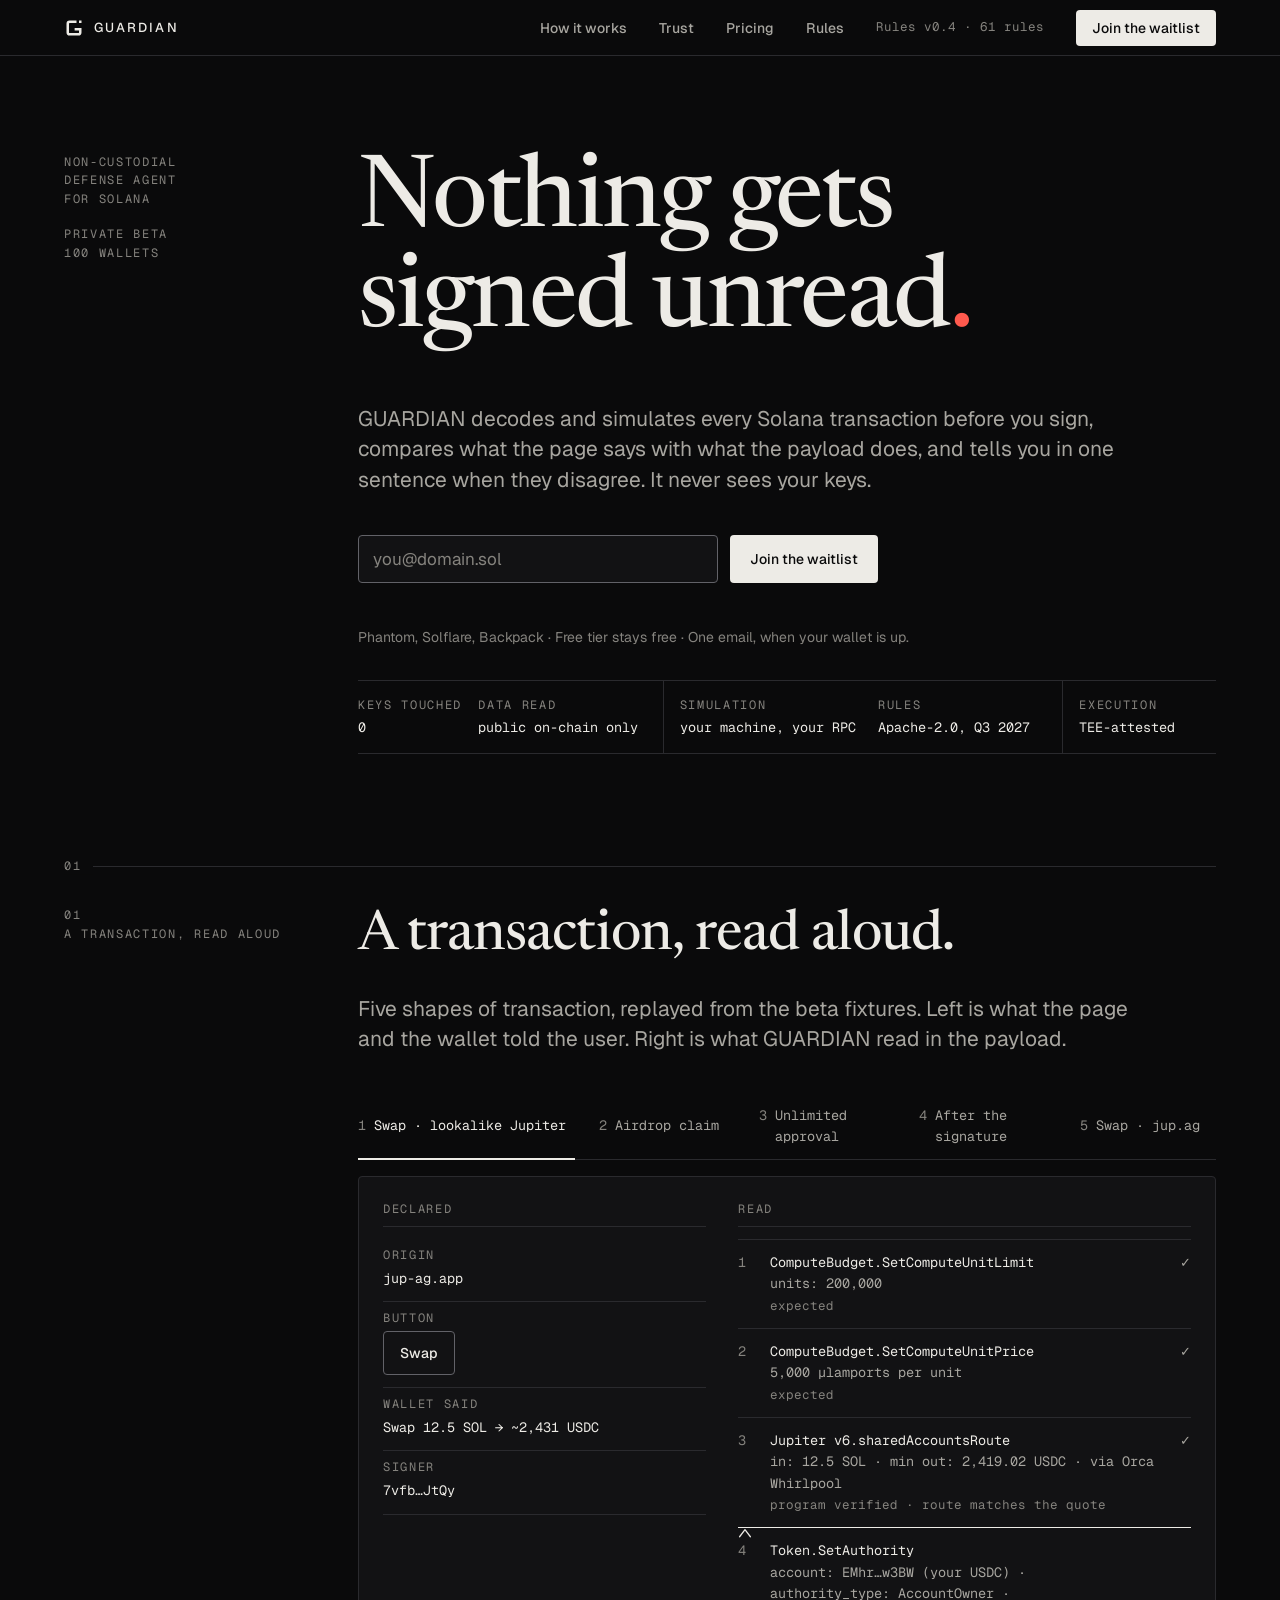
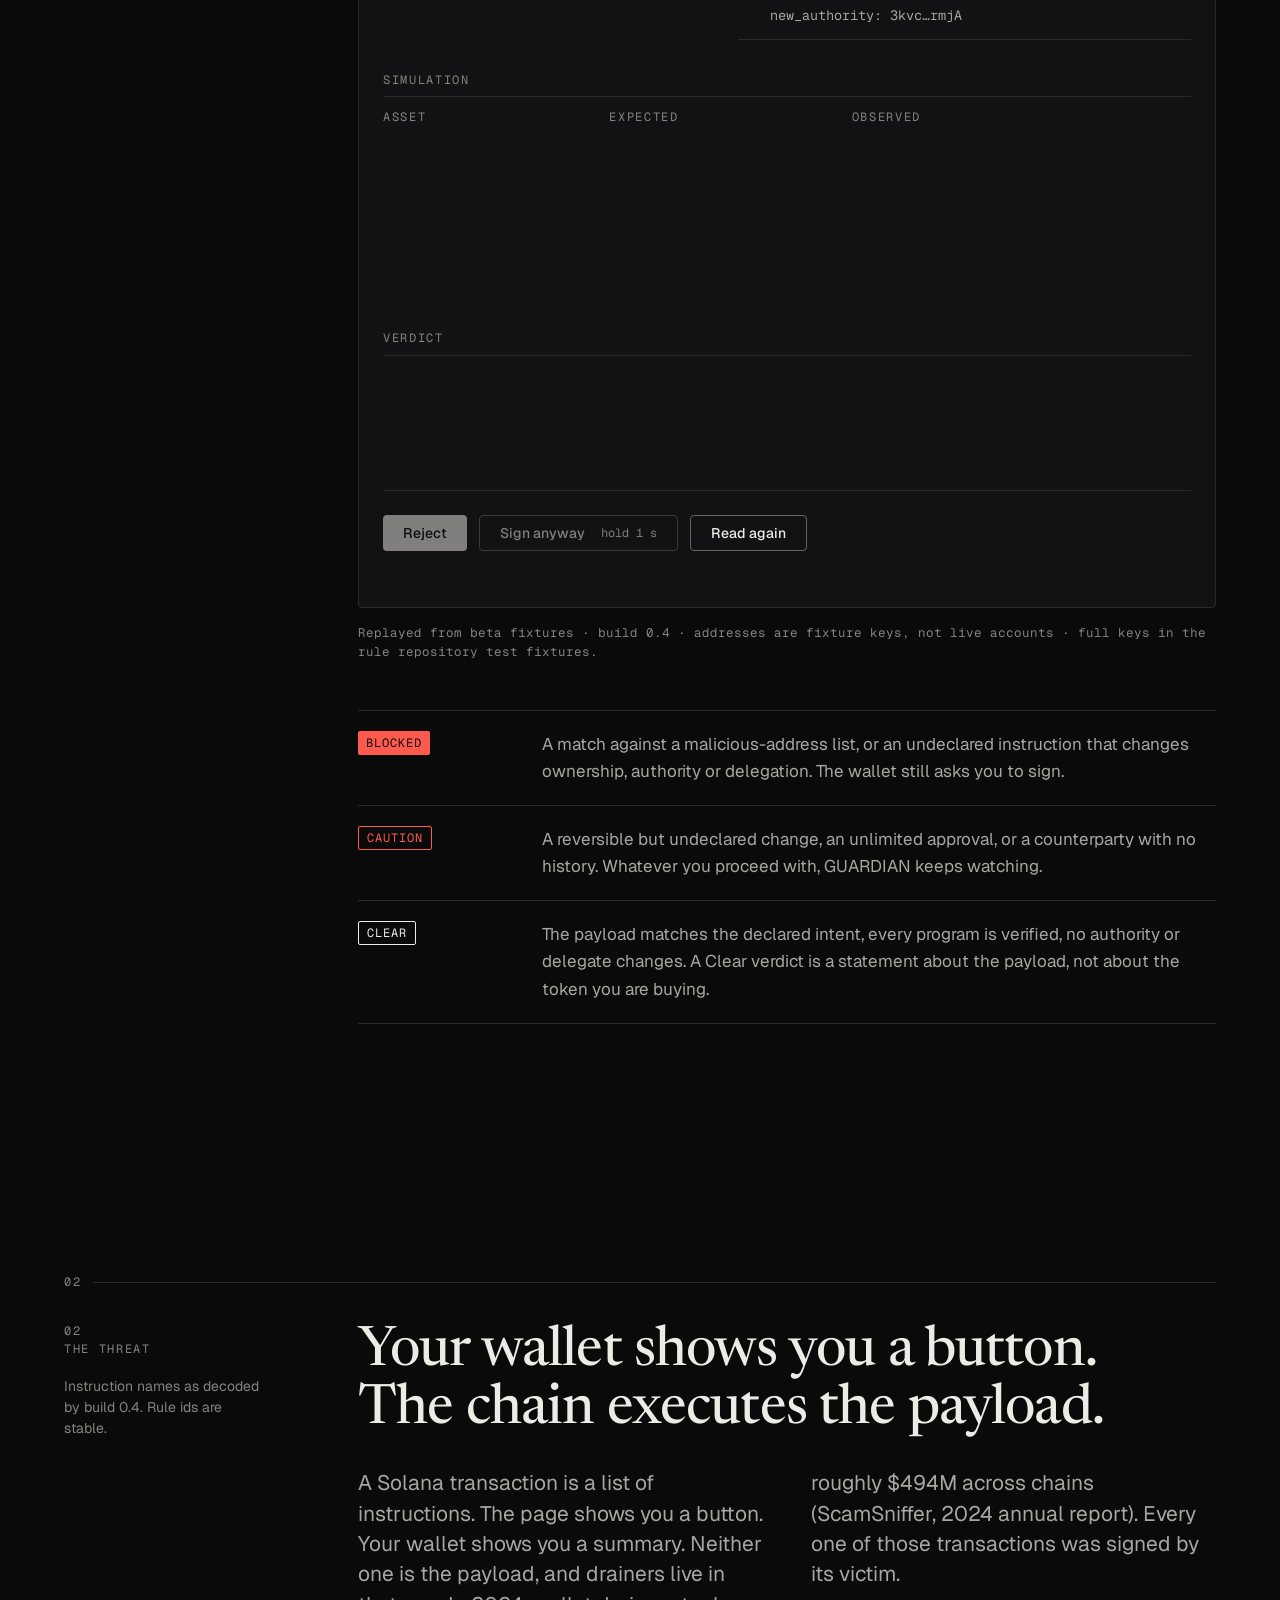
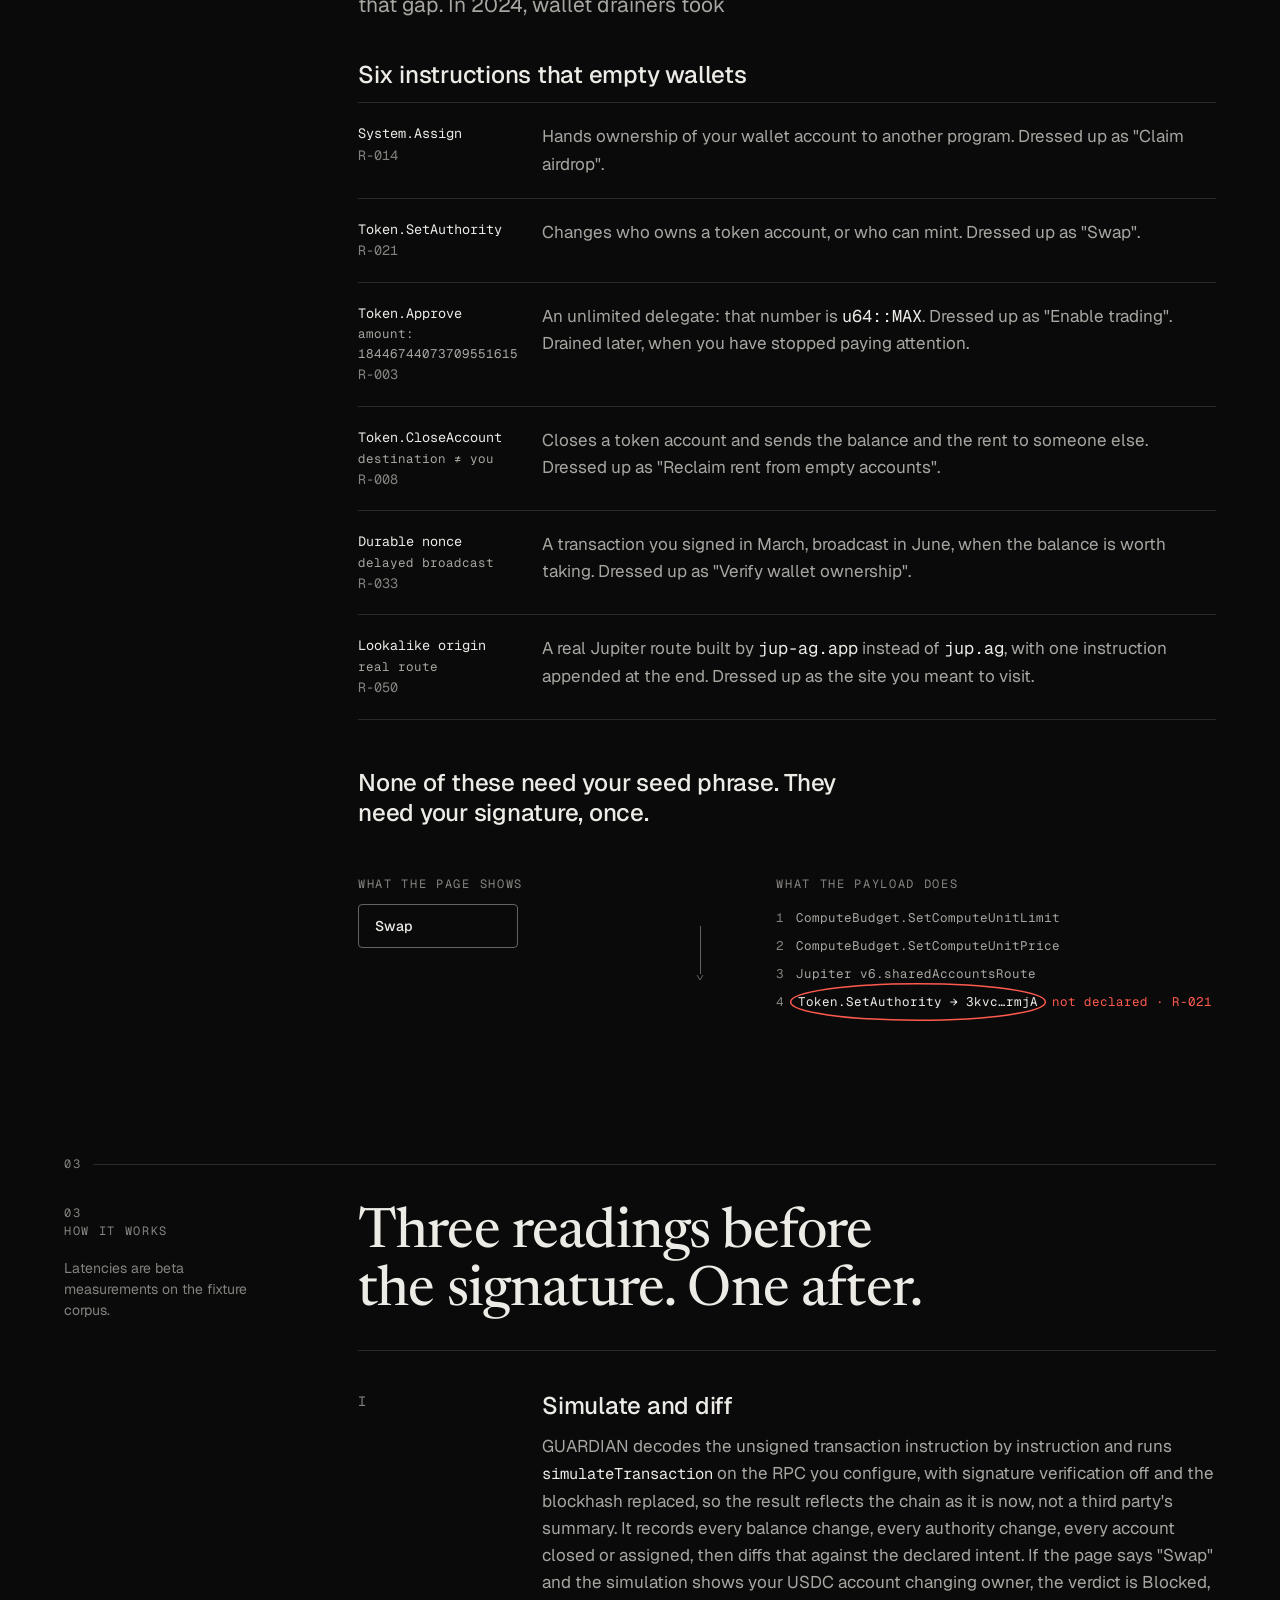
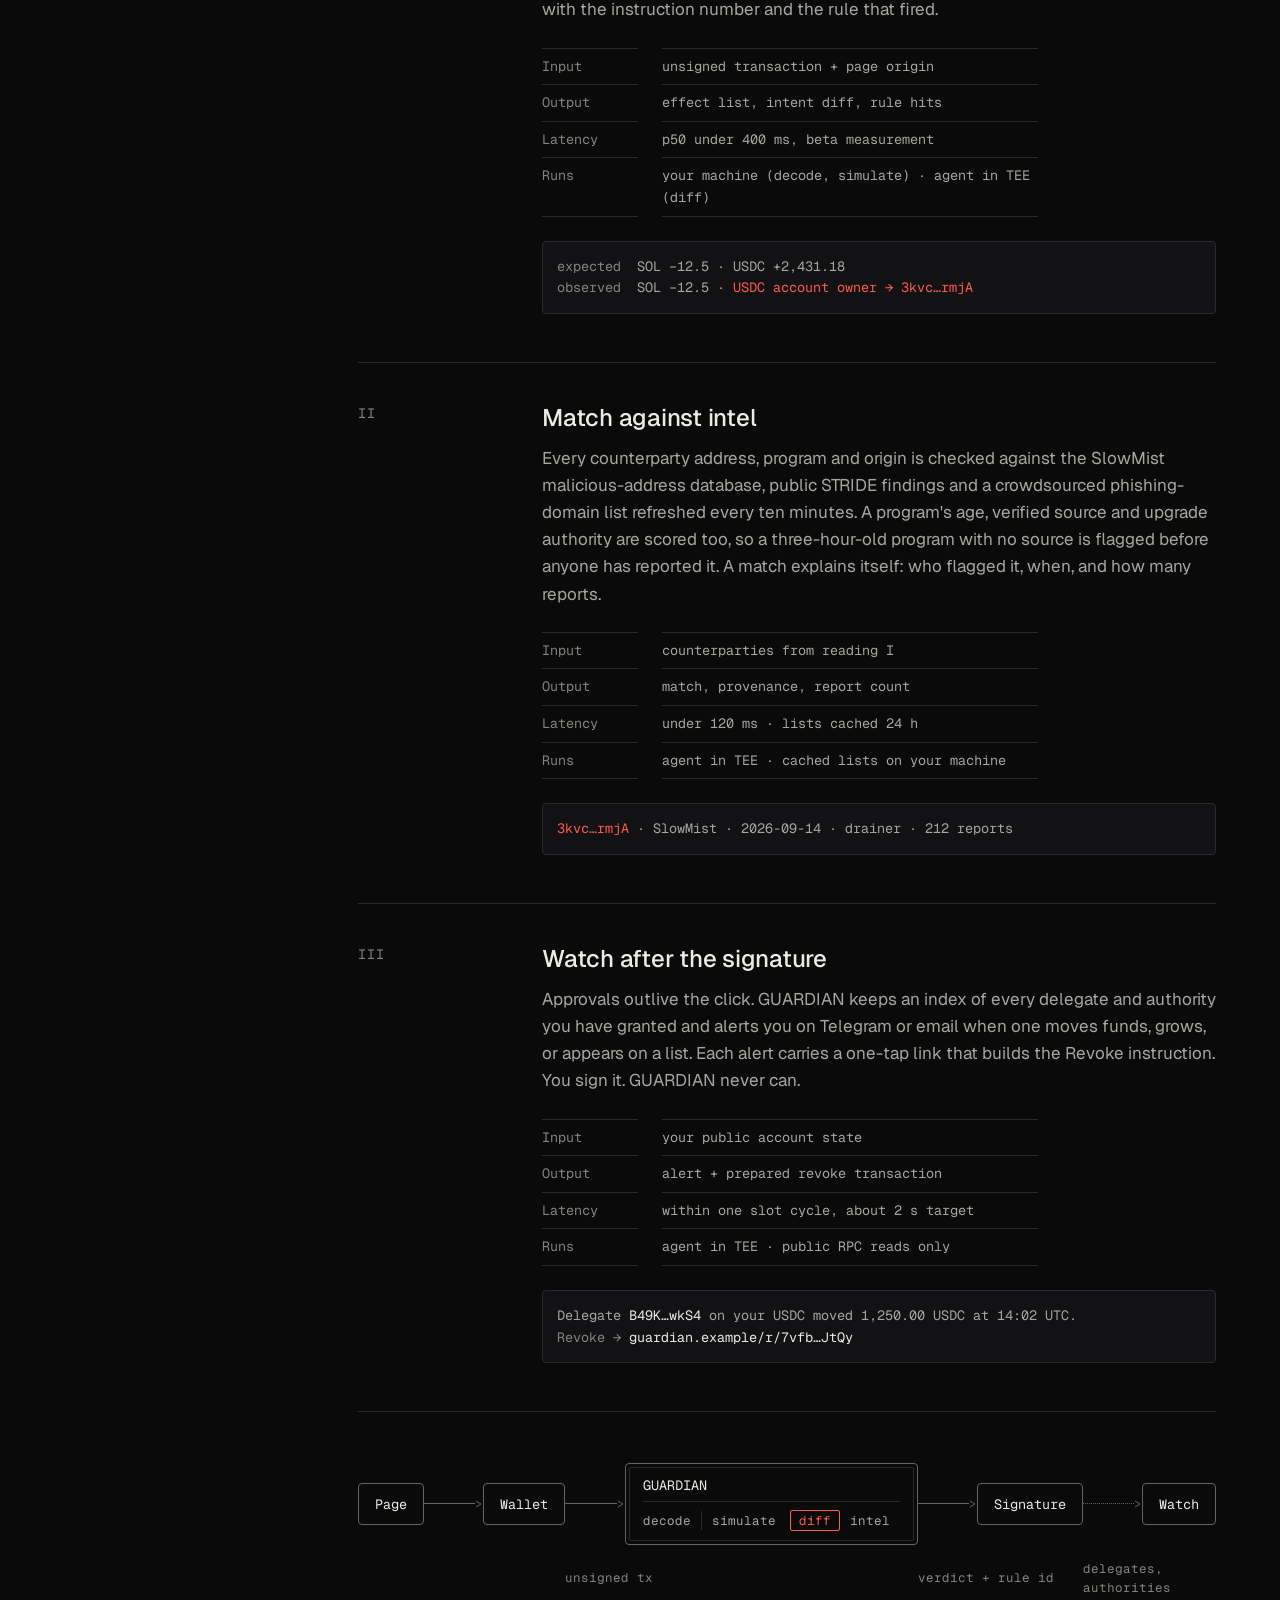
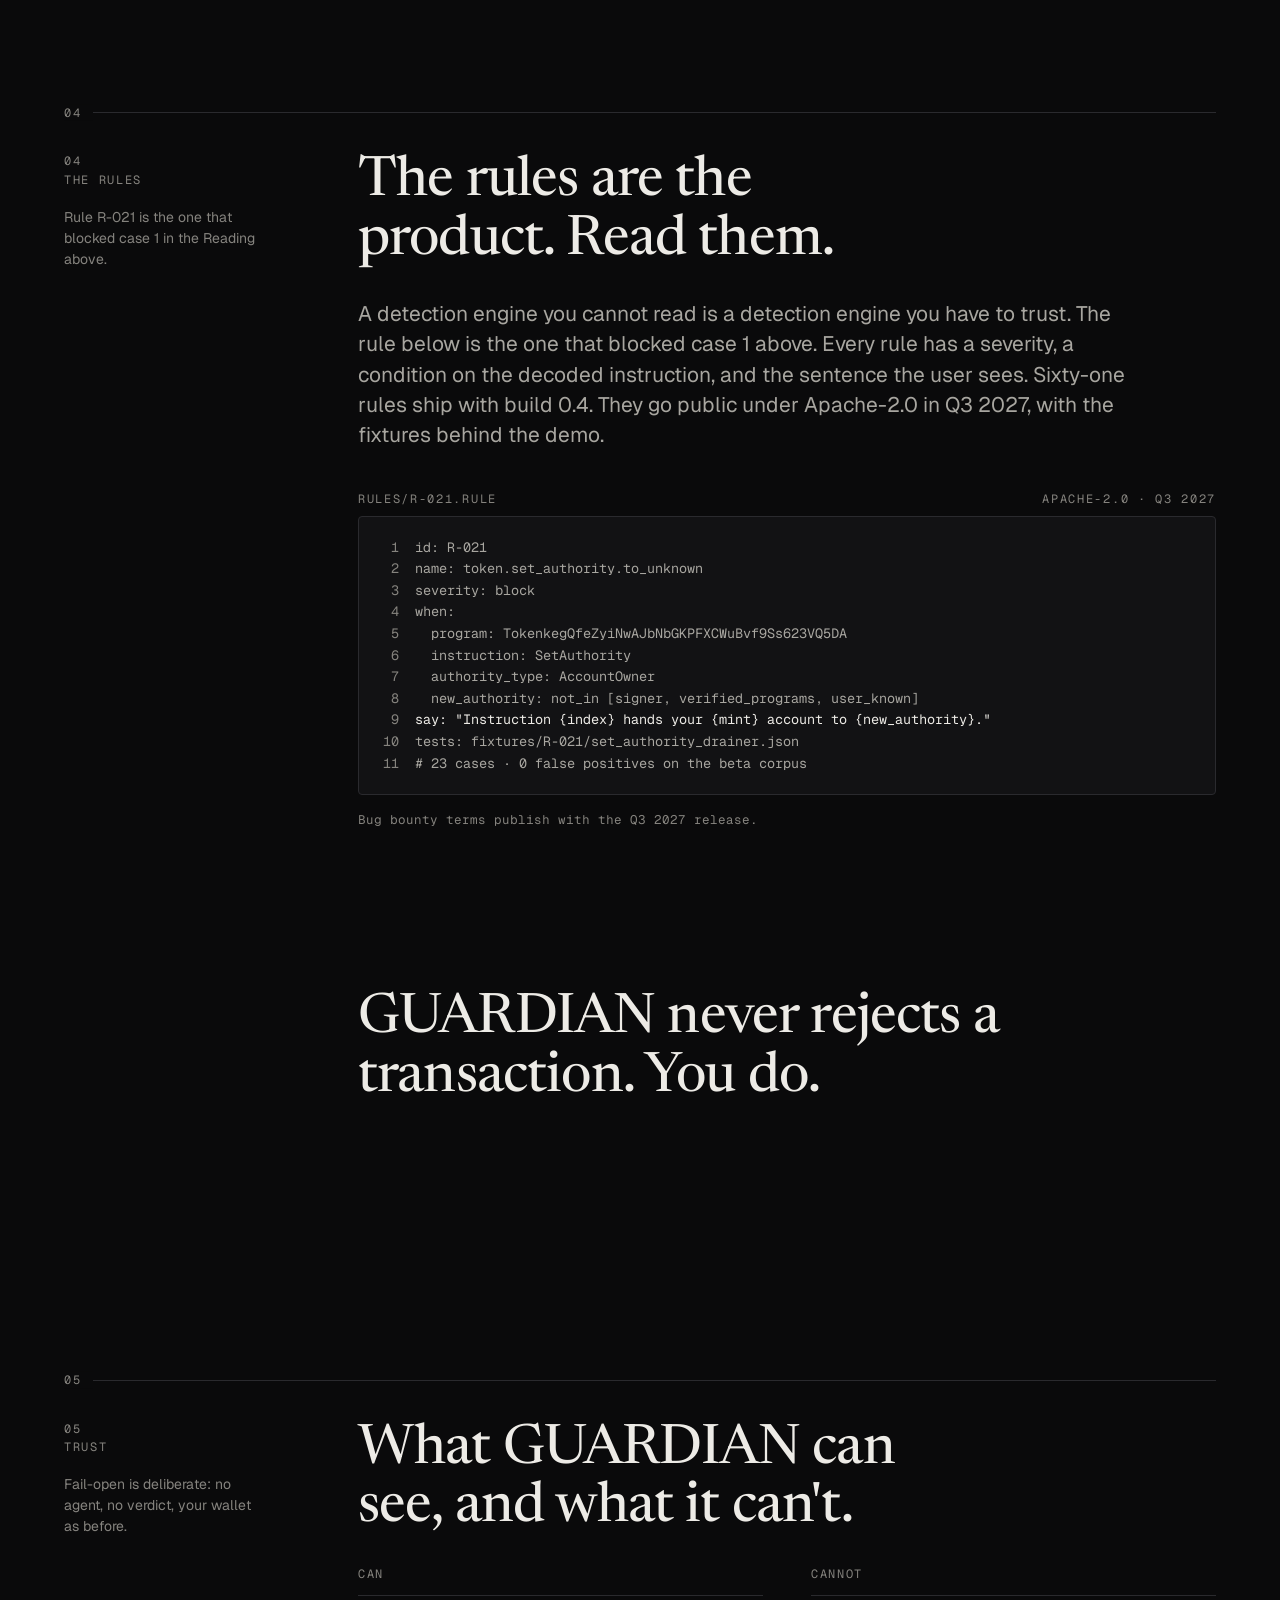
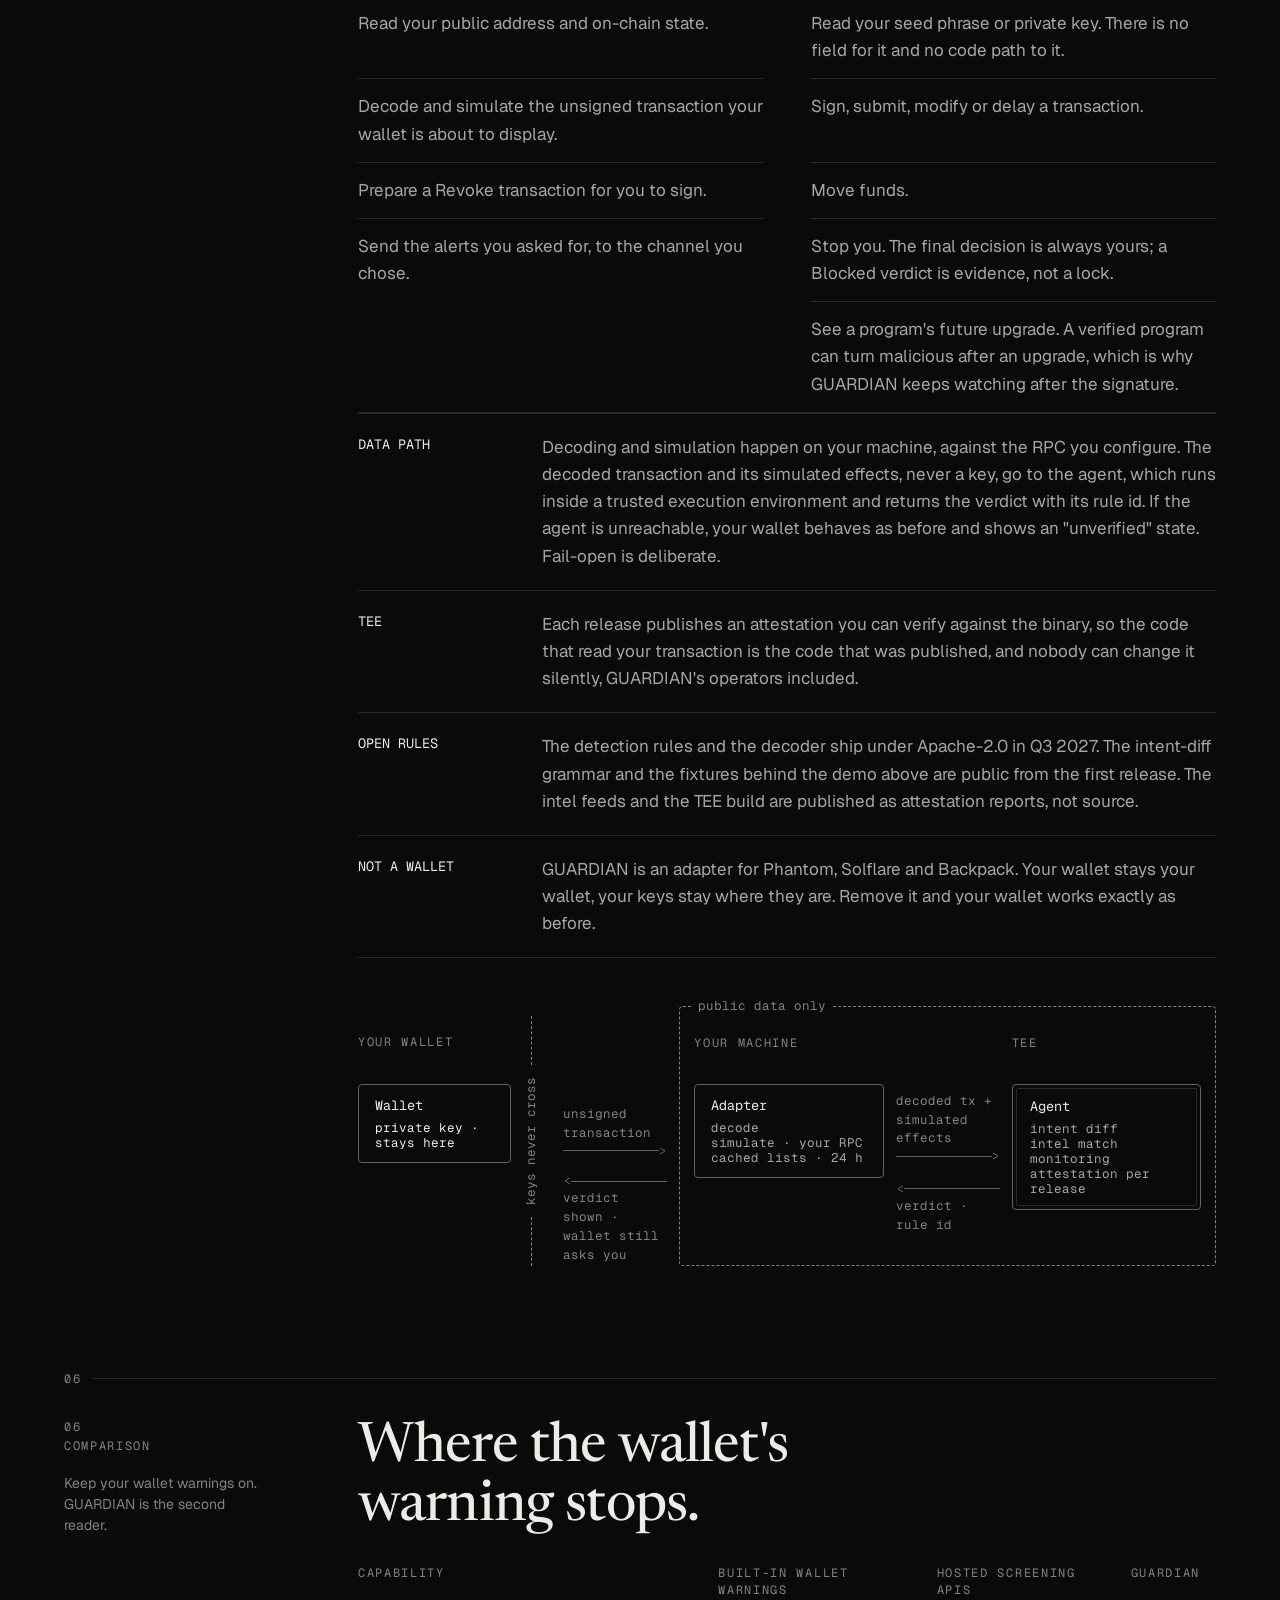
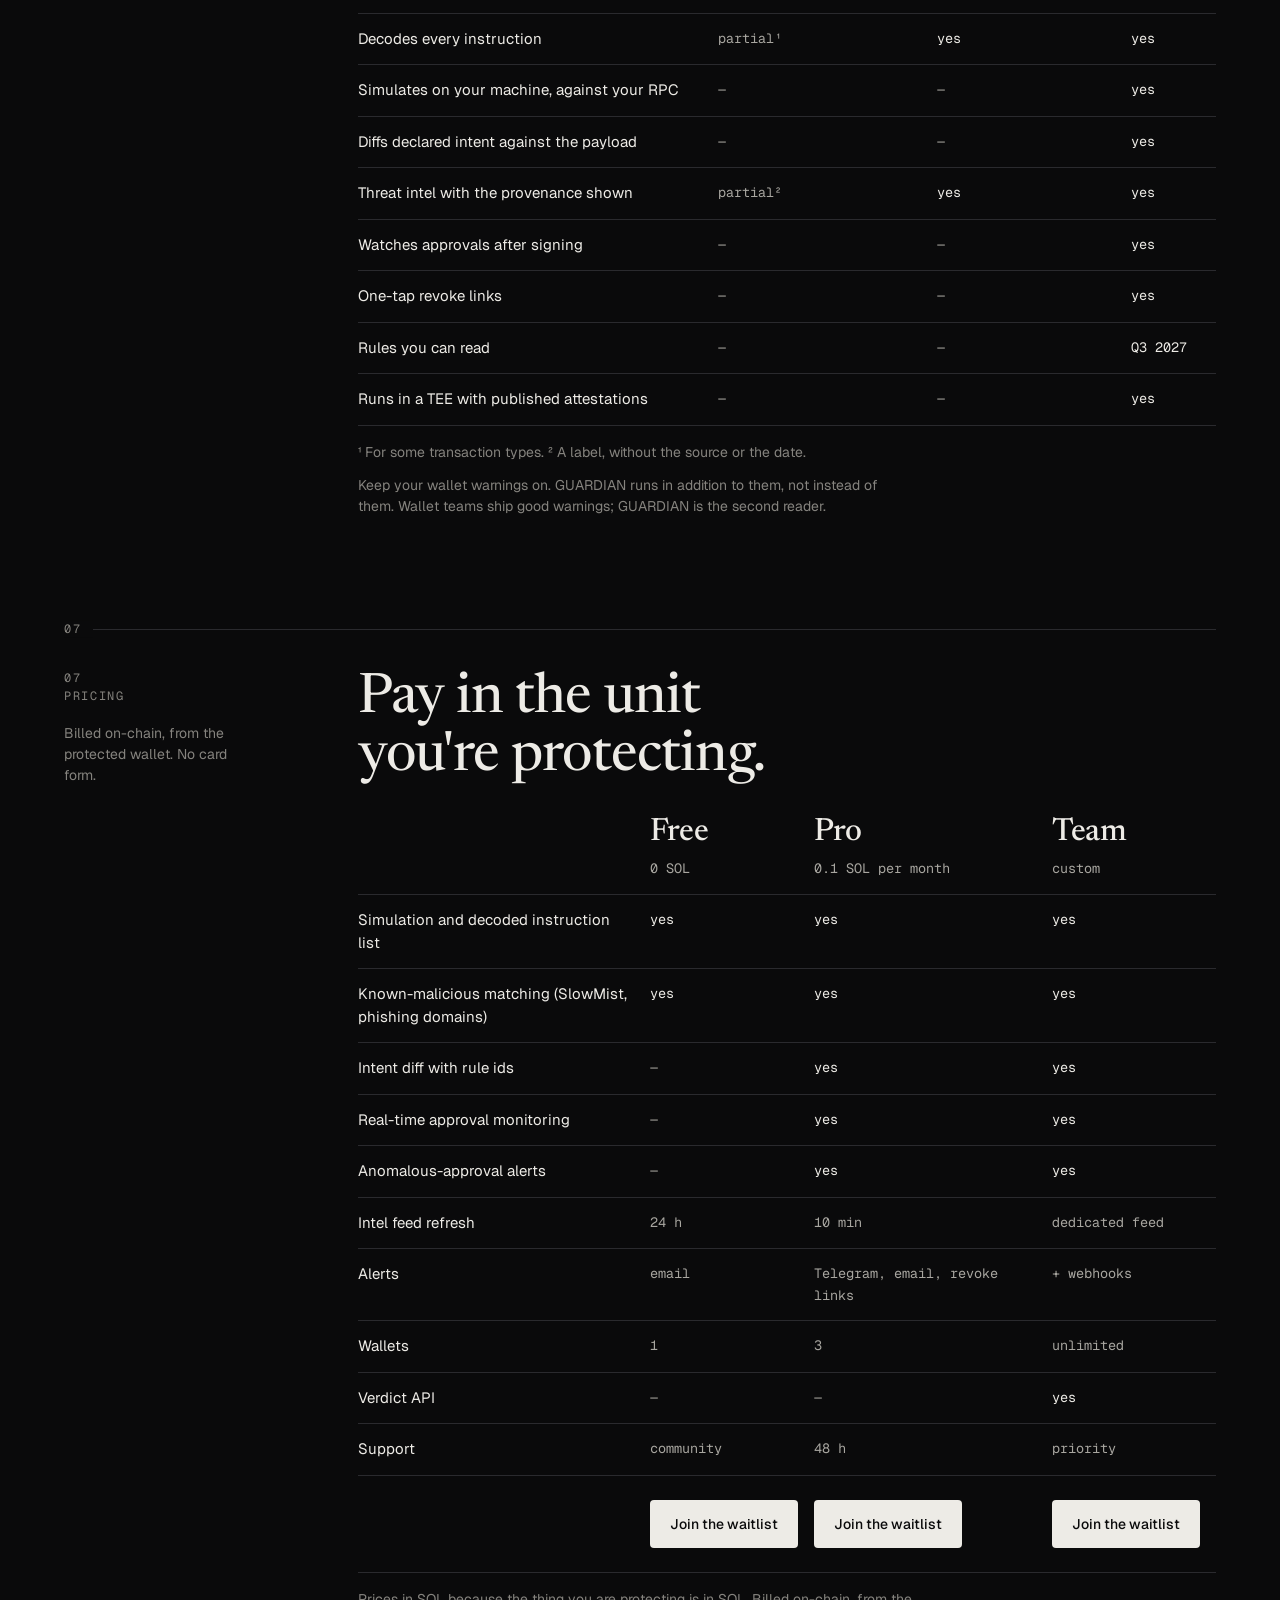
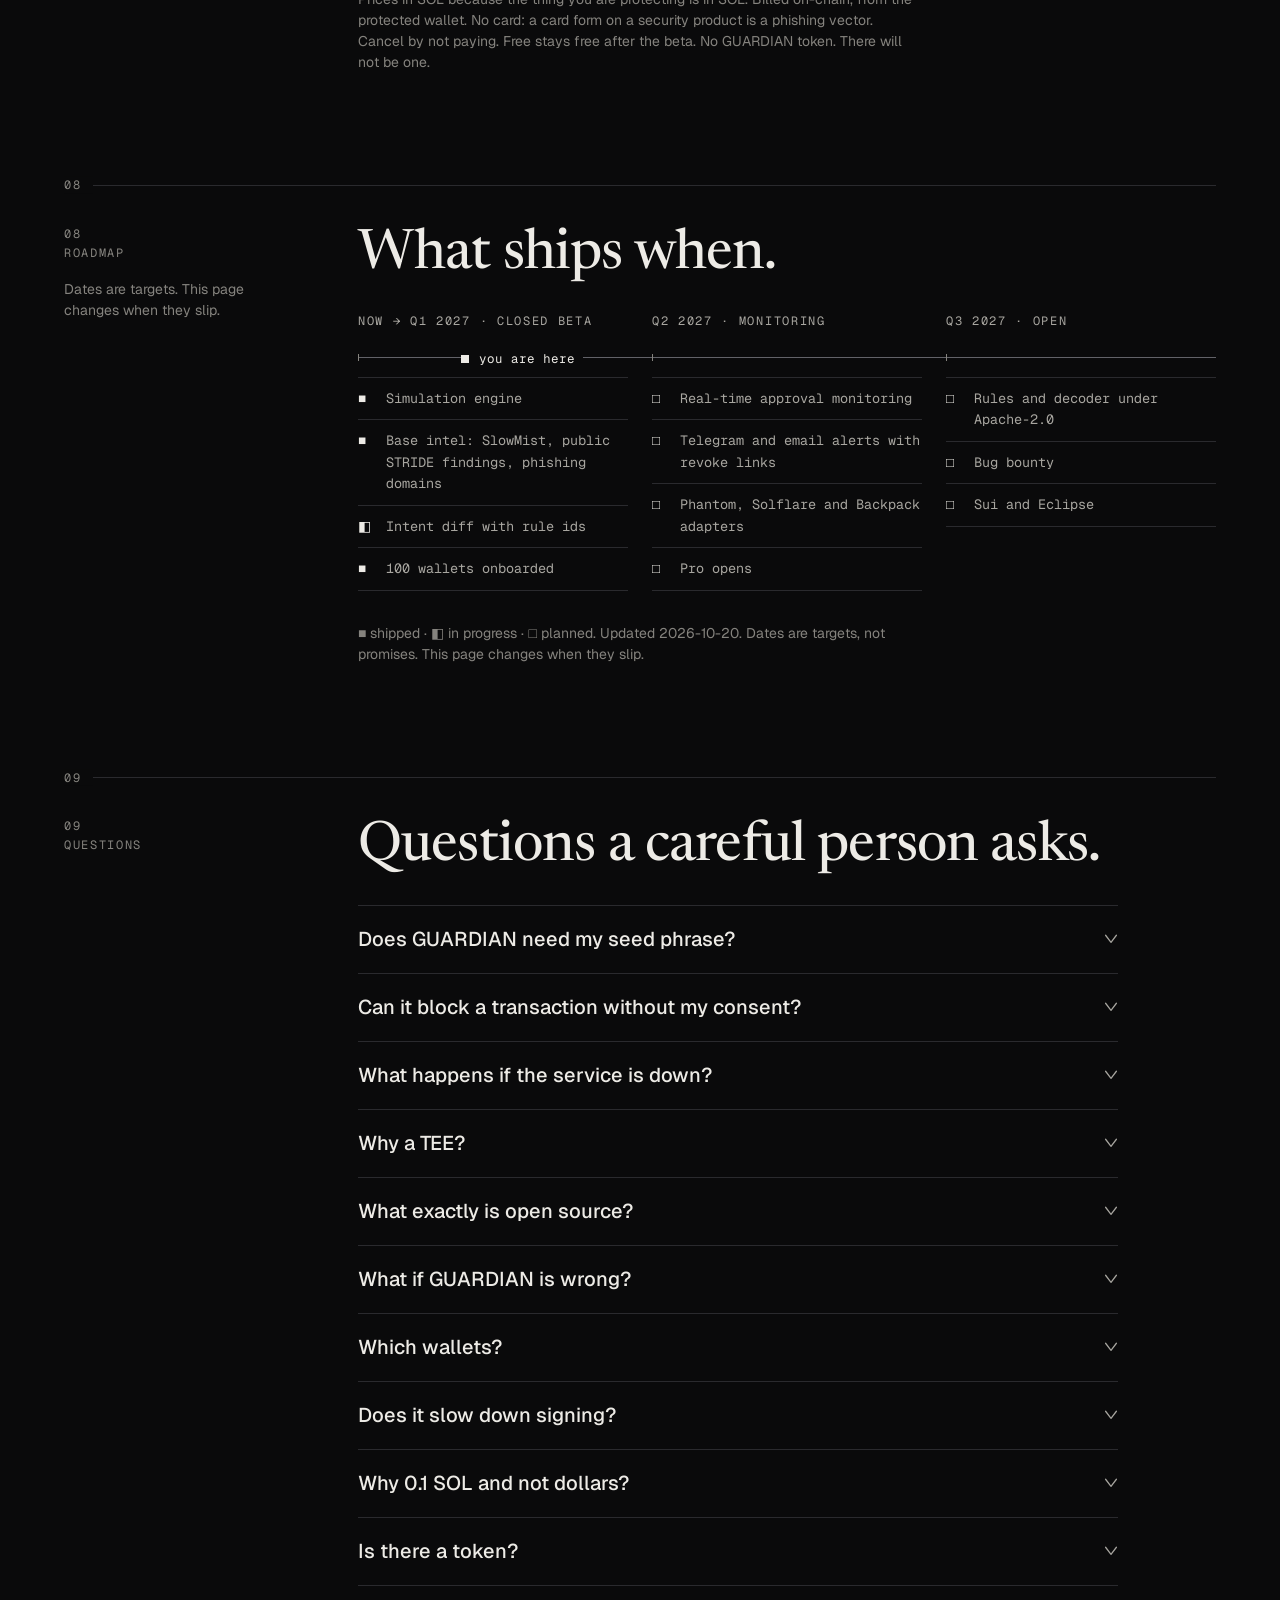
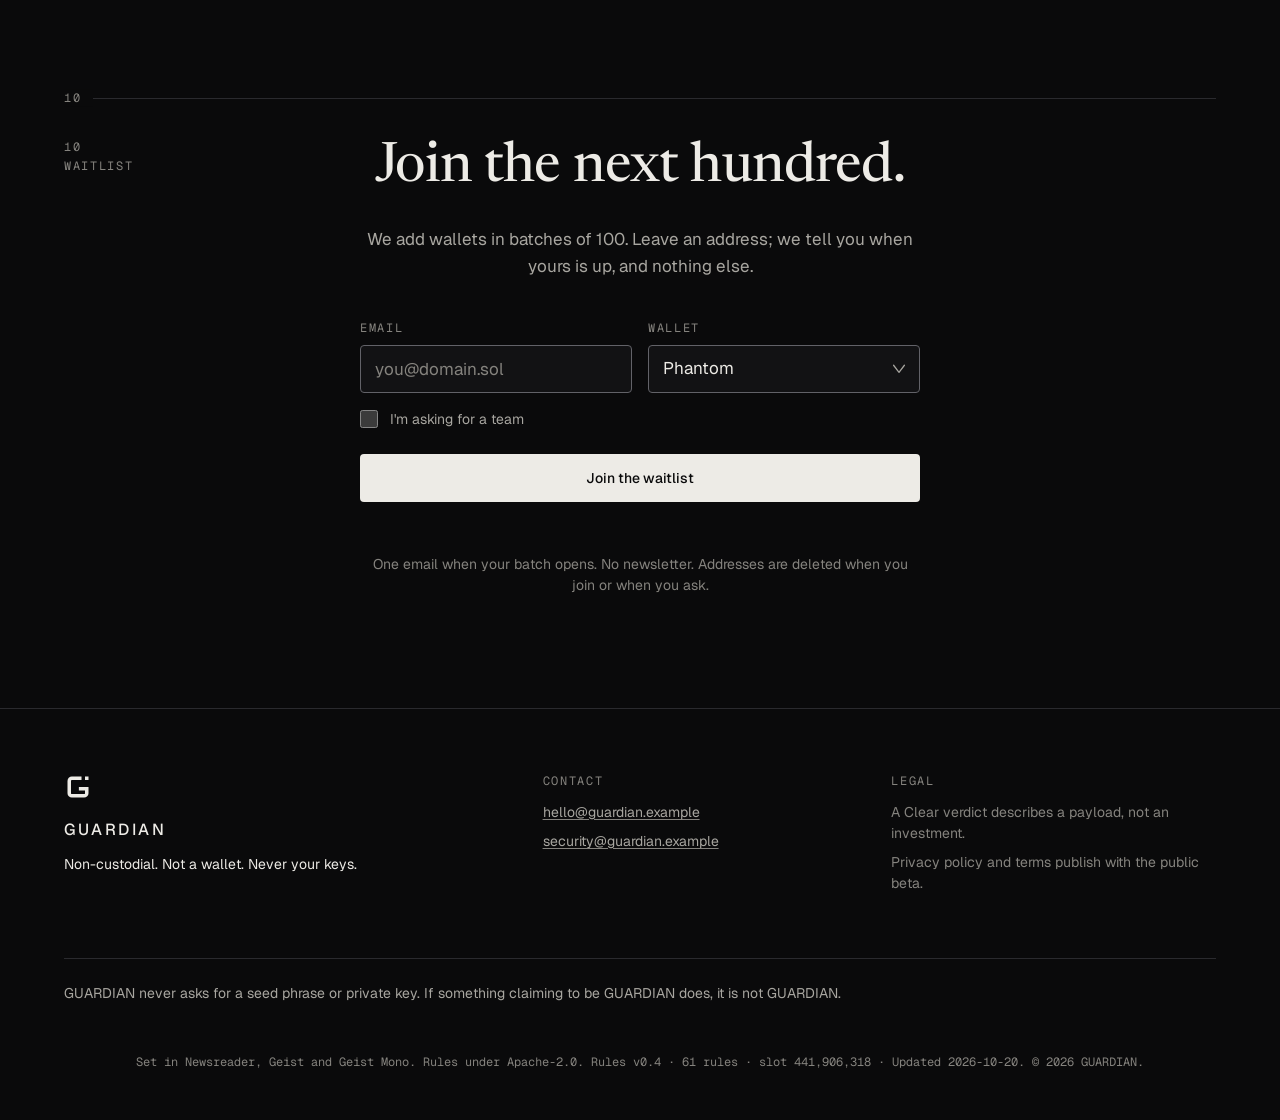
==== index.html @ 5ac5221a "Add GUARDIAN landing page and brand system New brand direction "The Red Pen": a transaction is a doc" ====
<!doctype html>
<html lang="en">
<head>
<meta charset="utf-8">
<meta name="viewport" content="width=device-width, initial-scale=1">
<title>GUARDIAN — Nothing gets signed unread.</title>
<meta name="description" content="A non-custodial defense agent for Solana. GUARDIAN decodes and simulates every pending transaction, compares what the page says with what the payload does, and tells you when they disagree. It never sees your keys.">
<meta name="color-scheme" content="dark">
<meta name="theme-color" content="#0A0A0B">
<link rel="icon" type="image/svg+xml" href="data:image/svg+xml,%3Csvg%20xmlns=%22http://www.w3.org/2000/svg%22%20viewBox=%220%200%2064%2064%22%20width=%2264%22%20height=%2264%22%3E%3Crect%20width=%2264%22%20height=%2264%22%20rx=%2212%22%20fill=%22%230A0A0B%22/%3E%3Cpath%20d=%22M32%2016H20A4%204%200%200%200%2016%2020V44A4%204%200%200%200%2020%2048H44A4%204%200%200%200%2048%2044V36H32%22%20fill=%22none%22%20stroke=%22%23EDEBE6%22%20stroke-width=%228%22%20stroke-linecap=%22butt%22%20stroke-linejoin=%22miter%22/%3E%3Crect%20x=%2240%22%20y=%2212%22%20width=%228%22%20height=%228%22%20fill=%22%23EDEBE6%22/%3E%3C/svg%3E">
<meta property="og:title" content="GUARDIAN — Nothing gets signed unread.">
<meta property="og:description" content="Non-custodial defense agent for Solana. Decodes, simulates and diffs every transaction before you sign. Never your keys.">
<meta property="og:type" content="website">
<!-- og:image: none at launch (no raster available). Add a 1200×630 PNG of the stacked lockup on ink later. -->
<link rel="preconnect" href="https://fonts.googleapis.com">
<link rel="preconnect" href="https://fonts.gstatic.com" crossorigin>
<link rel="stylesheet" href="https://fonts.googleapis.com/css2?family=Newsreader:opsz,wght@6..72,400..500&family=Geist:wght@400..500&family=Geist+Mono:wght@400&display=swap">
<style>
/* ============================================================================
   GUARDIAN design tokens — "The Red Pen" (final, 2026-10-20)
   Paste this block unchanged at the top of the inline <style> in index.html.
   Contrast ratios below are computed (WCAG 2.x relative luminance), not estimated.
   Rule of the system: the only chromatic color on the site is --pen, and it is
   used only where something is wrong. Everything else is ink and paper.
   ============================================================================ */
:root {
  color-scheme: dark;

  /* ---- Ink: surfaces ------------------------------------------------------ */
  --ink-0: #0A0A0B;        /* page background. Warm near-black, never #000 */
  --ink-1: #121214;        /* raised surface: demo panel, code, inputs, message card */
  --ink-2: #1A1A1D;        /* hover/active rows and tabs, expanded-row insets. Never decorative */
  --rule: #2A2A2E;         /* decorative hairlines only (1.4:1, exempt from AA): section rules, table rows */
  --rule-strong: #626268;  /* boundaries that must be perceivable (3.3:1 on ink-0, 3.1:1 on ink-1):
                              input borders, ghost-button borders, meaningful diagram strokes, tab underline track */

  /* ---- Paper: text -------------------------------------------------------- */
  --paper: #EDEBE6;        /* primary text. 16.6:1 on ink-0 · 15.7:1 on ink-1 · 14.6:1 on ink-2 */
  --paper-2: #A8A6A0;      /* secondary text, body on panels. 8.1:1 on ink-0 · 7.7:1 on ink-1 · 7.1:1 on ink-2 */
  --paper-3: #85837E;      /* metadata, eyebrows, footnotes. 5.2:1 on ink-0 · 4.9:1 on ink-1 · 4.6:1 on ink-2.
                              12px minimum. Prefer ink-0/ink-1 under it */
  --paper-hi: #FFFFFF;     /* primary button hover fill only (ink-0 text: 19.8:1) */

  /* ---- The red pen -------------------------------------------------------- */
  --pen: #FF5A4E;          /* the only chromatic color. 6.4:1 on ink-0 · 6.1:1 on ink-1 · 5.6:1 on pen-wash.
                              Text on a --pen fill is ALWAYS --ink-0 (6.4:1); --paper on --pen fails (2.6:1) */
  --pen-wash: #2A1512;     /* solid tint behind a flagged row or a margin note. Opacity-free so it survives screenshots */

  /* ---- Semantic aliases (use these in components) ------------------------- */
  --bg: var(--ink-0);
  --surface: var(--ink-1);
  --surface-2: var(--ink-2);
  --border: var(--rule);
  --border-strong: var(--rule-strong);
  --text: var(--paper);
  --text-muted: var(--paper-2);
  --text-faint: var(--paper-3);
  --accent: var(--paper);          /* there is no brand accent color: CTAs are paper */
  --accent-hover: var(--paper-hi);
  --danger: var(--pen);
  --danger-bg: var(--pen-wash);
  --verdict-blocked: var(--pen);   /* filled chip, ink-0 text, 2px solid underline */
  --verdict-caution: var(--pen);   /* outlined chip, pen text, 1px dotted underline */
  --verdict-clear: var(--paper);   /* outlined chip, paper text, no underline */
  --focus: var(--paper);           /* 2px solid, 3px offset, every interactive element */
  --selection-bg: var(--paper);
  --selection-fg: var(--ink-0);
  --logo: var(--paper);            /* the mark is always paper on ink or ink on paper, never --pen */

  /* ---- Typography --------------------------------------------------------- */
  --font-display: "Newsreader", "Newsreader Fallback", Georgia, "Times New Roman", serif;
  --font-body: "Geist", "Geist Fallback", Inter, "Helvetica Neue", Arial, sans-serif;
  --font-mono: "Geist Mono", "Geist Mono Fallback", ui-monospace, "SF Mono", Menlo, Consolas, monospace;

  --t-eyebrow: 12px;   --lh-eyebrow: 1.4;  --ls-eyebrow: 0.14em;   /* Geist Mono 400, uppercase, paper-3 */
  --t-mono: 13.5px;    --lh-mono: 1.6;                             /* Geist Mono 400: demo rows, code, tables */
  --t-mono-sm: 12.5px;                                             /* mono under 400px viewport, margin notes */
  --t-small: 14px;     --lh-small: 1.5;                            /* Geist 400: captions, footer, footnotes */
  --t-body: 17px;      --lh-body: 1.6;                             /* Geist 400, measure 62ch */
  --t-lead: 21px;      --lh-lead: 1.45;                            /* Geist 400, paper-2, measure 56ch */
  --t-h3: 24px;        --lh-h3: 1.25; --ls-h3: -0.01em;            /* Geist 500 */
  --t-tier: 32px;      --lh-tier: 1.1;                             /* Newsreader 450, pricing tier names */
  --t-h2: clamp(32px, 4.6vw, 56px);   --lh-h2: 1.05; --ls-h2: -0.015em;  /* Newsreader 450, opsz 48 */
  --t-h1: clamp(42px, 8vw, 104px);    --lh-h1: 0.98; --ls-h1: -0.025em;  /* Newsreader 450, opsz 48 */
  --display-wght: 450;
  --display-opsz: 48;                 /* capped: opsz 72 hairlines bloom on ink */
  --measure: 62ch;
  --measure-lead: 56ch;

  /* ---- Layout ------------------------------------------------------------- */
  --container: 1180px;
  --gutter: 20px;          /* 320–599 */
  --gutter-md: 40px;       /* 600–1023 */
  --gutter-lg: 64px;       /* 1024+ */
  --cols: 12;
  --col-gap: 24px;
  --margin-cols: 3;        /* the editorial margin: columns 1–3 on 1024+ */
  --nav-h: 56px;
  --sticky-top: 96px;      /* nav-h + 40px: sticky margin apparatus */
  --scroll-margin: 72px;   /* scroll-margin-top on every section target */
  --control-h: 48px;       /* inputs and primary buttons outside the nav */
  --control-h-sm: 36px;    /* nav button, demo toolbar buttons */
  --panel-min-h: 560px;    /* demo panel reserved height (desktop); 760px below 840px */

  /* ---- Spacing (8px base) ------------------------------------------------- */
  --s-1: 4px;  --s-2: 8px;  --s-3: 12px; --s-4: 16px; --s-5: 24px; --s-6: 32px;
  --s-7: 48px; --s-8: 64px; --s-9: 96px; --s-10: 112px; --s-11: 128px; --s-12: 160px;
  --section-pad: var(--s-10);     /* 112px desktop between sections */
  --section-pad-sm: 72px;         /* mobile */
  --block-gap: var(--s-7);        /* 48px between sub-blocks desktop */
  --block-gap-sm: var(--s-6);     /* 32px mobile */

  /* ---- Radii -------------------------------------------------------------- */
  --r-chip: 2px;
  --r-control: 4px;        /* buttons, inputs, tabs */
  --r-panel: 4px;          /* demo panel, code block, message card */

  /* ---- Motion (opacity and transform only) -------------------------------- */
  --ease: cubic-bezier(.2, .8, .2, 1);
  --d-fast: 160ms;         /* links, buttons, row opacity, diff row fade */
  --d-base: 200ms;         /* verdict fade, margin note, FAQ caret, cursor move, form crossfade */
  --d-slow: 240ms;         /* the red underline drawing under an argument */
  --d-draw: 300ms;         /* hairline draw-in under demo headings */
  --d-stop: 400ms;         /* the hero full stop fading in */
  --d-dwell: 380ms;        /* reading cursor dwell per row (580ms per row with the 200ms move) */
  --d-hold: 1000ms;        /* "Sign anyway" hold-to-confirm */

  /* ---- Z-index ------------------------------------------------------------ */
  --z-nav: 20;
  --z-menu: 30;
  --z-skip: 40;
}

/* ============================================================================
   Fallback faces (BRIEF §5.3): metric-matched so the swap does not move a line
   ============================================================================ */
@font-face { font-family: "Newsreader Fallback"; src: local("Georgia"), local("Times New Roman"); size-adjust: 97%; ascent-override: 93%; descent-override: 25%; line-gap-override: 0%; }
@font-face { font-family: "Geist Fallback"; src: local("Inter"), local("Helvetica Neue"), local("Arial"); size-adjust: 99%; ascent-override: 92%; descent-override: 23%; line-gap-override: 0%; }
@font-face { font-family: "Geist Mono Fallback"; src: local("Menlo"), local("Consolas"), local("Courier New"); size-adjust: 96%; ascent-override: 92%; descent-override: 23%; line-gap-override: 0%; }

/* ============================================================================
   Base
   ============================================================================ */
*, *::before, *::after { box-sizing: border-box; }
html {
  background: var(--ink-0); color: var(--paper);
  font-family: var(--font-body); font-size: var(--t-body); line-height: var(--lh-body);
  font-synthesis: none; text-rendering: optimizeLegibility; -webkit-font-smoothing: antialiased; -moz-osx-font-smoothing: grayscale;
  -webkit-text-size-adjust: 100%;
}
body { margin: 0; min-width: 320px; background: var(--ink-0); color: var(--paper); }
::selection { background: var(--selection-bg); color: var(--selection-fg); }
h1, h2, h3, p, dl, dd, ul, ol, pre, figure { margin: 0; }
ul, ol { padding: 0; list-style: none; }
a { color: inherit; }
button, input, select { font: inherit; color: inherit; margin: 0; }
button { cursor: pointer; }
svg { display: block; }
em, i { font-style: normal; }
:focus-visible { outline: 2px solid var(--focus); outline-offset: 3px; }
:focus:not(:focus-visible) { outline: none; }

/* ---- Shared utilities (ADDENDUM §7) ---- */
.sr-only { position: absolute; width: 1px; height: 1px; padding: 0; margin: -1px; overflow: hidden; clip: rect(0 0 0 0); white-space: nowrap; border: 0; }
.mono, .addr { font-family: var(--font-mono); font-variant-numeric: tabular-nums; font-feature-settings: "tnum"; }
.addr { white-space: nowrap; }
.eyebrow { display: block; margin: 0; font: 400 var(--t-eyebrow) / var(--lh-eyebrow) var(--font-mono); letter-spacing: var(--ls-eyebrow); text-transform: uppercase; color: var(--paper-3); }
.caret { display: inline-block; flex: none; vertical-align: middle; }
.container { max-width: var(--container); margin: 0 auto; padding: 0 var(--gutter); box-sizing: content-box; }
@media (min-width: 600px) { .container { padding: 0 var(--gutter-md); } }
@media (min-width: 1024px) { .container { padding: 0 var(--gutter-lg); } }

/* ============================================================================
   Type scale (BRIEF §5.4)
   ============================================================================ */
h1, h2 {
  font-family: var(--font-display); font-weight: var(--display-wght);
  font-optical-sizing: none; font-variation-settings: "opsz" var(--display-opsz);
  color: var(--paper); margin-bottom: .5em;
}
h1 { font-size: var(--t-h1); line-height: var(--lh-h1); letter-spacing: var(--ls-h1); }
h2 { font-size: var(--t-h2); line-height: var(--lh-h2); letter-spacing: var(--ls-h2); text-wrap: balance; }
h3 { font: 500 var(--t-h3) / var(--lh-h3) var(--font-body); letter-spacing: var(--ls-h3); color: var(--paper); margin-bottom: var(--s-3); }
p { max-width: var(--measure); }
p + p { margin-top: var(--s-4); }
.lead { font-size: var(--t-lead); line-height: var(--lh-lead); color: var(--paper-2); max-width: var(--measure-lead); margin-bottom: 40px; }
.muted { color: var(--paper-2); }
.small { font-size: var(--t-small); line-height: var(--lh-small); color: var(--paper-3); }
.note { font: 400 var(--t-mono-sm) / var(--lh-small) var(--font-mono); color: var(--paper-3); }

/* ============================================================================
   The Manuscript grid (BRIEF §6)
   ============================================================================ */
.sec { position: relative; padding-top: var(--section-pad-sm); scroll-margin-top: var(--scroll-margin); }
.sec-rule { position: relative; height: 1px; background: var(--rule); }
.sec-no {
  position: absolute; left: 0; top: 50%; transform: translateY(-50%);
  padding-right: var(--s-3); background: var(--ink-0);
  font: 400 var(--t-eyebrow) / var(--lh-eyebrow) var(--font-mono); letter-spacing: var(--ls-eyebrow); color: var(--paper-3);
}
/* Below 1024 the apparatus is one mono line sitting ON the rule next to the number: "02 / The threat" */
.margin { position: relative; display: flex; width: fit-content; gap: var(--s-2); margin: -9px 0 var(--s-6); padding-right: var(--s-3); background: var(--ink-0); }
.margin .eyebrow + .eyebrow::before { content: "/"; margin-right: var(--s-2); }
.margin .footnote { display: none; }
.sec-no { display: none; }
.text { min-width: 0; }
.text > h2 { max-width: 20ch; }
.block { margin-top: var(--block-gap-sm); }
@media (min-width: 1024px) {
  .sec { display: grid; grid-template-columns: repeat(12, minmax(0, 1fr)); column-gap: var(--col-gap); padding-top: var(--section-pad); }
  .sec-rule { grid-column: 1 / -1; margin-bottom: 40px; }
  .sec-no { display: block; }
  .margin { grid-column: 1 / 4; position: sticky; top: var(--sticky-top); align-self: start; flex-direction: column; width: auto; gap: 2px; margin: 0; padding: 0; background: none; }
  .margin .eyebrow + .eyebrow::before { content: none; }
  .margin .footnote { display: block; margin-top: var(--s-4); max-width: 22ch; font: 400 var(--t-small) / var(--lh-small) var(--font-body); color: var(--paper-3); }
  .text { grid-column: 4 / -1; }
  /* headlines span columns 4–11: eight of the text block's nine columns */
  .text > h2 { max-width: calc(100% * 8 / 9 - var(--col-gap) / 9); }
  .block { margin-top: var(--block-gap); }
}

/* ============================================================================
   Nav (BRIEF §6.5)
   ============================================================================ */
.skip { position: absolute; left: var(--s-4); top: var(--s-2); z-index: var(--z-skip); padding: var(--s-2) var(--s-3); background: var(--ink-0); color: var(--paper); font: 500 var(--t-small) / 1 var(--font-body); text-decoration: none; transform: translateY(-200%); }
.skip:focus-visible { transform: none; outline: 2px solid var(--focus); outline-offset: 0; }
.nav { position: relative; z-index: var(--z-nav); height: var(--nav-h); background: var(--ink-0); border-bottom: 1px solid var(--rule); }
.nav > .container { display: flex; align-items: center; justify-content: space-between; height: 100%; }
.lockup { display: inline-flex; align-items: center; gap: 10px; color: var(--logo); text-decoration: none; }
.lockup svg { width: 20px; height: 20px; }
.lockup .point { transition: transform var(--d-base) var(--ease); }
.lockup:hover .point { transform: translate(6.4px, -6.4px); } /* 2px at the 20px render size */
.wordmark { font: 500 13px / 1 var(--font-body); letter-spacing: .16em; text-transform: uppercase; font-variant-ligatures: none; }
.nav-links { display: none; align-items: center; gap: var(--s-6); }
.nav-links > a:not(.btn) { font: 500 var(--t-small) / 1 var(--font-body); color: var(--paper-2); text-decoration: underline; text-decoration-color: transparent; text-underline-offset: 2px; transition: color var(--d-fast) var(--ease), text-underline-offset var(--d-fast) var(--ease), text-decoration-color var(--d-fast) var(--ease); }
.nav-links > a:not(.btn):hover { color: var(--paper); text-decoration-color: var(--paper-3); text-underline-offset: 4px; }
.status { display: none; font: 400 var(--t-mono-sm) / 1 var(--font-mono); font-variant-numeric: tabular-nums; color: var(--paper-3); white-space: nowrap; }
.menu { position: static; }
.menu > summary { display: inline-flex; align-items: center; gap: var(--s-2); height: var(--control-h-sm); padding: 0 var(--s-2); margin-right: calc(-1 * var(--s-2)); list-style: none; font: 500 var(--t-small) / 1 var(--font-body); color: var(--paper-2); cursor: pointer; user-select: none; }
.menu > summary::-webkit-details-marker { display: none; }
.menu > summary .caret { transform: rotate(180deg); transition: transform var(--d-base) var(--ease); }
.menu[open] > summary .caret { transform: none; }
.menu[open] > summary { color: var(--paper); }
.menu-panel { position: absolute; left: 0; right: 0; top: 100%; z-index: var(--z-menu); background: var(--ink-0); border-bottom: 1px solid var(--rule); }
.menu-panel > .container { padding-top: var(--s-2); padding-bottom: var(--s-5); }
.menu-panel a:not(.btn) { display: block; padding: var(--s-4) 0; border-top: 1px solid var(--rule); font: 500 var(--t-body) / 1.3 var(--font-body); color: var(--paper); text-decoration: none; }
.menu-panel a:not(.btn):first-child { border-top: 0; }
.menu-panel .status { display: block; padding: var(--s-4) 0; border-top: 1px solid var(--rule); }
.menu-panel .btn { margin-top: var(--s-2); width: 100%; }
@media (min-width: 840px) {
  .nav { position: sticky; top: 0; }
  .nav-links { display: flex; }
  .menu { display: none; }
}
@media (min-width: 1180px) { .nav-links .status { display: block; } }

/* ============================================================================
   Hero (BRIEF §9.3)
   ============================================================================ */
.hero { position: relative; padding-top: var(--s-8); scroll-margin-top: var(--scroll-margin); }
.hero-eyebrow { margin: 0 0 var(--s-5); max-width: none; }
.hero-eyebrow span { display: inline; }
.hero-eyebrow span + span::before { content: "·"; margin: 0 .6em; }
.hero h1 { margin-bottom: .5em; }
.stop { color: var(--pen); animation: stop var(--d-stop) var(--ease) 200ms both; }
@keyframes stop { from { opacity: 0; } to { opacity: 1; } }
.proof { margin-top: var(--s-3); max-width: none; }
.custody { display: grid; grid-template-columns: 1fr 1fr; margin-top: var(--s-6); border-bottom: 1px solid var(--rule); }
.custody > div { padding: var(--s-4) var(--s-4) var(--s-4) 0; border-top: 1px solid var(--rule); min-width: 0; }
.custody > div:nth-child(2n) { padding-left: var(--s-4); border-left: 1px solid var(--rule); }
.custody > div:last-child { grid-column: 1 / -1; }
.custody .k { margin-bottom: var(--s-1); white-space: nowrap; }
.custody .v { display: block; font: 400 var(--t-mono) / 1.4 var(--font-mono); font-variant-numeric: tabular-nums; color: var(--paper); overflow-wrap: anywhere; }
@media (min-width: 840px) {
  .custody { grid-template-columns: auto 1.2fr 1.4fr 1.2fr 1fr; }
  .custody > div:nth-child(2n) { padding-left: 0; border-left: 0; }
  .custody > div + div { padding-left: var(--s-4); border-left: 1px solid var(--rule); }
  .custody > div:last-child { grid-column: auto; }
}
@media (min-width: 1024px) {
  .hero { display: grid; grid-template-columns: repeat(12, minmax(0, 1fr)); column-gap: var(--col-gap); padding-top: var(--s-9); }
  .hero-eyebrow { grid-column: 1 / 4; display: flex; flex-direction: column; gap: 2px; margin: 0; padding-top: .14em; }
  .hero-eyebrow span + span::before { content: none; }
  .hero-eyebrow .gap { margin-top: var(--s-4); }
  .hero-body { grid-column: 4 / -1; min-width: 0; }
  .hero h1 { max-width: calc(100% * 8 / 9 - var(--col-gap) / 9); }
}

/* ============================================================================
   Components (BRIEF §8)
   ============================================================================ */
.btn, .btn-ghost { display: inline-flex; align-items: center; justify-content: center; gap: var(--s-2); height: var(--control-h); padding: 0 20px; border-radius: var(--r-control); font: 500 var(--t-small) / 1 var(--font-body); text-decoration: none; white-space: nowrap; }
.btn { background: var(--paper); color: var(--ink-0); border: 0; transition: background-color var(--d-fast) var(--ease); }
.btn:hover { background: var(--paper-hi); }
.btn:active { background: var(--paper); }
.btn-sm { height: var(--control-h-sm); padding: 0 var(--s-4); }
.btn-ghost { background: transparent; color: var(--paper); border: 1px solid var(--rule-strong); transition: border-color var(--d-fast) var(--ease); }
.btn-ghost:hover { border-color: var(--paper); }
.btn:disabled, .btn-ghost:disabled { opacity: .5; cursor: not-allowed; }
.btn:disabled:hover { background: var(--paper); }
.btn-ghost:disabled:hover { border-color: var(--rule-strong); }
.link { color: var(--paper); text-decoration: underline; text-decoration-color: var(--paper-3); text-underline-offset: 2px; transition: text-underline-offset var(--d-fast) var(--ease), text-decoration-color var(--d-fast) var(--ease); }
.link:hover { text-underline-offset: 4px; text-decoration-color: var(--paper); }

.chip { display: inline-flex; align-items: center; height: 24px; padding: 0 var(--s-2); border-radius: var(--r-chip); font: 400 var(--t-eyebrow) / 1 var(--font-mono); letter-spacing: .08em; text-transform: uppercase; white-space: nowrap; vertical-align: middle; }
.chip-blocked { background: var(--pen); color: var(--ink-0); }
.chip-caution { border: 1px solid var(--pen); color: var(--pen); }
.chip-clear { border: 1px solid var(--paper); color: var(--paper); }

.ruled { margin: 0; }
.ruled .row { display: grid; grid-template-columns: 1fr; row-gap: 6px; padding: 20px 0; border-top: 1px solid var(--rule); }
.ruled .row:last-child { border-bottom: 1px solid var(--rule); }
.ruled dt { margin: 0; font: 400 var(--t-mono) / var(--lh-mono) var(--font-mono); font-variant-numeric: tabular-nums; color: var(--paper); overflow-wrap: anywhere; }
.ruled dt .rid { display: block; color: var(--paper-3); }
.ruled dt .arg { display: block; font-size: var(--t-mono-sm); color: var(--paper-2); }
.ruled dd { margin: 0; max-width: var(--measure); color: var(--paper-2); }
.ruled dd .mono { color: var(--paper); }
@media (min-width: 840px) { .ruled .row { grid-template-columns: 160px 1fr; column-gap: var(--col-gap); row-gap: 0; } }

.ledger-wrap { overflow-x: auto; max-width: 100%; -webkit-overflow-scrolling: touch; }
.ledger { width: 100%; border-collapse: separate; border-spacing: 0; }
.ledger th, .ledger td { padding: 14px var(--s-4) 14px 0; border-top: 1px solid var(--rule); text-align: left; vertical-align: top; }
.ledger thead th { font: 400 var(--t-eyebrow) / var(--lh-eyebrow) var(--font-mono); letter-spacing: var(--ls-eyebrow); text-transform: uppercase; color: var(--paper-3); border-top: 0; padding-top: 0; }
.ledger tbody th { font: 400 15px / 1.5 var(--font-body); color: var(--paper); }
.ledger td { font: 400 var(--t-mono) / var(--lh-mono) var(--font-mono); font-variant-numeric: tabular-nums; color: var(--paper-2); }
.ledger tbody tr:last-child > * { border-bottom: 1px solid var(--rule); }
.ledger .sticky { position: sticky; left: 0; z-index: 1; background: var(--ink-0); }
.ledger .yes { color: var(--paper); }

.code-head { display: flex; justify-content: space-between; gap: var(--s-4); flex-wrap: wrap; margin-bottom: var(--s-2); }
.code { margin: 0; background: var(--ink-1); border: 1px solid var(--rule); border-radius: var(--r-panel); padding: 20px 24px; overflow-x: auto; font: 400 var(--t-mono) / var(--lh-mono) var(--font-mono); font-variant-numeric: tabular-nums; color: var(--paper-2); counter-reset: ln; }
.code code { font: inherit; display: block; min-width: max-content; }
.code .ln { display: block; white-space: pre; }
.code .ln::before { counter-increment: ln; content: counter(ln); display: inline-block; width: 2ch; margin-right: 2ch; text-align: right; color: var(--paper-3); }
.code .say { color: var(--paper); }
@media (max-width: 599.98px) { .code { padding: 16px; } }

.faq { max-width: 760px; border-bottom: 1px solid var(--rule); }
.faq-item { border-top: 1px solid var(--rule); }
.faq-item > summary { display: flex; align-items: center; justify-content: space-between; gap: var(--s-5); padding: 20px 0; list-style: none; font: 500 20px / 1.35 var(--font-body); color: var(--paper); cursor: pointer; }
.faq-item > summary::-webkit-details-marker { display: none; }
.faq-item > summary .caret { color: var(--paper-2); transform: rotate(180deg); transition: transform var(--d-base) var(--ease); }
.faq-item[open] > summary .caret { transform: none; }
.faq-item .a { padding: var(--s-3) 0 var(--s-5); color: var(--paper-2); }

/* ---- Inputs and forms (BRIEF §8.2, §12) ---- */
.field { display: grid; gap: var(--s-2); min-width: 0; }
.input, .select { width: 100%; height: var(--control-h); padding: 0 14px; background: var(--ink-1); border: 1px solid var(--rule-strong); border-radius: var(--r-control); font: 400 var(--t-body) / 1 var(--font-body); color: var(--paper); transition: border-color var(--d-fast) var(--ease); }
.input::placeholder { color: var(--paper-3); opacity: 1; }
.input:focus, .select:focus { border-color: var(--paper); }
.input[aria-invalid="true"] { border-color: var(--pen); }
.select-wrap { position: relative; }
.select { appearance: none; -webkit-appearance: none; padding-right: 40px; }
.select-wrap .caret { position: absolute; right: 14px; top: 50%; margin-top: -5px; color: var(--paper-2); pointer-events: none; }
.check { display: flex; align-items: center; gap: var(--s-3); font: 400 var(--t-small) / var(--lh-small) var(--font-body); color: var(--paper-2); cursor: pointer; }
.check input { width: 18px; height: 18px; margin: 0; accent-color: var(--paper); cursor: pointer; }
.hp { position: absolute; left: -10000px; top: auto; width: 1px; height: 1px; overflow: hidden; }
.form-wrap { position: relative; }
.form-row { display: grid; grid-template-columns: 1fr; gap: var(--s-3); max-width: 520px; }
.form-msg { min-height: 24px; margin-top: var(--s-2); font: 400 var(--t-small) / 24px var(--font-body); color: var(--pen); max-width: none; }
.form-wrap form { transition: opacity var(--d-base) var(--ease); }
.form-wrap form.is-out { opacity: 0; pointer-events: none; }
.form-done { animation: fadein var(--d-base) var(--ease) both; }
.form-done[hidden] { display: none; }
.form-done p { font: 500 var(--t-lead) / var(--lh-lead) var(--font-body); color: var(--paper); }
@keyframes fadein { from { opacity: 0; } to { opacity: 1; } }
@media (min-width: 600px) { .form-row { grid-template-columns: minmax(0, 1fr) auto; } }

/* ============================================================================
   Sections
   ============================================================================ */
/* 02 — threat */
.closing { margin-top: var(--block-gap-sm); font: 500 var(--t-h3) / var(--lh-h3) var(--font-body); letter-spacing: var(--ls-h3); color: var(--paper); max-width: 32ch; }
@media (min-width: 1024px) {
  .closing { margin-top: var(--block-gap); }
  .lead.cols { max-width: none; columns: 2; column-gap: var(--s-7); }
}

/* 03 — how it works */
.layers { border-bottom: 1px solid var(--rule); }
.layer { display: grid; grid-template-columns: 1fr; row-gap: var(--s-3); padding: var(--s-6) 0 40px; border-top: 1px solid var(--rule); }
.layer .num { font: 400 var(--t-mono) / var(--lh-mono) var(--font-mono); color: var(--paper-3); letter-spacing: .08em; }
.layer .body { min-width: 0; }
.layer p { color: var(--paper-2); }
.layer p .mono { color: var(--paper); font-size: 15.5px; }
.spec { display: grid; grid-template-columns: 72px 1fr; column-gap: var(--s-4); margin-top: var(--s-5); max-width: 62ch; font: 400 var(--t-mono) / var(--lh-mono) var(--font-mono); font-variant-numeric: tabular-nums; }
.spec dt, .spec dd { padding: 7px 0; border-top: 1px solid var(--rule); margin: 0; }
.spec dt { color: var(--paper-3); }
.spec dd { color: var(--paper-2); overflow-wrap: anywhere; }
.spec dt:nth-last-of-type(1), .spec dd:last-of-type { border-bottom: 1px solid var(--rule); }
.sample { margin-top: var(--s-5); padding: 14px; background: var(--ink-1); border: 1px solid var(--rule); border-radius: var(--r-panel); font: 400 var(--t-mono) / var(--lh-mono) var(--font-mono); font-variant-numeric: tabular-nums; color: var(--paper-2); overflow-x: auto; }
.sample .l { display: block; white-space: pre-wrap; }
.sample .k { color: var(--paper-3); }
.sample .hi { color: var(--paper); }
.sample .pen { color: var(--pen); }
@media (min-width: 1024px) {
  .layer { grid-template-columns: 160px 1fr; column-gap: var(--col-gap); row-gap: 0; padding: 40px 0 48px; }
  .spec { grid-template-columns: 96px 1fr; column-gap: var(--s-5); }
}

/* 04 — rules */
.rules-note { margin-top: var(--s-4); }

/* sparse act */
.act { padding: var(--s-9) 0; scroll-margin-top: var(--scroll-margin); }
.act p { font-family: var(--font-display); font-weight: var(--display-wght); font-size: var(--t-h2); line-height: var(--lh-h2); letter-spacing: var(--ls-h2); font-optical-sizing: none; font-variation-settings: "opsz" var(--display-opsz); color: var(--paper); max-width: 20ch; }
@media (min-width: 1024px) {
  .act { display: grid; grid-template-columns: repeat(12, minmax(0, 1fr)); column-gap: var(--col-gap); padding: var(--s-12) 0; }
  .act p { grid-column: 4 / 12; max-width: none; }
}

/* 05 — trust: can / cannot as two aligned ruled lists */
.cc { display: grid; grid-template-columns: 1fr; row-gap: var(--s-6); }
.cc-col { display: grid; grid-template-rows: auto; min-width: 0; }
.cc-col .eyebrow { padding-bottom: var(--s-3); }
.cc-col li { padding: 14px 0; border-top: 1px solid var(--rule); color: var(--paper-2); max-width: var(--measure); }
.cc-col li:last-child { border-bottom: 1px solid var(--rule); }
@media (min-width: 840px) {
  .cc { grid-template-columns: 1fr 1fr; grid-template-rows: auto repeat(5, auto); column-gap: var(--s-7); row-gap: 0; border-bottom: 1px solid var(--rule); }
  .cc-col { grid-row: 1 / -1; grid-template-rows: subgrid; }
  .cc-col ul { display: grid; grid-row: 2 / -1; grid-template-rows: subgrid; }
  .cc-col li:last-child { border-bottom: 0; }
}

/* 06 — comparison */
.compare { min-width: 640px; }
.compare th:first-child, .compare td:first-child { width: 42%; }
.foot { margin-top: var(--s-4); max-width: var(--measure); }
.foot + .foot { margin-top: var(--s-3); }

/* 07 — pricing */
.pricing { min-width: 720px; display: none; }
.pricing thead th { vertical-align: bottom; border-top: 0; }
.pricing thead th:first-child { width: 34%; }
.pricing .tier { display: block; font: 500 var(--t-tier) / var(--lh-tier) var(--font-display); font-optical-sizing: none; font-variation-settings: "opsz" 32; letter-spacing: -.01em; text-transform: none; color: var(--paper); }
.pricing .price { display: block; margin-top: var(--s-2); font: 400 var(--t-mono) / var(--lh-mono) var(--font-mono); font-variant-numeric: tabular-nums; letter-spacing: 0; text-transform: none; color: var(--paper-2); }
.pricing .cta td { padding-top: var(--s-5); padding-bottom: var(--s-5); }
.tier-list { padding-top: var(--s-5); border-top: 1px solid var(--rule); }
.tier-list + .tier-list { margin-top: var(--s-6); }
.tier-list .tier { display: block; font: 500 var(--t-tier) / var(--lh-tier) var(--font-display); font-optical-sizing: none; font-variation-settings: "opsz" 32; letter-spacing: -.01em; color: var(--paper); }
.tier-list .price { display: block; margin: var(--s-2) 0 var(--s-5); font: 400 var(--t-mono) / var(--lh-mono) var(--font-mono); color: var(--paper-2); }
.tier-list .ruled .row { grid-template-columns: 1fr auto; column-gap: var(--s-4); padding: 12px 0; }
.tier-list .ruled dt { font: 400 15px / 1.5 var(--font-body); color: var(--paper); }
.tier-list .ruled dd { font: 400 var(--t-mono) / 1.5 var(--font-mono); font-variant-numeric: tabular-nums; text-align: right; color: var(--paper-2); }
.tier-list .btn { margin-top: var(--s-5); width: 100%; }
@media (min-width: 840px) {
  .pricing { display: table; }
  .tier-lists { display: none; }
}

/* 08 — roadmap: the timeline */
.timeline { position: relative; display: grid; grid-template-columns: 1fr; row-gap: var(--s-6); padding-left: 28px; }
.timeline::before { content: ""; position: absolute; left: 3px; top: 0; bottom: 0; width: 1px; background: var(--rule-strong); }
.tl-col { position: relative; min-width: 0; }
.tl-col::before { content: ""; position: absolute; left: -28px; top: 7px; width: 7px; height: 1px; background: var(--paper-3); }
.tl-col .eyebrow { color: var(--paper-2); margin-bottom: var(--s-3); }
.tl-col li { display: grid; grid-template-columns: 20px 1fr; column-gap: var(--s-2); padding: 10px 0; border-top: 1px solid var(--rule); font: 400 var(--t-mono) / var(--lh-mono) var(--font-mono); color: var(--paper-2); }
.tl-col li:last-child { border-bottom: 1px solid var(--rule); }
.tl-col li .g { color: var(--paper); }
.here { position: relative; display: flex; align-items: center; gap: 10px; margin: 0 0 -8px -28px; font: 400 var(--t-mono-sm) / 1 var(--font-mono); color: var(--paper); white-space: nowrap; }
.here::before { content: ""; width: 8px; height: 8px; background: var(--paper); flex: none; }
.tl-cap { margin-top: var(--s-6); }
@media (min-width: 840px) {
  .timeline { grid-template-columns: repeat(3, minmax(0, 1fr)); column-gap: var(--s-5); padding: 0; row-gap: 0; }
  .timeline::before { left: 0; right: 0; top: 44px; bottom: auto; height: 1px; width: auto; }
  .tl-col { padding-top: 64px; }
  .tl-col::before { left: 0; top: 41px; width: 1px; height: 7px; }
  .tl-col .eyebrow { position: absolute; left: 0; right: 0; top: 0; margin: 0; white-space: normal; }
  .here { position: absolute; left: 12%; top: 40px; margin: 0; padding-right: var(--s-2); background: var(--ink-0); }
}

/* 10 — waitlist */
.wl { max-width: 560px; margin: 0 auto; text-align: center; }
.wl h2 { max-width: none; margin-left: auto; margin-right: auto; }
.wl > p { margin: 0 auto; }
.wl-form { margin-top: 40px; text-align: left; }
.wl-form .fields { display: grid; grid-template-columns: 1fr; gap: var(--s-4); }
.wl-form .check { margin-top: var(--s-4); }
.wl-form .btn { width: 100%; margin-top: var(--s-5); }
.wl-form .form-msg { margin-top: var(--s-3); }
.wl .privacy { margin-top: var(--s-4); max-width: none; }
.wl .form-done { padding: var(--s-6) 0; text-align: center; }
.wl .form-done p { margin: 0 auto; }
@media (min-width: 600px) { .wl-form .fields { grid-template-columns: 1fr 1fr; } }
@media (min-width: 1024px) {
  #waitlist .text { grid-column: 1 / -1; grid-row: 2; }
  #waitlist .margin { grid-row: 2; }
}

/* ============================================================================
   Diagrams (BRIEF §11): HTML + CSS, SVG only for arrowheads and the pen ellipse
   ============================================================================ */
.dg { position: relative; margin-top: var(--block-gap-sm); font: 400 var(--t-mono-sm) / 1.5 var(--font-mono); color: var(--paper-3); }
.dg .eyebrow { margin-bottom: var(--s-3); }
.arrow { position: relative; display: flex; align-items: center; color: var(--rule-strong); }
.arrow .line { flex: 1; height: 1px; background: currentColor; min-width: 8px; }
.arrow.dotted .line { height: 0; background: none; border-top: 1px dotted currentColor; }
.arrow svg { flex: none; }
.arrow.v { flex-direction: column; width: 8px; height: 56px; }
.arrow.v .line { width: 1px; height: auto; min-width: 0; min-height: 8px; }
.arrow.v.dotted .line { width: 0; border-top: 0; border-left: 1px dotted currentColor; }
.arrow.v svg { transform: rotate(90deg); }
.fake-btn { display: inline-flex; align-items: center; height: 44px; width: 160px; max-width: 100%; padding: 0 16px; border: 1px solid var(--rule-strong); border-radius: var(--r-control); font: 500 var(--t-small) / 1 var(--font-body); color: var(--paper); }
.node { display: inline-block; padding: 12px 16px; border: 1px solid var(--rule-strong); border-radius: var(--r-control); font: 400 var(--t-mono) / 1.2 var(--font-mono); color: var(--paper); white-space: nowrap; }
.node.dbl { padding: 3px; }
.node.dbl > div { border: 1px solid var(--rule); border-radius: 2px; padding: 9px 13px; }
@media (min-width: 1024px) { .dg { margin-top: var(--block-gap); } }

/* 11.1 declared vs actual */
.dg-dva { display: grid; grid-template-columns: 1fr; row-gap: var(--s-5); min-height: 340px; }
.dg-dva .payload { font-size: var(--t-mono-sm); line-height: 28px; color: var(--paper-2); }
.dg-dva .payload li { display: flex; gap: 12px; align-items: baseline; flex-wrap: wrap; }
.dg-dva .payload .i { color: var(--paper-3); width: 1ch; flex: none; }
.ring { position: relative; display: inline-block; padding: 0 2px; color: var(--paper); }
.ring svg { position: absolute; left: -8px; top: -5px; width: calc(100% + 16px); height: calc(100% + 10px); overflow: visible; pointer-events: none; }
.ring ellipse { fill: none; stroke: var(--pen); stroke-width: 1.5; vector-effect: non-scaling-stroke; }
.dg-dva .pen-note { color: var(--pen); white-space: nowrap; }
@media (min-width: 840px) {
  .dg-dva { grid-template-columns: 1fr 56px 1.4fr; column-gap: var(--s-5); align-items: start; min-height: 176px; }
  .dg-dva .arrow { margin-top: 50px; }
}

/* 11.2 sequence */
.dg-seq { display: grid; grid-template-columns: 1fr; justify-items: start; min-height: 520px; }
.dg-seq .arrow { display: grid; grid-template-columns: 8px 1fr; column-gap: var(--s-4); align-items: center; height: 56px; width: 100%; margin-left: 20px; }
.dg-seq .arrow .ar { display: flex; flex-direction: column; align-items: center; height: 56px; width: 8px; color: var(--rule-strong); }
.dg-seq .arrow .ar .line { width: 1px; min-width: 0; min-height: 8px; }
.dg-seq .arrow.dotted .ar .line { width: 0; border-top: 0; border-left: 1px dotted currentColor; height: 100%; }
.dg-seq .arrow .ar svg { transform: rotate(90deg); }
.dg-seq .cap { color: var(--paper-3); }
.dg-seq .cap:empty { display: none; }
.steps { display: flex; flex-direction: column; margin-top: 8px; padding-top: 8px; border-top: 1px solid var(--rule); font-size: var(--t-mono-sm); color: var(--paper-2); }
.steps span { padding: 3px 0; }
.steps .diff { align-self: flex-start; padding: 3px 8px; margin: 2px 0; border: 1px solid var(--pen); border-radius: 2px; color: var(--pen); }
@media (min-width: 1024px) {
  .dg-seq { grid-template-columns: auto minmax(16px, 1fr) auto minmax(16px, 1fr) auto minmax(16px, 1fr) auto minmax(16px, 1fr) auto; grid-template-rows: auto auto; align-items: center; min-height: 140px; }
  .dg-seq > .node { grid-row: 1; }
  .dg-seq .arrow { display: contents; }
  .dg-seq .arrow .ar { grid-row: 1; flex-direction: row; height: auto; width: 100%; }
  .dg-seq .arrow .ar .line { width: auto; min-height: 0; flex: 1; height: 1px; }
  .dg-seq .arrow.dotted .ar .line { border-left: 0; border-top: 1px dotted currentColor; width: auto; height: 0; }
  .dg-seq .arrow .ar svg { transform: none; }
  .dg-seq .cap { grid-row: 2; padding-top: 10px; max-width: 24ch; }
  .dg-seq .cap-1 { grid-column: 4 / 6; }
  .dg-seq .cap-2 { grid-column: 6 / 8; }
  .dg-seq .cap-3 { grid-column: 8 / 10; }
  .steps { flex-direction: row; align-items: center; }
  .steps span { padding: 2px 10px; border-left: 1px solid var(--rule); }
  .steps span:first-child { padding-left: 0; border-left: 0; }
  .steps .diff { align-self: auto; margin: 0 4px; padding: 2px 8px; border-left: 1px solid var(--pen); }
  .steps .diff + span { border-left: 0; padding-left: 6px; }
}
@media (min-width: 1024px) and (max-width: 1179.98px) {
  .dg-seq .node { padding: 10px 12px; }
  .dg-seq .node.dbl > div { padding: 7px 10px; }
  .steps { font-size: 12px; }
  .steps span { padding: 2px 7px; }
  .dg-seq .cap { font-size: 12px; }
}

/* 11.3 data path */
.dg-dp { display: grid; grid-template-columns: 1fr; row-gap: var(--s-5); min-height: 700px; }
.dg-dp .box { display: block; width: 100%; max-width: 320px; white-space: normal; }
.dg-dp .box .t { display: block; margin-bottom: 6px; color: var(--paper); }
.dg-dp .box .ln { display: block; font-size: var(--t-mono-sm); color: var(--paper-2); }
.dg-dp .box .ln.hi { color: var(--paper); }
.dg-dp .region { position: relative; min-width: 0; }
.dp-keys { position: relative; display: flex; align-items: center; gap: var(--s-3); color: var(--paper-3); }
.dp-keys::before, .dp-keys::after { content: ""; flex: 1; border-top: 1px dashed var(--paper-3); }
.dp-flow { display: grid; grid-template-columns: 1fr 1fr; column-gap: var(--s-5); align-items: start; }
.dp-flow .arrow { flex-direction: column; align-items: flex-start; gap: 6px; height: auto; width: auto; }
.dp-flow .arrow .ar { display: flex; flex-direction: column; align-items: center; width: 8px; height: 48px; color: var(--rule-strong); }
.dp-flow .arrow .ar .line { width: 1px; min-width: 0; min-height: 8px; }
.dp-flow .arrow .ar svg { transform: rotate(90deg); }
.dp-flow .arrow.back .ar { flex-direction: column-reverse; }
.dp-flow .arrow.back .ar svg { transform: rotate(-90deg); }
.dp-flow .cap { color: var(--paper-3); max-width: 100%; }
.dp-public { position: relative; display: grid; grid-template-columns: 1fr; row-gap: var(--s-5); padding: var(--s-6) var(--s-4) var(--s-4); border: 1px dashed var(--paper-3); border-radius: var(--r-control); }
.dp-public > .lbl { position: absolute; left: 12px; top: -10px; padding: 0 6px; background: var(--ink-0); color: var(--paper-3); }
.dp-public .e-agent { order: 4; }
.dp-public .region.agent { order: 5; }
@media (min-width: 840px) {
  .dg-dp { grid-template-columns: minmax(0, 1.2fr) 40px minmax(0, 1fr) minmax(0, 1.6fr) minmax(0, 1fr) minmax(0, 1.6fr); grid-template-rows: auto auto; column-gap: 0; row-gap: 0; min-height: 260px; align-items: start; }
  .dg-dp .eyebrow { grid-row: 1; padding: 28px 0 12px; }
  .dg-dp .region { grid-row: 2; }
  .dg-dp .e-wallet, .dg-dp .region.wallet { grid-column: 1; }
  .dg-dp .box { width: auto; max-width: none; }
  .dp-keys { grid-column: 2; grid-row: 1 / 3; flex-direction: column; justify-self: center; height: 100%; min-height: 240px; padding-top: 10px; }
  .dp-keys::before, .dp-keys::after { border-top: 0; border-left: 1px dashed var(--paper-3); }
  .dp-keys span { writing-mode: vertical-rl; transform: rotate(180deg); white-space: nowrap; }
  .dp-flow { grid-template-columns: 1fr; grid-template-rows: 1fr 1fr; align-items: center; align-self: stretch; padding: 0 12px; }
  .dg-dp .flow-1 { grid-column: 2 / 4; grid-row: 2; padding-left: 52px; }
  .dp-flow .arrow { width: auto; gap: 4px; }
  .dp-flow .arrow .ar { flex-direction: row; width: 100%; height: auto; }
  .dp-flow .arrow .ar .line { width: auto; flex: 1; height: 1px; min-height: 0; }
  .dp-flow .arrow .ar svg { transform: none; }
  .dp-flow .arrow.back { flex-direction: column-reverse; }
  .dp-flow .arrow.back .ar { flex-direction: row-reverse; }
  .dp-flow .arrow.back .ar svg { transform: rotate(180deg); }
  .dp-public { grid-column: 4 / 7; grid-row: 1 / 3; display: grid; grid-template-columns: subgrid; grid-template-rows: subgrid; padding: 0 14px 14px; row-gap: 0; }
  .dp-public .e-adapter { grid-column: 1; grid-row: 1; }
  .dp-public .e-agent { grid-column: 3; grid-row: 1; }
  .dp-public .region.adapter { grid-column: 1; grid-row: 2; }
  .dp-public .flow-2 { grid-column: 2; grid-row: 2; }
  .dp-public .region.agent { grid-column: 3; grid-row: 2; }
}

/* ============================================================================
   Footer (BRIEF §9.15, ADDENDUM §3)
   ============================================================================ */
.footer { margin-top: var(--section-pad-sm); border-top: 1px solid var(--rule); padding: var(--s-8) 0 var(--s-7); font: 400 var(--t-small) / var(--lh-small) var(--font-body); color: var(--paper-3); }
.footer-cols { display: grid; grid-template-columns: 1fr; row-gap: var(--s-6); }
.footer .eyebrow { margin-bottom: var(--s-3); }
.footer a { color: var(--paper-2); text-decoration: underline; text-decoration-color: var(--paper-3); text-underline-offset: 2px; transition: text-underline-offset var(--d-fast) var(--ease), color var(--d-fast) var(--ease); }
.footer a:hover { color: var(--paper); text-underline-offset: 4px; }
.footer li + li { margin-top: var(--s-2); }
.footer p { max-width: none; }
.lockup-stack { display: inline-flex; flex-direction: column; align-items: flex-start; gap: 21px; color: var(--logo); margin-bottom: var(--s-4); }
.lockup-stack svg { width: 28px; height: 28px; }
.lockup-stack .wordmark { font-size: 16px; }
.promise { color: var(--paper); }
.notice { margin-top: var(--s-8); padding-top: var(--s-5); border-top: 1px solid var(--rule); color: var(--paper-2); max-width: var(--measure); }
.colophon { margin-top: var(--s-7); text-align: center; font: 400 var(--t-eyebrow) / 1.7 var(--font-mono); font-variant-numeric: tabular-nums; color: var(--paper-3); max-width: none; }
@media (min-width: 840px) {
  .footer { margin-top: var(--section-pad); }
  .footer-cols { grid-template-columns: 1.4fr 1fr 1fr; column-gap: var(--col-gap); }
}

/* ============================================================================
   READING-CSS — section 01, "The Reading" (BRIEF §8.3, §8.8, §10; ADDENDUM §7–§8)
   Every selector is scoped under #reading. Shared base classes are used, never defined.
   Motion: opacity and transform only, plus max-height on the margin note and width on
   the hold bar (both allowed by BRIEF §7.1). Red (--pen) marks only what is wrong.
   ============================================================================ */

/* ---- Tabs (§8.8) -------------------------------------------------------- */
/* Five columns: the mono labels are wider than the text block at every desktop width, so they
   wrap inside their column with a hanging numeral instead of overflowing. The first column is
   wider so "Swap · lookalike Jupiter" takes two lines, like the others, down to 1024px. */
#reading .tabs {
  position: relative;
  display: grid;
  grid-template-columns: minmax(0, 1.5fr) repeat(4, minmax(0, 1fr));
  margin: 0 -12px;
}
#reading .tabs::after {            /* the track, aligned with the text block */
  content: "";
  position: absolute;
  left: 12px; right: 12px; bottom: 0;
  height: 1px;
  background: var(--rule);
}
#reading [role="tab"] {
  position: relative;
  appearance: none;
  margin: 0;
  padding: 10px 12px 12px calc(12px + 2ch);
  text-indent: -2ch;
  background: none;
  border: 0;
  border-radius: var(--r-control) var(--r-control) 0 0;
  font: 400 var(--t-mono) / var(--lh-mono) var(--font-mono);
  font-variant-numeric: tabular-nums;
  color: var(--paper-2);
  text-align: left;
  cursor: pointer;
  transition: color var(--d-fast) var(--ease);
}
#reading [role="tab"]::after {     /* the 2px paper underline of the selected tab */
  content: "";
  position: absolute;
  left: 12px; right: 12px; bottom: 0;
  height: 2px;
  z-index: 1;
}
#reading [role="tab"]:hover { background: var(--ink-2); color: var(--paper); }
#reading [role="tab"][aria-selected="true"] { color: var(--paper); }
#reading [role="tab"][aria-selected="true"]::after { background: var(--paper); }
#reading [role="tab"] .n { color: var(--paper-3); }
#reading [role="tab"]:hover .n { color: var(--paper-2); }

/* ---- Panel (§10.2) ------------------------------------------------------ */
/* The stage (tabs, panel, caption, definitions) reserves the height of the tallest case, measured
   by the script, so switching cases never changes the page height: the box fits the active case and
   the surplus air sits before the next section's rule. */
#reading .stage { min-height: var(--panel-min-h); }
#reading .panel {
  position: relative;
  margin-top: var(--s-4);
  padding: var(--s-5);
  background: var(--ink-1);
  border: 1px solid var(--rule);
  border-radius: var(--r-panel);
  container-type: inline-size;
  font-family: var(--font-mono);
  font-size: var(--t-mono);
  line-height: var(--lh-mono);
  font-variant-numeric: tabular-nums;
  font-feature-settings: "tnum";
  color: var(--paper-2);
}
/* All five cases are in the DOM. The active one is in flow; the others are laid out invisibly at the
   same width (absolutely positioned) so the script can measure them. */
#reading .case:not(.is-active) {
  position: absolute;
  top: var(--s-5); left: var(--s-5); right: var(--s-5);
  visibility: hidden;
  pointer-events: none;
  user-select: none;
}
#reading .panel.no-transition *, #reading .panel.no-transition *::before, #reading .panel.no-transition *::after { transition: none !important; }

#reading .top { display: grid; gap: var(--s-6); }
@container (min-width: 600px) {   /* DECLARED and READ side by side from ~680px viewports (840+ per §10.2) */
  #reading .top { grid-template-columns: 5fr 7fr; }
}
#reading .region { min-width: 0; }
#reading .sim, #reading .verdict { margin-top: var(--s-6); }

/* Region headings: a mono eyebrow with a hairline that draws in once per case start. */
#reading .panel h3.eyebrow {
  margin: 0 0 var(--s-3);
  font: 400 var(--t-eyebrow) / var(--lh-eyebrow) var(--font-mono);
  letter-spacing: var(--ls-eyebrow);
  text-transform: uppercase;
  color: var(--paper-3);
}
#reading .panel h3.eyebrow::after {
  content: "";
  display: block;
  height: 1px;
  margin-top: var(--s-2);
  background: var(--rule);
  transform: scaleX(0);
  transform-origin: left;
  transition: transform var(--d-draw) var(--ease);
}
#reading .case.is-live h3.eyebrow::after { transform: scaleX(1); }

/* ---- DECLARED ----------------------------------------------------------- */
#reading .decl { margin: 0; }
#reading .decl > div { padding: var(--s-2) 0 var(--s-3); border-bottom: 1px solid var(--rule); }
#reading .decl dt {
  font-size: var(--t-eyebrow);
  line-height: var(--lh-eyebrow);
  letter-spacing: var(--ls-eyebrow);
  text-transform: uppercase;
  color: var(--paper-3);
}
#reading .decl dd { margin: var(--s-1) 0 0; color: var(--paper); overflow-wrap: anywhere; }
#reading .dim { color: var(--paper-3); }
#reading .fake {                   /* the page's button, as the user saw it: non-interactive */
  display: inline-flex;
  align-items: center;
  height: 44px;
  padding: 0 var(--s-4);
  border: 1px solid var(--rule-strong);
  border-radius: var(--r-control);
  font: 500 var(--t-small) / 1 var(--font-body);
  color: var(--paper);
  white-space: nowrap;
}

/* ALERT card (case D) */
#reading .card {
  padding: var(--s-4);
  background: var(--ink-2);
  border: 1px solid var(--rule);
  border-radius: var(--r-panel);
}
#reading .card p { margin: 0; }
#reading .card-meta { font-size: var(--t-mono-sm); line-height: var(--lh-small); color: var(--paper-2); }
#reading .card-body { margin: var(--s-2) 0 var(--s-3); font: 400 15px / 1.5 var(--font-body); color: var(--paper); }
#reading .card-line { margin-bottom: var(--s-3); color: var(--paper); overflow-wrap: anywhere; }

/* ---- READ ----------------------------------------------------------------- */
#reading .read { position: relative; }
#reading .rows { list-style: none; margin: 0; padding: 0; }
#reading .rows > li {
  border-top: 1px solid var(--rule);
  opacity: .35;
  transition: opacity var(--d-fast) var(--ease), background-color var(--d-fast) var(--ease);
}
#reading .rows > li:last-child { border-bottom: 1px solid var(--rule); }
#reading .rows > li.is-read { opacity: 1; }
#reading .rows > li[data-flag].is-stat { background: var(--pen-wash); }
/* Row: index · body (name, arguments) · status mark; GUARDIAN's reading of the line beneath. */
#reading .rows > li > button {
  display: grid;
  grid-template-columns: 32px minmax(0, 1fr) auto;
  grid-template-areas: "idx body stat" "idx why why";
  width: 100%;
  margin: 0;
  padding: var(--s-3) 0;
  background: none;
  border: 0;
  border-radius: 0;
  font: inherit;
  color: inherit;
  text-align: left;
  cursor: pointer;
}
#reading .rows .idx { grid-area: idx; color: var(--paper-3); }
#reading .rows .body { grid-area: body; }
#reading .rows .name { display: block; color: var(--paper); }
#reading .rows .args { display: block; color: var(--paper-2); overflow-wrap: anywhere; }
#reading .rows .status {
  display: block;                  /* the shell's nav `.status` is display:none */
  grid-area: stat;
  padding-left: var(--s-3);
  font-size: var(--t-mono-sm);
  line-height: calc(var(--t-mono) * var(--lh-mono));
  color: var(--paper-2);
  text-align: right;
}
#reading .rows > li[data-flag] .status { color: var(--pen); }
#reading .rows .why {
  grid-area: why;
  margin-top: 2px;
  font-size: var(--t-mono-sm);
  line-height: var(--lh-small);
  color: var(--paper-3);
  overflow-wrap: anywhere;
}
#reading .rows .status, #reading .rows .why { visibility: hidden; opacity: 0; transition: opacity var(--d-fast) var(--ease); }
#reading .rows > li.is-stat .status, #reading .rows > li.is-stat .why { visibility: visible; opacity: 1; }

/* The flagged argument and its pen underline */
#reading .flag { position: relative; white-space: nowrap; }
#reading .flag::after {
  content: "";
  position: absolute;
  left: 0; right: 0; bottom: -3px;
  height: 0;
  border-top: 2px solid var(--pen);
  transform: scaleX(0);
  transform-origin: left;
  transition: transform var(--d-slow) var(--ease);
}
#reading li[data-flag="caution"] .flag::after { border-top-width: 1px; border-top-style: dotted; bottom: -2px; }
#reading li.is-stat .flag::after { transform: scaleX(1); }

/* Margin note under a flagged row */
#reading .margin-note {
  max-height: 0;
  overflow: hidden;
  opacity: 0;
  visibility: hidden;
  background: var(--pen-wash);
  font-size: var(--t-mono-sm);
  line-height: var(--lh-small);
  color: var(--pen);
  transition: max-height var(--d-base) var(--ease), opacity var(--d-base) var(--ease);
}
#reading .margin-note > p { margin: 0; padding: 0 var(--s-3) var(--s-3) 32px; overflow-wrap: anywhere; }
#reading li.is-stat .margin-note { max-height: 120px; opacity: 1; visibility: visible; }

/* Expanded-row inset */
#reading .inset {
  margin: 0 0 var(--s-3) 32px;
  padding: var(--s-3);
  background: var(--ink-2);
  border-radius: var(--r-control);
  font-size: var(--t-mono-sm);
  line-height: var(--lh-small);
  color: var(--paper-2);
}
#reading .inset[hidden] { display: none; }
#reading .inset dl { display: grid; grid-template-columns: 72px minmax(0, 1fr); gap: 2px var(--s-3); margin: 0; }
#reading .inset dt { color: var(--paper-2); }
#reading .inset dd { margin: 0; color: var(--paper); overflow-wrap: anywhere; }
#reading .inset dd > span { display: block; }
#reading .inset .dim { color: var(--paper-2); }

/* The reading cursor: a 1px paper rule at the top edge of the current row, the caret under it
   pointing up: GUARDIAN inserts its reading under the line. */
#reading .cursor {
  position: absolute;
  left: 0; right: 0; top: 0;
  height: 1px;
  background: var(--paper);
  transform: translateY(var(--y, 0px));
  transition: transform var(--d-base) var(--ease);
  display: none;
  pointer-events: none;
  z-index: 1;
}
#reading .case.is-live:not(.is-sim) .cursor { display: block; }
#reading .cursor .caret { position: absolute; left: 0; top: 1px; color: var(--paper); }

/* ---- SIMULATION ----------------------------------------------------------- */
#reading .sim-wrap { overflow-x: auto; padding-bottom: 4px; } /* room for the rows' 4px rise: no stray scrollbar */
#reading .sim table { width: 100%; min-width: 440px; border-collapse: separate; border-spacing: 0; }
#reading .sim th {
  padding: 0 var(--s-4) var(--s-2) 0;
  font-size: var(--t-eyebrow);
  font-weight: 400;
  line-height: var(--lh-eyebrow);
  letter-spacing: var(--ls-eyebrow);
  text-transform: uppercase;
  text-align: left;
  color: var(--paper-3);
}
#reading .sim th:nth-child(1) { width: 28%; }
#reading .sim th:nth-child(2) { width: 30%; }
#reading .sim td {
  padding: var(--s-2) var(--s-4) var(--s-2) 0;
  border-top: 1px solid var(--rule);
  vertical-align: top;
  color: var(--paper-2);
}
#reading .sim td:first-child { color: var(--paper); }
#reading .sim tr:last-child td { border-bottom: 1px solid var(--rule); }
#reading .sim tbody tr {           /* height reserved: visibility, not display */
  opacity: 0;
  visibility: hidden;
  transform: translateY(4px);
  transition: opacity var(--d-fast) var(--ease), transform var(--d-fast) var(--ease);
}
#reading .sim tbody tr.is-in { opacity: 1; visibility: visible; transform: none; }
#reading .sim .pen { color: var(--pen); }

/* ---- VERDICT (the only live region) ----------------------------------------- */
#reading .v { visibility: hidden; opacity: 0; transition: opacity var(--d-base) var(--ease); }
#reading .case.is-done .v { visibility: visible; opacity: 1; }
#reading .v-head { display: flex; flex-wrap: wrap; align-items: center; gap: var(--s-2); margin: 0 0 var(--s-3); color: var(--paper); }
#reading .v-head .also { color: var(--paper-3); }
#reading .v-say {
  margin: 0;
  max-width: var(--measure);
  font: 400 var(--t-body) / var(--lh-body) var(--font-body);
  color: var(--paper);
}

/* ---- Toolbar ------------------------------------------------------------------ */
#reading .toolbar {
  display: flex;
  flex-wrap: wrap;
  align-items: center;
  gap: var(--s-3);
  margin-top: var(--s-6);
  padding-top: var(--s-5);
  border-top: 1px solid var(--rule);
}
#reading .toolbar .btn, #reading .toolbar .btn-ghost { position: relative; height: var(--control-h-sm); overflow: hidden; }
#reading .toolbar .sub { margin-left: var(--s-2); font: 400 var(--t-eyebrow) / 1 var(--font-mono); font-variant-numeric: tabular-nums; }
#reading .toolbar .btn-ghost .sub { color: var(--paper-3); }
#reading .toolbar .btn-ghost:disabled .sub { color: inherit; }
#reading .hold { touch-action: none; user-select: none; -webkit-user-select: none; -webkit-touch-callout: none; }
#reading .hold::after {            /* the hold bar: width 0→100% over 1s while pressed */
  content: "";
  position: absolute;
  left: 0; bottom: 0;
  height: 2px;
  width: 0;
  background: var(--paper);
}
#reading .hold.is-holding::after { width: 100%; transition: width var(--d-hold) linear; }
#reading .note {
  flex-basis: 100%;
  min-height: 20px;
  font-size: var(--t-mono-sm);
  line-height: var(--lh-small);
  color: var(--paper-3);
}

/* ---- Caption and verdict definitions ------------------------------------------- */
#reading .caption {
  margin: var(--s-4) 0 0;
  max-width: none;
  font-size: var(--t-mono-sm);
  line-height: var(--lh-small);
  color: var(--paper-3);
}
#reading .defs { margin-top: var(--block-gap); }

/* ---- Responsive ---------------------------------------------------------------- */
@media (max-width: 839.98px) {
  #reading .stage { min-height: 760px; }
  #reading .defs { margin-top: var(--block-gap-sm); }
  /* Below the side-by-side layout the strip is a single line of tabs that scrolls horizontally,
     snapping, bleeding to the viewport edges; the page never overflows. */
  #reading .tabs {
    --tabs-bleed: var(--gutter-md);
    display: flex;
    margin: 0 calc(-1 * var(--tabs-bleed));
    padding: 0 calc(var(--tabs-bleed) - 12px);
    overflow-x: auto;
    scroll-snap-type: x mandatory;
    scroll-padding-inline: calc(var(--tabs-bleed) - 12px);
    scrollbar-width: none;
  }
  #reading .tabs::after, #reading .tabs::-webkit-scrollbar { display: none; }
  #reading [role="tab"] { flex: 0 0 auto; white-space: nowrap; scroll-snap-align: start; border-bottom: 1px solid var(--rule); }
  #reading [role="tab"]::after { bottom: -1px; }
  #reading [role="tab"]:focus-visible { outline-offset: -3px; }
}
@media (max-width: 599.98px) {
  #reading .tabs { --tabs-bleed: var(--gutter); }
  #reading li.is-stat .margin-note { max-height: 160px; } /* notes wrap to five lines on phones */
  #reading .panel { padding: var(--s-4); }
  #reading .case:not(.is-active) { top: var(--s-4); left: var(--s-4); right: var(--s-4); }
  #reading .top { gap: var(--s-5); }
  #reading .sim, #reading .verdict, #reading .toolbar { margin-top: var(--s-5); }
}
@media (max-width: 479.98px) {
  /* The status mark joins the reading line so the instruction keeps the full width. */
  #reading .rows > li > button { grid-template-columns: 28px minmax(0, 1fr) auto; grid-template-areas: "idx body body" "idx why stat"; }
  #reading .rows .status { margin-top: 2px; line-height: var(--lh-small); }
  #reading .inset { margin-left: 28px; }
  #reading .margin-note > p { padding-left: 28px; }
}
@media (max-width: 399.98px) {
  #reading .panel, #reading [role="tab"] { font-size: var(--t-mono-sm); }
}

/* ---- Reduced motion (demo-specific; the global query at the end of the sheet also applies) */
@media (prefers-reduced-motion: reduce) {
  #reading .cursor { display: none !important; }
  #reading .hold::after { display: none; }
  #reading .panel *, #reading .panel *::before, #reading .panel *::after { transition-duration: 1ms !important; }
}

/* ============================================================================
   Reduced motion (BRIEF §7.3) — last
   ============================================================================ */
@media (prefers-reduced-motion: reduce) {
  *, *::before, *::after { animation-duration: 1ms !important; animation-delay: 0ms !important; transition-duration: 1ms !important; }
  .cursor { display: none !important; }
}
</style>
</head>
<body>
<a class="skip" href="#main">Skip to content</a>

<header class="nav">
  <div class="container">
    <a class="lockup" href="#top" aria-label="GUARDIAN, back to top">
      <svg viewBox="0 0 64 64" fill="none" aria-hidden="true"><path d="M40 12H18A6 6 0 0 0 12 18V46A6 6 0 0 0 18 52H46A6 6 0 0 0 52 46V36H34" stroke="currentColor" stroke-width="8" stroke-linecap="butt" stroke-linejoin="miter"/><rect class="point" x="48" y="8" width="8" height="8" fill="currentColor"/></svg>
      <span class="wordmark">GUARDIAN</span>
    </a>
    <nav class="nav-links" aria-label="Site">
      <a href="#how">How it works</a>
      <a href="#trust">Trust</a>
      <a href="#pricing">Pricing</a>
      <a href="#rules">Rules</a>
      <span class="status">Rules v0.4 · 61 rules</span>
      <a class="btn btn-sm" href="#waitlist">Join the waitlist</a>
    </nav>
    <details class="menu">
      <summary aria-label="Menu">Menu <svg class="caret" viewBox="0 0 16 12" width="14" height="10" aria-hidden="true" fill="none" stroke="currentColor" stroke-width="1.5" stroke-linejoin="round" stroke-linecap="round"><path d="M1.5 10.5 8 2l6.5 8.5"/></svg></summary>
      <nav class="menu-panel" aria-label="Site">
        <div class="container">
          <a href="#how">How it works</a>
          <a href="#trust">Trust</a>
          <a href="#pricing">Pricing</a>
          <a href="#rules">Rules</a>
          <span class="status">Rules v0.4 · 61 rules</span>
          <a class="btn" href="#waitlist">Join the waitlist</a>
        </div>
      </nav>
    </details>
  </div>
</header>

<main id="main" class="container">

  <section id="top" class="hero" aria-labelledby="hero-h">
    <p class="eyebrow hero-eyebrow"><span>Non-custodial</span><span>defense agent</span><span>for Solana</span><span class="gap">Private beta</span><span>100 wallets</span></p>
    <div class="hero-body">
      <h1 id="hero-h">Nothing gets signed unread<span class="stop">.</span></h1>
      <p class="lead">GUARDIAN decodes and simulates every Solana transaction before you sign, compares what the page says with what the payload does, and tells you in one sentence when they disagree. It never sees your keys.</p>
      <div class="form-wrap">
        <form class="waitlist" method="post" action="/api/waitlist" novalidate>
          <div class="form-row">
            <div class="field">
              <label class="sr-only" for="hero-email">Email</label>
              <input class="input" id="hero-email" name="email" type="email" inputmode="email" autocomplete="email" placeholder="you@domain.sol" required>
            </div>
            <button class="btn" type="submit">Join the waitlist</button>
          </div>
          <div class="hp" aria-hidden="true"><label for="hero-company">Company</label><input id="hero-company" name="company" type="text" tabindex="-1" autocomplete="off"></div>
          <p class="form-msg" role="alert"></p>
        </form>
        <div class="form-done" hidden><p>You're on the list. We'll write once.</p></div>
      </div>
      <p class="small proof">Phantom, Solflare, Backpack · Free tier stays free · One email, when your wallet is up.</p>
      <dl class="custody" aria-label="Custody facts">
        <div><dt class="eyebrow k">Keys touched</dt><dd class="v">0</dd></div>
        <div><dt class="eyebrow k">Data read</dt><dd class="v">public on-chain only</dd></div>
        <div><dt class="eyebrow k">Simulation</dt><dd class="v">your machine, your RPC</dd></div>
        <div><dt class="eyebrow k">Rules</dt><dd class="v">Apache-2.0, Q3 2027</dd></div>
        <div><dt class="eyebrow k">Execution</dt><dd class="v">TEE-attested</dd></div>
      </dl>
    </div>
  </section>

  <section id="reading" class="sec" aria-labelledby="reading-h">
    <div class="sec-rule"><span class="sec-no">01</span></div>
    <aside class="margin" aria-hidden="true">
      <span class="eyebrow">01</span>
      <span class="eyebrow">A transaction, read aloud</span>
    </aside>
    <div class="text">
      <h2 id="reading-h">A transaction, read aloud.</h2>
      <p class="lead">Five shapes of transaction, replayed from the beta fixtures. Left is what the page and the wallet told the user. Right is what GUARDIAN read in the payload.</p>

      <div class="stage">
      <div role="tablist" aria-label="Recorded cases" class="tabs">
        <button type="button" role="tab" id="tab-a" aria-selected="true" aria-controls="reading-panel" tabindex="0" data-case="lookalike-swap"><span class="n" aria-hidden="true">1</span> Swap · lookalike Jupiter</button>
        <button type="button" role="tab" id="tab-b" aria-selected="false" aria-controls="reading-panel" tabindex="-1" data-case="airdrop-assign"><span class="n" aria-hidden="true">2</span> Airdrop claim</button>
        <button type="button" role="tab" id="tab-c" aria-selected="false" aria-controls="reading-panel" tabindex="-1" data-case="unlimited-approve"><span class="n" aria-hidden="true">3</span> Unlimited approval</button>
        <button type="button" role="tab" id="tab-d" aria-selected="false" aria-controls="reading-panel" tabindex="-1" data-case="after-signature"><span class="n" aria-hidden="true">4</span> After the signature</button>
        <button type="button" role="tab" id="tab-e" aria-selected="false" aria-controls="reading-panel" tabindex="-1" data-case="clear-swap"><span class="n" aria-hidden="true">5</span> Swap · jup.ag</button>
      </div>

      <div id="reading-panel" role="tabpanel" aria-labelledby="tab-a" class="panel" data-state="idle">

        <!-- CASE A — Swap · lookalike Jupiter -->
        <div class="case is-active" id="lookalike-swap">
          <div class="top">
            <div class="region declared">
              <h3 class="eyebrow">DECLARED</h3>
              <dl class="decl">
                <div><dt>origin</dt><dd>jup-ag.app</dd></div>
                <div><dt>button</dt><dd><span class="fake" aria-hidden="true">Swap</span><span class="sr-only">the page's button label: Swap</span></dd></div>
                <div><dt>wallet said</dt><dd>Swap 12.5 SOL → ~2,431 USDC</dd></div>
                <div><dt>signer</dt><dd><span class="addr" title="7vfbPS4Dro8L7SavGjQjd3CpwyoFGS2aDgufVnu4JtQy">7vfb…JtQy</span></dd></div>
              </dl>
            </div>
            <div class="region read">
              <h3 class="eyebrow">READ</h3>
              <ol class="rows">
                <li>
                  <button type="button" aria-expanded="false" aria-controls="rd-a-1">
                    <span class="idx">1</span>
                    <span class="body"><span class="name">ComputeBudget.<wbr>SetComputeUnitLimit</span><span class="args">units: 200,000</span></span>
                    <span class="status">✓</span><span class="why">expected</span>
                  </button>
                  <div id="rd-a-1" class="inset" hidden><dl><dt>program</dt><dd>ComputeBudget111111111111111111111111111111</dd><dt>accounts</dt><dd>none</dd></dl></div>
                </li>
                <li>
                  <button type="button" aria-expanded="false" aria-controls="rd-a-2">
                    <span class="idx">2</span>
                    <span class="body"><span class="name">ComputeBudget.<wbr>SetComputeUnitPrice</span><span class="args">5,000 µlamports per unit</span></span>
                    <span class="status">✓</span><span class="why">expected</span>
                  </button>
                  <div id="rd-a-2" class="inset" hidden><dl><dt>program</dt><dd>ComputeBudget111111111111111111111111111111</dd><dt>accounts</dt><dd>none</dd></dl></div>
                </li>
                <li>
                  <button type="button" aria-expanded="false" aria-controls="rd-a-3">
                    <span class="idx">3</span>
                    <span class="body"><span class="name">Jupiter v6.<wbr>sharedAccountsRoute</span><span class="args">in: 12.5 SOL · min out: 2,419.02 USDC · via Orca Whirlpool</span></span>
                    <span class="status">✓</span><span class="why">program verified · route matches the quote</span>
                  </button>
                  <div id="rd-a-3" class="inset" hidden><dl>
                    <dt>program</dt><dd>JUP6LkbZbjS1jKKwapdHNy74zcZ3tLUZoi5QNyVTaV4</dd>
                    <dt>accounts</dt><dd><span class="dim">31 · showing 4</span><span><span class="addr" title="7vfbPS4Dro8L7SavGjQjd3CpwyoFGS2aDgufVnu4JtQy">7vfb…JtQy</span> user transfer authority · signer</span><span><span class="addr" title="ErdTDAc9UWqKQ73zGUeDHcxfByBNS5JgNxr8gqECoH6w">ErdT…oH6w</span> source token account · writable</span><span><span class="addr" title="EMhrmyE8Dh1jhwsUpq5irLjS4TJcFgr1WGCyaow4w3BW">EMhr…w3BW</span> destination token account · writable</span><span>TokenkegQfeZyiNwAJbNbGKPFXCWuBvf9Ss623VQ5DA token program</span></dd>
                  </dl></div>
                </li>
                <li data-flag="blocked">
                  <button type="button" aria-expanded="false" aria-controls="rd-a-4">
                    <span class="idx">4</span>
                    <span class="body"><span class="name">Token.<wbr>SetAuthority</span><span class="args">account: <span class="addr" title="EMhrmyE8Dh1jhwsUpq5irLjS4TJcFgr1WGCyaow4w3BW">EMhr…w3BW</span> (your USDC) · authority_type: AccountOwner · new_authority: <span class="flag"><span class="addr" title="3kvcMxEvn847ybfqd8X5srMEzoL6DFMuNbyURiX4rmjA">3kvc…rmjA</span></span></span></span>
                    <span class="status">blocked</span>
                  </button>
                  <div id="rd-a-4" class="inset" hidden><dl>
                    <dt>program</dt><dd>TokenkegQfeZyiNwAJbNbGKPFXCWuBvf9Ss623VQ5DA</dd>
                    <dt>accounts</dt><dd><span><span class="addr" title="EMhrmyE8Dh1jhwsUpq5irLjS4TJcFgr1WGCyaow4w3BW">EMhr…w3BW</span> token account (yours) · writable</span><span><span class="addr" title="7vfbPS4Dro8L7SavGjQjd3CpwyoFGS2aDgufVnu4JtQy">7vfb…JtQy</span> current owner · signer</span></dd>
                    <dt>data</dt><dd>authority_type = 2 (AccountOwner) · new_authority = <span class="addr" title="3kvcMxEvn847ybfqd8X5srMEzoL6DFMuNbyURiX4rmjA">3kvc…rmjA</span></dd>
                  </dl></div>
                  <div class="margin-note"><p>R-021 · <span class="addr" title="3kvcMxEvn847ybfqd8X5srMEzoL6DFMuNbyURiX4rmjA">3kvc…rmjA</span> · SlowMist malicious-address DB · added 2026-09-14 · drainer · 212 reports</p></div>
                </li>
              </ol>
              <div class="cursor" aria-hidden="true"><svg class="caret" viewBox="0 0 16 12" width="14" height="10" aria-hidden="true" fill="none" stroke="currentColor" stroke-width="1.5" stroke-linejoin="round" stroke-linecap="round"><path d="M1.5 10.5 8 2l6.5 8.5"/></svg></div>
            </div>
          </div>
          <div class="region sim">
            <h3 class="eyebrow">SIMULATION</h3>
            <div class="sim-wrap">
              <table>
                <caption class="sr-only">Simulation: expected against observed balance and authority changes</caption>
                <thead><tr><th scope="col">asset</th><th scope="col">expected</th><th scope="col">observed</th></tr></thead>
                <tbody>
                  <tr><td>SOL</td><td>−12.5</td><td>−12.5</td></tr>
                  <tr><td>USDC</td><td>+2,431.18</td><td class="pen">+2,431.18 · into an account no longer yours</td></tr>
                  <tr><td>authority · USDC account owner</td><td>you</td><td class="pen"><span class="addr" title="3kvcMxEvn847ybfqd8X5srMEzoL6DFMuNbyURiX4rmjA">3kvc…rmjA</span></td></tr>
                </tbody>
              </table>
            </div>
          </div>
          <div class="region verdict" aria-live="polite" aria-atomic="true">
            <h3 class="eyebrow">VERDICT</h3>
            <div class="v">
              <p class="v-head"><span class="chip chip-blocked">BLOCKED</span><span class="rid">· R-021</span><span class="also">· R-041 · R-050</span></p>
              <p class="v-say">Instruction 4 hands your USDC account to a flagged address. The swap pays out into an account that is no longer yours.</p>
            </div>
          </div>
          <div class="toolbar">
            <button type="button" class="btn decide" data-note="Demo · in the extension this returns your decision to the wallet. Nothing was sent." disabled>Reject</button>
            <button type="button" class="btn-ghost hold decide" data-note="Override logged with your reason · it becomes fixture R-021/override_001.json" disabled>Sign anyway <span class="sub">hold 1 s</span></button>
            <button type="button" class="btn-ghost again">Read again</button>
            <span class="note" role="status"></span>
          </div>
        </div>

        <!-- CASE B — Airdrop claim -->
        <div class="case" id="airdrop-assign">
          <div class="top">
            <div class="region declared">
              <h3 class="eyebrow">DECLARED</h3>
              <dl class="decl">
                <div><dt>origin</dt><dd>claim-jto-season3.xyz</dd></div>
                <div><dt>button</dt><dd><span class="fake" aria-hidden="true">Claim 1,400 JTO</span><span class="sr-only">the page's button label: Claim 1,400 JTO</span></dd></div>
                <div><dt>wallet said</dt><dd>Interact with program <span class="addr" title="Cfk2Q5AUQhwKqoJ8YjQsQQusLGW7qU5ihowe9JobABzW">Cfk2…ABzW</span></dd></div>
                <div><dt>signer</dt><dd><span class="addr" title="7vfbPS4Dro8L7SavGjQjd3CpwyoFGS2aDgufVnu4JtQy">7vfb…JtQy</span></dd></div>
              </dl>
            </div>
            <div class="region read">
              <h3 class="eyebrow">READ</h3>
              <ol class="rows">
                <li>
                  <button type="button" aria-expanded="false" aria-controls="rd-b-1">
                    <span class="idx">1</span>
                    <span class="body"><span class="name">Memo</span><span class="args">"Season 3 rewards"</span></span>
                    <span class="status">✓</span><span class="why">no effect</span>
                  </button>
                  <div id="rd-b-1" class="inset" hidden><dl><dt>program</dt><dd>MemoSq4gqABAXKb96qnH8TysNcWxMyWCqXgDLGmfcHr</dd><dt>accounts</dt><dd><span><span class="addr" title="7vfbPS4Dro8L7SavGjQjd3CpwyoFGS2aDgufVnu4JtQy">7vfb…JtQy</span> · signer</span></dd></dl></div>
                </li>
                <li data-flag="blocked">
                  <button type="button" aria-expanded="false" aria-controls="rd-b-2">
                    <span class="idx">2</span>
                    <span class="body"><span class="name">System.<wbr>Assign</span><span class="args">account: <span class="addr" title="7vfbPS4Dro8L7SavGjQjd3CpwyoFGS2aDgufVnu4JtQy">7vfb…JtQy</span> (your wallet) · owner: <span class="flag"><span class="addr" title="Cfk2Q5AUQhwKqoJ8YjQsQQusLGW7qU5ihowe9JobABzW">Cfk2…ABzW</span></span></span></span>
                    <span class="status">blocked</span>
                  </button>
                  <div id="rd-b-2" class="inset" hidden><dl>
                    <dt>program</dt><dd>11111111111111111111111111111111</dd>
                    <dt>accounts</dt><dd><span><span class="addr" title="7vfbPS4Dro8L7SavGjQjd3CpwyoFGS2aDgufVnu4JtQy">7vfb…JtQy</span> assigned account · signer · writable</span></dd>
                    <dt>data</dt><dd>owner = <span class="addr" title="Cfk2Q5AUQhwKqoJ8YjQsQQusLGW7qU5ihowe9JobABzW">Cfk2…ABzW</span></dd>
                  </dl></div>
                  <div class="margin-note"><p>R-014 · <span class="addr" title="Cfk2Q5AUQhwKqoJ8YjQsQQusLGW7qU5ihowe9JobABzW">Cfk2…ABzW</span> · deployed 3 h ago · no verified source · upgrade authority live · Assign makes it the owner of your wallet account</p></div>
                </li>
              </ol>
              <div class="cursor" aria-hidden="true"><svg class="caret" viewBox="0 0 16 12" width="14" height="10" aria-hidden="true" fill="none" stroke="currentColor" stroke-width="1.5" stroke-linejoin="round" stroke-linecap="round"><path d="M1.5 10.5 8 2l6.5 8.5"/></svg></div>
            </div>
          </div>
          <div class="region sim">
            <h3 class="eyebrow">SIMULATION</h3>
            <div class="sim-wrap">
              <table>
                <caption class="sr-only">Simulation: expected against observed balance and authority changes</caption>
                <thead><tr><th scope="col">asset</th><th scope="col">expected</th><th scope="col">observed</th></tr></thead>
                <tbody>
                  <tr><td>SOL</td><td>−0.000005 (fee)</td><td>−0.000005</td></tr>
                  <tr><td>JTO</td><td>+1,400</td><td class="pen">+0</td></tr>
                  <tr><td>authority · wallet owner</td><td>System Program</td><td class="pen"><span class="addr" title="Cfk2Q5AUQhwKqoJ8YjQsQQusLGW7qU5ihowe9JobABzW">Cfk2…ABzW</span></td></tr>
                </tbody>
              </table>
            </div>
          </div>
          <div class="region verdict" aria-live="polite" aria-atomic="true">
            <h3 class="eyebrow">VERDICT</h3>
            <div class="v">
              <p class="v-head"><span class="chip chip-blocked">BLOCKED</span><span class="rid">· R-014</span></p>
              <p class="v-say">Instruction 2 gives a three-hour-old program ownership of your wallet. No airdrop pays out.</p>
            </div>
          </div>
          <div class="toolbar">
            <button type="button" class="btn decide" data-note="Demo · in the extension this returns your decision to the wallet. Nothing was sent." disabled>Reject</button>
            <button type="button" class="btn-ghost hold decide" data-note="Override logged with your reason · it becomes fixture R-014/override_001.json" disabled>Sign anyway <span class="sub">hold 1 s</span></button>
            <button type="button" class="btn-ghost again">Read again</button>
            <span class="note" role="status"></span>
          </div>
        </div>

        <!-- CASE C — Unlimited approval -->
        <div class="case" id="unlimited-approve">
          <div class="top">
            <div class="region declared">
              <h3 class="eyebrow">DECLARED</h3>
              <dl class="decl">
                <div><dt>origin</dt><dd>trade.finance-dex.io</dd></div>
                <div><dt>button</dt><dd><span class="fake" aria-hidden="true">Enable USDC</span><span class="sr-only">the page's button label: Enable USDC</span></dd></div>
                <div><dt>wallet said</dt><dd>Approve USDC</dd></div>
                <div><dt>signer</dt><dd><span class="addr" title="7vfbPS4Dro8L7SavGjQjd3CpwyoFGS2aDgufVnu4JtQy">7vfb…JtQy</span></dd></div>
              </dl>
            </div>
            <div class="region read">
              <h3 class="eyebrow">READ</h3>
              <ol class="rows">
                <li>
                  <button type="button" aria-expanded="false" aria-controls="rd-c-1">
                    <span class="idx">1</span>
                    <span class="body"><span class="name">ComputeBudget.<wbr>SetComputeUnitLimit</span><span class="args">units: 50,000</span></span>
                    <span class="status">✓</span><span class="why">expected</span>
                  </button>
                  <div id="rd-c-1" class="inset" hidden><dl><dt>program</dt><dd>ComputeBudget111111111111111111111111111111</dd><dt>accounts</dt><dd>none</dd></dl></div>
                </li>
                <li data-flag="caution">
                  <button type="button" aria-expanded="false" aria-controls="rd-c-2">
                    <span class="idx">2</span>
                    <span class="body"><span class="name">Token.<wbr>Approve</span><span class="args">account: <span class="addr" title="EMhrmyE8Dh1jhwsUpq5irLjS4TJcFgr1WGCyaow4w3BW">EMhr…w3BW</span> (your USDC) · delegate: <span class="addr" title="B49KpszWVuN2V1J7mZaKVt5KYJLownRcXyYBYMvkwkS4">B49K…wkS4</span> · amount: <span class="flag">18446744073709551615</span></span></span>
                    <span class="status">caution</span>
                  </button>
                  <div id="rd-c-2" class="inset" hidden><dl>
                    <dt>program</dt><dd>TokenkegQfeZyiNwAJbNbGKPFXCWuBvf9Ss623VQ5DA</dd>
                    <dt>accounts</dt><dd><span><span class="addr" title="EMhrmyE8Dh1jhwsUpq5irLjS4TJcFgr1WGCyaow4w3BW">EMhr…w3BW</span> token account (yours) · writable</span><span><span class="addr" title="B49KpszWVuN2V1J7mZaKVt5KYJLownRcXyYBYMvkwkS4">B49K…wkS4</span> delegate</span><span><span class="addr" title="7vfbPS4Dro8L7SavGjQjd3CpwyoFGS2aDgufVnu4JtQy">7vfb…JtQy</span> owner · signer</span></dd>
                    <dt>data</dt><dd>amount = 18446744073709551615 (u64::MAX)</dd>
                  </dl></div>
                  <div class="margin-note"><p>R-003 · amount = u64::MAX, unlimited · delegate is a wallet, not a program · 2 transactions on record · no list match</p></div>
                </li>
              </ol>
              <div class="cursor" aria-hidden="true"><svg class="caret" viewBox="0 0 16 12" width="14" height="10" aria-hidden="true" fill="none" stroke="currentColor" stroke-width="1.5" stroke-linejoin="round" stroke-linecap="round"><path d="M1.5 10.5 8 2l6.5 8.5"/></svg></div>
            </div>
          </div>
          <div class="region sim">
            <h3 class="eyebrow">SIMULATION</h3>
            <div class="sim-wrap">
              <table>
                <caption class="sr-only">Simulation: expected against observed balance and delegate changes</caption>
                <thead><tr><th scope="col">asset</th><th scope="col">expected</th><th scope="col">observed</th></tr></thead>
                <tbody>
                  <tr><td>USDC</td><td>0</td><td>0</td></tr>
                  <tr><td>delegate</td><td>none</td><td class="pen"><span class="addr" title="B49KpszWVuN2V1J7mZaKVt5KYJLownRcXyYBYMvkwkS4">B49K…wkS4</span> · up to the full balance</td></tr>
                </tbody>
              </table>
            </div>
          </div>
          <div class="region verdict" aria-live="polite" aria-atomic="true">
            <h3 class="eyebrow">VERDICT</h3>
            <div class="v">
              <p class="v-head"><span class="chip chip-caution">CAUTION</span><span class="rid">· R-003</span></p>
              <p class="v-say">Unlimited delegate to an unknown wallet. If you proceed, GUARDIAN watches it and keeps a revoke link ready.</p>
            </div>
          </div>
          <div class="toolbar">
            <button type="button" class="btn decide" data-note="Demo · in the extension this returns your decision to the wallet. Nothing was sent." disabled>Reject</button>
            <button type="button" class="btn-ghost hold decide" data-note="Override logged with your reason · it becomes fixture R-003/override_001.json" disabled>Sign anyway <span class="sub">hold 1 s</span></button>
            <button type="button" class="btn-ghost again">Read again</button>
            <span class="note" role="status"></span>
          </div>
        </div>

        <!-- CASE D — After the signature -->
        <div class="case" id="after-signature">
          <div class="top">
            <div class="region declared">
              <h3 class="eyebrow">ALERT</h3>
              <div class="card">
                <p class="card-meta">GUARDIAN · Telegram · 14:02 UTC</p>
                <p class="card-body">Delegate <span class="addr" title="B49KpszWVuN2V1J7mZaKVt5KYJLownRcXyYBYMvkwkS4">B49K…wkS4</span> on your USDC account was added to the SlowMist malicious-address list 2 hours ago. The approval you signed 41 days ago is unlimited.</p>
                <p class="card-line">Revoke → guardian.example/r/<span class="addr" title="7vfbPS4Dro8L7SavGjQjd3CpwyoFGS2aDgufVnu4JtQy">7vfb…JtQy</span></p>
                <p class="card-meta">one tap builds the Revoke instruction · you sign it</p>
              </div>
            </div>
            <div class="region read">
              <h3 class="eyebrow">APPROVALS INDEX</h3>
              <ol class="rows">
                <li data-flag="caution">
                  <button type="button" aria-expanded="false" aria-controls="rd-d-1">
                    <span class="idx">1</span>
                    <span class="body"><span class="name">USDC · delegate</span><span class="args"><span class="flag"><span class="addr" title="B49KpszWVuN2V1J7mZaKVt5KYJLownRcXyYBYMvkwkS4">B49K…wkS4</span></span> · unlimited · granted 41 d ago</span></span>
                    <span class="status">caution</span>
                  </button>
                  <div id="rd-d-1" class="inset" hidden><dl>
                    <dt>account</dt><dd>token account <span class="addr" title="EMhrmyE8Dh1jhwsUpq5irLjS4TJcFgr1WGCyaow4w3BW">EMhr…w3BW</span></dd>
                    <dt>data</dt><dd>delegated_amount = 18446744073709551615 · approved in tx from case 3</dd>
                  </dl></div>
                  <div class="margin-note"><p>R-041 · <span class="addr" title="B49KpszWVuN2V1J7mZaKVt5KYJLownRcXyYBYMvkwkS4">B49K…wkS4</span> · SlowMist malicious-address DB · added 2026-10-20 12:01 UTC · 17 reports</p></div>
                </li>
                <li>
                  <button type="button" aria-expanded="false" aria-controls="rd-d-2">
                    <span class="idx">2</span>
                    <span class="body"><span class="name">USDC · close authority</span><span class="args">none</span></span>
                    <span class="status">✓</span><span class="why">nothing to watch</span>
                  </button>
                  <div id="rd-d-2" class="inset" hidden><dl><dt>account</dt><dd>token account <span class="addr" title="EMhrmyE8Dh1jhwsUpq5irLjS4TJcFgr1WGCyaow4w3BW">EMhr…w3BW</span></dd><dt>data</dt><dd>close_authority = none · owner = <span class="addr" title="7vfbPS4Dro8L7SavGjQjd3CpwyoFGS2aDgufVnu4JtQy">7vfb…JtQy</span></dd></dl></div>
                </li>
                <li>
                  <button type="button" aria-expanded="false" aria-controls="rd-d-3">
                    <span class="idx">3</span>
                    <span class="body"><span class="name">wallet · owner</span><span class="args">System Program</span></span>
                    <span class="status">✓</span><span class="why">nothing to watch</span>
                  </button>
                  <div id="rd-d-3" class="inset" hidden><dl><dt>account</dt><dd><span class="addr" title="7vfbPS4Dro8L7SavGjQjd3CpwyoFGS2aDgufVnu4JtQy">7vfb…JtQy</span></dd><dt>data</dt><dd>owner = 11111111111111111111111111111111 (System Program)</dd></dl></div>
                </li>
              </ol>
              <div class="cursor" aria-hidden="true"><svg class="caret" viewBox="0 0 16 12" width="14" height="10" aria-hidden="true" fill="none" stroke="currentColor" stroke-width="1.5" stroke-linejoin="round" stroke-linecap="round"><path d="M1.5 10.5 8 2l6.5 8.5"/></svg></div>
            </div>
          </div>
          <div class="region sim">
            <h3 class="eyebrow">REVOKE, PREPARED</h3>
            <div class="sim-wrap">
              <table>
                <caption class="sr-only">The prepared Revoke transaction: each field before and after</caption>
                <thead><tr><th scope="col">field</th><th scope="col">before</th><th scope="col">after</th></tr></thead>
                <tbody>
                  <tr><td>instruction</td><td>—</td><td>Token.Revoke · account: <span class="addr" title="EMhrmyE8Dh1jhwsUpq5irLjS4TJcFgr1WGCyaow4w3BW">EMhr…w3BW</span></td></tr>
                  <tr><td>delegate</td><td class="pen"><span class="addr" title="B49KpszWVuN2V1J7mZaKVt5KYJLownRcXyYBYMvkwkS4">B49K…wkS4</span></td><td>none</td></tr>
                  <tr><td>fee</td><td>—</td><td>0.000005 SOL · you sign it</td></tr>
                </tbody>
              </table>
            </div>
          </div>
          <div class="region verdict" aria-live="polite" aria-atomic="true">
            <h3 class="eyebrow">VERDICT</h3>
            <div class="v">
              <p class="v-head"><span class="chip chip-caution">CAUTION</span><span class="rid">· R-041</span></p>
              <p class="v-say">A delegate you approved 41 days ago was listed two hours ago. The revoke transaction is built; it moves nothing until you sign it.</p>
            </div>
          </div>
          <div class="toolbar">
            <button type="button" class="btn decide" data-note="Demo · in the extension this opens your wallet with the Revoke instruction prepared." disabled>Revoke <span class="sub">0.000005 SOL</span></button>
            <button type="button" class="btn-ghost decide" data-note="Demo · the delegate stays on the watch list." disabled>Keep the approval</button>
            <button type="button" class="btn-ghost again">Read again</button>
            <span class="note" role="status"></span>
          </div>
        </div>

        <!-- CASE E — Swap · jup.ag -->
        <div class="case" id="clear-swap">
          <div class="top">
            <div class="region declared">
              <h3 class="eyebrow">DECLARED</h3>
              <dl class="decl">
                <div><dt>origin</dt><dd>jup.ag <span class="dim">· verified origin</span></dd></div>
                <div><dt>button</dt><dd><span class="fake" aria-hidden="true">Swap</span><span class="sr-only">the page's button label: Swap</span></dd></div>
                <div><dt>wallet said</dt><dd>Swap 2 SOL → ~310.2 USDC</dd></div>
                <div><dt>signer</dt><dd><span class="addr" title="7vfbPS4Dro8L7SavGjQjd3CpwyoFGS2aDgufVnu4JtQy">7vfb…JtQy</span></dd></div>
              </dl>
            </div>
            <div class="region read">
              <h3 class="eyebrow">READ</h3>
              <ol class="rows">
                <li>
                  <button type="button" aria-expanded="false" aria-controls="rd-e-1">
                    <span class="idx">1–2</span>
                    <span class="body"><span class="name">ComputeBudget.<wbr>SetComputeUnitLimit · SetComputeUnitPrice</span><span class="args">units: 400,000 · 10,000 µlamports per unit</span></span>
                    <span class="status">✓</span><span class="why">expected</span>
                  </button>
                  <div id="rd-e-1" class="inset" hidden><dl><dt>program</dt><dd>ComputeBudget111111111111111111111111111111</dd><dt>accounts</dt><dd>none</dd></dl></div>
                </li>
                <li>
                  <button type="button" aria-expanded="false" aria-controls="rd-e-2">
                    <span class="idx">3</span>
                    <span class="body"><span class="name">AssociatedToken.<wbr>CreateIdempotent</span><span class="args">wSOL account <span class="addr" title="ErdTDAc9UWqKQ73zGUeDHcxfByBNS5JgNxr8gqECoH6w">ErdT…oH6w</span> · owner: you</span></span>
                    <span class="status">✓</span><span class="why">owner is you</span>
                  </button>
                  <div id="rd-e-2" class="inset" hidden><dl>
                    <dt>program</dt><dd>ATokenGPvbdGVxr1b2hvZbsiqW5xWH25efTNsLJA8knL</dd>
                    <dt>accounts</dt><dd><span><span class="addr" title="7vfbPS4Dro8L7SavGjQjd3CpwyoFGS2aDgufVnu4JtQy">7vfb…JtQy</span> payer · signer · writable</span><span><span class="addr" title="ErdTDAc9UWqKQ73zGUeDHcxfByBNS5JgNxr8gqECoH6w">ErdT…oH6w</span> associated token account · writable</span><span><span class="addr" title="7vfbPS4Dro8L7SavGjQjd3CpwyoFGS2aDgufVnu4JtQy">7vfb…JtQy</span> owner</span><span>So11111111111111111111111111111111111111112 mint</span></dd>
                  </dl></div>
                </li>
                <li>
                  <button type="button" aria-expanded="false" aria-controls="rd-e-3">
                    <span class="idx">4</span>
                    <span class="body"><span class="name">System.<wbr>Transfer</span><span class="args">2 SOL → <span class="addr" title="ErdTDAc9UWqKQ73zGUeDHcxfByBNS5JgNxr8gqECoH6w">ErdT…oH6w</span> (your wSOL account)</span></span>
                    <span class="status">✓</span><span class="why">destination is yours · wraps SOL for the route</span>
                  </button>
                  <div id="rd-e-3" class="inset" hidden><dl>
                    <dt>program</dt><dd>11111111111111111111111111111111</dd>
                    <dt>accounts</dt><dd><span><span class="addr" title="7vfbPS4Dro8L7SavGjQjd3CpwyoFGS2aDgufVnu4JtQy">7vfb…JtQy</span> from · signer · writable</span><span><span class="addr" title="ErdTDAc9UWqKQ73zGUeDHcxfByBNS5JgNxr8gqECoH6w">ErdT…oH6w</span> to · writable</span></dd>
                  </dl></div>
                </li>
                <li>
                  <button type="button" aria-expanded="false" aria-controls="rd-e-4">
                    <span class="idx">5</span>
                    <span class="body"><span class="name">Token.<wbr>SyncNative</span><span class="args"><span class="addr" title="ErdTDAc9UWqKQ73zGUeDHcxfByBNS5JgNxr8gqECoH6w">ErdT…oH6w</span></span></span>
                    <span class="status">✓</span><span class="why">expected</span>
                  </button>
                  <div id="rd-e-4" class="inset" hidden><dl><dt>program</dt><dd>TokenkegQfeZyiNwAJbNbGKPFXCWuBvf9Ss623VQ5DA</dd><dt>accounts</dt><dd><span><span class="addr" title="ErdTDAc9UWqKQ73zGUeDHcxfByBNS5JgNxr8gqECoH6w">ErdT…oH6w</span> native token account · writable</span></dd></dl></div>
                </li>
                <li>
                  <button type="button" aria-expanded="false" aria-controls="rd-e-5">
                    <span class="idx">6</span>
                    <span class="body"><span class="name">Jupiter v6.<wbr>sharedAccountsRoute</span><span class="args">in: 2 SOL · min out: 308.65 USDC · via Orca Whirlpool</span></span>
                    <span class="status">✓</span><span class="why">program verified · route matches the quote</span>
                  </button>
                  <div id="rd-e-5" class="inset" hidden><dl>
                    <dt>program</dt><dd>JUP6LkbZbjS1jKKwapdHNy74zcZ3tLUZoi5QNyVTaV4</dd>
                    <dt>accounts</dt><dd><span class="dim">31 · showing 4</span><span><span class="addr" title="7vfbPS4Dro8L7SavGjQjd3CpwyoFGS2aDgufVnu4JtQy">7vfb…JtQy</span> user transfer authority · signer</span><span><span class="addr" title="ErdTDAc9UWqKQ73zGUeDHcxfByBNS5JgNxr8gqECoH6w">ErdT…oH6w</span> source token account · writable</span><span><span class="addr" title="EMhrmyE8Dh1jhwsUpq5irLjS4TJcFgr1WGCyaow4w3BW">EMhr…w3BW</span> destination token account · writable</span><span>TokenkegQfeZyiNwAJbNbGKPFXCWuBvf9Ss623VQ5DA token program</span></dd>
                  </dl></div>
                </li>
                <li>
                  <button type="button" aria-expanded="false" aria-controls="rd-e-6">
                    <span class="idx">7</span>
                    <span class="body"><span class="name">Token.<wbr>CloseAccount</span><span class="args"><span class="addr" title="ErdTDAc9UWqKQ73zGUeDHcxfByBNS5JgNxr8gqECoH6w">ErdT…oH6w</span> → rent to <span class="addr" title="7vfbPS4Dro8L7SavGjQjd3CpwyoFGS2aDgufVnu4JtQy">7vfb…JtQy</span></span></span>
                    <span class="status">✓</span><span class="why">destination is you</span>
                  </button>
                  <div id="rd-e-6" class="inset" hidden><dl>
                    <dt>program</dt><dd>TokenkegQfeZyiNwAJbNbGKPFXCWuBvf9Ss623VQ5DA</dd>
                    <dt>accounts</dt><dd><span><span class="addr" title="ErdTDAc9UWqKQ73zGUeDHcxfByBNS5JgNxr8gqECoH6w">ErdT…oH6w</span> account to close · writable</span><span><span class="addr" title="7vfbPS4Dro8L7SavGjQjd3CpwyoFGS2aDgufVnu4JtQy">7vfb…JtQy</span> destination · writable</span><span><span class="addr" title="7vfbPS4Dro8L7SavGjQjd3CpwyoFGS2aDgufVnu4JtQy">7vfb…JtQy</span> owner · signer</span></dd>
                  </dl></div>
                </li>
              </ol>
              <div class="cursor" aria-hidden="true"><svg class="caret" viewBox="0 0 16 12" width="14" height="10" aria-hidden="true" fill="none" stroke="currentColor" stroke-width="1.5" stroke-linejoin="round" stroke-linecap="round"><path d="M1.5 10.5 8 2l6.5 8.5"/></svg></div>
            </div>
          </div>
          <div class="region sim">
            <h3 class="eyebrow">SIMULATION</h3>
            <div class="sim-wrap">
              <table>
                <caption class="sr-only">Simulation: expected against observed balance, authority and delegate changes</caption>
                <thead><tr><th scope="col">asset</th><th scope="col">expected</th><th scope="col">observed</th></tr></thead>
                <tbody>
                  <tr><td>SOL</td><td>−2.00</td><td>−2.0021 · fee and priority</td></tr>
                  <tr><td>USDC</td><td>+310.20</td><td>+310.19 · within 0.3% of the quote</td></tr>
                  <tr><td>authority</td><td>no changes</td><td>no changes</td></tr>
                  <tr><td>delegates</td><td>none</td><td>none</td></tr>
                </tbody>
              </table>
            </div>
          </div>
          <div class="region verdict" aria-live="polite" aria-atomic="true">
            <h3 class="eyebrow">VERDICT</h3>
            <div class="v">
              <p class="v-head"><span class="chip chip-clear">CLEAR</span><span class="rid">· 0 findings</span></p>
              <p class="v-say">Does what it says. Received amount within 0.3% of the quote.</p>
            </div>
          </div>
          <div class="toolbar">
            <button type="button" class="btn decide" data-note="Demo · in the extension the wallet's own Approve button is released." disabled>Continue to wallet</button>
            <button type="button" class="btn-ghost again">Read again</button>
            <span class="note" role="status"></span>
          </div>
        </div>

      </div>

      <p class="caption mono">Replayed from beta fixtures · build 0.4 · addresses are fixture keys, not live accounts · full keys in the rule repository test fixtures.</p>

      <dl class="ruled defs">
        <div class="row"><dt class="mono"><span class="chip chip-blocked">BLOCKED</span></dt><dd>A match against a malicious-address list, or an undeclared instruction that changes ownership, authority or delegation. The wallet still asks you to sign.</dd></div>
        <div class="row"><dt class="mono"><span class="chip chip-caution">CAUTION</span></dt><dd>A reversible but undeclared change, an unlimited approval, or a counterparty with no history. Whatever you proceed with, GUARDIAN keeps watching.</dd></div>
        <div class="row"><dt class="mono"><span class="chip chip-clear">CLEAR</span></dt><dd>The payload matches the declared intent, every program is verified, no authority or delegate changes. A Clear verdict is a statement about the payload, not about the token you are buying.</dd></div>
      </dl>
      </div>
    </div>
    <noscript><style>
      /* No JS: case A (the pre-rendered active case) shows its final state. Scoped to .is-active so
         nothing leaks through the hidden sibling cases. */
      #reading .is-active .rows > li { opacity: 1; }
      #reading .is-active .rows > li[data-flag] { background: var(--pen-wash); }
      #reading .is-active .rows .status, #reading .is-active .rows .why, #reading .is-active .margin-note,
      #reading .is-active .sim tbody tr, #reading .is-active .v { visibility: visible; opacity: 1; transform: none; }
      #reading .is-active .margin-note { max-height: none; }
      #reading .is-active .flag::after, #reading .is-active h3.eyebrow::after { transform: scaleX(1); }
      #reading .is-active .toolbar .decide:disabled { opacity: 1; cursor: default; }
      #reading .cursor { display: none; }
    </style></noscript>
  </section>

  <section id="threat" class="sec" aria-labelledby="threat-h">
    <div class="sec-rule"><span class="sec-no">02</span></div>
    <aside class="margin" aria-hidden="true">
      <span class="eyebrow">02</span>
      <span class="eyebrow">The threat</span>
      <span class="footnote">Instruction names as decoded by build 0.4. Rule ids are stable.</span>
    </aside>
    <div class="text">
      <h2 id="threat-h">Your wallet shows you a button. The chain executes the payload.</h2>
      <p class="lead cols">A Solana transaction is a list of instructions. The page shows you a button. Your wallet shows you a summary. Neither one is the payload, and drainers live in that gap. In 2024, wallet drainers took roughly $494M across chains (ScamSniffer, 2024 annual report). Every one of those transactions was signed by its victim.</p>
      <h3>Six instructions that empty wallets</h3>
      <dl class="ruled">
        <div class="row"><dt>System.Assign<span class="rid">R-014</span></dt><dd>Hands ownership of your wallet account to another program. Dressed up as "Claim airdrop".</dd></div>
        <div class="row"><dt>Token.SetAuthority<span class="rid">R-021</span></dt><dd>Changes who owns a token account, or who can mint. Dressed up as "Swap".</dd></div>
        <div class="row"><dt>Token.Approve<span class="arg">amount: 18446744073709551615</span><span class="rid">R-003</span></dt><dd>An unlimited delegate: that number is <span class="mono">u64::MAX</span>. Dressed up as "Enable trading". Drained later, when you have stopped paying attention.</dd></div>
        <div class="row"><dt>Token.CloseAccount<span class="arg">destination ≠ you</span><span class="rid">R-008</span></dt><dd>Closes a token account and sends the balance and the rent to someone else. Dressed up as "Reclaim rent from empty accounts".</dd></div>
        <div class="row"><dt>Durable nonce<span class="arg">delayed broadcast</span><span class="rid">R-033</span></dt><dd>A transaction you signed in March, broadcast in June, when the balance is worth taking. Dressed up as "Verify wallet ownership".</dd></div>
        <div class="row"><dt>Lookalike origin<span class="arg">real route</span><span class="rid">R-050</span></dt><dd>A real Jupiter route built by <span class="mono">jup-ag.app</span> instead of <span class="mono">jup.ag</span>, with one instruction appended at the end. Dressed up as the site you meant to visit.</dd></div>
      </dl>
      <p class="closing">None of these need your seed phrase. They need your signature, once.</p>

      <figure class="dg dg-dva" aria-labelledby="dva-desc">
        <p id="dva-desc" class="sr-only">Diagram. What the page shows: a single button labelled Swap. What the payload does: four instructions, SetComputeUnitLimit, SetComputeUnitPrice, Jupiter sharedAccountsRoute and Token.SetAuthority to 3kvc…rmjA. The fourth is circled in red and marked not declared, rule R-021.</p>
        <div>
          <span class="eyebrow">What the page shows</span>
          <span class="fake-btn" aria-hidden="true">Swap</span>
        </div>
        <div class="arrow v" aria-hidden="true"><span class="line"></span><svg viewBox="0 0 8 8" width="8" height="8"><path d="M1 1l5 3-5 3" fill="none" stroke="currentColor" stroke-width="1"/></svg></div>
        <div>
          <span class="eyebrow">What the payload does</span>
          <ol class="payload" aria-hidden="true">
            <li><span class="i">1</span>ComputeBudget.SetComputeUnitLimit</li>
            <li><span class="i">2</span>ComputeBudget.SetComputeUnitPrice</li>
            <li><span class="i">3</span>Jupiter v6.sharedAccountsRoute</li>
            <li><span class="i">4</span><span class="ring">Token.SetAuthority → 3kvc…rmjA<svg viewBox="0 0 100 100" preserveAspectRatio="none"><ellipse cx="50" cy="50" rx="49" ry="48"/></svg></span><span class="pen-note">not declared · R-021</span></li>
          </ol>
        </div>
      </figure>
    </div>
  </section>

  <section id="how" class="sec" aria-labelledby="how-h">
    <div class="sec-rule"><span class="sec-no">03</span></div>
    <aside class="margin" aria-hidden="true">
      <span class="eyebrow">03</span>
      <span class="eyebrow">How it works</span>
      <span class="footnote">Latencies are beta measurements on the fixture corpus.</span>
    </aside>
    <div class="text">
      <h2 id="how-h">Three readings before the signature. One after.</h2>
      <div class="layers">
        <div class="layer">
          <div class="num">I</div>
          <div class="body">
            <h3>Simulate and diff</h3>
            <p>GUARDIAN decodes the unsigned transaction instruction by instruction and runs <span class="mono">simulateTransaction</span> on the RPC you configure, with signature verification off and the blockhash replaced, so the result reflects the chain as it is now, not a third party's summary. It records every balance change, every authority change, every account closed or assigned, then diffs that against the declared intent. If the page says "Swap" and the simulation shows your USDC account changing owner, the verdict is Blocked, with the instruction number and the rule that fired.</p>
            <dl class="spec">
              <dt>Input</dt><dd>unsigned transaction + page origin</dd>
              <dt>Output</dt><dd>effect list, intent diff, rule hits</dd>
              <dt>Latency</dt><dd>p50 under 400 ms, beta measurement</dd>
              <dt>Runs</dt><dd>your machine (decode, simulate) · agent in TEE (diff)</dd>
            </dl>
            <div class="sample" aria-label="What you see"><span class="l"><span class="k">expected</span>  SOL −12.5 · USDC +2,431.18</span><span class="l"><span class="k">observed</span>  SOL −12.5 · <span class="pen">USDC account owner → 3kvc…rmjA</span></span></div>
          </div>
        </div>
        <div class="layer">
          <div class="num">II</div>
          <div class="body">
            <h3>Match against intel</h3>
            <p>Every counterparty address, program and origin is checked against the SlowMist malicious-address database, public STRIDE findings and a crowdsourced phishing-domain list refreshed every ten minutes. A program's age, verified source and upgrade authority are scored too, so a three-hour-old program with no source is flagged before anyone has reported it. A match explains itself: who flagged it, when, and how many reports.</p>
            <dl class="spec">
              <dt>Input</dt><dd>counterparties from reading I</dd>
              <dt>Output</dt><dd>match, provenance, report count</dd>
              <dt>Latency</dt><dd>under 120 ms · lists cached 24 h</dd>
              <dt>Runs</dt><dd>agent in TEE · cached lists on your machine</dd>
            </dl>
            <div class="sample" aria-label="What you see"><span class="l"><span class="pen">3kvc…rmjA</span> · SlowMist · 2026-09-14 · drainer · 212 reports</span></div>
          </div>
        </div>
        <div class="layer">
          <div class="num">III</div>
          <div class="body">
            <h3>Watch after the signature</h3>
            <p>Approvals outlive the click. GUARDIAN keeps an index of every delegate and authority you have granted and alerts you on Telegram or email when one moves funds, grows, or appears on a list. Each alert carries a one-tap link that builds the Revoke instruction. You sign it. GUARDIAN never can.</p>
            <dl class="spec">
              <dt>Input</dt><dd>your public account state</dd>
              <dt>Output</dt><dd>alert + prepared revoke transaction</dd>
              <dt>Latency</dt><dd>within one slot cycle, about 2 s target</dd>
              <dt>Runs</dt><dd>agent in TEE · public RPC reads only</dd>
            </dl>
            <div class="sample" aria-label="What you see"><span class="l">Delegate <span class="hi">B49K…wkS4</span> on your USDC moved 1,250.00 USDC at 14:02 UTC.</span><span class="l"><span class="k">Revoke →</span> <span class="hi">guardian.example/r/7vfb…JtQy</span></span></div>
          </div>
        </div>
      </div>

      <figure class="dg dg-seq" aria-labelledby="seq-desc">
        <p id="seq-desc" class="sr-only">Sequence diagram. The page builds a transaction and hands it to the wallet. The wallet passes the unsigned transaction to GUARDIAN, which decodes, simulates, diffs and matches it against intel; the diff step is the one marked in red. GUARDIAN returns a verdict with a rule id before the signature. After the signature, a watch step keeps reading delegates and authorities.</p>
        <span class="node">Page</span>
        <div class="arrow" aria-hidden="true"><span class="ar"><span class="line"></span><svg viewBox="0 0 8 8" width="8" height="8"><path d="M1 1l5 3-5 3" fill="none" stroke="currentColor" stroke-width="1"/></svg></span><span class="cap"></span></div>
        <span class="node">Wallet</span>
        <div class="arrow" aria-hidden="true"><span class="ar"><span class="line"></span><svg viewBox="0 0 8 8" width="8" height="8"><path d="M1 1l5 3-5 3" fill="none" stroke="currentColor" stroke-width="1"/></svg></span><span class="cap cap-1">unsigned tx</span></div>
        <span class="node dbl" aria-hidden="true"><div>GUARDIAN<span class="steps"><span>decode</span><span>simulate</span><span class="diff">diff</span><span>intel</span></span></div></span>
        <div class="arrow" aria-hidden="true"><span class="ar"><span class="line"></span><svg viewBox="0 0 8 8" width="8" height="8"><path d="M1 1l5 3-5 3" fill="none" stroke="currentColor" stroke-width="1"/></svg></span><span class="cap cap-2">verdict + rule id</span></div>
        <span class="node">Signature</span>
        <div class="arrow dotted" aria-hidden="true"><span class="ar"><span class="line"></span><svg viewBox="0 0 8 8" width="8" height="8"><path d="M1 1l5 3-5 3" fill="none" stroke="currentColor" stroke-width="1"/></svg></span><span class="cap cap-3">delegates, authorities</span></div>
        <span class="node">Watch</span>
      </figure>
    </div>
  </section>

  <section id="rules" class="sec" aria-labelledby="rules-h">
    <div class="sec-rule"><span class="sec-no">04</span></div>
    <aside class="margin" aria-hidden="true">
      <span class="eyebrow">04</span>
      <span class="eyebrow">The rules</span>
      <span class="footnote">Rule R-021 is the one that blocked case 1 in the Reading above.</span>
    </aside>
    <div class="text">
      <h2 id="rules-h">The rules are the product. Read them.</h2>
      <p class="lead">A detection engine you cannot read is a detection engine you have to trust. The rule below is the one that blocked case 1 above. Every rule has a severity, a condition on the decoded instruction, and the sentence the user sees. Sixty-one rules ship with build 0.4. They go public under Apache-2.0 in Q3 2027, with the fixtures behind the demo.</p>
      <div class="code-head"><span class="eyebrow">rules/R-021.rule</span><span class="eyebrow">Apache-2.0 · Q3 2027</span></div>
<pre class="code"><code><span class="ln">id: R-021</span><span class="ln">name: token.set_authority.to_unknown</span><span class="ln">severity: block</span><span class="ln">when:</span><span class="ln">  program: TokenkegQfeZyiNwAJbNbGKPFXCWuBvf9Ss623VQ5DA</span><span class="ln">  instruction: SetAuthority</span><span class="ln">  authority_type: AccountOwner</span><span class="ln">  new_authority: not_in [signer, verified_programs, user_known]</span><span class="ln say">say: "Instruction {index} hands your {mint} account to {new_authority}."</span><span class="ln">tests: fixtures/R-021/set_authority_drainer.json</span><span class="ln"># 23 cases · 0 false positives on the beta corpus</span></code></pre>
      <p class="note rules-note">Bug bounty terms publish with the Q3 2027 release.</p>
    </div>
  </section>

  <section id="act" class="act" aria-label="GUARDIAN never rejects a transaction. You do.">
    <p>GUARDIAN never rejects a transaction. You do.</p>
  </section>

  <section id="trust" class="sec" aria-labelledby="trust-h">
    <div class="sec-rule"><span class="sec-no">05</span></div>
    <aside class="margin" aria-hidden="true">
      <span class="eyebrow">05</span>
      <span class="eyebrow">Trust</span>
      <span class="footnote">Fail-open is deliberate: no agent, no verdict, your wallet as before.</span>
    </aside>
    <div class="text">
      <h2 id="trust-h">What GUARDIAN can see, and what it can't.</h2>
      <div class="cc">
        <div class="cc-col">
          <h3 class="eyebrow" id="can-h">Can</h3>
          <ul aria-labelledby="can-h">
            <li>Read your public address and on-chain state.</li>
            <li>Decode and simulate the unsigned transaction your wallet is about to display.</li>
            <li>Prepare a Revoke transaction for you to sign.</li>
            <li>Send the alerts you asked for, to the channel you chose.</li>
          </ul>
        </div>
        <div class="cc-col">
          <h3 class="eyebrow" id="cannot-h">Cannot</h3>
          <ul aria-labelledby="cannot-h">
            <li>Read your seed phrase or private key. There is no field for it and no code path to it.</li>
            <li>Sign, submit, modify or delay a transaction.</li>
            <li>Move funds.</li>
            <li>Stop you. The final decision is always yours; a Blocked verdict is evidence, not a lock.</li>
            <li>See a program's future upgrade. A verified program can turn malicious after an upgrade, which is why GUARDIAN keeps watching after the signature.</li>
          </ul>
        </div>
      </div>
      <dl class="ruled block">
        <div class="row"><dt>DATA PATH</dt><dd>Decoding and simulation happen on your machine, against the RPC you configure. The decoded transaction and its simulated effects, never a key, go to the agent, which runs inside a trusted execution environment and returns the verdict with its rule id. If the agent is unreachable, your wallet behaves as before and shows an "unverified" state. Fail-open is deliberate.</dd></div>
        <div class="row"><dt>TEE</dt><dd>Each release publishes an attestation you can verify against the binary, so the code that read your transaction is the code that was published, and nobody can change it silently, GUARDIAN's operators included.</dd></div>
        <div class="row"><dt>OPEN RULES</dt><dd>The detection rules and the decoder ship under Apache-2.0 in Q3 2027. The intent-diff grammar and the fixtures behind the demo above are public from the first release. The intel feeds and the TEE build are published as attestation reports, not source.</dd></div>
        <div class="row"><dt>NOT A WALLET</dt><dd>GUARDIAN is an adapter for Phantom, Solflare and Backpack. Your wallet stays your wallet, your keys stay where they are. Remove it and your wallet works exactly as before.</dd></div>
      </dl>

      <figure class="dg dg-dp" aria-labelledby="dp-desc">
        <p id="dp-desc" class="sr-only">Data-path diagram. Your wallet holds the private key, which stays there; a dashed line marked keys never cross separates it from everything else. On your machine, the adapter decodes the transaction, simulates it against your RPC and keeps cached lists for 24 hours. In a TEE, the agent runs the intent diff, the intel match and monitoring, with an attestation per release. The machine and the TEE sit inside a boundary labelled public data only. The unsigned transaction goes from the wallet to the adapter; the decoded transaction and simulated effects go to the agent; the verdict and rule id come back to the adapter; the verdict is shown in the wallet, which still asks you to sign.</p>
        <span class="eyebrow e-wallet">Your wallet</span>
        <div class="region wallet">
          <span class="node box"><span class="t">Wallet</span><span class="ln hi">private key · stays here</span></span>
        </div>
        <div class="dp-keys" aria-hidden="true"><span>keys never cross</span></div>
        <div class="dp-flow flow-1" aria-hidden="true">
          <div class="arrow"><span class="cap">unsigned transaction</span><span class="ar"><span class="line"></span><svg viewBox="0 0 8 8" width="8" height="8"><path d="M1 1l5 3-5 3" fill="none" stroke="currentColor" stroke-width="1"/></svg></span></div>
          <div class="arrow back"><span class="cap">verdict shown · wallet still asks you</span><span class="ar"><span class="line"></span><svg viewBox="0 0 8 8" width="8" height="8"><path d="M1 1l5 3-5 3" fill="none" stroke="currentColor" stroke-width="1"/></svg></span></div>
        </div>
        <div class="dp-public">
          <span class="lbl" aria-hidden="true">public data only</span>
          <span class="eyebrow e-adapter">Your machine</span>
          <div class="region adapter">
            <span class="node box"><span class="t">Adapter</span><span class="ln">decode</span><span class="ln">simulate · your RPC</span><span class="ln">cached lists · 24 h</span></span>
          </div>
          <div class="dp-flow flow-2" aria-hidden="true">
            <div class="arrow"><span class="cap">decoded tx + simulated effects</span><span class="ar"><span class="line"></span><svg viewBox="0 0 8 8" width="8" height="8"><path d="M1 1l5 3-5 3" fill="none" stroke="currentColor" stroke-width="1"/></svg></span></div>
            <div class="arrow back"><span class="cap">verdict · rule id</span><span class="ar"><span class="line"></span><svg viewBox="0 0 8 8" width="8" height="8"><path d="M1 1l5 3-5 3" fill="none" stroke="currentColor" stroke-width="1"/></svg></span></div>
          </div>
          <span class="eyebrow e-agent">TEE</span>
          <div class="region agent">
            <span class="node box dbl"><div><span class="t">Agent</span><span class="ln">intent diff</span><span class="ln">intel match</span><span class="ln">monitoring</span><span class="ln">attestation per release</span></div></span>
          </div>
        </div>
      </figure>
    </div>
  </section>

  <section id="comparison" class="sec" aria-labelledby="comparison-h">
    <div class="sec-rule"><span class="sec-no">06</span></div>
    <aside class="margin" aria-hidden="true">
      <span class="eyebrow">06</span>
      <span class="eyebrow">Comparison</span>
      <span class="footnote">Keep your wallet warnings on. GUARDIAN is the second reader.</span>
    </aside>
    <div class="text">
      <h2 id="comparison-h">Where the wallet's warning stops.</h2>
      <div class="ledger-wrap">
        <table class="ledger compare">
          <caption class="sr-only">Capabilities compared: built-in wallet warnings, hosted screening APIs and GUARDIAN</caption>
          <thead><tr><th scope="col" class="sticky">Capability</th><th scope="col">Built-in wallet warnings</th><th scope="col">Hosted screening APIs</th><th scope="col">GUARDIAN</th></tr></thead>
          <tbody>
            <tr><th scope="row" class="sticky">Decodes every instruction</th><td>partial¹</td><td class="yes">yes</td><td class="yes">yes</td></tr>
            <tr><th scope="row" class="sticky">Simulates on your machine, against your RPC</th><td>—</td><td>—</td><td class="yes">yes</td></tr>
            <tr><th scope="row" class="sticky">Diffs declared intent against the payload</th><td>—</td><td>—</td><td class="yes">yes</td></tr>
            <tr><th scope="row" class="sticky">Threat intel with the provenance shown</th><td>partial²</td><td class="yes">yes</td><td class="yes">yes</td></tr>
            <tr><th scope="row" class="sticky">Watches approvals after signing</th><td>—</td><td>—</td><td class="yes">yes</td></tr>
            <tr><th scope="row" class="sticky">One-tap revoke links</th><td>—</td><td>—</td><td class="yes">yes</td></tr>
            <tr><th scope="row" class="sticky">Rules you can read</th><td>—</td><td>—</td><td class="yes">Q3 2027</td></tr>
            <tr><th scope="row" class="sticky">Runs in a TEE with published attestations</th><td>—</td><td>—</td><td class="yes">yes</td></tr>
          </tbody>
        </table>
      </div>
      <p class="small foot">¹ For some transaction types. ² A label, without the source or the date.</p>
      <p class="small foot muted">Keep your wallet warnings on. GUARDIAN runs in addition to them, not instead of them. Wallet teams ship good warnings; GUARDIAN is the second reader.</p>
    </div>
  </section>

  <section id="pricing" class="sec" aria-labelledby="pricing-h">
    <div class="sec-rule"><span class="sec-no">07</span></div>
    <aside class="margin" aria-hidden="true">
      <span class="eyebrow">07</span>
      <span class="eyebrow">Pricing</span>
      <span class="footnote">Billed on-chain, from the protected wallet. No card form.</span>
    </aside>
    <div class="text">
      <h2 id="pricing-h">Pay in the unit you're protecting.</h2>
      <table class="ledger pricing">
        <caption class="sr-only">Pricing: Free, Pro and Team tiers compared feature by feature</caption>
        <thead><tr>
          <th scope="col"><span class="sr-only">Feature</span></th>
          <th scope="col"><span class="tier">Free</span><span class="price">0 SOL</span></th>
          <th scope="col"><span class="tier">Pro</span><span class="price">0.1 SOL per month</span></th>
          <th scope="col"><span class="tier">Team</span><span class="price">custom</span></th>
        </tr></thead>
        <tbody>
          <tr><th scope="row">Simulation and decoded instruction list</th><td class="yes">yes</td><td class="yes">yes</td><td class="yes">yes</td></tr>
          <tr><th scope="row">Known-malicious matching (SlowMist, phishing domains)</th><td class="yes">yes</td><td class="yes">yes</td><td class="yes">yes</td></tr>
          <tr><th scope="row">Intent diff with rule ids</th><td>—</td><td class="yes">yes</td><td class="yes">yes</td></tr>
          <tr><th scope="row">Real-time approval monitoring</th><td>—</td><td class="yes">yes</td><td class="yes">yes</td></tr>
          <tr><th scope="row">Anomalous-approval alerts</th><td>—</td><td class="yes">yes</td><td class="yes">yes</td></tr>
          <tr><th scope="row">Intel feed refresh</th><td>24 h</td><td>10 min</td><td>dedicated feed</td></tr>
          <tr><th scope="row">Alerts</th><td>email</td><td>Telegram, email, revoke links</td><td>+ webhooks</td></tr>
          <tr><th scope="row">Wallets</th><td>1</td><td>3</td><td>unlimited</td></tr>
          <tr><th scope="row">Verdict API</th><td>—</td><td>—</td><td class="yes">yes</td></tr>
          <tr><th scope="row">Support</th><td>community</td><td>48 h</td><td>priority</td></tr>
          <tr class="cta"><th scope="row"><span class="sr-only">Sign up</span></th><td><a class="btn" href="#waitlist">Join the waitlist</a></td><td><a class="btn" href="#waitlist">Join the waitlist</a></td><td><a class="btn" href="#waitlist" data-team="1">Join the waitlist</a></td></tr>
        </tbody>
      </table>
      <div class="tier-lists">
        <div class="tier-list">
          <h3><span class="tier">Free</span></h3><span class="price">0 SOL</span>
          <dl class="ruled">
            <div class="row"><dt>Simulation and decoded instruction list</dt><dd class="yes">yes</dd></div>
            <div class="row"><dt>Known-malicious matching (SlowMist, phishing domains)</dt><dd class="yes">yes</dd></div>
            <div class="row"><dt>Intent diff with rule ids</dt><dd>—</dd></div>
            <div class="row"><dt>Real-time approval monitoring</dt><dd>—</dd></div>
            <div class="row"><dt>Anomalous-approval alerts</dt><dd>—</dd></div>
            <div class="row"><dt>Intel feed refresh</dt><dd>24 h</dd></div>
            <div class="row"><dt>Alerts</dt><dd>email</dd></div>
            <div class="row"><dt>Wallets</dt><dd>1</dd></div>
            <div class="row"><dt>Verdict API</dt><dd>—</dd></div>
            <div class="row"><dt>Support</dt><dd>community</dd></div>
          </dl>
          <a class="btn" href="#waitlist">Join the waitlist</a>
        </div>
        <div class="tier-list">
          <h3><span class="tier">Pro</span></h3><span class="price">0.1 SOL per month</span>
          <dl class="ruled">
            <div class="row"><dt>Simulation and decoded instruction list</dt><dd class="yes">yes</dd></div>
            <div class="row"><dt>Known-malicious matching (SlowMist, phishing domains)</dt><dd class="yes">yes</dd></div>
            <div class="row"><dt>Intent diff with rule ids</dt><dd class="yes">yes</dd></div>
            <div class="row"><dt>Real-time approval monitoring</dt><dd class="yes">yes</dd></div>
            <div class="row"><dt>Anomalous-approval alerts</dt><dd class="yes">yes</dd></div>
            <div class="row"><dt>Intel feed refresh</dt><dd>10 min</dd></div>
            <div class="row"><dt>Alerts</dt><dd>Telegram, email, revoke links</dd></div>
            <div class="row"><dt>Wallets</dt><dd>3</dd></div>
            <div class="row"><dt>Verdict API</dt><dd>—</dd></div>
            <div class="row"><dt>Support</dt><dd>48 h</dd></div>
          </dl>
          <a class="btn" href="#waitlist">Join the waitlist</a>
        </div>
        <div class="tier-list">
          <h3><span class="tier">Team</span></h3><span class="price">custom</span>
          <dl class="ruled">
            <div class="row"><dt>Simulation and decoded instruction list</dt><dd class="yes">yes</dd></div>
            <div class="row"><dt>Known-malicious matching (SlowMist, phishing domains)</dt><dd class="yes">yes</dd></div>
            <div class="row"><dt>Intent diff with rule ids</dt><dd class="yes">yes</dd></div>
            <div class="row"><dt>Real-time approval monitoring</dt><dd class="yes">yes</dd></div>
            <div class="row"><dt>Anomalous-approval alerts</dt><dd class="yes">yes</dd></div>
            <div class="row"><dt>Intel feed refresh</dt><dd>dedicated feed</dd></div>
            <div class="row"><dt>Alerts</dt><dd>+ webhooks</dd></div>
            <div class="row"><dt>Wallets</dt><dd>unlimited</dd></div>
            <div class="row"><dt>Verdict API</dt><dd class="yes">yes</dd></div>
            <div class="row"><dt>Support</dt><dd>priority</dd></div>
          </dl>
          <a class="btn" href="#waitlist" data-team="1">Join the waitlist</a>
        </div>
      </div>
      <p class="small foot">Prices in SOL because the thing you are protecting is in SOL. Billed on-chain, from the protected wallet. No card: a card form on a security product is a phishing vector. Cancel by not paying. Free stays free after the beta. No GUARDIAN token. There will not be one.</p>
    </div>
  </section>

  <section id="roadmap" class="sec" aria-labelledby="roadmap-h">
    <div class="sec-rule"><span class="sec-no">08</span></div>
    <aside class="margin" aria-hidden="true">
      <span class="eyebrow">08</span>
      <span class="eyebrow">Roadmap</span>
      <span class="footnote">Dates are targets. This page changes when they slip.</span>
    </aside>
    <div class="text">
      <h2 id="roadmap-h">What ships when.</h2>
      <div class="timeline" role="list" aria-label="Roadmap by quarter">
        <span class="here" aria-hidden="true">you are here</span>
        <div class="tl-col" role="listitem">
          <h3 class="eyebrow">Now → Q1 2027 · Closed beta</h3>
          <ul>
            <li><span class="g" aria-hidden="true">■</span><span><span class="sr-only">Shipped: </span>Simulation engine</span></li>
            <li><span class="g" aria-hidden="true">■</span><span><span class="sr-only">Shipped: </span>Base intel: SlowMist, public STRIDE findings, phishing domains</span></li>
            <li><span class="g" aria-hidden="true">◧</span><span><span class="sr-only">In progress: </span>Intent diff with rule ids</span></li>
            <li><span class="g" aria-hidden="true">■</span><span><span class="sr-only">Shipped: </span>100 wallets onboarded</span></li>
          </ul>
        </div>
        <div class="tl-col" role="listitem">
          <h3 class="eyebrow">Q2 2027 · Monitoring</h3>
          <ul>
            <li><span class="g" aria-hidden="true">□</span><span><span class="sr-only">Planned: </span>Real-time approval monitoring</span></li>
            <li><span class="g" aria-hidden="true">□</span><span><span class="sr-only">Planned: </span>Telegram and email alerts with revoke links</span></li>
            <li><span class="g" aria-hidden="true">□</span><span><span class="sr-only">Planned: </span>Phantom, Solflare and Backpack adapters</span></li>
            <li><span class="g" aria-hidden="true">□</span><span><span class="sr-only">Planned: </span>Pro opens</span></li>
          </ul>
        </div>
        <div class="tl-col" role="listitem">
          <h3 class="eyebrow">Q3 2027 · Open</h3>
          <ul>
            <li><span class="g" aria-hidden="true">□</span><span><span class="sr-only">Planned: </span>Rules and decoder under Apache-2.0</span></li>
            <li><span class="g" aria-hidden="true">□</span><span><span class="sr-only">Planned: </span>Bug bounty</span></li>
            <li><span class="g" aria-hidden="true">□</span><span><span class="sr-only">Planned: </span>Sui and Eclipse</span></li>
          </ul>
        </div>
      </div>
      <p class="small tl-cap"><span class="mono">■</span> shipped · <span class="mono">◧</span> in progress · <span class="mono">□</span> planned. Updated 2026-10-20. Dates are targets, not promises. This page changes when they slip.</p>
    </div>
  </section>

  <section id="faq" class="sec" aria-labelledby="faq-h">
    <div class="sec-rule"><span class="sec-no">09</span></div>
    <aside class="margin" aria-hidden="true">
      <span class="eyebrow">09</span>
      <span class="eyebrow">Questions</span>
    </aside>
    <div class="text">
      <h2 id="faq-h">Questions a careful person asks.</h2>
      <div class="faq">
        <details class="faq-item"><summary>Does GUARDIAN need my seed phrase?<svg class="caret" viewBox="0 0 16 12" width="14" height="10" aria-hidden="true" fill="none" stroke="currentColor" stroke-width="1.5" stroke-linejoin="round" stroke-linecap="round"><path d="M1.5 10.5 8 2l6.5 8.5"/></svg></summary><div class="a"><p>No. It never asks and has no field for it. It reads the unsigned transaction your wallet is about to display and the public state of the chain.</p></div></details>
        <details class="faq-item"><summary>Can it block a transaction without my consent?<svg class="caret" viewBox="0 0 16 12" width="14" height="10" aria-hidden="true" fill="none" stroke="currentColor" stroke-width="1.5" stroke-linejoin="round" stroke-linecap="round"><path d="M1.5 10.5 8 2l6.5 8.5"/></svg></summary><div class="a"><p>No. It shows a verdict with evidence; your wallet still asks you to sign. Blocked is advice, not a lock.</p></div></details>
        <details class="faq-item"><summary>What happens if the service is down?<svg class="caret" viewBox="0 0 16 12" width="14" height="10" aria-hidden="true" fill="none" stroke="currentColor" stroke-width="1.5" stroke-linejoin="round" stroke-linecap="round"><path d="M1.5 10.5 8 2l6.5 8.5"/></svg></summary><div class="a"><p>Fail-open is deliberate: your wallet behaves as before and shows an "unverified" state. Known-malicious matching keeps working from lists cached on your machine for 24 hours. You lose freshness, not your wallet.</p></div></details>
        <details class="faq-item"><summary>Why a TEE?<svg class="caret" viewBox="0 0 16 12" width="14" height="10" aria-hidden="true" fill="none" stroke="currentColor" stroke-width="1.5" stroke-linejoin="round" stroke-linecap="round"><path d="M1.5 10.5 8 2l6.5 8.5"/></svg></summary><div class="a"><p>So the agent that sees your pending transactions cannot be modified silently, by anyone. Each release publishes an attestation you can verify against the binary.</p></div></details>
        <details class="faq-item"><summary>What exactly is open source?<svg class="caret" viewBox="0 0 16 12" width="14" height="10" aria-hidden="true" fill="none" stroke="currentColor" stroke-width="1.5" stroke-linejoin="round" stroke-linecap="round"><path d="M1.5 10.5 8 2l6.5 8.5"/></svg></summary><div class="a"><p>The rule set and the decoder, under Apache-2.0 from Q3 2027. The intel feeds and the TEE build ship as attestation reports, not source, so an attacker cannot test against the exact matching logic.</p></div></details>
        <details class="faq-item"><summary>What if GUARDIAN is wrong?<svg class="caret" viewBox="0 0 16 12" width="14" height="10" aria-hidden="true" fill="none" stroke="currentColor" stroke-width="1.5" stroke-linejoin="round" stroke-linecap="round"><path d="M1.5 10.5 8 2l6.5 8.5"/></svg></summary><div class="a"><p>You override with a one-line reason. The override is logged and becomes a test fixture, so the rule gets a counter-example and false positives go down for everyone.</p></div></details>
        <details class="faq-item"><summary>Which wallets?<svg class="caret" viewBox="0 0 16 12" width="14" height="10" aria-hidden="true" fill="none" stroke="currentColor" stroke-width="1.5" stroke-linejoin="round" stroke-linecap="round"><path d="M1.5 10.5 8 2l6.5 8.5"/></svg></summary><div class="a"><p>Phantom, Solflare and Backpack adapters ship in Q2 2027. Any wallet that exposes the unsigned transaction can be supported.</p></div></details>
        <details class="faq-item"><summary>Does it slow down signing?<svg class="caret" viewBox="0 0 16 12" width="14" height="10" aria-hidden="true" fill="none" stroke="currentColor" stroke-width="1.5" stroke-linejoin="round" stroke-linecap="round"><path d="M1.5 10.5 8 2l6.5 8.5"/></svg></summary><div class="a"><p>Simulation adds 180–400 ms in the beta build. The verdict renders before the wallet modal finishes animating.</p></div></details>
        <details class="faq-item"><summary>Why 0.1 SOL and not dollars?<svg class="caret" viewBox="0 0 16 12" width="14" height="10" aria-hidden="true" fill="none" stroke="currentColor" stroke-width="1.5" stroke-linejoin="round" stroke-linecap="round"><path d="M1.5 10.5 8 2l6.5 8.5"/></svg></summary><div class="a"><p>Because what you are protecting is denominated in SOL, and because a card form on a security product is a phishing vector we would rather not create. Billed on-chain from the protected wallet; cancel by not paying.</p></div></details>
        <details class="faq-item"><summary>Is there a token?<svg class="caret" viewBox="0 0 16 12" width="14" height="10" aria-hidden="true" fill="none" stroke="currentColor" stroke-width="1.5" stroke-linejoin="round" stroke-linecap="round"><path d="M1.5 10.5 8 2l6.5 8.5"/></svg></summary><div class="a"><p>No. There will not be one. A security product that depends on its own token price has the wrong incentives.</p></div></details>
      </div>
    </div>
  </section>

  <section id="waitlist" class="sec" aria-labelledby="waitlist-h">
    <div class="sec-rule"><span class="sec-no">10</span></div>
    <aside class="margin" aria-hidden="true">
      <span class="eyebrow">10</span>
      <span class="eyebrow">Waitlist</span>
    </aside>
    <div class="text">
      <div class="wl">
        <h2 id="waitlist-h">Join the next hundred.</h2>
        <p class="muted">We add wallets in batches of 100. Leave an address; we tell you when yours is up, and nothing else.</p>
        <div class="form-wrap">
          <form class="waitlist wl-form" method="post" action="/api/waitlist" novalidate>
            <div class="fields">
              <div class="field">
                <label class="eyebrow" for="wl-email">Email</label>
                <input class="input" id="wl-email" name="email" type="email" inputmode="email" autocomplete="email" placeholder="you@domain.sol" required>
              </div>
              <div class="field">
                <label class="eyebrow" for="wl-wallet">Wallet</label>
                <div class="select-wrap">
                  <select class="select" id="wl-wallet" name="wallet">
                    <option value="phantom">Phantom</option>
                    <option value="solflare">Solflare</option>
                    <option value="backpack">Backpack</option>
                    <option value="other">Other</option>
                  </select>
                  <svg class="caret" viewBox="0 0 16 12" width="14" height="10" aria-hidden="true" fill="none" stroke="currentColor" stroke-width="1.5" stroke-linejoin="round" stroke-linecap="round" style="transform: rotate(180deg)"><path d="M1.5 10.5 8 2l6.5 8.5"/></svg>
                </div>
              </div>
            </div>
            <label class="check"><input type="checkbox" id="team" name="team" value="1"> I'm asking for a team</label>
            <div class="hp" aria-hidden="true"><label for="wl-company">Company</label><input id="wl-company" name="company" type="text" tabindex="-1" autocomplete="off"></div>
            <button class="btn" type="submit">Join the waitlist</button>
            <p class="form-msg" role="alert"></p>
          </form>
          <div class="form-done" hidden><p>You're on the list. We'll write once.</p></div>
        </div>
        <p class="small privacy">One email when your batch opens. No newsletter. Addresses are deleted when you join or when you ask.</p>
      </div>
    </div>
  </section>

</main>

<footer class="footer" id="footer">
  <div class="container">
    <div class="footer-cols">
      <div>
        <div class="lockup-stack" aria-hidden="true">
          <svg viewBox="0 0 64 64" fill="none"><path d="M40 12H18A6 6 0 0 0 12 18V46A6 6 0 0 0 18 52H46A6 6 0 0 0 52 46V36H34" stroke="currentColor" stroke-width="8" stroke-linecap="butt" stroke-linejoin="miter"/><rect x="48" y="8" width="8" height="8" fill="currentColor"/></svg>
          <span class="wordmark">GUARDIAN</span>
        </div>
        <p class="promise">Non-custodial. Not a wallet. Never your keys.</p>
      </div>
      <div>
        <h2 class="eyebrow">Contact</h2>
        <ul>
          <li><a href="mailto:hello@guardian.example">hello@guardian.example</a></li>
          <li><a href="mailto:security@guardian.example">security@guardian.example</a></li>
        </ul>
      </div>
      <div>
        <h2 class="eyebrow">Legal</h2>
        <ul>
          <li>A Clear verdict describes a payload, not an investment.</li>
          <li>Privacy policy and terms publish with the public beta.</li>
        </ul>
      </div>
    </div>
    <p class="notice">GUARDIAN never asks for a seed phrase or private key. If something claiming to be GUARDIAN does, it is not GUARDIAN.</p>
    <p class="colophon">Set in Newsreader, Geist and Geist Mono. Rules under Apache-2.0. Rules v0.4 · 61 rules · slot 441,906,318 · Updated 2026-10-20. © 2026 GUARDIAN.</p>
  </div>
</footer>

<script>
(function () {
  'use strict';
  const WAITLIST_ENDPOINT = "/api/waitlist"; // TODO: point WAITLIST_ENDPOINT at the real service
  const $ = (s, r) => (r || document).querySelector(s);
  const $$ = (s, r) => Array.from((r || document).querySelectorAll(s));

  /* READING-JS — section 01, "The Reading" (BRIEF §10.3–§10.7): one setTimeout chain with token cancellation
     inside the page's IIFE (no top-level return, no globals); the only rAF call is the one-frame transition reset. */
  const rd = document.getElementById('reading');
  if (rd) {
    const reduced = matchMedia('(prefers-reduced-motion: reduce)').matches;
    const stage = rd.querySelector('.stage'), panel = rd.querySelector('.panel');
    const tabs = Array.from(rd.querySelectorAll('[role="tab"]'));
    const q = (el, s) => Array.from(el.querySelectorAll(s));
    const cases = q(panel, '.case');
    const caseOf = tab => document.getElementById(tab.getAttribute('data-case'));
    const selected = () => tabs.find(t => t.getAttribute('aria-selected') === 'true') || tabs[0];
    let token = 0, pending = 0, resumeT = 0, noteT = 0, holdT = 0, paused = false, started = false;
    let steps = [], stepIndex = 0, nextFn = null, cur = caseOf(selected()), curRow = null, io = null;

    /* Cursor: a 1px rule at the top edge of the current row. Margin notes above it may still be
       expanding (max-height), so their remaining growth is added to the row's offsetTop. */
    function place(row) {
      if (!row) return;
      curRow = row;
      let y = row.offsetTop;
      q(cur, '.rows > li.is-stat .margin-note').forEach(n => {
        if (n.offsetTop < y) y += Math.min(n.scrollHeight, 160) - n.offsetHeight;
      });
      cur.querySelector('.cursor').style.setProperty('--y', y + 'px');
    }

    /* The page never changes height: the stage reserves the tallest case, margin notes expanded. */
    function reserve() {
      const h = c => c.offsetHeight + q(c, '.margin-note').reduce((s, n) => s + Math.min(n.scrollHeight, 160) - n.offsetHeight, 0);
      stage.style.minHeight = '';
      stage.style.minHeight = stage.offsetHeight - cur.offsetHeight + Math.max(...cases.map(h)) + 'px';
    }

    /* Steps: {gap before fn, fn}. Row: move 200 → arrival 380 → status; then 300 → diff rows
       one per 180 → 300 → verdict. */
    function build(c) {
      const rows = q(c, '.rows > li'), diffs = q(c, '.sim tbody tr'), s = [];
      s.push({ gap: 0, fn: () => { c.classList.add('is-live'); place(rows[0]); } });
      rows.forEach(r => {
        s.push({ gap: 0, fn: () => place(r) });
        s.push({ gap: 200, fn: () => r.classList.add('is-read') });
        s.push({ gap: 380, fn: () => r.classList.add('is-stat') });
      });
      diffs.forEach((d, i) => s.push({ gap: i ? 180 : 300, fn: () => { c.classList.add('is-sim'); d.classList.add('is-in'); } }));
      s.push({ gap: 300, fn: () => {
        c.classList.add('is-done');
        panel.setAttribute('data-state', 'done');
        q(c, '.decide').forEach(b => { b.disabled = false; });
      } });
      return s;
    }

    function toggleRow(b, open) {
      b.setAttribute('aria-expanded', String(open));
      document.getElementById(b.getAttribute('aria-controls')).hidden = !open;
    }

    function reset(c) {
      panel.classList.add('no-transition');
      c.classList.remove('is-live', 'is-sim', 'is-done');
      q(c, '.is-read, .is-stat, .is-in').forEach(el => el.classList.remove('is-read', 'is-stat', 'is-in'));
      q(c, '.decide').forEach(b => { b.disabled = true; });
      q(c, '.rows [aria-expanded="true"]').forEach(b => toggleRow(b, false));
      panel.setAttribute('data-state', 'idle');
      void panel.offsetHeight; /* flush the idle state while transitions are off */
      requestAnimationFrame(() => panel.classList.remove('no-transition'));
    }

    function cancel() { token++; clearTimeout(pending); clearTimeout(resumeT); pending = 0; paused = false; }

    function run(c, delay) {
      cancel();
      const my = ++token;
      steps = build(c); stepIndex = 0;
      nextFn = function next() {
        if (my !== token || paused) return;
        const s = steps[stepIndex];
        if (!s) { pending = 0; return; }
        pending = setTimeout(() => { if (my !== token) return; stepIndex++; s.fn(); next(); }, s.gap);
      };
      panel.setAttribute('data-state', 'reading');
      pending = setTimeout(nextFn, delay);
      sync(1500);
    }

    function finish(c) { build(c).forEach(s => s.fn()); } /* reduced motion: final state at once */

    /* Pause while a row is expanded, keyboard focus is inside the READ column, or the page is
       hidden; resume `delay` ms after the last of those clears. */
    function sync(delay) {
      clearTimeout(resumeT);
      const a = document.activeElement;
      const stop = document.hidden || !!cur.querySelector('.rows [aria-expanded="true"]') ||
        (a && cur.querySelector('.read').contains(a) && a.matches(':focus-visible'));
      if (stop) {
        if (pending) { paused = true; clearTimeout(pending); pending = 0; }
      } else if (paused) {
        resumeT = setTimeout(() => { paused = false; nextFn(); }, delay);
      }
    }

    function select(tab, delay) {
      const c = caseOf(tab);
      tabs.forEach(t => {
        const on = t === tab;
        t.setAttribute('aria-selected', String(on));
        t.tabIndex = on ? 0 : -1;
      });
      panel.setAttribute('aria-labelledby', tab.id);
      cancel();
      if (cur !== c) { reset(cur); cur.classList.remove('is-active'); }
      reset(c); c.classList.add('is-active');
      cur = c; curRow = null; started = true;
      if (io) { io.disconnect(); io = null; }
      if (reduced) finish(c); else run(c, delay);
    }

    function note(b) {
      const n = b.closest('.toolbar').querySelector('.note');
      clearTimeout(noteT);
      n.textContent = b.getAttribute('data-note');
      noteT = setTimeout(() => { n.textContent = ''; }, 4000);
    }

    /* Hold-to-sign: a continuous 1000ms press (pointer or Space/Enter) shows the note. */
    function holdStart(b) {
      if (b.disabled || holdT) return;
      b.classList.add('is-holding');
      holdT = setTimeout(() => { holdEnd(b); note(b); }, 1000);
    }
    function holdEnd(b) { clearTimeout(holdT); holdT = 0; b.classList.remove('is-holding'); }

    rd.addEventListener('click', e => {
      const t = e.target.closest('[role="tab"], .rows > li > button, .again, .decide:not(.hold)');
      if (!t) return;
      if (t.getAttribute('role') === 'tab') select(t, 120);
      else if (t.classList.contains('again')) select(selected(), 120);
      else if (t.classList.contains('decide')) note(t);
      else { toggleRow(t, t.getAttribute('aria-expanded') !== 'true'); place(curRow); sync(1500); }
    });

    rd.querySelector('[role="tablist"]').addEventListener('keydown', e => {
      const i = tabs.indexOf(e.target);
      const n = { ArrowRight: i + 1, ArrowLeft: i - 1, Home: 0, End: tabs.length - 1 }[e.key];
      if (i < 0 || n === undefined) return;
      e.preventDefault();
      const t = tabs[(n + tabs.length) % tabs.length];
      t.focus(); select(t, 120);
    });

    q(rd, '.hold').forEach(b => {
      b.addEventListener('pointerdown', e => { e.preventDefault(); holdStart(b); });
      ['pointerup', 'pointerleave', 'pointercancel', 'blur'].forEach(t => b.addEventListener(t, () => holdEnd(b)));
      b.addEventListener('keydown', e => {
        if ((e.key === ' ' || e.key === 'Enter') && !e.repeat) { e.preventDefault(); holdStart(b); }
      });
      b.addEventListener('keyup', e => { if (e.key === ' ' || e.key === 'Enter') holdEnd(b); });
      b.addEventListener('contextmenu', e => e.preventDefault());
    });

    panel.addEventListener('focusin', () => sync(1500));
    panel.addEventListener('focusout', () => setTimeout(sync, 0, 1500));
    document.addEventListener('visibilitychange', () => sync(0));
    addEventListener('resize', () => { reserve(); place(curRow); });
    reserve();
    if (document.fonts) document.fonts.ready.then(reserve);

    if (reduced) finish(cur);
    else {
      /* Start once, at 40% visibility (less if the panel is taller than the viewport), after 600ms. */
      const thr = Math.min(.4, Math.max(.1, innerHeight * .5 / panel.offsetHeight));
      io = new IntersectionObserver(es => {
        if (!started && es[0].intersectionRatio >= thr) { started = true; io.disconnect(); io = null; run(cur, 600); }
      }, { threshold: thr });
      io.observe(panel);
    }
  }

  /* ---- Forms (BRIEF §12): validate on submit only, never fake a success ---- */
  const COPY = {
    bad: "That doesn't look like an email address. Check for a stray space.",
    net: "Could not reach the waitlist. Nothing was saved. Try again, or write to hello@guardian.example."
  };
  function validEmail(v) {
    const at = v.indexOf('@');
    return at > 0 && !/\s/.test(v) && v.indexOf('.', at + 2) > at + 1 && v.indexOf('.') !== v.length - 1;
  }
  $$('form.waitlist').forEach(form => {
    const email = $('input[type="email"]', form), msg = $('.form-msg', form), btn = $('button[type="submit"]', form);
    const wrap = form.closest('.form-wrap'), done = $('.form-done', wrap);
    function succeed() {
      wrap.style.minHeight = wrap.offsetHeight + 'px';
      form.classList.add('is-out');
      setTimeout(() => { form.hidden = true; done.hidden = false; }, 200);
    }
    form.addEventListener('submit', async e => {
      e.preventDefault();
      const v = email.value;
      msg.textContent = '';
      if (!validEmail(v)) { email.setAttribute('aria-invalid', 'true'); msg.textContent = COPY.bad; email.focus(); return; }
      email.removeAttribute('aria-invalid');
      const hp = form.elements.company ? form.elements.company.value : '';
      if (hp) { succeed(); return; }
      const body = JSON.stringify({ email: v, wallet: form.elements.wallet ? form.elements.wallet.value : '', team: !!(form.elements.team && form.elements.team.checked), source: 'site', hp });
      const label = btn.textContent;
      btn.disabled = true; btn.textContent = 'Sending…';
      try {
        const r = await fetch(WAITLIST_ENDPOINT, { method: 'POST', headers: { 'Content-Type': 'application/json' }, body });
        if (!r.ok) throw new Error(String(r.status));
        succeed();
      } catch (err) {
        msg.textContent = COPY.net;
      } finally {
        btn.disabled = false; btn.textContent = label;
      }
    });
  });

  /* ---- Mobile menu closes on link click ---- */
  $$('.menu a').forEach(a => a.addEventListener('click', () => a.closest('details').removeAttribute('open')));

  /* ---- Pricing: the Team button pre-ticks the Team checkbox ---- */
  $$('[data-team]').forEach(a => a.addEventListener('click', () => { const c = $('#team'); if (c) c.checked = true; }));
})();
</script>
</body>
</html>
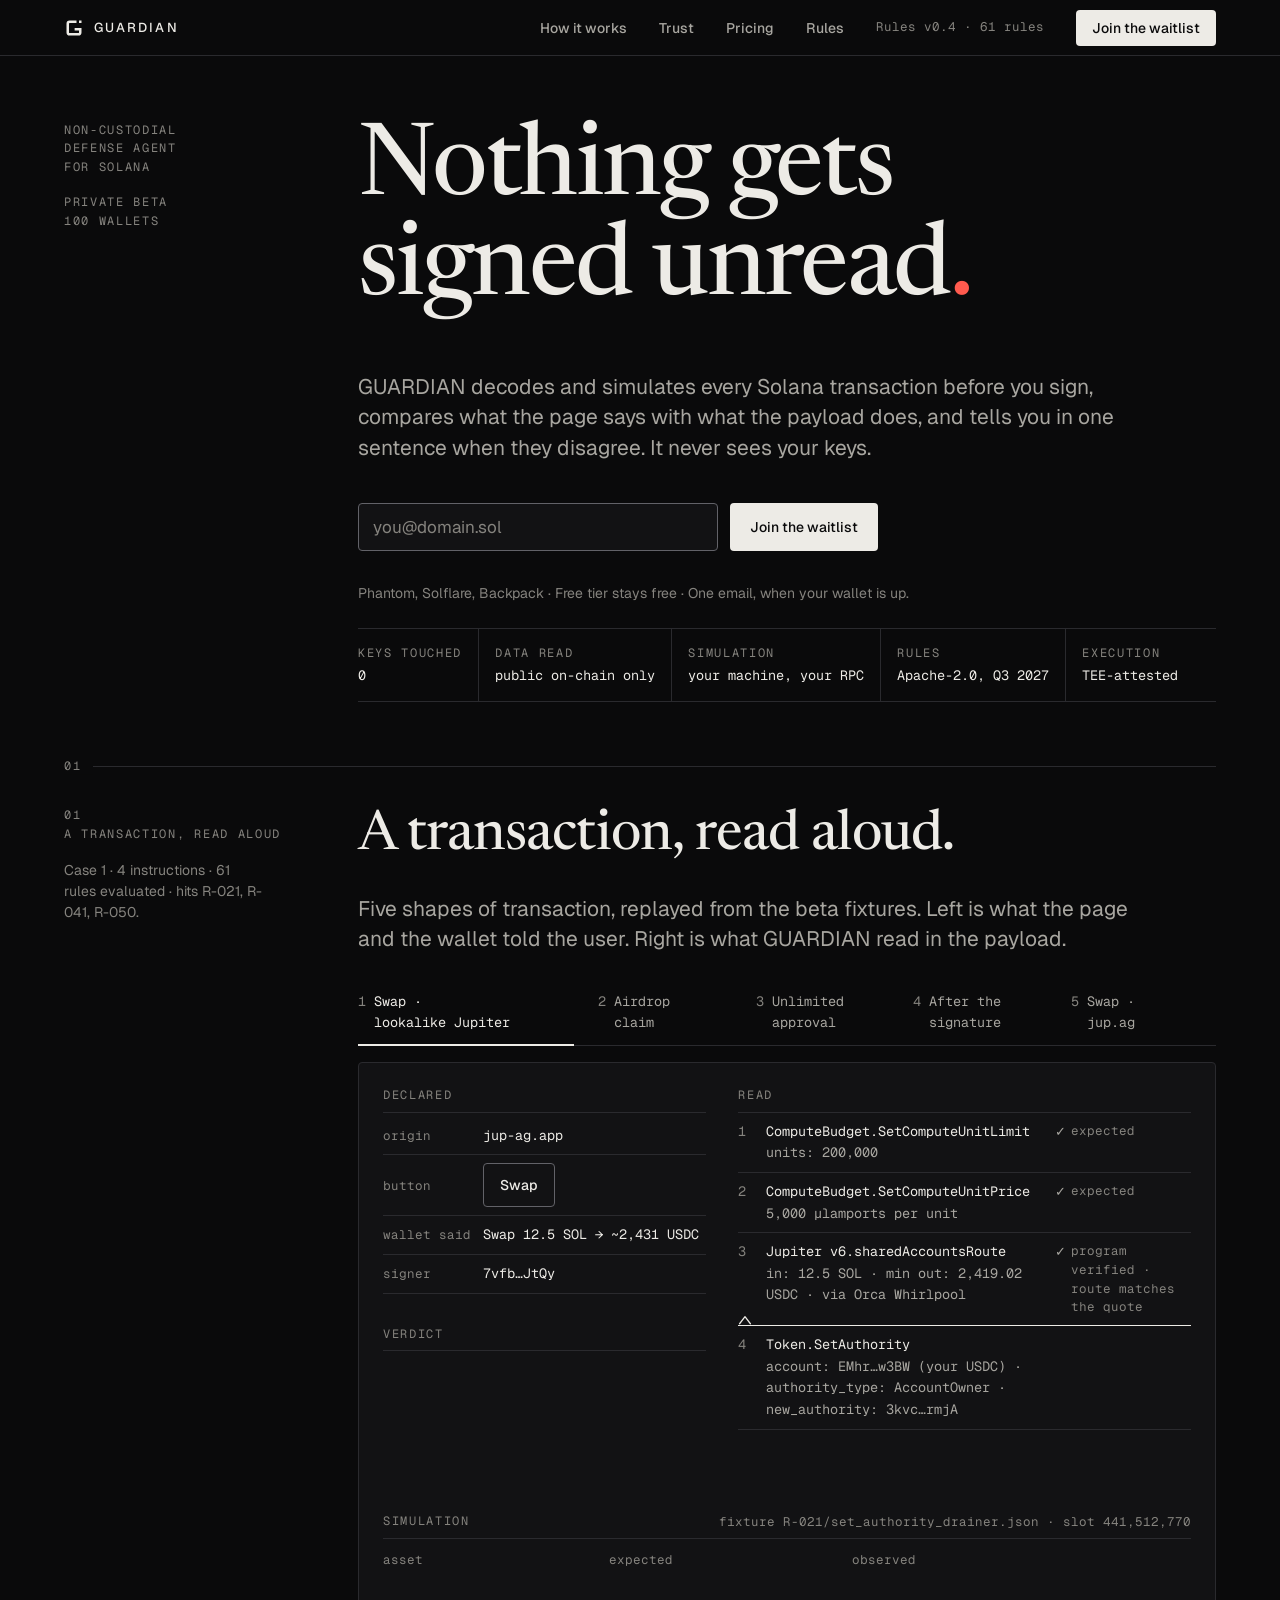
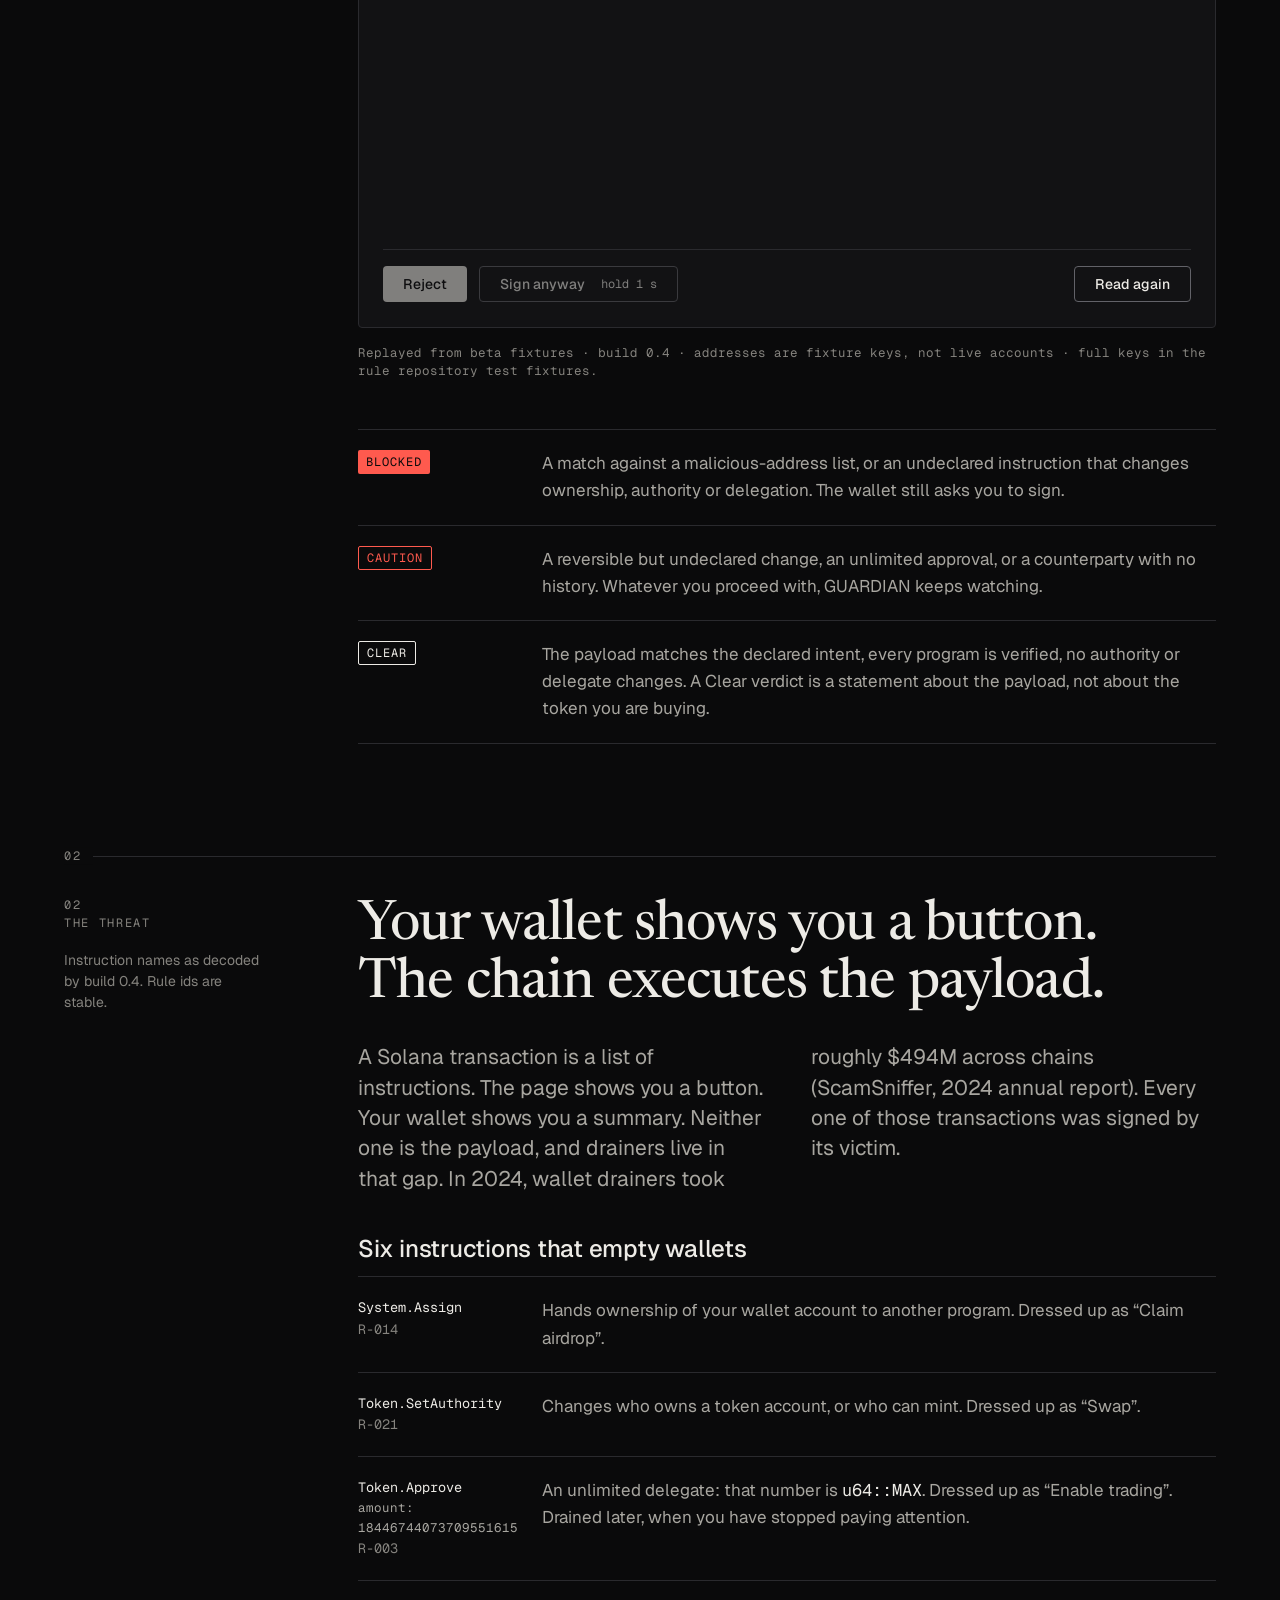
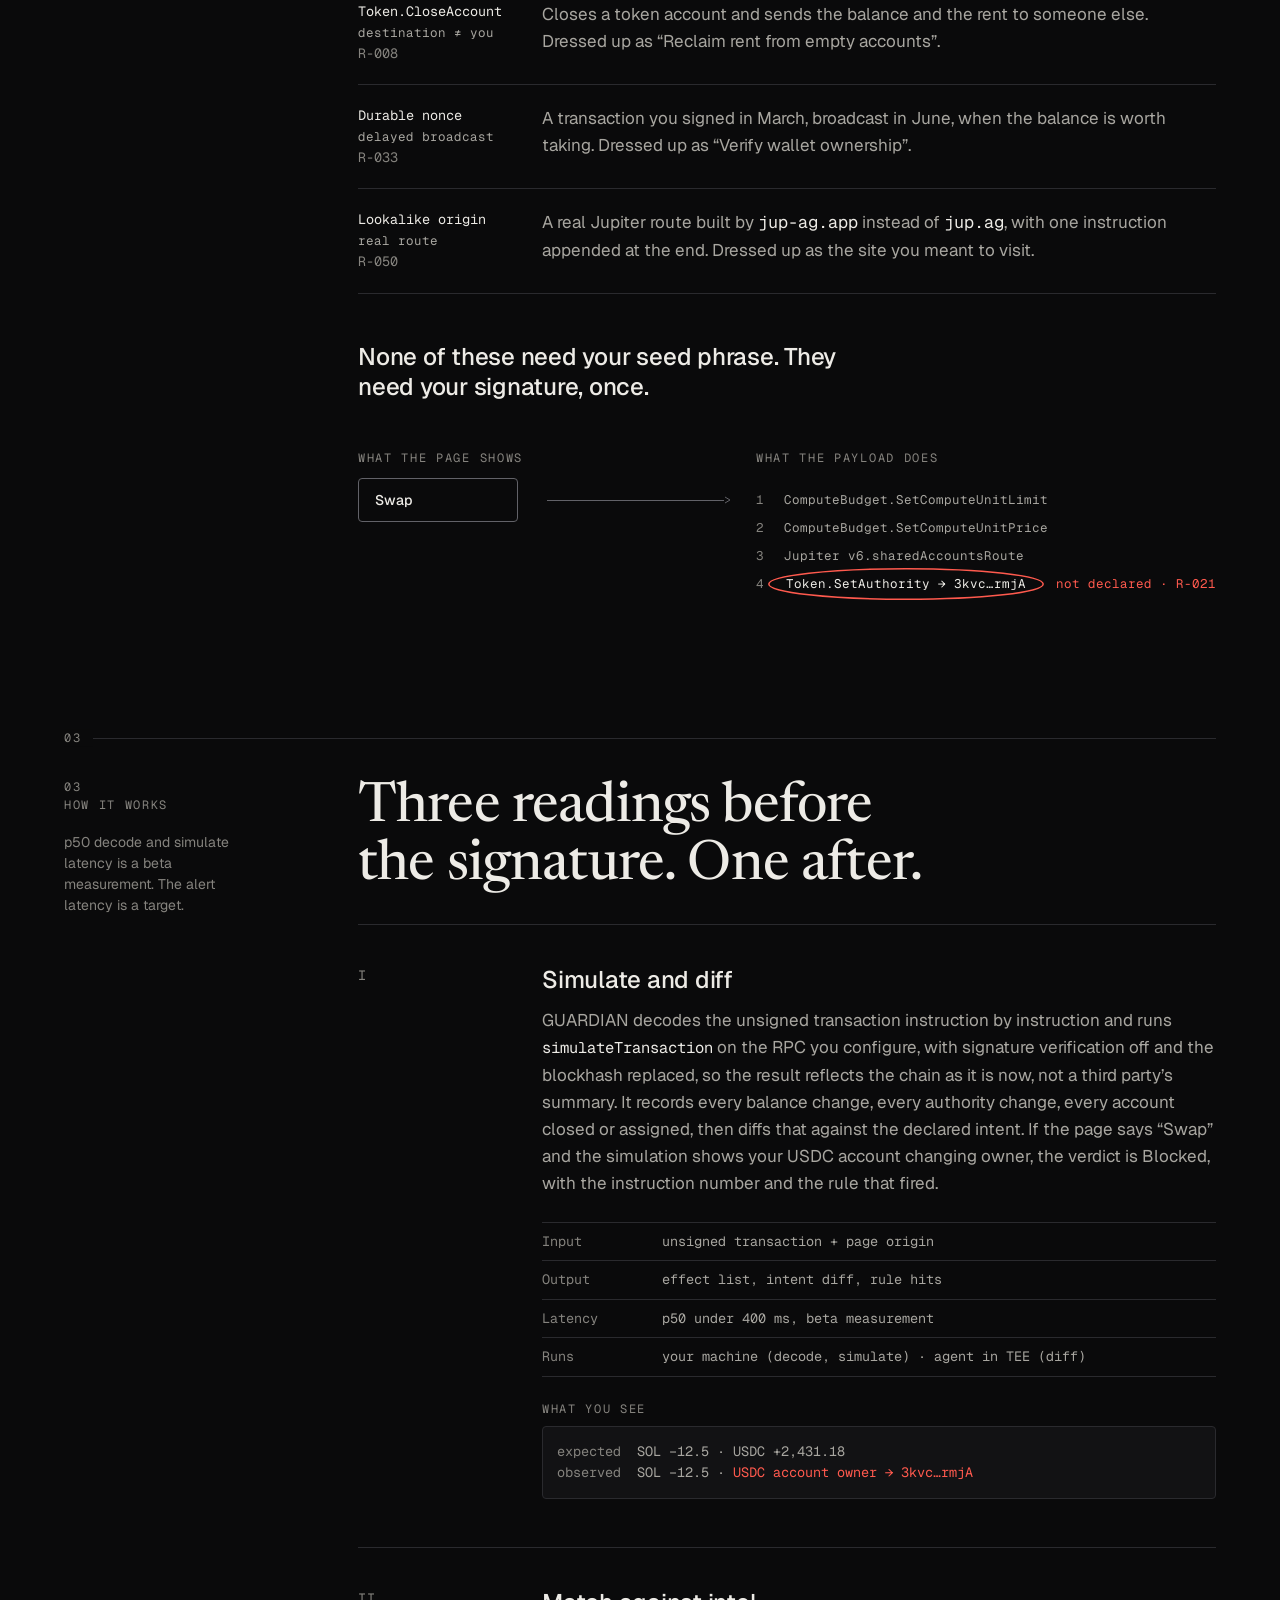
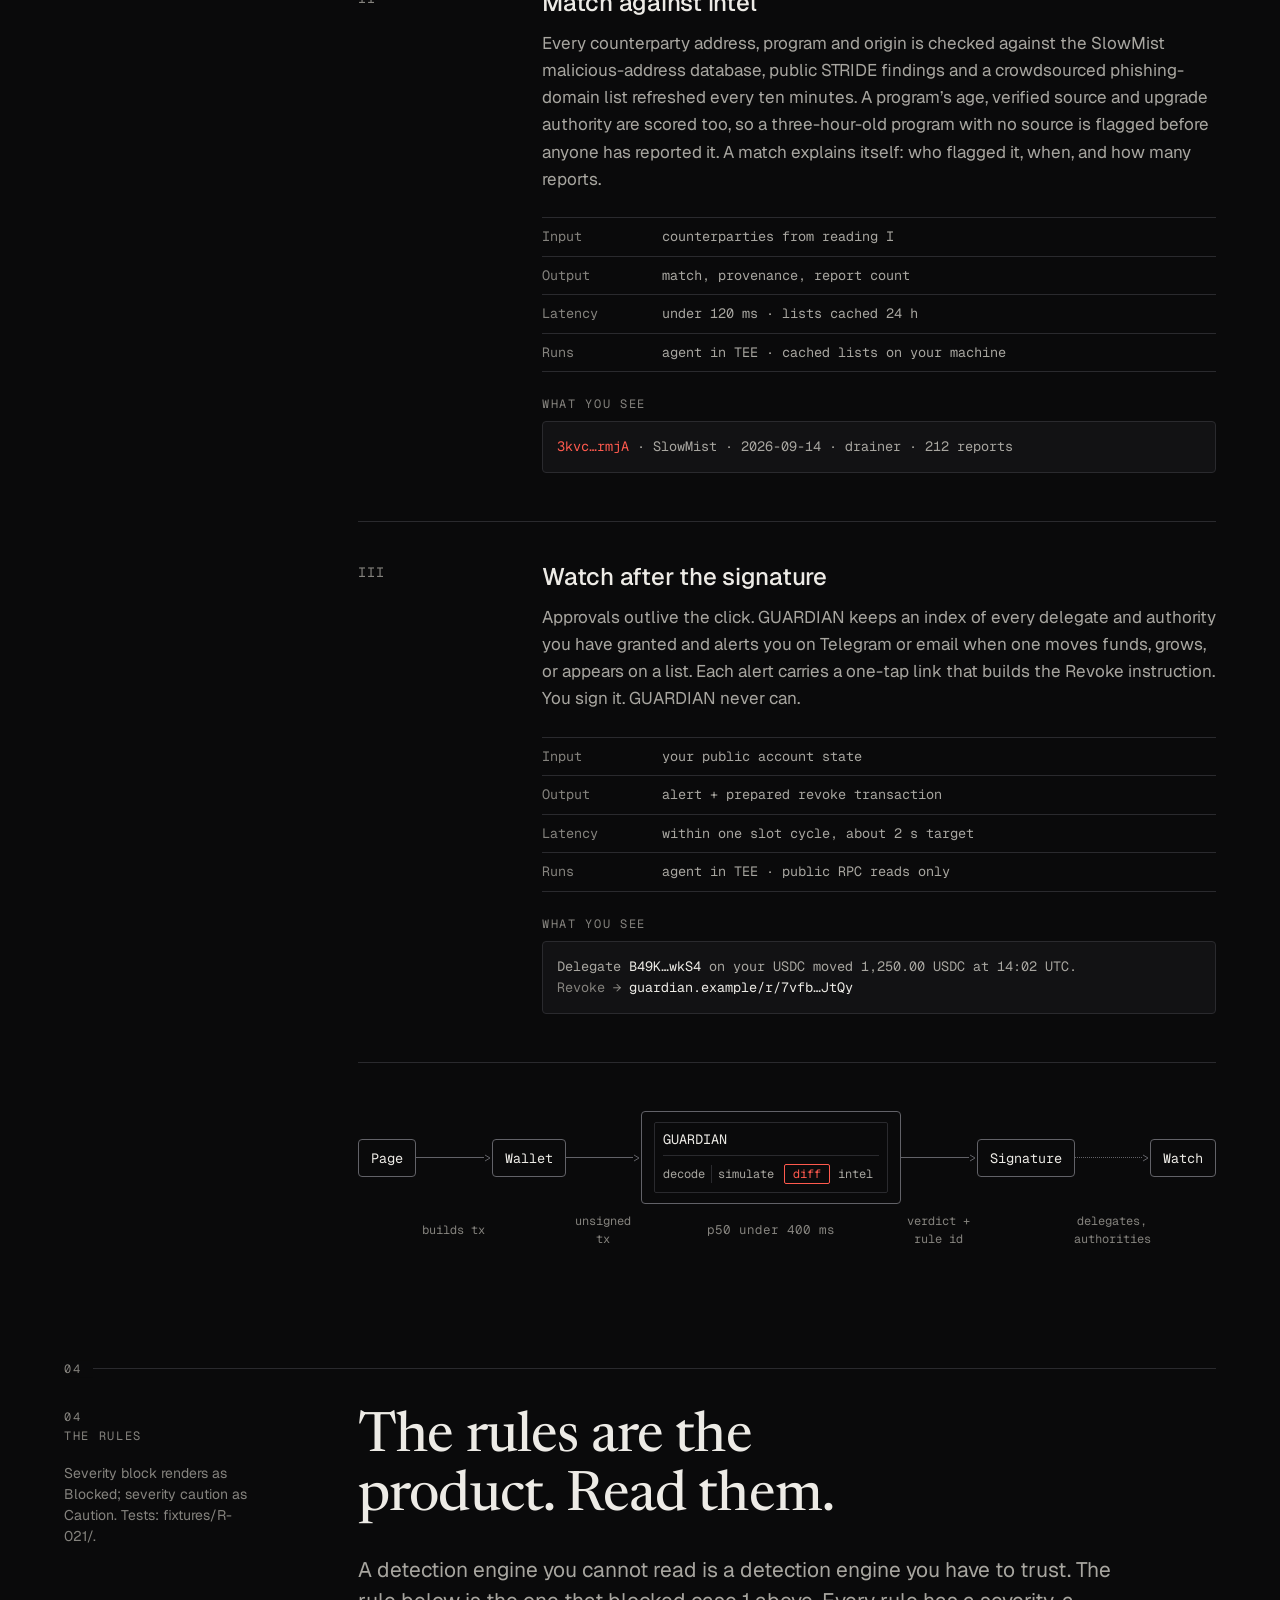
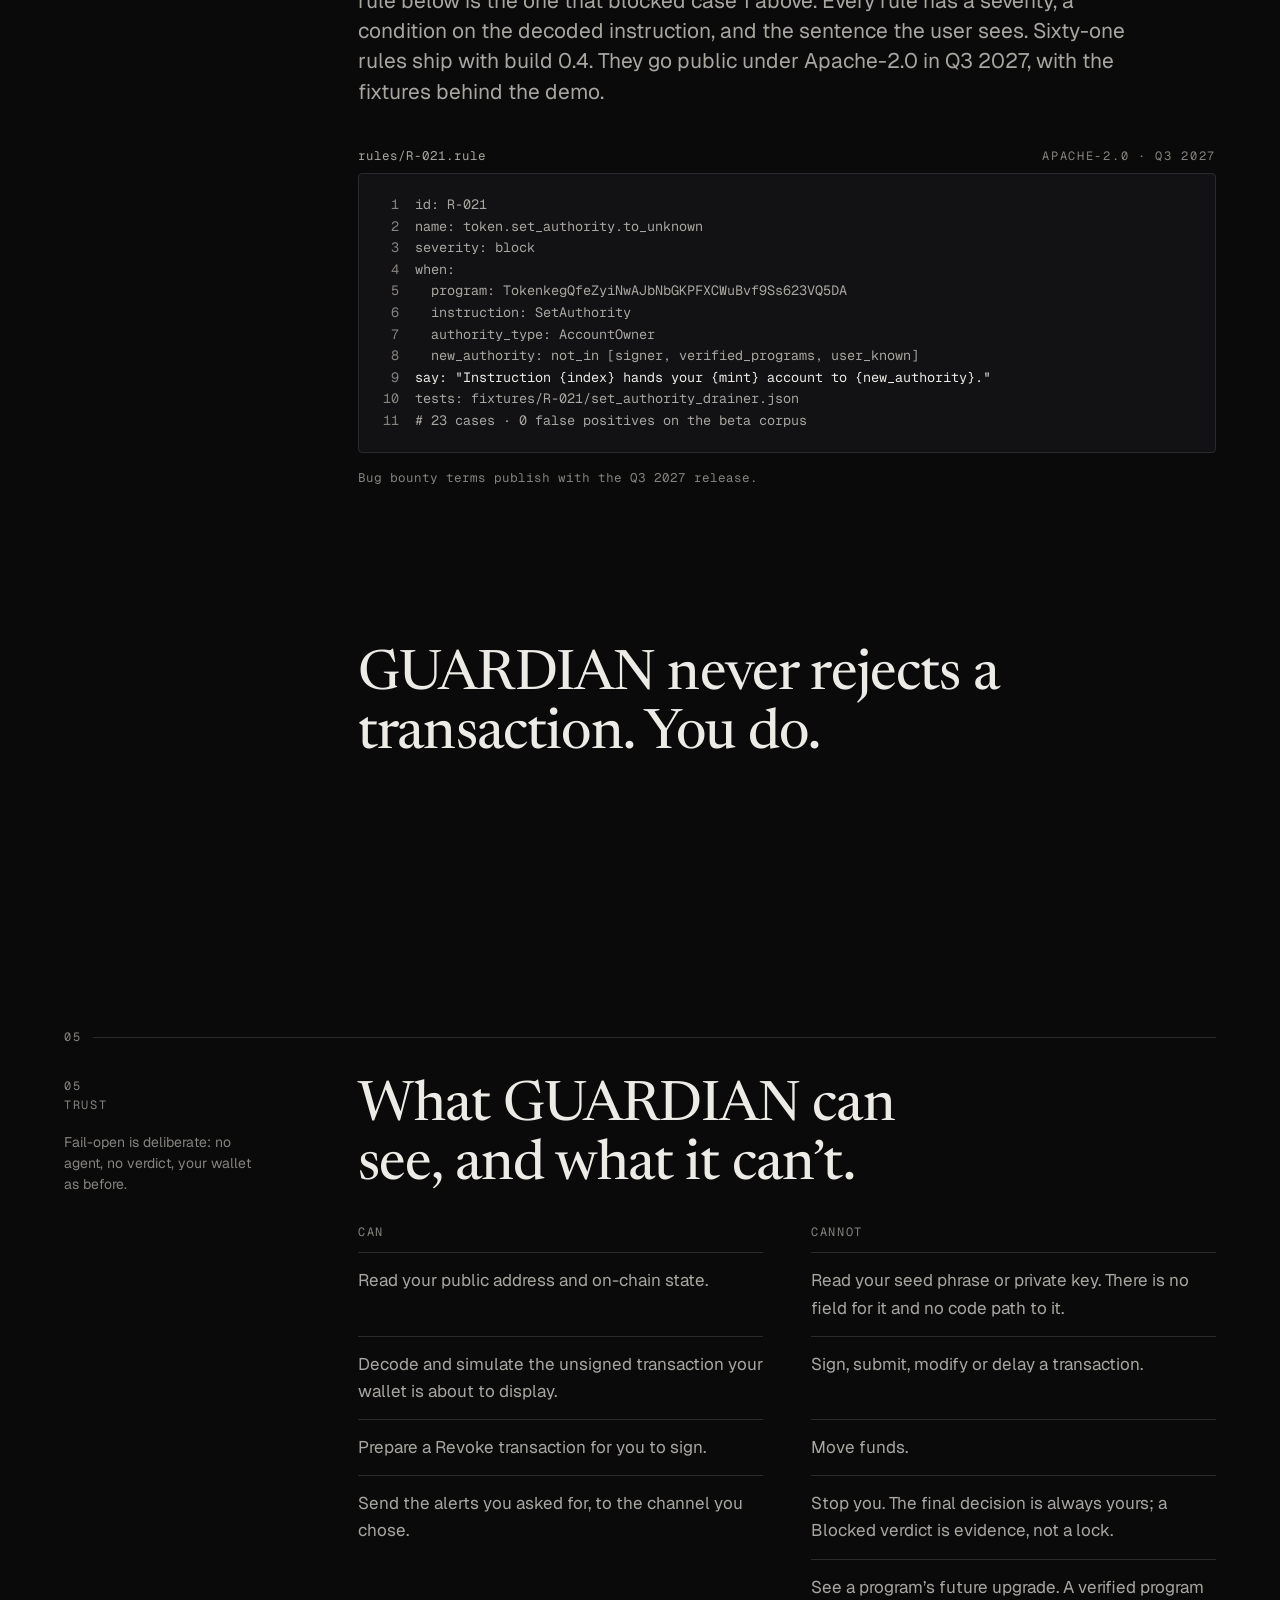
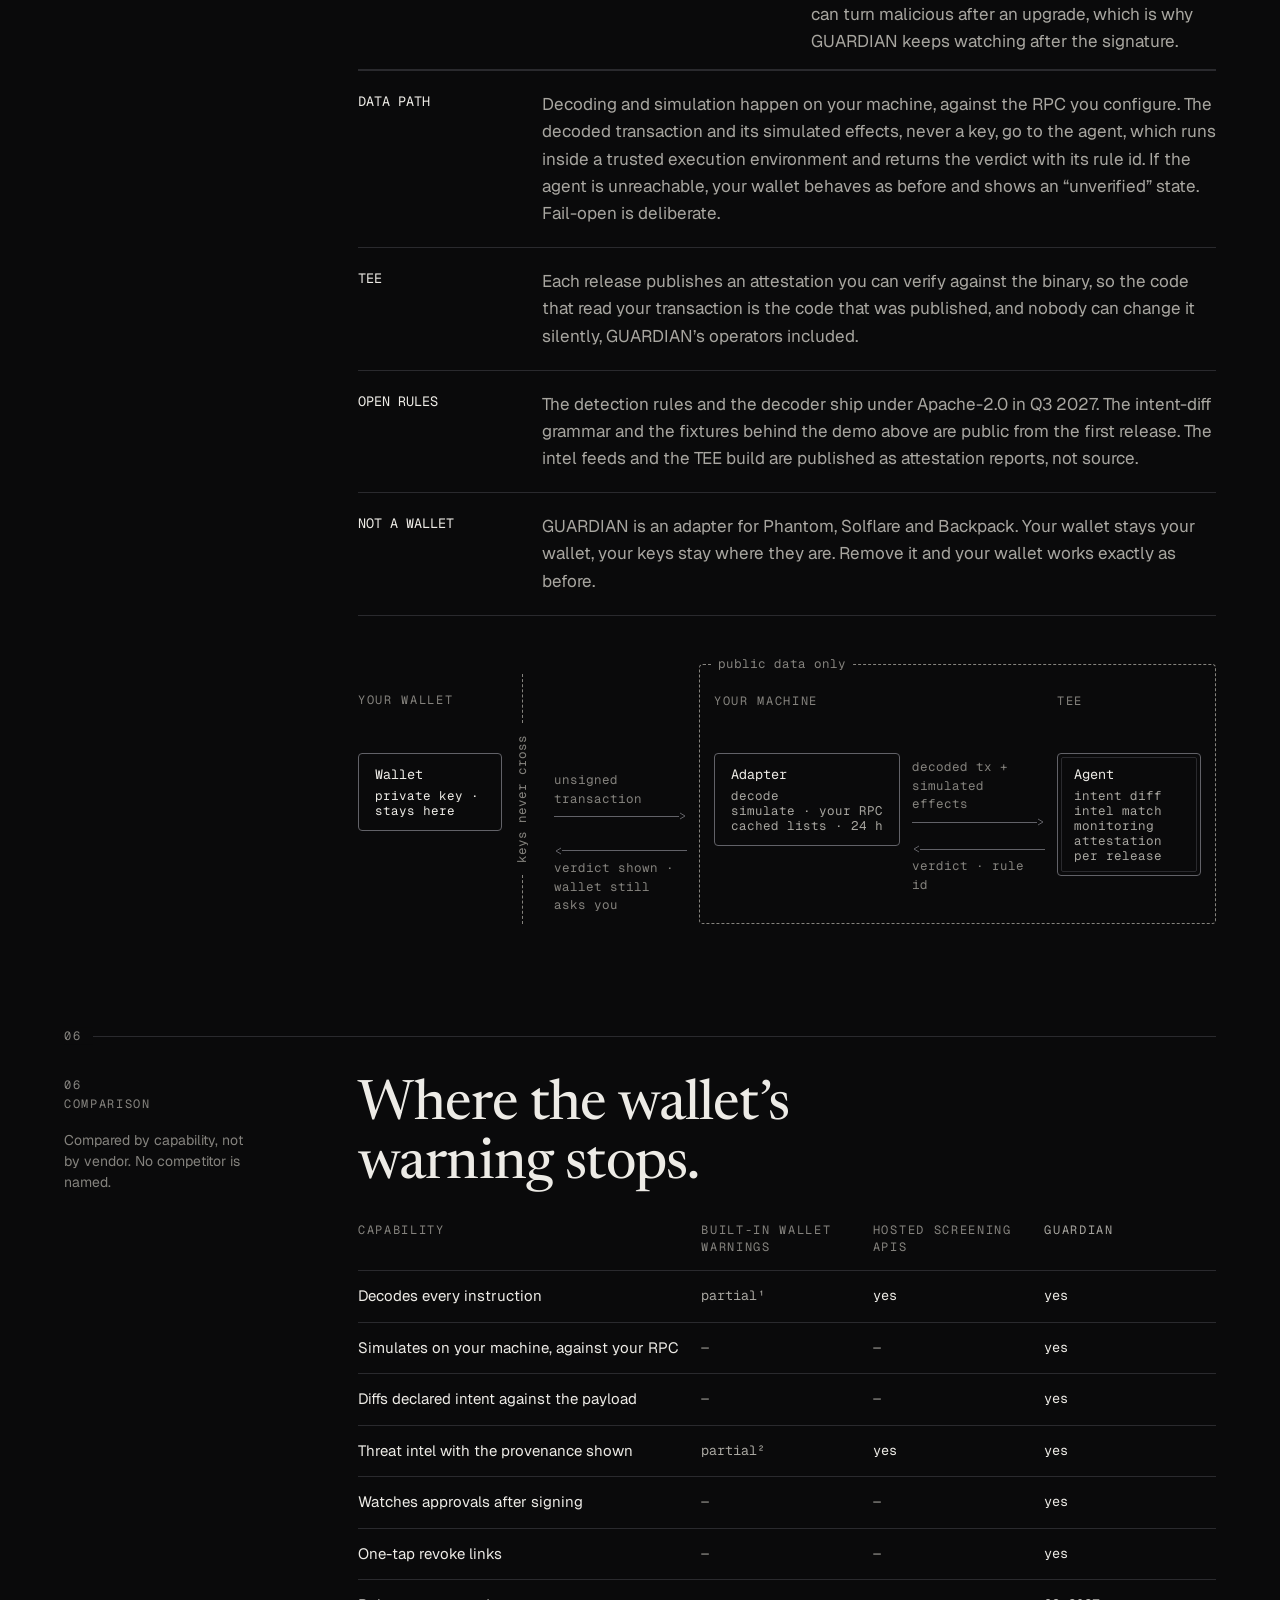
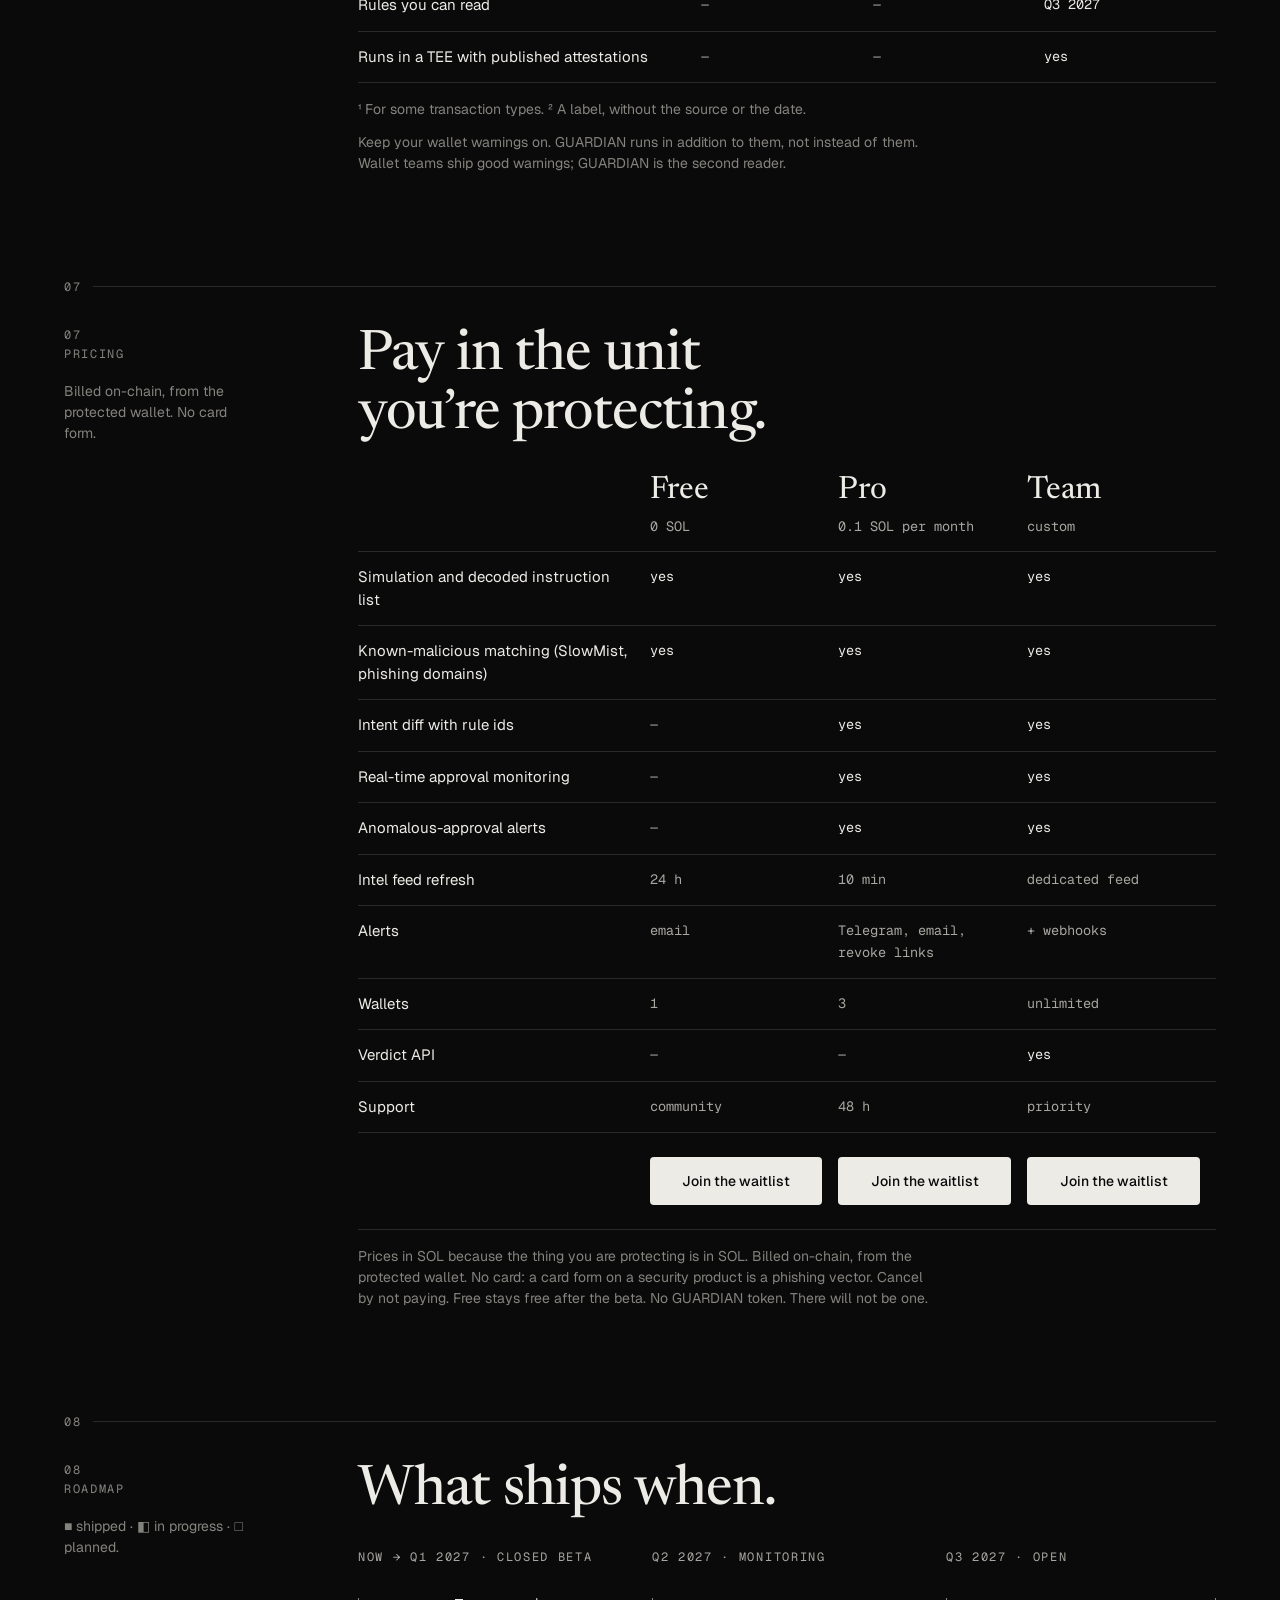
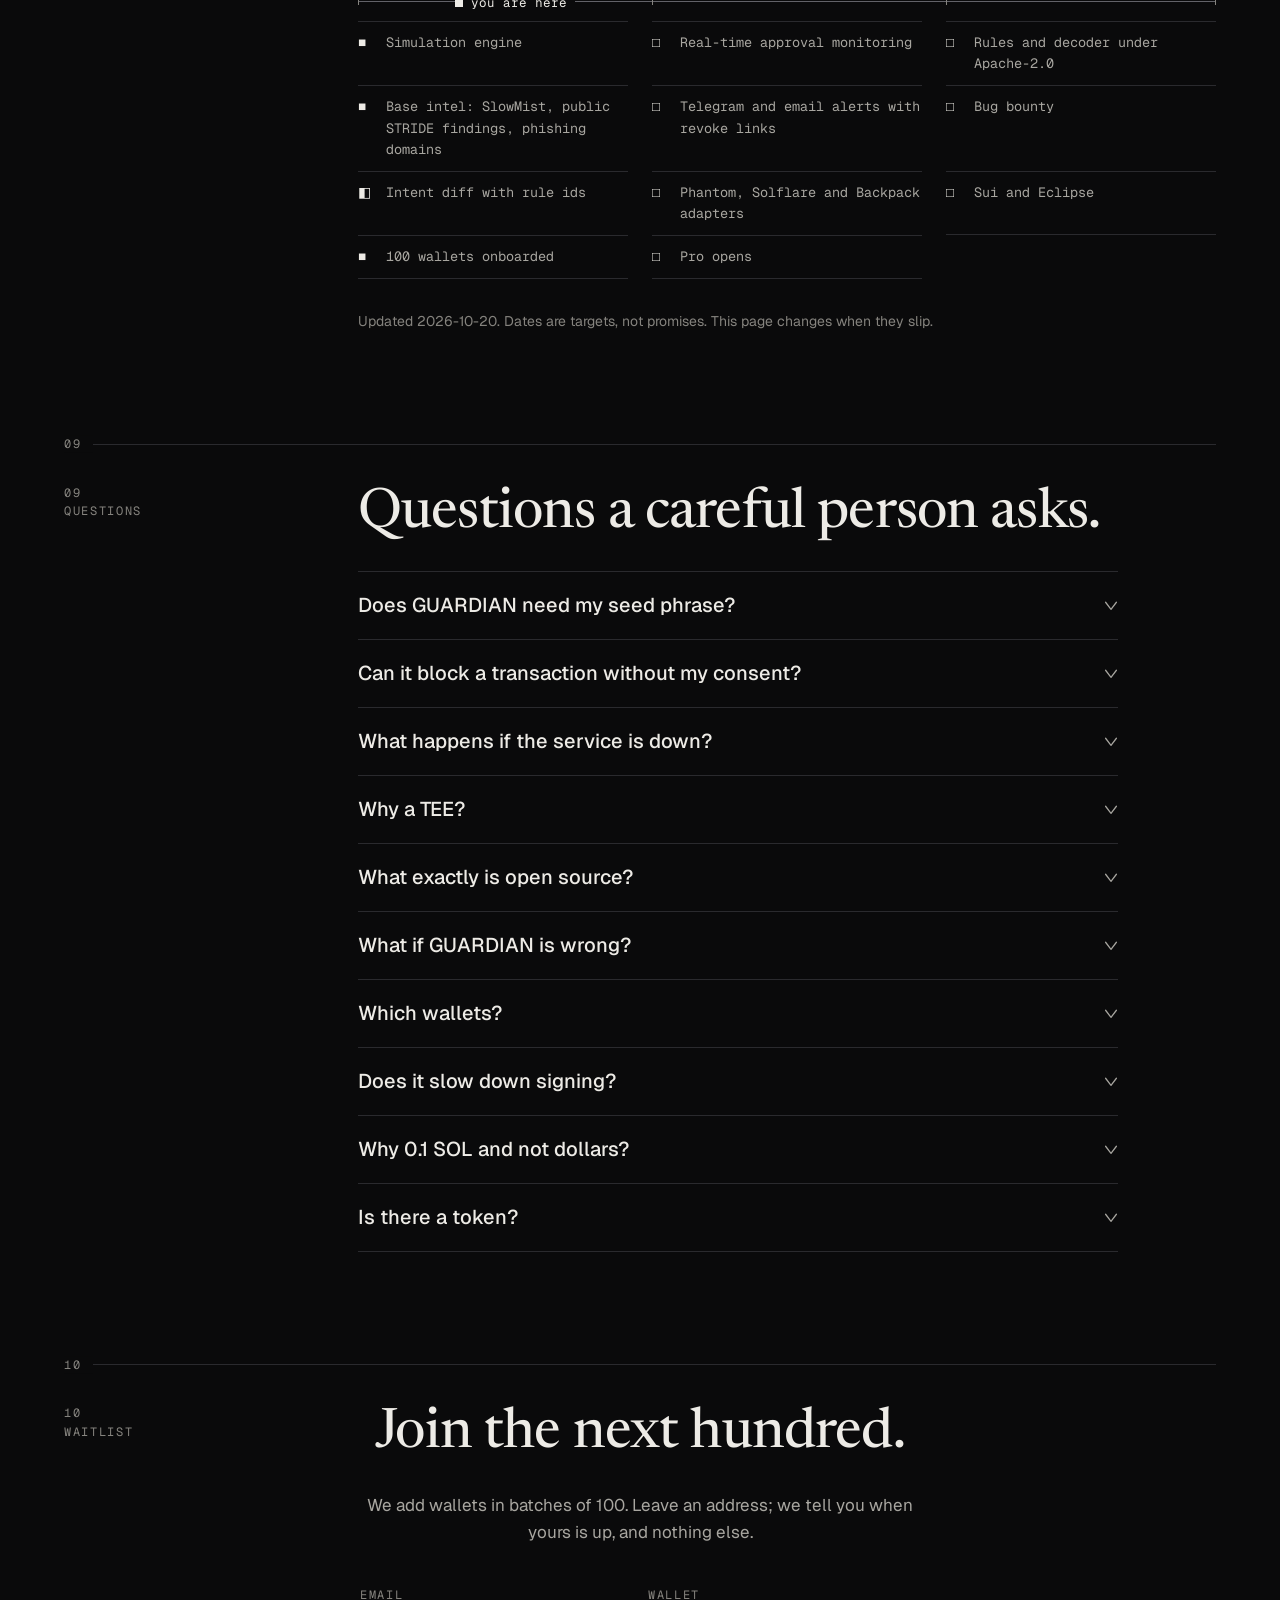
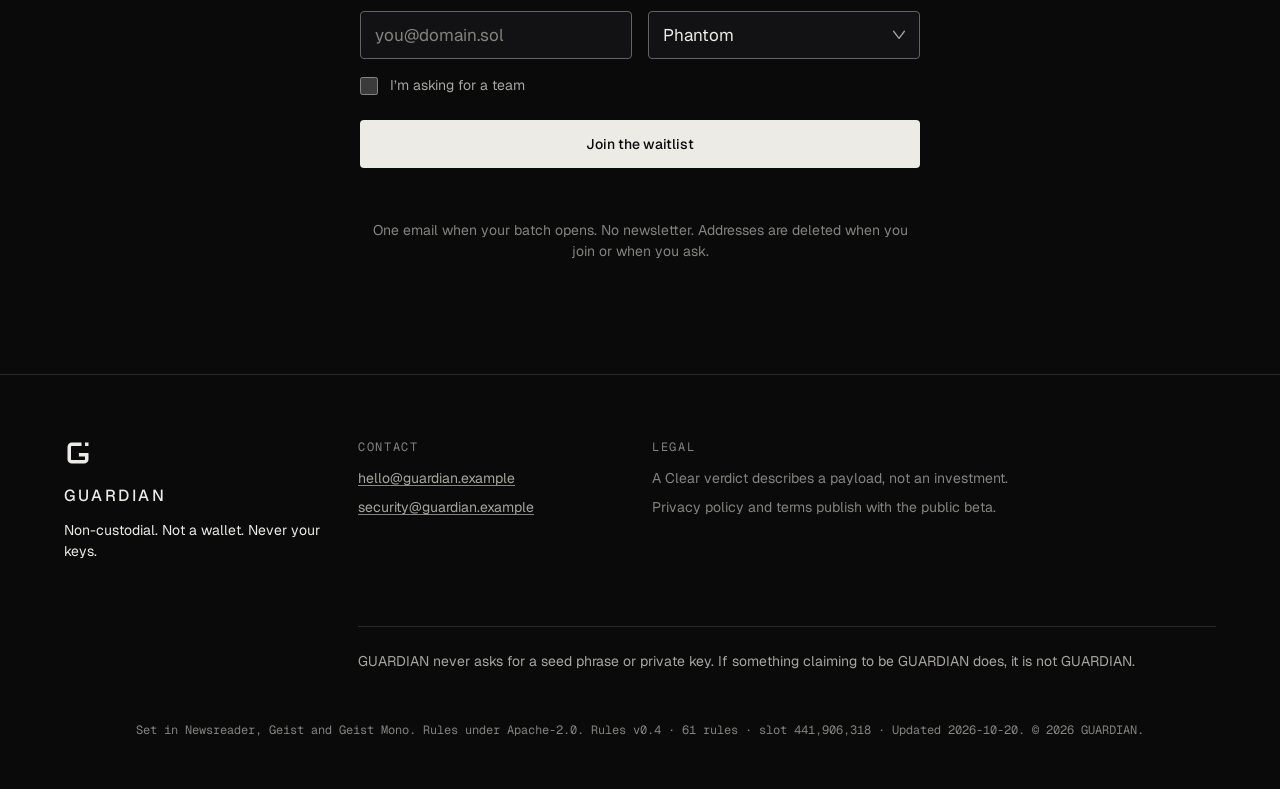
==== commit fca78d65: "Apply review fixes to site and brand guidelines Five reviewers (visual craft, copy and voice, access" ====
--- a/index.html
+++ b/index.html
@@ -14,7 +14,7 @@
 <!-- og:image: none at launch (no raster available). Add a 1200×630 PNG of the stacked lockup on ink later. -->
 <link rel="preconnect" href="https://fonts.googleapis.com">
 <link rel="preconnect" href="https://fonts.gstatic.com" crossorigin>
-<link rel="stylesheet" href="https://fonts.googleapis.com/css2?family=Newsreader:opsz,wght@6..72,400..500&family=Geist:wght@400..500&family=Geist+Mono:wght@400&display=swap">
+<link rel="stylesheet" href="https://fonts.googleapis.com/css2?family=Newsreader:opsz,wght@48,450&family=Geist:wght@400..500&family=Geist+Mono:wght@400&display=swap">
 <style>
 /* ============================================================================
    GUARDIAN design tokens — "The Red Pen" (final, 2026-10-20)
@@ -135,8 +135,13 @@
    Fallback faces (BRIEF §5.3): metric-matched so the swap does not move a line
    ============================================================================ */
 @font-face { font-family: "Newsreader Fallback"; src: local("Georgia"), local("Times New Roman"); size-adjust: 97%; ascent-override: 93%; descent-override: 25%; line-gap-override: 0%; }
-@font-face { font-family: "Geist Fallback"; src: local("Inter"), local("Helvetica Neue"), local("Arial"); size-adjust: 99%; ascent-override: 92%; descent-override: 23%; line-gap-override: 0%; }
-@font-face { font-family: "Geist Mono Fallback"; src: local("Menlo"), local("Consolas"), local("Courier New"); size-adjust: 96%; ascent-override: 92%; descent-override: 23%; line-gap-override: 0%; }
+@font-face { font-family: "Geist Fallback"; src: local("Inter"), local("Helvetica Neue"), local("Arial"); size-adjust: 101.3%; ascent-override: 92%; descent-override: 23%; line-gap-override: 0%; }
+@font-face { font-family: "Geist Mono Fallback"; src: local("Menlo"), local("Consolas"), local("Courier New"); size-adjust: 100%; ascent-override: 92%; descent-override: 23%; line-gap-override: 0%; }
+
+/* Measures as em, not ch: ch is the width of "0" in whichever face is loaded, so 62ch/56ch moved
+   by ~15% when the fallback swapped to Geist and the hero lead reflowed by a line. 41.1em and 37.1em
+   are 62ch and 56ch measured in Geist (ch = 0.663em). */
+:root { --measure: 41.1em; --measure-lead: 37.1em; }
 
 /* ============================================================================
    Base
@@ -259,13 +264,17 @@
    ============================================================================ */
 .hero { position: relative; padding-top: var(--s-8); scroll-margin-top: var(--scroll-margin); }
 .hero-eyebrow { margin: 0 0 var(--s-5); max-width: none; }
-.hero-eyebrow span { display: inline; }
-.hero-eyebrow span + span::before { content: "·"; margin: 0 .6em; }
+/* Below 1024 one line, dots only between the three groups; each phrase stays whole. */
+.hero-eyebrow span { display: inline; white-space: nowrap; }
+.hero-eyebrow .dot::after { content: " ·"; }
 .hero h1 { margin-bottom: .5em; }
+@media (max-width: 399.98px) { .hero h1 { max-width: 5.6em; } } /* "Nothing gets / signed / unread.": 3 lines at 320 (§9.3) */
 .stop { color: var(--pen); animation: stop var(--d-stop) var(--ease) 200ms both; }
 @keyframes stop { from { opacity: 0; } to { opacity: 1; } }
-.proof { margin-top: var(--s-3); max-width: none; }
-.custody { display: grid; grid-template-columns: 1fr 1fr; margin-top: var(--s-6); border-bottom: 1px solid var(--rule); }
+/* The error slot overlays the gap above the proof line instead of reserving 24px of air. */
+.hero .form-msg { position: absolute; left: 0; right: 0; top: calc(100% + var(--s-1)); margin: 0; }
+.proof { margin-top: var(--s-6); max-width: none; }
+.custody { display: grid; grid-template-columns: 1fr 1fr; margin-top: var(--s-5); border-bottom: 1px solid var(--rule); }
 .custody > div { padding: var(--s-4) var(--s-4) var(--s-4) 0; border-top: 1px solid var(--rule); min-width: 0; }
 .custody > div:nth-child(2n) { padding-left: var(--s-4); border-left: 1px solid var(--rule); }
 .custody > div:last-child { grid-column: 1 / -1; }
@@ -273,14 +282,19 @@
 .custody .v { display: block; font: 400 var(--t-mono) / 1.4 var(--font-mono); font-variant-numeric: tabular-nums; color: var(--paper); overflow-wrap: anywhere; }
 @media (min-width: 840px) {
   .custody { grid-template-columns: auto 1.2fr 1.4fr 1.2fr 1fr; }
-  .custody > div:nth-child(2n) { padding-left: 0; border-left: 0; }
-  .custody > div + div { padding-left: var(--s-4); border-left: 1px solid var(--rule); }
+  .custody > div:nth-child(n) { padding-left: 0; border-left: 0; }
+  .custody > div:nth-child(n + 2) { padding-left: var(--s-4); border-left: 1px solid var(--rule); }
   .custody > div:last-child { grid-column: auto; }
 }
+@media (min-width: 1280px) {   /* every value on one line: the strip is one ruled row, 19px shorter */
+  .custody { grid-template-columns: repeat(4, auto) 1fr; }
+  .custody .v { white-space: nowrap; }
+}
 @media (min-width: 1024px) {
-  .hero { display: grid; grid-template-columns: repeat(12, minmax(0, 1fr)); column-gap: var(--col-gap); padding-top: var(--s-9); }
+  /* 64px, not the brief's 96: §14 needs the demo tab strip inside a 1440×900 viewport. */
+  .hero { display: grid; grid-template-columns: repeat(12, minmax(0, 1fr)); column-gap: var(--col-gap); padding-top: var(--s-8); }
   .hero-eyebrow { grid-column: 1 / 4; display: flex; flex-direction: column; gap: 2px; margin: 0; padding-top: .14em; }
-  .hero-eyebrow span + span::before { content: none; }
+  .hero-eyebrow .dot::after { content: none; }
   .hero-eyebrow .gap { margin-top: var(--s-4); }
   .hero-body { grid-column: 4 / -1; min-width: 0; }
   .hero h1 { max-width: calc(100% * 8 / 9 - var(--col-gap) / 9); }
@@ -317,7 +331,7 @@
 .ruled dd .mono { color: var(--paper); }
 @media (min-width: 840px) { .ruled .row { grid-template-columns: 160px 1fr; column-gap: var(--col-gap); row-gap: 0; } }
 
-.ledger-wrap { overflow-x: auto; max-width: 100%; -webkit-overflow-scrolling: touch; }
+.ledger-wrap { position: relative; overflow-x: auto; max-width: 100%; -webkit-overflow-scrolling: touch; } /* relative: sr-only cells stay inside the scroller */
 .ledger { width: 100%; border-collapse: separate; border-spacing: 0; }
 .ledger th, .ledger td { padding: 14px var(--s-4) 14px 0; border-top: 1px solid var(--rule); text-align: left; vertical-align: top; }
 .ledger thead th { font: 400 var(--t-eyebrow) / var(--lh-eyebrow) var(--font-mono); letter-spacing: var(--ls-eyebrow); text-transform: uppercase; color: var(--paper-3); border-top: 0; padding-top: 0; }
@@ -327,12 +341,14 @@
 .ledger .sticky { position: sticky; left: 0; z-index: 1; background: var(--ink-0); }
 .ledger .yes { color: var(--paper); }
 
-.code-head { display: flex; justify-content: space-between; gap: var(--s-4); flex-wrap: wrap; margin-bottom: var(--s-2); }
+.code-head { display: flex; justify-content: space-between; align-items: baseline; gap: var(--s-4); flex-wrap: wrap; margin-bottom: var(--s-2); }
+.code-head .path { text-transform: none; letter-spacing: 0; font-size: var(--t-mono-sm); color: var(--paper-2); }
 .code { margin: 0; background: var(--ink-1); border: 1px solid var(--rule); border-radius: var(--r-panel); padding: 20px 24px; overflow-x: auto; font: 400 var(--t-mono) / var(--lh-mono) var(--font-mono); font-variant-numeric: tabular-nums; color: var(--paper-2); counter-reset: ln; }
 .code code { font: inherit; display: block; min-width: max-content; }
 .code .ln { display: block; white-space: pre; }
 .code .ln::before { counter-increment: ln; content: counter(ln); display: inline-block; width: 2ch; margin-right: 2ch; text-align: right; color: var(--paper-3); }
 .code .say { color: var(--paper); }
+.code:focus-visible { outline-offset: 2px; }
 @media (max-width: 599.98px) { .code { padding: 16px; } }
 
 .faq { max-width: 760px; border-bottom: 1px solid var(--rule); }
@@ -351,7 +367,7 @@
 .input[aria-invalid="true"] { border-color: var(--pen); }
 .select-wrap { position: relative; }
 .select { appearance: none; -webkit-appearance: none; padding-right: 40px; }
-.select-wrap .caret { position: absolute; right: 14px; top: 50%; margin-top: -5px; color: var(--paper-2); pointer-events: none; }
+.select-wrap .caret { position: absolute; right: 14px; top: 50%; margin-top: -5px; color: var(--paper-2); pointer-events: none; transform: rotate(180deg); }
 .check { display: flex; align-items: center; gap: var(--s-3); font: 400 var(--t-small) / var(--lh-small) var(--font-body); color: var(--paper-2); cursor: pointer; }
 .check input { width: 18px; height: 18px; margin: 0; accent-color: var(--paper); cursor: pointer; }
 .hp { position: absolute; left: -10000px; top: auto; width: 1px; height: 1px; overflow: hidden; }
@@ -362,6 +378,7 @@
 .form-wrap form.is-out { opacity: 0; pointer-events: none; }
 .form-done { animation: fadein var(--d-base) var(--ease) both; }
 .form-done[hidden] { display: none; }
+.form-done:focus { outline: none; }
 .form-done p { font: 500 var(--t-lead) / var(--lh-lead) var(--font-body); color: var(--paper); }
 @keyframes fadein { from { opacity: 0; } to { opacity: 1; } }
 @media (min-width: 600px) { .form-row { grid-template-columns: minmax(0, 1fr) auto; } }
@@ -380,22 +397,22 @@
 .layers { border-bottom: 1px solid var(--rule); }
 .layer { display: grid; grid-template-columns: 1fr; row-gap: var(--s-3); padding: var(--s-6) 0 40px; border-top: 1px solid var(--rule); }
 .layer .num { font: 400 var(--t-mono) / var(--lh-mono) var(--font-mono); color: var(--paper-3); letter-spacing: .08em; }
-.layer .body { min-width: 0; }
+.layer .body { min-width: 0; max-width: var(--measure); }
 .layer p { color: var(--paper-2); }
 .layer p .mono { color: var(--paper); font-size: 15.5px; }
-.spec { display: grid; grid-template-columns: 72px 1fr; column-gap: var(--s-4); margin-top: var(--s-5); max-width: 62ch; font: 400 var(--t-mono) / var(--lh-mono) var(--font-mono); font-variant-numeric: tabular-nums; }
-.spec dt, .spec dd { padding: 7px 0; border-top: 1px solid var(--rule); margin: 0; }
-.spec dt { color: var(--paper-3); }
-.spec dd { color: var(--paper-2); overflow-wrap: anywhere; }
-.spec dt:nth-last-of-type(1), .spec dd:last-of-type { border-bottom: 1px solid var(--rule); }
-.sample { margin-top: var(--s-5); padding: 14px; background: var(--ink-1); border: 1px solid var(--rule); border-radius: var(--r-panel); font: 400 var(--t-mono) / var(--lh-mono) var(--font-mono); font-variant-numeric: tabular-nums; color: var(--paper-2); overflow-x: auto; }
+.spec { margin-top: var(--s-5); font: 400 var(--t-mono) / var(--lh-mono) var(--font-mono); font-variant-numeric: tabular-nums; border-bottom: 1px solid var(--rule); }
+.spec-row { display: grid; grid-template-columns: 72px minmax(0, 1fr); column-gap: var(--s-4); padding: var(--s-2) 0; border-top: 1px solid var(--rule); }
+.spec dt { margin: 0; color: var(--paper-3); }
+.spec dd { margin: 0; color: var(--paper-2); overflow-wrap: anywhere; }
+.sample-h { margin: var(--s-5) 0 var(--s-2); }
+.sample { padding: 14px; background: var(--ink-1); border: 1px solid var(--rule); border-radius: var(--r-panel); font: 400 var(--t-mono) / var(--lh-mono) var(--font-mono); font-variant-numeric: tabular-nums; color: var(--paper-2); overflow-x: auto; }
 .sample .l { display: block; white-space: pre-wrap; }
 .sample .k { color: var(--paper-3); }
 .sample .hi { color: var(--paper); }
 .sample .pen { color: var(--pen); }
 @media (min-width: 1024px) {
   .layer { grid-template-columns: 160px 1fr; column-gap: var(--col-gap); row-gap: 0; padding: 40px 0 48px; }
-  .spec { grid-template-columns: 96px 1fr; column-gap: var(--s-5); }
+  .spec-row { grid-template-columns: 96px minmax(0, 1fr); column-gap: var(--s-5); }
 }
 
 /* 04 — rules */
@@ -423,8 +440,12 @@
 }
 
 /* 06 — comparison */
-.compare { min-width: 640px; }
-.compare th:first-child, .compare td:first-child { width: 42%; }
+.compare { min-width: 640px; table-layout: fixed; }
+.compare th:first-child { width: 40%; }
+.compare thead th:not(:first-child) { width: 20%; }
+.compare td:last-child { color: var(--paper); }          /* GUARDIAN is the subject column: weight, not color */
+.compare thead th:last-child { color: var(--paper-2); }
+.ledger-wrap:focus-visible { outline-offset: 2px; }
 .foot { margin-top: var(--s-4); max-width: var(--measure); }
 .foot + .foot { margin-top: var(--s-3); }
 
@@ -432,19 +453,24 @@
 .pricing { min-width: 720px; display: none; }
 .pricing thead th { vertical-align: bottom; border-top: 0; }
 .pricing thead th:first-child { width: 34%; }
-.pricing .tier { display: block; font: 500 var(--t-tier) / var(--lh-tier) var(--font-display); font-optical-sizing: none; font-variation-settings: "opsz" 32; letter-spacing: -.01em; text-transform: none; color: var(--paper); }
+.pricing .tier { display: block; font: 450 var(--t-tier) / var(--lh-tier) var(--font-display); font-optical-sizing: none; font-variation-settings: "opsz" 32; letter-spacing: -.01em; text-transform: none; color: var(--paper); }
 .pricing .price { display: block; margin-top: var(--s-2); font: 400 var(--t-mono) / var(--lh-mono) var(--font-mono); font-variant-numeric: tabular-nums; letter-spacing: 0; text-transform: none; color: var(--paper-2); }
 .pricing .cta td { padding-top: var(--s-5); padding-bottom: var(--s-5); }
+.pricing .cta .btn { width: 100%; padding: 0 var(--s-3); }
 .tier-list { padding-top: var(--s-5); border-top: 1px solid var(--rule); }
 .tier-list + .tier-list { margin-top: var(--s-6); }
-.tier-list .tier { display: block; font: 500 var(--t-tier) / var(--lh-tier) var(--font-display); font-optical-sizing: none; font-variation-settings: "opsz" 32; letter-spacing: -.01em; color: var(--paper); }
+.tier-list .tier { display: block; font: 450 var(--t-tier) / var(--lh-tier) var(--font-display); font-optical-sizing: none; font-variation-settings: "opsz" 32; letter-spacing: -.01em; color: var(--paper); }
 .tier-list .price { display: block; margin: var(--s-2) 0 var(--s-5); font: 400 var(--t-mono) / var(--lh-mono) var(--font-mono); color: var(--paper-2); }
 .tier-list .ruled .row { grid-template-columns: 1fr auto; column-gap: var(--s-4); padding: 12px 0; }
 .tier-list .ruled dt { font: 400 15px / 1.5 var(--font-body); color: var(--paper); }
 .tier-list .ruled dd { font: 400 var(--t-mono) / 1.5 var(--font-mono); font-variant-numeric: tabular-nums; text-align: right; color: var(--paper-2); }
 .tier-list .btn { margin-top: var(--s-5); width: 100%; }
 @media (min-width: 840px) {
-  .pricing { display: table; }
+  /* Equal tier columns; cells wrap instead of widening the table past the text block. */
+  .pricing { display: table; min-width: 0; table-layout: fixed; }
+  .pricing thead th:first-child { width: 34%; }
+  .pricing thead th:not(:first-child) { width: 22%; }
+  .pricing td { overflow-wrap: anywhere; }
   .tier-lists { display: none; }
 }
 
@@ -457,16 +483,22 @@
 .tl-col li { display: grid; grid-template-columns: 20px 1fr; column-gap: var(--s-2); padding: 10px 0; border-top: 1px solid var(--rule); font: 400 var(--t-mono) / var(--lh-mono) var(--font-mono); color: var(--paper-2); }
 .tl-col li:last-child { border-bottom: 1px solid var(--rule); }
 .tl-col li .g { color: var(--paper); }
-.here { position: relative; display: flex; align-items: center; gap: 10px; margin: 0 0 -8px -28px; font: 400 var(--t-mono-sm) / 1 var(--font-mono); color: var(--paper); white-space: nowrap; }
+.here { position: relative; display: flex; align-items: center; gap: var(--s-2); margin: 0 0 var(--s-4) -28px; font: 400 var(--t-mono-sm) / 1 var(--font-mono); color: var(--paper); white-space: nowrap; }
 .here::before { content: ""; width: 8px; height: 8px; background: var(--paper); flex: none; }
 .tl-cap { margin-top: var(--s-6); }
+.tl-legend { margin-top: var(--s-6); }
+.tl-legend + .tl-cap { margin-top: var(--s-2); }
+@media (min-width: 1024px) { .tl-legend { display: none; } .tl-legend + .tl-cap { margin-top: var(--s-6); } }
 @media (min-width: 840px) {
-  .timeline { grid-template-columns: repeat(3, minmax(0, 1fr)); column-gap: var(--s-5); padding: 0; row-gap: 0; }
-  .timeline::before { left: 0; right: 0; top: 44px; bottom: auto; height: 1px; width: auto; }
-  .tl-col { padding-top: 64px; }
-  .tl-col::before { left: 0; top: 41px; width: 1px; height: 7px; }
+  /* Rows are shared across the three columns (subgrid) so every hairline runs straight across. */
+  .timeline { grid-template-columns: repeat(3, minmax(0, 1fr)); grid-template-rows: repeat(4, auto); column-gap: var(--s-5); padding: 0; row-gap: 0; }
+  .timeline::before { left: 0; right: 0; top: 52px; bottom: auto; height: 1px; width: auto; }
+  .timeline::after { content: ""; position: absolute; right: 0; top: 49px; width: 1px; height: 7px; background: var(--paper-3); } /* the end tick */
+  .tl-col { grid-row: 1 / -1; display: grid; grid-template-rows: subgrid; padding-top: 72px; }
+  .tl-col ul { grid-row: 1 / -1; display: grid; grid-template-rows: subgrid; }
+  .tl-col::before { left: 0; top: 49px; width: 1px; height: 7px; }
   .tl-col .eyebrow { position: absolute; left: 0; right: 0; top: 0; margin: 0; white-space: normal; }
-  .here { position: absolute; left: 12%; top: 40px; margin: 0; padding-right: var(--s-2); background: var(--ink-0); }
+  .here { position: absolute; left: 36%; top: 48px; margin: 0; padding-right: var(--s-2); background: var(--ink-0); }
 }
 
 /* 10 — waitlist */
@@ -496,28 +528,34 @@
 .arrow .line { flex: 1; height: 1px; background: currentColor; min-width: 8px; }
 .arrow.dotted .line { height: 0; background: none; border-top: 1px dotted currentColor; }
 .arrow svg { flex: none; }
-.arrow.v { flex-direction: column; width: 8px; height: 56px; }
-.arrow.v .line { width: 1px; height: auto; min-width: 0; min-height: 8px; }
-.arrow.v.dotted .line { width: 0; border-top: 0; border-left: 1px dotted currentColor; }
-.arrow.v svg { transform: rotate(90deg); }
 .fake-btn { display: inline-flex; align-items: center; height: 44px; width: 160px; max-width: 100%; padding: 0 16px; border: 1px solid var(--rule-strong); border-radius: var(--r-control); font: 500 var(--t-small) / 1 var(--font-body); color: var(--paper); }
 .node { display: inline-block; padding: 12px 16px; border: 1px solid var(--rule-strong); border-radius: var(--r-control); font: 400 var(--t-mono) / 1.2 var(--font-mono); color: var(--paper); white-space: nowrap; }
 .node.dbl { padding: 3px; }
-.node.dbl > div { border: 1px solid var(--rule); border-radius: 2px; padding: 9px 13px; }
+.node.dbl > div { border: 1px solid var(--rule); border-radius: 2px; padding: var(--s-2) var(--s-3); }
 @media (min-width: 1024px) { .dg { margin-top: var(--block-gap); } }
 
 /* 11.1 declared vs actual */
 .dg-dva { display: grid; grid-template-columns: 1fr; row-gap: var(--s-5); min-height: 340px; }
 .dg-dva .payload { font-size: var(--t-mono-sm); line-height: 28px; color: var(--paper-2); }
-.dg-dva .payload li { display: flex; gap: 12px; align-items: baseline; flex-wrap: wrap; }
+.dg-dva .payload li { display: flex; column-gap: 20px; row-gap: 4px; align-items: baseline; flex-wrap: wrap; }
 .dg-dva .payload .i { color: var(--paper-3); width: 1ch; flex: none; }
 .ring { position: relative; display: inline-block; padding: 0 2px; color: var(--paper); }
-.ring svg { position: absolute; left: -8px; top: -5px; width: calc(100% + 16px); height: calc(100% + 10px); overflow: visible; pointer-events: none; }
+/* The ellipse circumscribes the glyph box: about 20px clear at the ends, 6px at the corners. */
+.ring svg { position: absolute; left: -18px; top: -2px; width: calc(100% + 36px); height: calc(100% + 4px); overflow: visible; pointer-events: none; }
 .ring ellipse { fill: none; stroke: var(--pen); stroke-width: 1.5; vector-effect: non-scaling-stroke; }
 .dg-dva .pen-note { color: var(--pen); white-space: nowrap; }
+@media (max-width: 839.98px) {
+  .dg-dva .arrow { flex-direction: column; width: 8px; height: 56px; margin-left: 20px; }
+  .dg-dva .arrow .line { width: 1px; min-width: 0; min-height: 8px; }
+  .dg-dva .arrow svg { transform: rotate(90deg); }
+}
 @media (min-width: 840px) {
-  .dg-dva { grid-template-columns: 1fr 56px 1.4fr; column-gap: var(--s-5); align-items: start; min-height: 176px; }
-  .dg-dva .arrow { margin-top: 50px; }
+  /* The arrow runs from the button to the payload it hides, so the two halves read as one statement. */
+  .dg-dva { grid-template-columns: max-content minmax(56px, 1fr) max-content; column-gap: var(--s-5); align-items: start; min-height: 176px; }
+  /* centred on the fake button: eyebrow line 16.8 + gap 12 + half the 44px button, minus half the 8px arrow */
+  .dg-dva .arrow { margin-top: calc(var(--t-eyebrow) * var(--lh-eyebrow) + 12px + 18px); height: 8px; }
+  .dg-dva .payload { padding-top: 8px; } /* payload line 1 shares the button's centre line */
+  .dg-dva .pen-note { margin-left: var(--s-2); }
 }
 
 /* 11.2 sequence */
@@ -528,34 +566,41 @@
 .dg-seq .arrow.dotted .ar .line { width: 0; border-top: 0; border-left: 1px dotted currentColor; height: 100%; }
 .dg-seq .arrow .ar svg { transform: rotate(90deg); }
 .dg-seq .cap { color: var(--paper-3); }
-.dg-seq .cap:empty { display: none; }
+.dg-seq .lat { margin: var(--s-2) 0 0 20px; color: var(--paper-3); }
 .steps { display: flex; flex-direction: column; margin-top: 8px; padding-top: 8px; border-top: 1px solid var(--rule); font-size: var(--t-mono-sm); color: var(--paper-2); }
-.steps span { padding: 3px 0; }
+.steps span { padding: 4px 0; }
 .steps .diff { align-self: flex-start; padding: 3px 8px; margin: 2px 0; border: 1px solid var(--pen); border-radius: 2px; color: var(--pen); }
 @media (min-width: 1024px) {
-  .dg-seq { grid-template-columns: auto minmax(16px, 1fr) auto minmax(16px, 1fr) auto minmax(16px, 1fr) auto minmax(16px, 1fr) auto; grid-template-rows: auto auto; align-items: center; min-height: 140px; }
+  /* Row 1: nodes and arrows. Row 2: each caption centred under its own arrow, the latency under GUARDIAN. */
+  .dg-seq { grid-template-columns: auto minmax(48px, 1fr) auto minmax(48px, 1fr) auto minmax(48px, 1fr) auto minmax(48px, 1fr) auto; grid-template-rows: auto auto; align-items: center; min-height: 0; padding-bottom: var(--s-2); }
   .dg-seq > .node { grid-row: 1; }
+  .dg-seq .lat { grid-row: 2; grid-column: 5; justify-self: center; margin: 0; padding-top: var(--s-2); white-space: nowrap; }
   .dg-seq .arrow { display: contents; }
   .dg-seq .arrow .ar { grid-row: 1; flex-direction: row; height: auto; width: 100%; }
   .dg-seq .arrow .ar .line { width: auto; min-height: 0; flex: 1; height: 1px; }
   .dg-seq .arrow.dotted .ar .line { border-left: 0; border-top: 1px dotted currentColor; width: auto; height: 0; }
   .dg-seq .arrow .ar svg { transform: none; }
-  .dg-seq .cap { grid-row: 2; padding-top: 10px; max-width: 24ch; }
-  .dg-seq .cap-1 { grid-column: 4 / 6; }
-  .dg-seq .cap-2 { grid-column: 6 / 8; }
-  .dg-seq .cap-3 { grid-column: 8 / 10; }
+  .dg-seq .cap { grid-row: 2; justify-self: center; padding-top: var(--s-2); white-space: nowrap; text-align: center; }
+  .dg-seq .cap-0 { grid-column: 2; }
+  .dg-seq .cap-1 { grid-column: 4; }
+  .dg-seq .cap-2 { grid-column: 6; }
+  .dg-seq .cap-3 { grid-column: 8; }
   .steps { flex-direction: row; align-items: center; }
-  .steps span { padding: 2px 10px; border-left: 1px solid var(--rule); }
+  .steps span { padding: 2px 8px; border-left: 1px solid var(--rule); }
   .steps span:first-child { padding-left: 0; border-left: 0; }
   .steps .diff { align-self: auto; margin: 0 4px; padding: 2px 8px; border-left: 1px solid var(--pen); }
-  .steps .diff + span { border-left: 0; padding-left: 6px; }
+  .steps .diff + span { border-left: 0; padding-left: 4px; }
+}
+@media (min-width: 1024px) and (max-width: 1319.98px) {   /* text block under 879px: compact nodes */
+  .dg-seq .node { padding: 10px 12px; }
+  .dg-seq .node.dbl > div { padding: var(--s-2); }
+  .dg-seq { grid-template-columns: auto minmax(32px, 1fr) auto minmax(32px, 1fr) auto minmax(32px, 1fr) auto minmax(32px, 1fr) auto; }
+  .steps { font-size: 12px; }
+  .steps span { padding: 2px 6px; }
+  .dg-seq .cap { font-size: 12px; white-space: normal; max-width: 12ch; }
 }
 @media (min-width: 1024px) and (max-width: 1179.98px) {
-  .dg-seq .node { padding: 10px 12px; }
-  .dg-seq .node.dbl > div { padding: 7px 10px; }
-  .steps { font-size: 12px; }
-  .steps span { padding: 2px 7px; }
-  .dg-seq .cap { font-size: 12px; }
+  .dg-seq { grid-template-columns: auto minmax(16px, 1fr) auto minmax(16px, 1fr) auto minmax(16px, 1fr) auto minmax(16px, 1fr) auto; }
 }
 
 /* 11.3 data path */
@@ -567,7 +612,7 @@
 .dg-dp .region { position: relative; min-width: 0; }
 .dp-keys { position: relative; display: flex; align-items: center; gap: var(--s-3); color: var(--paper-3); }
 .dp-keys::before, .dp-keys::after { content: ""; flex: 1; border-top: 1px dashed var(--paper-3); }
-.dp-flow { display: grid; grid-template-columns: 1fr 1fr; column-gap: var(--s-5); align-items: start; }
+.dp-flow { display: grid; grid-template-columns: 1fr 1fr; column-gap: var(--s-5); align-items: end; }
 .dp-flow .arrow { flex-direction: column; align-items: flex-start; gap: 6px; height: auto; width: auto; }
 .dp-flow .arrow .ar { display: flex; flex-direction: column; align-items: center; width: 8px; height: 48px; color: var(--rule-strong); }
 .dp-flow .arrow .ar .line { width: 1px; min-width: 0; min-height: 8px; }
@@ -580,7 +625,11 @@
 .dp-public .e-agent { order: 4; }
 .dp-public .region.agent { order: 5; }
 @media (min-width: 840px) {
-  .dg-dp { grid-template-columns: minmax(0, 1.2fr) 40px minmax(0, 1fr) minmax(0, 1.6fr) minmax(0, 1fr) minmax(0, 1.6fr); grid-template-rows: auto auto; column-gap: 0; row-gap: 0; min-height: 260px; align-items: start; }
+  /* The adapter keeps one-line labels; wallet and agent boxes are capped so both arrow tracks get
+     room for two-line captions. */
+  .dg-dp { grid-template-columns: auto 40px minmax(0, 1fr) auto minmax(0, 1fr) auto; grid-template-rows: auto auto; column-gap: 0; row-gap: 0; min-height: 260px; align-items: start; }
+  .dg-dp .adapter .box .ln { white-space: nowrap; }
+  .dg-dp .wallet .box, .dg-dp .agent .box { max-width: 144px; }
   .dg-dp .eyebrow { grid-row: 1; padding: 28px 0 12px; }
   .dg-dp .region { grid-row: 2; }
   .dg-dp .e-wallet, .dg-dp .region.wallet { grid-column: 1; }
@@ -625,6 +674,13 @@
   .footer { margin-top: var(--section-pad); }
   .footer-cols { grid-template-columns: 1.4fr 1fr 1fr; column-gap: var(--col-gap); }
 }
+@media (min-width: 1024px) {   /* the same 12 columns as every section: margin 1–3, text from 4 */
+  .footer-cols { grid-template-columns: repeat(12, minmax(0, 1fr)); }
+  .footer-cols > :nth-child(1) { grid-column: 1 / 4; }
+  .footer-cols > :nth-child(2) { grid-column: 4 / 7; }
+  .footer-cols > :nth-child(3) { grid-column: 7 / -1; }
+  .notice { margin-left: calc((100% + var(--col-gap)) / 4); }
+}
 
 /* ============================================================================
    READING-CSS — section 01, "The Reading" (BRIEF §8.3, §8.8, §10; ADDENDUM §7–§8)
@@ -633,28 +689,20 @@
    the hold bar (both allowed by BRIEF §7.1). Red (--pen) marks only what is wrong.
    ============================================================================ */
 
+/* The hero → 01 step is tighter than the other sections so the tab strip sits in the first view. */
+@media (min-width: 1024px) { #reading.sec { padding-top: var(--s-8); } }
+#reading .text > .lead { margin-bottom: var(--s-5); }
+
 /* ---- Tabs (§8.8) -------------------------------------------------------- */
-/* Five columns: the mono labels are wider than the text block at every desktop width, so they
-   wrap inside their column with a hanging numeral instead of overflowing. The first column is
-   wider so "Swap · lookalike Jupiter" takes two lines, like the others, down to 1024px. */
-#reading .tabs {
-  position: relative;
-  display: grid;
-  grid-template-columns: minmax(0, 1.5fr) repeat(4, minmax(0, 1fr));
-  margin: 0 -12px;
-}
-#reading .tabs::after {            /* the track, aligned with the text block */
-  content: "";
-  position: absolute;
-  left: 12px; right: 12px; bottom: 0;
-  height: 1px;
-  background: var(--rule);
-}
+/* 840+: five columns (the first wider for its longer second line), every label set on two lines at the same break, numeral hanging,
+   labels sitting on the track. Below 840: one scrolling line (see Responsive). */
+#reading .tabs { position: relative; display: grid; grid-template-columns: minmax(0, 1.45fr) repeat(4, minmax(0, 1fr)); align-items: end; }
+#reading .tabs::after { content: ""; position: absolute; left: 0; right: 0; bottom: 0; height: 1px; background: var(--rule); }
 #reading [role="tab"] {
   position: relative;
   appearance: none;
   margin: 0;
-  padding: 10px 12px 12px calc(12px + 2ch);
+  padding: var(--s-3) var(--s-3) var(--s-3) calc(var(--s-3) + 2ch);
   text-indent: -2ch;
   background: none;
   border: 0;
@@ -666,13 +714,16 @@
   cursor: pointer;
   transition: color var(--d-fast) var(--ease);
 }
+#reading [role="tab"]:first-child { padding-left: 2ch; }          /* flush with the panel edge */
+#reading [role="tab"] .l2 { display: block; text-indent: 0; }
 #reading [role="tab"]::after {     /* the 2px paper underline of the selected tab */
   content: "";
   position: absolute;
-  left: 12px; right: 12px; bottom: 0;
+  left: var(--s-3); right: var(--s-3); bottom: 0;
   height: 2px;
   z-index: 1;
 }
+#reading [role="tab"]:first-child::after { left: 0; }
 #reading [role="tab"]:hover { background: var(--ink-2); color: var(--paper); }
 #reading [role="tab"][aria-selected="true"] { color: var(--paper); }
 #reading [role="tab"][aria-selected="true"]::after { background: var(--paper); }
@@ -680,12 +731,15 @@
 #reading [role="tab"]:hover .n { color: var(--paper-2); }
 
 /* ---- Panel (§10.2) ------------------------------------------------------ */
-/* The stage (tabs, panel, caption, definitions) reserves the height of the tallest case, measured
-   by the script, so switching cases never changes the page height: the box fits the active case and
-   the surplus air sits before the next section's rule. */
-#reading .stage { min-height: var(--panel-min-h); }
+/* A fixed stage: the script sets min-height to the tallest case (notes expanded, insets closed), so
+   switching cases never changes the page height. The case fills the stage and the toolbar always sits
+   on its floor, so a shorter case shows a wider gap above the toolbar, never a hole under it. */
 #reading .panel {
+  --note-max: 120px;
   position: relative;
+  display: flex;
+  flex-direction: column;
+  min-height: var(--panel-min-h);
   margin-top: var(--s-4);
   padding: var(--s-5);
   background: var(--ink-1);
@@ -699,6 +753,9 @@
   font-feature-settings: "tnum";
   color: var(--paper-2);
 }
+#reading .panel:focus-visible { outline-offset: 2px; }
+#reading .case { display: flex; flex-direction: column; }
+#reading .case.is-active { flex: 1 0 auto; }
 /* All five cases are in the DOM. The active one is in flow; the others are laid out invisibly at the
    same width (absolutely positioned) so the script can measure them. */
 #reading .case:not(.is-active) {
@@ -710,12 +767,22 @@
 }
 #reading .panel.no-transition *, #reading .panel.no-transition *::before, #reading .panel.no-transition *::after { transition: none !important; }
 
-#reading .top { display: grid; gap: var(--s-6); }
-@container (min-width: 600px) {   /* DECLARED and READ side by side from ~680px viewports (840+ per §10.2) */
-  #reading .top { grid-template-columns: 5fr 7fr; }
-}
+/* Order: DECLARED, READ, SIMULATION, VERDICT, toolbar. From a 600px panel, the verdict moves under
+   DECLARED, beside the row it explains (DOM: .top > .left(declared, verdict) + .read). */
+#reading .top, #reading .left { display: contents; }
+#reading .declared { order: 1; }
+#reading .read { order: 2; margin-top: var(--s-5); }
+#reading .sim { order: 3; margin-top: var(--s-5); }
+#reading .verdict { order: 4; margin-top: var(--s-5); }
+#reading .toolbar { order: 5; }
 #reading .region { min-width: 0; }
-#reading .sim, #reading .verdict { margin-top: var(--s-6); }
+@container (min-width: 600px) {
+  #reading .top { display: grid; grid-template-columns: 5fr 7fr; column-gap: var(--s-6); align-items: start; order: 1; }
+  #reading .left { display: block; min-width: 0; }
+  #reading .read { margin-top: 0; }
+  #reading .verdict { margin-top: var(--s-6); }
+  #reading .sim { margin-top: var(--s-6); }
+}
 
 /* Region headings: a mono eyebrow with a hairline that draws in once per case start. */
 #reading .panel h3.eyebrow {
@@ -737,17 +804,16 @@
 }
 #reading .case.is-live h3.eyebrow::after { transform: scaleX(1); }
 
-/* ---- DECLARED ----------------------------------------------------------- */
+/* ---- DECLARED: lowercase mono keys, so only the region headings read as headings ---------------- */
 #reading .decl { margin: 0; }
-#reading .decl > div { padding: var(--s-2) 0 var(--s-3); border-bottom: 1px solid var(--rule); }
-#reading .decl dt {
-  font-size: var(--t-eyebrow);
-  line-height: var(--lh-eyebrow);
-  letter-spacing: var(--ls-eyebrow);
-  text-transform: uppercase;
-  color: var(--paper-3);
-}
-#reading .decl dd { margin: var(--s-1) 0 0; color: var(--paper); overflow-wrap: anywhere; }
+#reading .decl > div { padding: var(--s-2) 0; border-bottom: 1px solid var(--rule); }
+#reading .decl > div:first-child { padding-top: 0; }
+#reading .decl dt { font-size: var(--t-mono-sm); line-height: var(--lh-small); color: var(--paper-3); }
+#reading .decl dd { margin: 2px 0 0; color: var(--paper); overflow-wrap: anywhere; }
+@container (min-width: 760px) {
+  #reading .decl > div { display: grid; grid-template-columns: 88px minmax(0, 1fr); column-gap: var(--s-3); align-items: baseline; }
+  #reading .decl dd { margin: 0; }
+}
 #reading .dim { color: var(--paper-3); }
 #reading .fake {                   /* the page's button, as the user saw it: non-interactive */
   display: inline-flex;
@@ -762,36 +828,45 @@
 }
 
 /* ALERT card (case D) */
-#reading .card {
-  padding: var(--s-4);
-  background: var(--ink-2);
-  border: 1px solid var(--rule);
-  border-radius: var(--r-panel);
-}
+#reading .card { padding: var(--s-4); background: var(--ink-2); border: 1px solid var(--rule); border-radius: var(--r-panel); }
 #reading .card p { margin: 0; }
-#reading .card-meta { font-size: var(--t-mono-sm); line-height: var(--lh-small); color: var(--paper-2); }
+#reading .card-meta { font-size: var(--t-mono-sm); line-height: var(--lh-small); color: var(--paper-3); }
 #reading .card-body { margin: var(--s-2) 0 var(--s-3); font: 400 15px / 1.5 var(--font-body); color: var(--paper); }
 #reading .card-line { margin-bottom: var(--s-3); color: var(--paper); overflow-wrap: anywhere; }
 
 /* ---- READ ----------------------------------------------------------------- */
 #reading .read { position: relative; }
+#reading .read h3.eyebrow { margin-bottom: 0; }          /* its hairline is row 1's top edge */
 #reading .rows { list-style: none; margin: 0; padding: 0; }
 #reading .rows > li {
+  position: relative;
+  isolation: isolate;
   border-top: 1px solid var(--rule);
-  opacity: .35;
-  transition: opacity var(--d-fast) var(--ease), background-color var(--d-fast) var(--ease);
-}
+  transition: opacity var(--d-fast) var(--ease);
+}
+#reading .rows > li:first-child { border-top: 0; }
 #reading .rows > li:last-child { border-bottom: 1px solid var(--rule); }
-#reading .rows > li.is-read { opacity: 1; }
-#reading .rows > li[data-flag].is-stat { background: var(--pen-wash); }
+/* Rows dim only while a reading is running, never at rest and never under focus (contrast, §14). */
+#reading .case.is-live:not(.is-done) .rows > li:not(.is-read):not(:focus-within) { opacity: .35; }
+/* The flagged row's wash bleeds 12px past the column so its text never touches the edge. */
+#reading .rows > li[data-flag]::before {
+  content: "";
+  position: absolute;
+  z-index: -1;
+  inset: 0 -12px;
+  background: var(--pen-wash);
+  opacity: 0;
+  transition: opacity var(--d-fast) var(--ease);
+}
+#reading .rows > li[data-flag].is-stat::before { opacity: 1; }
 /* Row: index · body (name, arguments) · status mark; GUARDIAN's reading of the line beneath. */
 #reading .rows > li > button {
   display: grid;
-  grid-template-columns: 32px minmax(0, 1fr) auto;
-  grid-template-areas: "idx body stat" "idx why why";
+  grid-template-columns: 28px minmax(0, 1fr) auto;
+  grid-template-areas: "idx body mark" "idx why why";
   width: 100%;
   margin: 0;
-  padding: var(--s-3) 0;
+  padding: var(--s-2) 0;
   background: none;
   border: 0;
   border-radius: 0;
@@ -801,19 +876,18 @@
   cursor: pointer;
 }
 #reading .rows .idx { grid-area: idx; color: var(--paper-3); }
-#reading .rows .body { grid-area: body; }
+#reading .rows .body { grid-area: body; min-width: 0; }
 #reading .rows .name { display: block; color: var(--paper); }
 #reading .rows .args { display: block; color: var(--paper-2); overflow-wrap: anywhere; }
-#reading .rows .status {
-  display: block;                  /* the shell's nav `.status` is display:none */
-  grid-area: stat;
+#reading .rows .mark {
+  grid-area: mark;
   padding-left: var(--s-3);
   font-size: var(--t-mono-sm);
   line-height: calc(var(--t-mono) * var(--lh-mono));
   color: var(--paper-2);
   text-align: right;
 }
-#reading .rows > li[data-flag] .status { color: var(--pen); }
+#reading .rows > li[data-flag] .mark { color: var(--pen); }
 #reading .rows .why {
   grid-area: why;
   margin-top: 2px;
@@ -822,8 +896,16 @@
   color: var(--paper-3);
   overflow-wrap: anywhere;
 }
-#reading .rows .status, #reading .rows .why { visibility: hidden; opacity: 0; transition: opacity var(--d-fast) var(--ease); }
-#reading .rows > li.is-stat .status, #reading .rows > li.is-stat .why { visibility: visible; opacity: 1; }
+/* Wide panel: the status cell is one column beside the instruction, "✓ expected" on one line (§10.3);
+   a flagged row's "blocked" takes the whole cell. */
+@container (min-width: 760px) {
+  #reading .rows > li > button { grid-template-columns: 28px minmax(0, 1fr) 28px minmax(0, 15ch); grid-template-areas: "idx body mark why"; }
+  #reading .rows .mark { text-align: left; }
+  #reading .rows > li[data-flag] .mark { grid-area: auto; grid-row: 1; grid-column: 3 / 5; }
+  #reading .rows .why { margin-top: 0; padding-top: 1px; }   /* 1px: baseline with the mark at 21.6px lines */
+}
+#reading .rows .mark, #reading .rows .why { visibility: hidden; opacity: 0; transition: opacity var(--d-fast) var(--ease); }
+#reading .rows > li.is-stat .mark, #reading .rows > li.is-stat .why { visibility: visible; opacity: 1; }
 
 /* The flagged argument and its pen underline */
 #reading .flag { position: relative; white-space: nowrap; }
@@ -846,18 +928,18 @@
   overflow: hidden;
   opacity: 0;
   visibility: hidden;
-  background: var(--pen-wash);
   font-size: var(--t-mono-sm);
   line-height: var(--lh-small);
   color: var(--pen);
   transition: max-height var(--d-base) var(--ease), opacity var(--d-base) var(--ease);
 }
-#reading .margin-note > p { margin: 0; padding: 0 var(--s-3) var(--s-3) 32px; overflow-wrap: anywhere; }
-#reading li.is-stat .margin-note { max-height: 120px; opacity: 1; visibility: visible; }
+#reading .margin-note > p { margin: 0; max-width: none; padding: 0 0 var(--s-3) 28px; overflow-wrap: anywhere; }
+#reading li.is-stat .margin-note, #reading .panel.measuring .margin-note { max-height: var(--note-max); }
+#reading li.is-stat .margin-note { opacity: 1; visibility: visible; }
 
 /* Expanded-row inset */
 #reading .inset {
-  margin: 0 0 var(--s-3) 32px;
+  margin: 0 0 var(--s-3) 28px;
   padding: var(--s-3);
   background: var(--ink-2);
   border-radius: var(--r-control);
@@ -872,8 +954,8 @@
 #reading .inset dd > span { display: block; }
 #reading .inset .dim { color: var(--paper-2); }
 
-/* The reading cursor: a 1px paper rule at the top edge of the current row, the caret under it
-   pointing up: GUARDIAN inserts its reading under the line. */
+/* The reading cursor: a 1px paper rule at the top edge of the current row, the caret at its left
+   end sitting on the rule, pointing up (§3.8, §10.2). */
 #reading .cursor {
   position: absolute;
   left: 0; right: 0; top: 0;
@@ -886,25 +968,23 @@
   z-index: 1;
 }
 #reading .case.is-live:not(.is-sim) .cursor { display: block; }
-#reading .cursor .caret { position: absolute; left: 0; top: 1px; color: var(--paper); }
+#reading .cursor .caret { position: absolute; left: 0; bottom: 1px; color: var(--paper); }
 
 /* ---- SIMULATION ----------------------------------------------------------- */
-#reading .sim-wrap { overflow-x: auto; padding-bottom: 4px; } /* room for the rows' 4px rise: no stray scrollbar */
+#reading .sim { position: relative; }
 #reading .sim table { width: 100%; min-width: 440px; border-collapse: separate; border-spacing: 0; }
-#reading .sim th {
+#reading .sim th {               /* lowercase mono column keys (§10.2): asset · expected · observed */
   padding: 0 var(--s-4) var(--s-2) 0;
-  font-size: var(--t-eyebrow);
+  font-size: var(--t-mono-sm);
   font-weight: 400;
-  line-height: var(--lh-eyebrow);
-  letter-spacing: var(--ls-eyebrow);
-  text-transform: uppercase;
+  line-height: var(--lh-small);
   text-align: left;
   color: var(--paper-3);
 }
 #reading .sim th:nth-child(1) { width: 28%; }
 #reading .sim th:nth-child(2) { width: 30%; }
 #reading .sim td {
-  padding: var(--s-2) var(--s-4) var(--s-2) 0;
+  padding: var(--s-1) var(--s-4) var(--s-1) 0;
   border-top: 1px solid var(--rule);
   vertical-align: top;
   color: var(--paper-2);
@@ -919,29 +999,31 @@
 }
 #reading .sim tbody tr.is-in { opacity: 1; visibility: visible; transform: none; }
 #reading .sim .pen { color: var(--pen); }
-
-/* ---- VERDICT (the only live region) ----------------------------------------- */
+/* Fixture provenance: on the SIMULATION heading line in a wide panel, under the table otherwise. */
+#reading .fx { margin: var(--s-2) 0 0; max-width: none; font-size: var(--t-mono-sm); line-height: var(--lh-small); color: var(--paper-3); overflow-wrap: anywhere; }
+@container (min-width: 760px) {
+  #reading .fx { position: absolute; top: 0; right: 0; margin: 0; line-height: var(--lh-eyebrow); }
+}
+
+/* ---- VERDICT ------------------------------------------------------------------ */
 #reading .v { visibility: hidden; opacity: 0; transition: opacity var(--d-base) var(--ease); }
 #reading .case.is-done .v { visibility: visible; opacity: 1; }
 #reading .v-head { display: flex; flex-wrap: wrap; align-items: center; gap: var(--s-2); margin: 0 0 var(--s-3); color: var(--paper); }
 #reading .v-head .also { color: var(--paper-3); }
-#reading .v-say {
-  margin: 0;
-  max-width: var(--measure);
-  font: 400 var(--t-body) / var(--lh-body) var(--font-body);
-  color: var(--paper);
-}
-
-/* ---- Toolbar ------------------------------------------------------------------ */
+#reading .v-say { margin: 0; max-width: var(--measure); font: 400 var(--t-body) / var(--lh-body) var(--font-body); color: var(--paper); }
+
+/* ---- Toolbar: always on the stage floor ------------------------------------------ */
 #reading .toolbar {
   display: flex;
   flex-wrap: wrap;
   align-items: center;
   gap: var(--s-3);
-  margin-top: var(--s-6);
-  padding-top: var(--s-5);
+  margin-top: auto;
+  padding-top: var(--s-4);
   border-top: 1px solid var(--rule);
 }
+#reading .verdict { margin-bottom: var(--s-5); }   /* the minimum gap above the floor (stacked order) */
+@container (min-width: 600px) { #reading .verdict { margin-bottom: 0; } #reading .sim { margin-bottom: var(--s-5); } }
 #reading .toolbar .btn, #reading .toolbar .btn-ghost { position: relative; height: var(--control-h-sm); overflow: hidden; }
 #reading .toolbar .sub { margin-left: var(--s-2); font: 400 var(--t-eyebrow) / 1 var(--font-mono); font-variant-numeric: tabular-nums; }
 #reading .toolbar .btn-ghost .sub { color: var(--paper-3); }
@@ -956,30 +1038,35 @@
   background: var(--paper);
 }
 #reading .hold.is-holding::after { width: 100%; transition: width var(--d-hold) linear; }
-#reading .note {
+#reading .note {                   /* height reserved for the longest note: it never shifts the page */
+  order: 3;
   flex-basis: 100%;
-  min-height: 20px;
+  min-height: calc(2 * var(--lh-small) * var(--t-mono-sm));
   font-size: var(--t-mono-sm);
   line-height: var(--lh-small);
   color: var(--paper-3);
 }
+#reading .toolbar .again { order: 2; }
+@container (min-width: 760px) {    /* one row: decisions, the note, then Read again on the right */
+  #reading .note { order: 1; flex: 1 1 0; min-width: 0; }
+}
+@container (max-width: 599.98px) {
+  #reading .toolbar { gap: var(--s-2); }
+  #reading .toolbar .btn, #reading .toolbar .btn-ghost { flex: 1 1 auto; padding: 0 var(--s-3); }
+  #reading .toolbar .again { flex-basis: 100%; }
+  #reading .note { min-height: calc(3 * var(--lh-small) * var(--t-mono-sm)); }
+}
 
 /* ---- Caption and verdict definitions ------------------------------------------- */
-#reading .caption {
-  margin: var(--s-4) 0 0;
-  max-width: none;
-  font-size: var(--t-mono-sm);
-  line-height: var(--lh-small);
-  color: var(--paper-3);
-}
+#reading .caption { margin: var(--s-4) 0 0; max-width: none; font-size: var(--t-mono-sm); line-height: var(--lh-small); color: var(--paper-3); }
 #reading .defs { margin-top: var(--block-gap); }
 
 /* ---- Responsive ---------------------------------------------------------------- */
 @media (max-width: 839.98px) {
-  #reading .stage { min-height: 760px; }
+  #reading .panel { min-height: 760px; }
   #reading .defs { margin-top: var(--block-gap-sm); }
-  /* Below the side-by-side layout the strip is a single line of tabs that scrolls horizontally,
-     snapping, bleeding to the viewport edges; the page never overflows. */
+  /* Below 840 the strip is a single line of tabs that scrolls horizontally, snapping, bleeding to
+     the viewport edges; the page never overflows. */
   #reading .tabs {
     --tabs-bleed: var(--gutter-md);
     display: flex;
@@ -991,34 +1078,29 @@
     scrollbar-width: none;
   }
   #reading .tabs::after, #reading .tabs::-webkit-scrollbar { display: none; }
-  #reading [role="tab"] { flex: 0 0 auto; white-space: nowrap; scroll-snap-align: start; border-bottom: 1px solid var(--rule); }
-  #reading [role="tab"]::after { bottom: -1px; }
+  #reading [role="tab"], #reading [role="tab"]:first-child { flex: 0 0 auto; padding: var(--s-3); text-indent: 0; white-space: nowrap; scroll-snap-align: start; border-bottom: 1px solid var(--rule); }
+  #reading [role="tab"]::after, #reading [role="tab"]:first-child::after { left: var(--s-3); bottom: -1px; }
+  #reading [role="tab"] .l2 { display: inline; }
   #reading [role="tab"]:focus-visible { outline-offset: -3px; }
 }
 @media (max-width: 599.98px) {
   #reading .tabs { --tabs-bleed: var(--gutter); }
-  #reading li.is-stat .margin-note { max-height: 160px; } /* notes wrap to five lines on phones */
-  #reading .panel { padding: var(--s-4); }
+  #reading .panel { --note-max: 160px; padding: var(--s-4); }   /* notes wrap to five lines on phones */
   #reading .case:not(.is-active) { top: var(--s-4); left: var(--s-4); right: var(--s-4); }
-  #reading .top { gap: var(--s-5); }
-  #reading .sim, #reading .verdict, #reading .toolbar { margin-top: var(--s-5); }
-}
+  /* The simulation fits the phone: fixed columns, cells wrap, the red OBSERVED column stays visible. */
+  #reading .sim table { min-width: 0; table-layout: fixed; }
+  #reading .sim th:nth-child(1) { width: 35%; }
+  #reading .sim th:nth-child(2) { width: 29%; }
+  #reading .sim th, #reading .sim td { padding-right: 6px; overflow-wrap: break-word; }
+}
+@media (max-width: 359.98px) { #reading .sim table { font-size: var(--t-eyebrow); } } /* 12px: "instruction" and "+2,431.18" stay whole */
 @media (max-width: 479.98px) {
   /* The status mark joins the reading line so the instruction keeps the full width. */
-  #reading .rows > li > button { grid-template-columns: 28px minmax(0, 1fr) auto; grid-template-areas: "idx body body" "idx why stat"; }
-  #reading .rows .status { margin-top: 2px; line-height: var(--lh-small); }
-  #reading .inset { margin-left: 28px; }
-  #reading .margin-note > p { padding-left: 28px; }
+  #reading .rows > li > button { grid-template-areas: "idx body body" "idx why mark"; }
+  #reading .rows .mark { margin-top: 2px; line-height: var(--lh-small); }
 }
 @media (max-width: 399.98px) {
   #reading .panel, #reading [role="tab"] { font-size: var(--t-mono-sm); }
-}
-
-/* ---- Reduced motion (demo-specific; the global query at the end of the sheet also applies) */
-@media (prefers-reduced-motion: reduce) {
-  #reading .cursor { display: none !important; }
-  #reading .hold::after { display: none; }
-  #reading .panel *, #reading .panel *::before, #reading .panel *::after { transition-duration: 1ms !important; }
 }
 
 /* ============================================================================
@@ -1027,10 +1109,11 @@
 @media (prefers-reduced-motion: reduce) {
   *, *::before, *::after { animation-duration: 1ms !important; animation-delay: 0ms !important; transition-duration: 1ms !important; }
   .cursor { display: none !important; }
+  #reading .hold::after { display: none; }   /* the hold still takes 1s; only the bar is gone */
 }
 </style>
 </head>
-<body>
+<body id="top">
 <a class="skip" href="#main">Skip to content</a>
 
 <header class="nav">
@@ -1065,8 +1148,8 @@
 
 <main id="main" class="container">
 
-  <section id="top" class="hero" aria-labelledby="hero-h">
-    <p class="eyebrow hero-eyebrow"><span>Non-custodial</span><span>defense agent</span><span>for Solana</span><span class="gap">Private beta</span><span>100 wallets</span></p>
+  <section id="hero" class="hero" aria-labelledby="hero-h">
+    <p class="eyebrow hero-eyebrow"><span>Non-custodial</span> <span>defense agent</span> <span class="dot">for Solana</span> <span class="gap dot">Private beta</span> <span>100 wallets</span></p>
     <div class="hero-body">
       <h1 id="hero-h">Nothing gets signed unread<span class="stop">.</span></h1>
       <p class="lead">GUARDIAN decodes and simulates every Solana transaction before you sign, compares what the page says with what the payload does, and tells you in one sentence when they disagree. It never sees your keys.</p>
@@ -1075,17 +1158,17 @@
           <div class="form-row">
             <div class="field">
               <label class="sr-only" for="hero-email">Email</label>
-              <input class="input" id="hero-email" name="email" type="email" inputmode="email" autocomplete="email" placeholder="you@domain.sol" required>
+              <input class="input" id="hero-email" name="email" type="email" inputmode="email" autocomplete="email" placeholder="you@domain.sol" aria-describedby="hero-email-msg" required>
             </div>
             <button class="btn" type="submit">Join the waitlist</button>
           </div>
-          <div class="hp" aria-hidden="true"><label for="hero-company">Company</label><input id="hero-company" name="company" type="text" tabindex="-1" autocomplete="off"></div>
-          <p class="form-msg" role="alert"></p>
+          <div class="hp" aria-hidden="true"><label for="hero-hp">Leave this field empty</label><input id="hero-hp" name="hp_ref" type="text" tabindex="-1" autocomplete="off"></div>
+          <p class="form-msg" id="hero-email-msg" role="alert"></p>
         </form>
-        <div class="form-done" hidden><p>You're on the list. We'll write once.</p></div>
+        <div class="form-done" hidden tabindex="-1"><p>You’re on the list. We’ll write once.</p></div>
       </div>
       <p class="small proof">Phantom, Solflare, Backpack · Free tier stays free · One email, when your wallet is up.</p>
-      <dl class="custody" aria-label="Custody facts">
+      <dl class="custody">
         <div><dt class="eyebrow k">Keys touched</dt><dd class="v">0</dd></div>
         <div><dt class="eyebrow k">Data read</dt><dd class="v">public on-chain only</dd></div>
         <div><dt class="eyebrow k">Simulation</dt><dd class="v">your machine, your RPC</dd></div>
@@ -1100,6 +1183,7 @@
     <aside class="margin" aria-hidden="true">
       <span class="eyebrow">01</span>
       <span class="eyebrow">A transaction, read aloud</span>
+      <span class="footnote">Case 1 · 4 instructions · 61 rules evaluated · hits R-021, R-041, R-050.</span>
     </aside>
     <div class="text">
       <h2 id="reading-h">A transaction, read aloud.</h2>
@@ -1107,26 +1191,35 @@
 
       <div class="stage">
       <div role="tablist" aria-label="Recorded cases" class="tabs">
-        <button type="button" role="tab" id="tab-a" aria-selected="true" aria-controls="reading-panel" tabindex="0" data-case="lookalike-swap"><span class="n" aria-hidden="true">1</span> Swap · lookalike Jupiter</button>
-        <button type="button" role="tab" id="tab-b" aria-selected="false" aria-controls="reading-panel" tabindex="-1" data-case="airdrop-assign"><span class="n" aria-hidden="true">2</span> Airdrop claim</button>
-        <button type="button" role="tab" id="tab-c" aria-selected="false" aria-controls="reading-panel" tabindex="-1" data-case="unlimited-approve"><span class="n" aria-hidden="true">3</span> Unlimited approval</button>
-        <button type="button" role="tab" id="tab-d" aria-selected="false" aria-controls="reading-panel" tabindex="-1" data-case="after-signature"><span class="n" aria-hidden="true">4</span> After the signature</button>
-        <button type="button" role="tab" id="tab-e" aria-selected="false" aria-controls="reading-panel" tabindex="-1" data-case="clear-swap"><span class="n" aria-hidden="true">5</span> Swap · jup.ag</button>
+        <button type="button" role="tab" id="tab-a" aria-selected="true" aria-controls="reading-panel" tabindex="0" data-case="lookalike-swap"><span class="n" aria-hidden="true">1</span> Swap ·<span class="l2"> lookalike Jupiter</span></button>
+        <button type="button" role="tab" id="tab-b" aria-selected="false" aria-controls="reading-panel" tabindex="-1" data-case="airdrop-assign"><span class="n" aria-hidden="true">2</span> Airdrop<span class="l2"> claim</span></button>
+        <button type="button" role="tab" id="tab-c" aria-selected="false" aria-controls="reading-panel" tabindex="-1" data-case="unlimited-approve"><span class="n" aria-hidden="true">3</span> Unlimited<span class="l2"> approval</span></button>
+        <button type="button" role="tab" id="tab-d" aria-selected="false" aria-controls="reading-panel" tabindex="-1" data-case="after-signature"><span class="n" aria-hidden="true">4</span> After the<span class="l2"> signature</span></button>
+        <button type="button" role="tab" id="tab-e" aria-selected="false" aria-controls="reading-panel" tabindex="-1" data-case="clear-swap"><span class="n" aria-hidden="true">5</span> Swap ·<span class="l2"> jup.ag</span></button>
       </div>
 
-      <div id="reading-panel" role="tabpanel" aria-labelledby="tab-a" class="panel" data-state="idle">
+      <div id="reading-panel" role="tabpanel" aria-labelledby="tab-a" class="panel" data-state="idle" tabindex="0">
 
         <!-- CASE A — Swap · lookalike Jupiter -->
-        <div class="case is-active" id="lookalike-swap">
+        <div class="case is-active" id="lookalike-swap" data-foot="Case 1 · 4 instructions · 61 rules evaluated · hits R-021, R-041, R-050.">
           <div class="top">
-            <div class="region declared">
-              <h3 class="eyebrow">DECLARED</h3>
-              <dl class="decl">
-                <div><dt>origin</dt><dd>jup-ag.app</dd></div>
-                <div><dt>button</dt><dd><span class="fake" aria-hidden="true">Swap</span><span class="sr-only">the page's button label: Swap</span></dd></div>
-                <div><dt>wallet said</dt><dd>Swap 12.5 SOL → ~2,431 USDC</dd></div>
-                <div><dt>signer</dt><dd><span class="addr" title="7vfbPS4Dro8L7SavGjQjd3CpwyoFGS2aDgufVnu4JtQy">7vfb…JtQy</span></dd></div>
-              </dl>
+            <div class="left">
+              <div class="region declared">
+                <h3 class="eyebrow">DECLARED</h3>
+                <dl class="decl">
+                  <div><dt>origin</dt><dd>jup-ag.app</dd></div>
+                  <div><dt>button</dt><dd><span class="fake" aria-hidden="true">Swap</span><span class="sr-only">the page’s button label: Swap</span></dd></div>
+                  <div><dt>wallet said</dt><dd>Swap 12.5 SOL → ~2,431 USDC</dd></div>
+                  <div><dt>signer</dt><dd><span class="addr" title="7vfbPS4Dro8L7SavGjQjd3CpwyoFGS2aDgufVnu4JtQy">7vfb…JtQy</span></dd></div>
+                </dl>
+              </div>
+              <div class="region verdict">
+                <h3 class="eyebrow">VERDICT</h3>
+                <div class="v">
+                  <p class="v-head"><span class="chip chip-blocked">BLOCKED</span><span class="rid">· R-021</span><span class="also">· R-041 · R-050</span></p>
+                  <p class="v-say">Instruction 4 hands your USDC account to a flagged address. The swap pays out into an account that is no longer yours.</p>
+                </div>
+              </div>
             </div>
             <div class="region read">
               <h3 class="eyebrow">READ</h3>
@@ -1135,7 +1228,7 @@
                   <button type="button" aria-expanded="false" aria-controls="rd-a-1">
                     <span class="idx">1</span>
                     <span class="body"><span class="name">ComputeBudget.<wbr>SetComputeUnitLimit</span><span class="args">units: 200,000</span></span>
-                    <span class="status">✓</span><span class="why">expected</span>
+                    <span class="mark">✓</span><span class="why">expected</span>
                   </button>
                   <div id="rd-a-1" class="inset" hidden><dl><dt>program</dt><dd>ComputeBudget111111111111111111111111111111</dd><dt>accounts</dt><dd>none</dd></dl></div>
                 </li>
@@ -1143,7 +1236,7 @@
                   <button type="button" aria-expanded="false" aria-controls="rd-a-2">
                     <span class="idx">2</span>
                     <span class="body"><span class="name">ComputeBudget.<wbr>SetComputeUnitPrice</span><span class="args">5,000 µlamports per unit</span></span>
-                    <span class="status">✓</span><span class="why">expected</span>
+                    <span class="mark">✓</span><span class="why">expected</span>
                   </button>
                   <div id="rd-a-2" class="inset" hidden><dl><dt>program</dt><dd>ComputeBudget111111111111111111111111111111</dd><dt>accounts</dt><dd>none</dd></dl></div>
                 </li>
@@ -1151,18 +1244,18 @@
                   <button type="button" aria-expanded="false" aria-controls="rd-a-3">
                     <span class="idx">3</span>
                     <span class="body"><span class="name">Jupiter v6.<wbr>sharedAccountsRoute</span><span class="args">in: 12.5 SOL · min out: 2,419.02 USDC · via Orca Whirlpool</span></span>
-                    <span class="status">✓</span><span class="why">program verified · route matches the quote</span>
+                    <span class="mark">✓</span><span class="why">program verified · route matches the quote</span>
                   </button>
                   <div id="rd-a-3" class="inset" hidden><dl>
                     <dt>program</dt><dd>JUP6LkbZbjS1jKKwapdHNy74zcZ3tLUZoi5QNyVTaV4</dd>
-                    <dt>accounts</dt><dd><span class="dim">31 · showing 4</span><span><span class="addr" title="7vfbPS4Dro8L7SavGjQjd3CpwyoFGS2aDgufVnu4JtQy">7vfb…JtQy</span> user transfer authority · signer</span><span><span class="addr" title="ErdTDAc9UWqKQ73zGUeDHcxfByBNS5JgNxr8gqECoH6w">ErdT…oH6w</span> source token account · writable</span><span><span class="addr" title="EMhrmyE8Dh1jhwsUpq5irLjS4TJcFgr1WGCyaow4w3BW">EMhr…w3BW</span> destination token account · writable</span><span>TokenkegQfeZyiNwAJbNbGKPFXCWuBvf9Ss623VQ5DA token program</span></dd>
+                    <dt>accounts</dt><dd><span class="dim">31 accounts, showing 4</span><span><span class="addr" title="7vfbPS4Dro8L7SavGjQjd3CpwyoFGS2aDgufVnu4JtQy">7vfb…JtQy</span> user transfer authority · signer</span><span><span class="addr" title="ErdTDAc9UWqKQ73zGUeDHcxfByBNS5JgNxr8gqECoH6w">ErdT…oH6w</span> source token account · writable</span><span><span class="addr" title="EMhrmyE8Dh1jhwsUpq5irLjS4TJcFgr1WGCyaow4w3BW">EMhr…w3BW</span> destination token account · writable</span><span>TokenkegQfeZyiNwAJbNbGKPFXCWuBvf9Ss623VQ5DA token program</span></dd>
                   </dl></div>
                 </li>
                 <li data-flag="blocked">
                   <button type="button" aria-expanded="false" aria-controls="rd-a-4">
                     <span class="idx">4</span>
                     <span class="body"><span class="name">Token.<wbr>SetAuthority</span><span class="args">account: <span class="addr" title="EMhrmyE8Dh1jhwsUpq5irLjS4TJcFgr1WGCyaow4w3BW">EMhr…w3BW</span> (your USDC) · authority_type: AccountOwner · new_authority: <span class="flag"><span class="addr" title="3kvcMxEvn847ybfqd8X5srMEzoL6DFMuNbyURiX4rmjA">3kvc…rmjA</span></span></span></span>
-                    <span class="status">blocked</span>
+                    <span class="mark">blocked</span>
                   </button>
                   <div id="rd-a-4" class="inset" hidden><dl>
                     <dt>program</dt><dd>TokenkegQfeZyiNwAJbNbGKPFXCWuBvf9Ss623VQ5DA</dd>
@@ -1188,33 +1281,36 @@
                 </tbody>
               </table>
             </div>
-          </div>
-          <div class="region verdict" aria-live="polite" aria-atomic="true">
-            <h3 class="eyebrow">VERDICT</h3>
-            <div class="v">
-              <p class="v-head"><span class="chip chip-blocked">BLOCKED</span><span class="rid">· R-021</span><span class="also">· R-041 · R-050</span></p>
-              <p class="v-say">Instruction 4 hands your USDC account to a flagged address. The swap pays out into an account that is no longer yours.</p>
-            </div>
+            <p class="fx">fixture R-021/set_authority_drainer.json · slot 441,512,770</p>
           </div>
           <div class="toolbar">
             <button type="button" class="btn decide" data-note="Demo · in the extension this returns your decision to the wallet. Nothing was sent." disabled>Reject</button>
-            <button type="button" class="btn-ghost hold decide" data-note="Override logged with your reason · it becomes fixture R-021/override_001.json" disabled>Sign anyway <span class="sub">hold 1 s</span></button>
+            <button type="button" class="btn-ghost hold decide" aria-describedby="hold-help" data-note="Override logged with your reason · it becomes fixture R-021/override_001.json" disabled>Sign anyway <span class="sub">hold 1 s</span></button>
             <button type="button" class="btn-ghost again">Read again</button>
             <span class="note" role="status"></span>
           </div>
         </div>
 
         <!-- CASE B — Airdrop claim -->
-        <div class="case" id="airdrop-assign">
+        <div class="case" id="airdrop-assign" data-foot="Case 2 · 2 instructions · 61 rules evaluated · hit R-014.">
           <div class="top">
-            <div class="region declared">
-              <h3 class="eyebrow">DECLARED</h3>
-              <dl class="decl">
-                <div><dt>origin</dt><dd>claim-jto-season3.xyz</dd></div>
-                <div><dt>button</dt><dd><span class="fake" aria-hidden="true">Claim 1,400 JTO</span><span class="sr-only">the page's button label: Claim 1,400 JTO</span></dd></div>
-                <div><dt>wallet said</dt><dd>Interact with program <span class="addr" title="Cfk2Q5AUQhwKqoJ8YjQsQQusLGW7qU5ihowe9JobABzW">Cfk2…ABzW</span></dd></div>
-                <div><dt>signer</dt><dd><span class="addr" title="7vfbPS4Dro8L7SavGjQjd3CpwyoFGS2aDgufVnu4JtQy">7vfb…JtQy</span></dd></div>
-              </dl>
+            <div class="left">
+              <div class="region declared">
+                <h3 class="eyebrow">DECLARED</h3>
+                <dl class="decl">
+                  <div><dt>origin</dt><dd>claim-jto-season3.xyz</dd></div>
+                  <div><dt>button</dt><dd><span class="fake" aria-hidden="true">Claim 1,400 JTO</span><span class="sr-only">the page’s button label: Claim 1,400 JTO</span></dd></div>
+                  <div><dt>wallet said</dt><dd>Interact with program <span class="addr" title="Cfk2Q5AUQhwKqoJ8YjQsQQusLGW7qU5ihowe9JobABzW">Cfk2…ABzW</span></dd></div>
+                  <div><dt>signer</dt><dd><span class="addr" title="7vfbPS4Dro8L7SavGjQjd3CpwyoFGS2aDgufVnu4JtQy">7vfb…JtQy</span></dd></div>
+                </dl>
+              </div>
+              <div class="region verdict">
+                <h3 class="eyebrow">VERDICT</h3>
+                <div class="v">
+                  <p class="v-head"><span class="chip chip-blocked">BLOCKED</span><span class="rid">· R-014</span></p>
+                  <p class="v-say">Instruction 2 gives a three-hour-old program ownership of your wallet. No airdrop pays out.</p>
+                </div>
+              </div>
             </div>
             <div class="region read">
               <h3 class="eyebrow">READ</h3>
@@ -1223,7 +1319,7 @@
                   <button type="button" aria-expanded="false" aria-controls="rd-b-1">
                     <span class="idx">1</span>
                     <span class="body"><span class="name">Memo</span><span class="args">"Season 3 rewards"</span></span>
-                    <span class="status">✓</span><span class="why">no effect</span>
+                    <span class="mark">✓</span><span class="why">no effect</span>
                   </button>
                   <div id="rd-b-1" class="inset" hidden><dl><dt>program</dt><dd>MemoSq4gqABAXKb96qnH8TysNcWxMyWCqXgDLGmfcHr</dd><dt>accounts</dt><dd><span><span class="addr" title="7vfbPS4Dro8L7SavGjQjd3CpwyoFGS2aDgufVnu4JtQy">7vfb…JtQy</span> · signer</span></dd></dl></div>
                 </li>
@@ -1231,7 +1327,7 @@
                   <button type="button" aria-expanded="false" aria-controls="rd-b-2">
                     <span class="idx">2</span>
                     <span class="body"><span class="name">System.<wbr>Assign</span><span class="args">account: <span class="addr" title="7vfbPS4Dro8L7SavGjQjd3CpwyoFGS2aDgufVnu4JtQy">7vfb…JtQy</span> (your wallet) · owner: <span class="flag"><span class="addr" title="Cfk2Q5AUQhwKqoJ8YjQsQQusLGW7qU5ihowe9JobABzW">Cfk2…ABzW</span></span></span></span>
-                    <span class="status">blocked</span>
+                    <span class="mark">blocked</span>
                   </button>
                   <div id="rd-b-2" class="inset" hidden><dl>
                     <dt>program</dt><dd>11111111111111111111111111111111</dd>
@@ -1257,33 +1353,36 @@
                 </tbody>
               </table>
             </div>
-          </div>
-          <div class="region verdict" aria-live="polite" aria-atomic="true">
-            <h3 class="eyebrow">VERDICT</h3>
-            <div class="v">
-              <p class="v-head"><span class="chip chip-blocked">BLOCKED</span><span class="rid">· R-014</span></p>
-              <p class="v-say">Instruction 2 gives a three-hour-old program ownership of your wallet. No airdrop pays out.</p>
-            </div>
+            <p class="fx">fixture R-014/assign_airdrop_claim.json · slot 441,688,409</p>
           </div>
           <div class="toolbar">
             <button type="button" class="btn decide" data-note="Demo · in the extension this returns your decision to the wallet. Nothing was sent." disabled>Reject</button>
-            <button type="button" class="btn-ghost hold decide" data-note="Override logged with your reason · it becomes fixture R-014/override_001.json" disabled>Sign anyway <span class="sub">hold 1 s</span></button>
+            <button type="button" class="btn-ghost hold decide" aria-describedby="hold-help" data-note="Override logged with your reason · it becomes fixture R-014/override_001.json" disabled>Sign anyway <span class="sub">hold 1 s</span></button>
             <button type="button" class="btn-ghost again">Read again</button>
             <span class="note" role="status"></span>
           </div>
         </div>
 
         <!-- CASE C — Unlimited approval -->
-        <div class="case" id="unlimited-approve">
+        <div class="case" id="unlimited-approve" data-foot="Case 3 · 2 instructions · 61 rules evaluated · hit R-003.">
           <div class="top">
-            <div class="region declared">
-              <h3 class="eyebrow">DECLARED</h3>
-              <dl class="decl">
-                <div><dt>origin</dt><dd>trade.finance-dex.io</dd></div>
-                <div><dt>button</dt><dd><span class="fake" aria-hidden="true">Enable USDC</span><span class="sr-only">the page's button label: Enable USDC</span></dd></div>
-                <div><dt>wallet said</dt><dd>Approve USDC</dd></div>
-                <div><dt>signer</dt><dd><span class="addr" title="7vfbPS4Dro8L7SavGjQjd3CpwyoFGS2aDgufVnu4JtQy">7vfb…JtQy</span></dd></div>
-              </dl>
+            <div class="left">
+              <div class="region declared">
+                <h3 class="eyebrow">DECLARED</h3>
+                <dl class="decl">
+                  <div><dt>origin</dt><dd>trade.finance-dex.io</dd></div>
+                  <div><dt>button</dt><dd><span class="fake" aria-hidden="true">Enable USDC</span><span class="sr-only">the page’s button label: Enable USDC</span></dd></div>
+                  <div><dt>wallet said</dt><dd>Approve USDC</dd></div>
+                  <div><dt>signer</dt><dd><span class="addr" title="7vfbPS4Dro8L7SavGjQjd3CpwyoFGS2aDgufVnu4JtQy">7vfb…JtQy</span></dd></div>
+                </dl>
+              </div>
+              <div class="region verdict">
+                <h3 class="eyebrow">VERDICT</h3>
+                <div class="v">
+                  <p class="v-head"><span class="chip chip-caution">CAUTION</span><span class="rid">· R-003</span></p>
+                  <p class="v-say">Unlimited delegate to an unknown wallet. If you proceed, GUARDIAN watches it and keeps a revoke link ready.</p>
+                </div>
+              </div>
             </div>
             <div class="region read">
               <h3 class="eyebrow">READ</h3>
@@ -1292,7 +1391,7 @@
                   <button type="button" aria-expanded="false" aria-controls="rd-c-1">
                     <span class="idx">1</span>
                     <span class="body"><span class="name">ComputeBudget.<wbr>SetComputeUnitLimit</span><span class="args">units: 50,000</span></span>
-                    <span class="status">✓</span><span class="why">expected</span>
+                    <span class="mark">✓</span><span class="why">expected</span>
                   </button>
                   <div id="rd-c-1" class="inset" hidden><dl><dt>program</dt><dd>ComputeBudget111111111111111111111111111111</dd><dt>accounts</dt><dd>none</dd></dl></div>
                 </li>
@@ -1300,7 +1399,7 @@
                   <button type="button" aria-expanded="false" aria-controls="rd-c-2">
                     <span class="idx">2</span>
                     <span class="body"><span class="name">Token.<wbr>Approve</span><span class="args">account: <span class="addr" title="EMhrmyE8Dh1jhwsUpq5irLjS4TJcFgr1WGCyaow4w3BW">EMhr…w3BW</span> (your USDC) · delegate: <span class="addr" title="B49KpszWVuN2V1J7mZaKVt5KYJLownRcXyYBYMvkwkS4">B49K…wkS4</span> · amount: <span class="flag">18446744073709551615</span></span></span>
-                    <span class="status">caution</span>
+                    <span class="mark">caution</span>
                   </button>
                   <div id="rd-c-2" class="inset" hidden><dl>
                     <dt>program</dt><dd>TokenkegQfeZyiNwAJbNbGKPFXCWuBvf9Ss623VQ5DA</dd>
@@ -1325,32 +1424,35 @@
                 </tbody>
               </table>
             </div>
-          </div>
-          <div class="region verdict" aria-live="polite" aria-atomic="true">
-            <h3 class="eyebrow">VERDICT</h3>
-            <div class="v">
-              <p class="v-head"><span class="chip chip-caution">CAUTION</span><span class="rid">· R-003</span></p>
-              <p class="v-say">Unlimited delegate to an unknown wallet. If you proceed, GUARDIAN watches it and keeps a revoke link ready.</p>
-            </div>
+            <p class="fx">fixture R-003/approve_u64_max.json · slot 433,050,302</p>
           </div>
           <div class="toolbar">
             <button type="button" class="btn decide" data-note="Demo · in the extension this returns your decision to the wallet. Nothing was sent." disabled>Reject</button>
-            <button type="button" class="btn-ghost hold decide" data-note="Override logged with your reason · it becomes fixture R-003/override_001.json" disabled>Sign anyway <span class="sub">hold 1 s</span></button>
+            <button type="button" class="btn-ghost hold decide" aria-describedby="hold-help" data-note="Override logged with your reason · it becomes fixture R-003/override_001.json" disabled>Sign anyway <span class="sub">hold 1 s</span></button>
             <button type="button" class="btn-ghost again">Read again</button>
             <span class="note" role="status"></span>
           </div>
         </div>
 
         <!-- CASE D — After the signature -->
-        <div class="case" id="after-signature">
+        <div class="case" id="after-signature" data-foot="Case 4 · 3 approvals indexed · listed 2026-10-20 · hit R-041.">
           <div class="top">
-            <div class="region declared">
-              <h3 class="eyebrow">ALERT</h3>
-              <div class="card">
-                <p class="card-meta">GUARDIAN · Telegram · 14:02 UTC</p>
-                <p class="card-body">Delegate <span class="addr" title="B49KpszWVuN2V1J7mZaKVt5KYJLownRcXyYBYMvkwkS4">B49K…wkS4</span> on your USDC account was added to the SlowMist malicious-address list 2 hours ago. The approval you signed 41 days ago is unlimited.</p>
-                <p class="card-line">Revoke → guardian.example/r/<span class="addr" title="7vfbPS4Dro8L7SavGjQjd3CpwyoFGS2aDgufVnu4JtQy">7vfb…JtQy</span></p>
-                <p class="card-meta">one tap builds the Revoke instruction · you sign it</p>
+            <div class="left">
+              <div class="region declared">
+                <h3 class="eyebrow">ALERT</h3>
+                <div class="card">
+                  <p class="card-meta">GUARDIAN · Telegram · 14:02 UTC</p>
+                  <p class="card-body">Delegate <span class="addr" title="B49KpszWVuN2V1J7mZaKVt5KYJLownRcXyYBYMvkwkS4">B49K…wkS4</span> on your USDC account was added to the SlowMist malicious-address list 2 hours ago. The approval you signed 41 days ago is unlimited.</p>
+                  <p class="card-line">Revoke → guardian.example/r/<span class="addr" title="7vfbPS4Dro8L7SavGjQjd3CpwyoFGS2aDgufVnu4JtQy">7vfb…JtQy</span></p>
+                  <p class="card-meta">one tap builds the Revoke instruction · you sign it</p>
+                </div>
+              </div>
+              <div class="region verdict">
+                <h3 class="eyebrow">VERDICT</h3>
+                <div class="v">
+                  <p class="v-head"><span class="chip chip-caution">CAUTION</span><span class="rid">· R-041</span></p>
+                  <p class="v-say">A delegate you approved 41 days ago was listed two hours ago. The revoke transaction is built; it moves nothing until you sign it.</p>
+                </div>
               </div>
             </div>
             <div class="region read">
@@ -1360,7 +1462,7 @@
                   <button type="button" aria-expanded="false" aria-controls="rd-d-1">
                     <span class="idx">1</span>
                     <span class="body"><span class="name">USDC · delegate</span><span class="args"><span class="flag"><span class="addr" title="B49KpszWVuN2V1J7mZaKVt5KYJLownRcXyYBYMvkwkS4">B49K…wkS4</span></span> · unlimited · granted 41 d ago</span></span>
-                    <span class="status">caution</span>
+                    <span class="mark">caution</span>
                   </button>
                   <div id="rd-d-1" class="inset" hidden><dl>
                     <dt>account</dt><dd>token account <span class="addr" title="EMhrmyE8Dh1jhwsUpq5irLjS4TJcFgr1WGCyaow4w3BW">EMhr…w3BW</span></dd>
@@ -1372,7 +1474,7 @@
                   <button type="button" aria-expanded="false" aria-controls="rd-d-2">
                     <span class="idx">2</span>
                     <span class="body"><span class="name">USDC · close authority</span><span class="args">none</span></span>
-                    <span class="status">✓</span><span class="why">nothing to watch</span>
+                    <span class="mark">✓</span><span class="why">nothing to watch</span>
                   </button>
                   <div id="rd-d-2" class="inset" hidden><dl><dt>account</dt><dd>token account <span class="addr" title="EMhrmyE8Dh1jhwsUpq5irLjS4TJcFgr1WGCyaow4w3BW">EMhr…w3BW</span></dd><dt>data</dt><dd>close_authority = none · owner = <span class="addr" title="7vfbPS4Dro8L7SavGjQjd3CpwyoFGS2aDgufVnu4JtQy">7vfb…JtQy</span></dd></dl></div>
                 </li>
@@ -1380,7 +1482,7 @@
                   <button type="button" aria-expanded="false" aria-controls="rd-d-3">
                     <span class="idx">3</span>
                     <span class="body"><span class="name">wallet · owner</span><span class="args">System Program</span></span>
-                    <span class="status">✓</span><span class="why">nothing to watch</span>
+                    <span class="mark">✓</span><span class="why">nothing to watch</span>
                   </button>
                   <div id="rd-d-3" class="inset" hidden><dl><dt>account</dt><dd><span class="addr" title="7vfbPS4Dro8L7SavGjQjd3CpwyoFGS2aDgufVnu4JtQy">7vfb…JtQy</span></dd><dt>data</dt><dd>owner = 11111111111111111111111111111111 (System Program)</dd></dl></div>
                 </li>
@@ -1395,19 +1497,13 @@
                 <caption class="sr-only">The prepared Revoke transaction: each field before and after</caption>
                 <thead><tr><th scope="col">field</th><th scope="col">before</th><th scope="col">after</th></tr></thead>
                 <tbody>
-                  <tr><td>instruction</td><td>—</td><td>Token.Revoke · account: <span class="addr" title="EMhrmyE8Dh1jhwsUpq5irLjS4TJcFgr1WGCyaow4w3BW">EMhr…w3BW</span></td></tr>
+                  <tr><td>instruction</td><td>—</td><td>Token.<wbr>Revoke · account: <span class="addr" title="EMhrmyE8Dh1jhwsUpq5irLjS4TJcFgr1WGCyaow4w3BW">EMhr…w3BW</span></td></tr>
                   <tr><td>delegate</td><td class="pen"><span class="addr" title="B49KpszWVuN2V1J7mZaKVt5KYJLownRcXyYBYMvkwkS4">B49K…wkS4</span></td><td>none</td></tr>
                   <tr><td>fee</td><td>—</td><td>0.000005 SOL · you sign it</td></tr>
                 </tbody>
               </table>
             </div>
-          </div>
-          <div class="region verdict" aria-live="polite" aria-atomic="true">
-            <h3 class="eyebrow">VERDICT</h3>
-            <div class="v">
-              <p class="v-head"><span class="chip chip-caution">CAUTION</span><span class="rid">· R-041</span></p>
-              <p class="v-say">A delegate you approved 41 days ago was listed two hours ago. The revoke transaction is built; it moves nothing until you sign it.</p>
-            </div>
+            <p class="fx">fixture R-041/delegate_listed.json · slot 441,906,318</p>
           </div>
           <div class="toolbar">
             <button type="button" class="btn decide" data-note="Demo · in the extension this opens your wallet with the Revoke instruction prepared." disabled>Revoke <span class="sub">0.000005 SOL</span></button>
@@ -1418,16 +1514,25 @@
         </div>
 
         <!-- CASE E — Swap · jup.ag -->
-        <div class="case" id="clear-swap">
+        <div class="case" id="clear-swap" data-foot="Case 5 · 7 instructions · 61 rules evaluated · 0 findings.">
           <div class="top">
-            <div class="region declared">
-              <h3 class="eyebrow">DECLARED</h3>
-              <dl class="decl">
-                <div><dt>origin</dt><dd>jup.ag <span class="dim">· verified origin</span></dd></div>
-                <div><dt>button</dt><dd><span class="fake" aria-hidden="true">Swap</span><span class="sr-only">the page's button label: Swap</span></dd></div>
-                <div><dt>wallet said</dt><dd>Swap 2 SOL → ~310.2 USDC</dd></div>
-                <div><dt>signer</dt><dd><span class="addr" title="7vfbPS4Dro8L7SavGjQjd3CpwyoFGS2aDgufVnu4JtQy">7vfb…JtQy</span></dd></div>
-              </dl>
+            <div class="left">
+              <div class="region declared">
+                <h3 class="eyebrow">DECLARED</h3>
+                <dl class="decl">
+                  <div><dt>origin</dt><dd>jup.ag <span class="dim">· verified origin</span></dd></div>
+                  <div><dt>button</dt><dd><span class="fake" aria-hidden="true">Swap</span><span class="sr-only">the page’s button label: Swap</span></dd></div>
+                  <div><dt>wallet said</dt><dd>Swap 2 SOL → ~310.2 USDC</dd></div>
+                  <div><dt>signer</dt><dd><span class="addr" title="7vfbPS4Dro8L7SavGjQjd3CpwyoFGS2aDgufVnu4JtQy">7vfb…JtQy</span></dd></div>
+                </dl>
+              </div>
+              <div class="region verdict">
+                <h3 class="eyebrow">VERDICT</h3>
+                <div class="v">
+                  <p class="v-head"><span class="chip chip-clear">CLEAR</span><span class="rid">· 0 findings</span></p>
+                  <p class="v-say">Does what it says. Received amount within 0.3% of the quote.</p>
+                </div>
+              </div>
             </div>
             <div class="region read">
               <h3 class="eyebrow">READ</h3>
@@ -1436,7 +1541,7 @@
                   <button type="button" aria-expanded="false" aria-controls="rd-e-1">
                     <span class="idx">1–2</span>
                     <span class="body"><span class="name">ComputeBudget.<wbr>SetComputeUnitLimit · SetComputeUnitPrice</span><span class="args">units: 400,000 · 10,000 µlamports per unit</span></span>
-                    <span class="status">✓</span><span class="why">expected</span>
+                    <span class="mark">✓</span><span class="why">expected</span>
                   </button>
                   <div id="rd-e-1" class="inset" hidden><dl><dt>program</dt><dd>ComputeBudget111111111111111111111111111111</dd><dt>accounts</dt><dd>none</dd></dl></div>
                 </li>
@@ -1444,7 +1549,7 @@
                   <button type="button" aria-expanded="false" aria-controls="rd-e-2">
                     <span class="idx">3</span>
                     <span class="body"><span class="name">AssociatedToken.<wbr>CreateIdempotent</span><span class="args">wSOL account <span class="addr" title="ErdTDAc9UWqKQ73zGUeDHcxfByBNS5JgNxr8gqECoH6w">ErdT…oH6w</span> · owner: you</span></span>
-                    <span class="status">✓</span><span class="why">owner is you</span>
+                    <span class="mark">✓</span><span class="why">owner is you</span>
                   </button>
                   <div id="rd-e-2" class="inset" hidden><dl>
                     <dt>program</dt><dd>ATokenGPvbdGVxr1b2hvZbsiqW5xWH25efTNsLJA8knL</dd>
@@ -1455,7 +1560,7 @@
                   <button type="button" aria-expanded="false" aria-controls="rd-e-3">
                     <span class="idx">4</span>
                     <span class="body"><span class="name">System.<wbr>Transfer</span><span class="args">2 SOL → <span class="addr" title="ErdTDAc9UWqKQ73zGUeDHcxfByBNS5JgNxr8gqECoH6w">ErdT…oH6w</span> (your wSOL account)</span></span>
-                    <span class="status">✓</span><span class="why">destination is yours · wraps SOL for the route</span>
+                    <span class="mark">✓</span><span class="why">destination is yours · wraps SOL for the route</span>
                   </button>
                   <div id="rd-e-3" class="inset" hidden><dl>
                     <dt>program</dt><dd>11111111111111111111111111111111</dd>
@@ -1466,7 +1571,7 @@
                   <button type="button" aria-expanded="false" aria-controls="rd-e-4">
                     <span class="idx">5</span>
                     <span class="body"><span class="name">Token.<wbr>SyncNative</span><span class="args"><span class="addr" title="ErdTDAc9UWqKQ73zGUeDHcxfByBNS5JgNxr8gqECoH6w">ErdT…oH6w</span></span></span>
-                    <span class="status">✓</span><span class="why">expected</span>
+                    <span class="mark">✓</span><span class="why">expected</span>
                   </button>
                   <div id="rd-e-4" class="inset" hidden><dl><dt>program</dt><dd>TokenkegQfeZyiNwAJbNbGKPFXCWuBvf9Ss623VQ5DA</dd><dt>accounts</dt><dd><span><span class="addr" title="ErdTDAc9UWqKQ73zGUeDHcxfByBNS5JgNxr8gqECoH6w">ErdT…oH6w</span> native token account · writable</span></dd></dl></div>
                 </li>
@@ -1474,18 +1579,18 @@
                   <button type="button" aria-expanded="false" aria-controls="rd-e-5">
                     <span class="idx">6</span>
                     <span class="body"><span class="name">Jupiter v6.<wbr>sharedAccountsRoute</span><span class="args">in: 2 SOL · min out: 308.65 USDC · via Orca Whirlpool</span></span>
-                    <span class="status">✓</span><span class="why">program verified · route matches the quote</span>
+                    <span class="mark">✓</span><span class="why">program verified · route matches the quote</span>
                   </button>
                   <div id="rd-e-5" class="inset" hidden><dl>
                     <dt>program</dt><dd>JUP6LkbZbjS1jKKwapdHNy74zcZ3tLUZoi5QNyVTaV4</dd>
-                    <dt>accounts</dt><dd><span class="dim">31 · showing 4</span><span><span class="addr" title="7vfbPS4Dro8L7SavGjQjd3CpwyoFGS2aDgufVnu4JtQy">7vfb…JtQy</span> user transfer authority · signer</span><span><span class="addr" title="ErdTDAc9UWqKQ73zGUeDHcxfByBNS5JgNxr8gqECoH6w">ErdT…oH6w</span> source token account · writable</span><span><span class="addr" title="EMhrmyE8Dh1jhwsUpq5irLjS4TJcFgr1WGCyaow4w3BW">EMhr…w3BW</span> destination token account · writable</span><span>TokenkegQfeZyiNwAJbNbGKPFXCWuBvf9Ss623VQ5DA token program</span></dd>
+                    <dt>accounts</dt><dd><span class="dim">31 accounts, showing 4</span><span><span class="addr" title="7vfbPS4Dro8L7SavGjQjd3CpwyoFGS2aDgufVnu4JtQy">7vfb…JtQy</span> user transfer authority · signer</span><span><span class="addr" title="ErdTDAc9UWqKQ73zGUeDHcxfByBNS5JgNxr8gqECoH6w">ErdT…oH6w</span> source token account · writable</span><span><span class="addr" title="EMhrmyE8Dh1jhwsUpq5irLjS4TJcFgr1WGCyaow4w3BW">EMhr…w3BW</span> destination token account · writable</span><span>TokenkegQfeZyiNwAJbNbGKPFXCWuBvf9Ss623VQ5DA token program</span></dd>
                   </dl></div>
                 </li>
                 <li>
                   <button type="button" aria-expanded="false" aria-controls="rd-e-6">
                     <span class="idx">7</span>
                     <span class="body"><span class="name">Token.<wbr>CloseAccount</span><span class="args"><span class="addr" title="ErdTDAc9UWqKQ73zGUeDHcxfByBNS5JgNxr8gqECoH6w">ErdT…oH6w</span> → rent to <span class="addr" title="7vfbPS4Dro8L7SavGjQjd3CpwyoFGS2aDgufVnu4JtQy">7vfb…JtQy</span></span></span>
-                    <span class="status">✓</span><span class="why">destination is you</span>
+                    <span class="mark">✓</span><span class="why">destination is you</span>
                   </button>
                   <div id="rd-e-6" class="inset" hidden><dl>
                     <dt>program</dt><dd>TokenkegQfeZyiNwAJbNbGKPFXCWuBvf9Ss623VQ5DA</dd>
@@ -1510,22 +1615,19 @@
                 </tbody>
               </table>
             </div>
-          </div>
-          <div class="region verdict" aria-live="polite" aria-atomic="true">
-            <h3 class="eyebrow">VERDICT</h3>
-            <div class="v">
-              <p class="v-head"><span class="chip chip-clear">CLEAR</span><span class="rid">· 0 findings</span></p>
-              <p class="v-say">Does what it says. Received amount within 0.3% of the quote.</p>
-            </div>
+            <p class="fx">fixture clear/jup_ag_swap.json · slot 441,874,615</p>
           </div>
           <div class="toolbar">
-            <button type="button" class="btn decide" data-note="Demo · in the extension the wallet's own Approve button is released." disabled>Continue to wallet</button>
+            <button type="button" class="btn decide" data-note="Demo · in the extension the wallet’s own Approve button is released." disabled>Continue to wallet</button>
             <button type="button" class="btn-ghost again">Read again</button>
             <span class="note" role="status"></span>
           </div>
         </div>
 
       </div>
+
+      <p id="verdict-live" class="sr-only" aria-live="polite"></p>
+      <span id="hold-help" class="sr-only">Hold Space or Enter, or press and hold, for one second.</span>
 
       <p class="caption mono">Replayed from beta fixtures · build 0.4 · addresses are fixture keys, not live accounts · full keys in the rule repository test fixtures.</p>
 
@@ -1539,13 +1641,12 @@
     <noscript><style>
       /* No JS: case A (the pre-rendered active case) shows its final state. Scoped to .is-active so
          nothing leaks through the hidden sibling cases. */
-      #reading .is-active .rows > li { opacity: 1; }
-      #reading .is-active .rows > li[data-flag] { background: var(--pen-wash); }
-      #reading .is-active .rows .status, #reading .is-active .rows .why, #reading .is-active .margin-note,
+      #reading .is-active .rows > li[data-flag]::before { opacity: 1; }
+      #reading .is-active .rows .mark, #reading .is-active .rows .why, #reading .is-active .margin-note,
       #reading .is-active .sim tbody tr, #reading .is-active .v { visibility: visible; opacity: 1; transform: none; }
       #reading .is-active .margin-note { max-height: none; }
       #reading .is-active .flag::after, #reading .is-active h3.eyebrow::after { transform: scaleX(1); }
-      #reading .is-active .toolbar .decide:disabled { opacity: 1; cursor: default; }
+      #reading .tabs [role="tab"]:not([aria-selected="true"]), #reading .toolbar { display: none; }
       #reading .cursor { display: none; }
     </style></noscript>
   </section>
@@ -1562,11 +1663,11 @@
       <p class="lead cols">A Solana transaction is a list of instructions. The page shows you a button. Your wallet shows you a summary. Neither one is the payload, and drainers live in that gap. In 2024, wallet drainers took roughly $494M across chains (ScamSniffer, 2024 annual report). Every one of those transactions was signed by its victim.</p>
       <h3>Six instructions that empty wallets</h3>
       <dl class="ruled">
-        <div class="row"><dt>System.Assign<span class="rid">R-014</span></dt><dd>Hands ownership of your wallet account to another program. Dressed up as "Claim airdrop".</dd></div>
-        <div class="row"><dt>Token.SetAuthority<span class="rid">R-021</span></dt><dd>Changes who owns a token account, or who can mint. Dressed up as "Swap".</dd></div>
-        <div class="row"><dt>Token.Approve<span class="arg">amount: 18446744073709551615</span><span class="rid">R-003</span></dt><dd>An unlimited delegate: that number is <span class="mono">u64::MAX</span>. Dressed up as "Enable trading". Drained later, when you have stopped paying attention.</dd></div>
-        <div class="row"><dt>Token.CloseAccount<span class="arg">destination ≠ you</span><span class="rid">R-008</span></dt><dd>Closes a token account and sends the balance and the rent to someone else. Dressed up as "Reclaim rent from empty accounts".</dd></div>
-        <div class="row"><dt>Durable nonce<span class="arg">delayed broadcast</span><span class="rid">R-033</span></dt><dd>A transaction you signed in March, broadcast in June, when the balance is worth taking. Dressed up as "Verify wallet ownership".</dd></div>
+        <div class="row"><dt>System.Assign<span class="rid">R-014</span></dt><dd>Hands ownership of your wallet account to another program. Dressed up as “Claim airdrop”.</dd></div>
+        <div class="row"><dt>Token.SetAuthority<span class="rid">R-021</span></dt><dd>Changes who owns a token account, or who can mint. Dressed up as “Swap”.</dd></div>
+        <div class="row"><dt>Token.Approve<span class="arg">amount: 18446744073709551615</span><span class="rid">R-003</span></dt><dd>An unlimited delegate: that number is <span class="mono">u64::MAX</span>. Dressed up as “Enable trading”. Drained later, when you have stopped paying attention.</dd></div>
+        <div class="row"><dt>Token.CloseAccount<span class="arg">destination ≠ you</span><span class="rid">R-008</span></dt><dd>Closes a token account and sends the balance and the rent to someone else. Dressed up as “Reclaim rent from empty accounts”.</dd></div>
+        <div class="row"><dt>Durable nonce<span class="arg">delayed broadcast</span><span class="rid">R-033</span></dt><dd>A transaction you signed in March, broadcast in June, when the balance is worth taking. Dressed up as “Verify wallet ownership”.</dd></div>
         <div class="row"><dt>Lookalike origin<span class="arg">real route</span><span class="rid">R-050</span></dt><dd>A real Jupiter route built by <span class="mono">jup-ag.app</span> instead of <span class="mono">jup.ag</span>, with one instruction appended at the end. Dressed up as the site you meant to visit.</dd></div>
       </dl>
       <p class="closing">None of these need your seed phrase. They need your signature, once.</p>
@@ -1577,14 +1678,14 @@
           <span class="eyebrow">What the page shows</span>
           <span class="fake-btn" aria-hidden="true">Swap</span>
         </div>
-        <div class="arrow v" aria-hidden="true"><span class="line"></span><svg viewBox="0 0 8 8" width="8" height="8"><path d="M1 1l5 3-5 3" fill="none" stroke="currentColor" stroke-width="1"/></svg></div>
+        <div class="arrow" aria-hidden="true"><span class="line"></span><svg viewBox="0 0 8 8" width="8" height="8"><path d="M1 1l5 3-5 3" fill="none" stroke="currentColor" stroke-width="1"/></svg></div>
         <div>
           <span class="eyebrow">What the payload does</span>
           <ol class="payload" aria-hidden="true">
             <li><span class="i">1</span>ComputeBudget.SetComputeUnitLimit</li>
             <li><span class="i">2</span>ComputeBudget.SetComputeUnitPrice</li>
             <li><span class="i">3</span>Jupiter v6.sharedAccountsRoute</li>
-            <li><span class="i">4</span><span class="ring">Token.SetAuthority → 3kvc…rmjA<svg viewBox="0 0 100 100" preserveAspectRatio="none"><ellipse cx="50" cy="50" rx="49" ry="48"/></svg></span><span class="pen-note">not declared · R-021</span></li>
+            <li><span class="i">4</span><span class="ring">Token.SetAuthority → <span class="addr" title="3kvcMxEvn847ybfqd8X5srMEzoL6DFMuNbyURiX4rmjA">3kvc…rmjA</span><svg viewBox="0 0 100 100" preserveAspectRatio="none"><ellipse cx="50" cy="50" rx="49" ry="48"/></svg></span><span class="pen-note">not declared · R-021</span></li>
           </ol>
         </div>
       </figure>
@@ -1596,7 +1697,7 @@
     <aside class="margin" aria-hidden="true">
       <span class="eyebrow">03</span>
       <span class="eyebrow">How it works</span>
-      <span class="footnote">Latencies are beta measurements on the fixture corpus.</span>
+      <span class="footnote">p50 decode and simulate latency is a beta measurement. The alert latency is a target.</span>
     </aside>
     <div class="text">
       <h2 id="how-h">Three readings before the signature. One after.</h2>
@@ -1605,28 +1706,30 @@
           <div class="num">I</div>
           <div class="body">
             <h3>Simulate and diff</h3>
-            <p>GUARDIAN decodes the unsigned transaction instruction by instruction and runs <span class="mono">simulateTransaction</span> on the RPC you configure, with signature verification off and the blockhash replaced, so the result reflects the chain as it is now, not a third party's summary. It records every balance change, every authority change, every account closed or assigned, then diffs that against the declared intent. If the page says "Swap" and the simulation shows your USDC account changing owner, the verdict is Blocked, with the instruction number and the rule that fired.</p>
+            <p>GUARDIAN decodes the unsigned transaction instruction by instruction and runs <span class="mono">simulateTransaction</span> on the RPC you configure, with signature verification off and the blockhash replaced, so the result reflects the chain as it is now, not a third party’s summary. It records every balance change, every authority change, every account closed or assigned, then diffs that against the declared intent. If the page says “Swap” and the simulation shows your USDC account changing owner, the verdict is Blocked, with the instruction number and the rule that fired.</p>
             <dl class="spec">
-              <dt>Input</dt><dd>unsigned transaction + page origin</dd>
-              <dt>Output</dt><dd>effect list, intent diff, rule hits</dd>
-              <dt>Latency</dt><dd>p50 under 400 ms, beta measurement</dd>
-              <dt>Runs</dt><dd>your machine (decode, simulate) · agent in TEE (diff)</dd>
+              <div class="spec-row"><dt>Input</dt><dd>unsigned transaction + page origin</dd></div>
+              <div class="spec-row"><dt>Output</dt><dd>effect list, intent diff, rule hits</dd></div>
+              <div class="spec-row"><dt>Latency</dt><dd>p50 under 400 ms, beta measurement</dd></div>
+              <div class="spec-row"><dt>Runs</dt><dd>your machine (decode, simulate) · agent in TEE (diff)</dd></div>
             </dl>
-            <div class="sample" aria-label="What you see"><span class="l"><span class="k">expected</span>  SOL −12.5 · USDC +2,431.18</span><span class="l"><span class="k">observed</span>  SOL −12.5 · <span class="pen">USDC account owner → 3kvc…rmjA</span></span></div>
+            <span class="eyebrow sample-h" aria-hidden="true">What you see</span>
+            <div class="sample"><span class="l"><span class="k">expected</span>  SOL −12.5 · USDC +2,431.18</span><span class="l"><span class="k">observed</span>  SOL −12.5 · <span class="pen">USDC account owner → <span class="addr" title="3kvcMxEvn847ybfqd8X5srMEzoL6DFMuNbyURiX4rmjA">3kvc…rmjA</span></span></span></div>
           </div>
         </div>
         <div class="layer">
           <div class="num">II</div>
           <div class="body">
             <h3>Match against intel</h3>
-            <p>Every counterparty address, program and origin is checked against the SlowMist malicious-address database, public STRIDE findings and a crowdsourced phishing-domain list refreshed every ten minutes. A program's age, verified source and upgrade authority are scored too, so a three-hour-old program with no source is flagged before anyone has reported it. A match explains itself: who flagged it, when, and how many reports.</p>
+            <p>Every counterparty address, program and origin is checked against the SlowMist malicious-address database, public STRIDE findings and a crowdsourced phishing-domain list refreshed every ten minutes. A program’s age, verified source and upgrade authority are scored too, so a three-hour-old program with no source is flagged before anyone has reported it. A match explains itself: who flagged it, when, and how many reports.</p>
             <dl class="spec">
-              <dt>Input</dt><dd>counterparties from reading I</dd>
-              <dt>Output</dt><dd>match, provenance, report count</dd>
-              <dt>Latency</dt><dd>under 120 ms · lists cached 24 h</dd>
-              <dt>Runs</dt><dd>agent in TEE · cached lists on your machine</dd>
+              <div class="spec-row"><dt>Input</dt><dd>counterparties from reading I</dd></div>
+              <div class="spec-row"><dt>Output</dt><dd>match, provenance, report count</dd></div>
+              <div class="spec-row"><dt>Latency</dt><dd>under 120 ms · lists cached 24 h</dd></div>
+              <div class="spec-row"><dt>Runs</dt><dd>agent in TEE · cached lists on your machine</dd></div>
             </dl>
-            <div class="sample" aria-label="What you see"><span class="l"><span class="pen">3kvc…rmjA</span> · SlowMist · 2026-09-14 · drainer · 212 reports</span></div>
+            <span class="eyebrow sample-h" aria-hidden="true">What you see</span>
+            <div class="sample"><span class="l"><span class="addr pen" title="3kvcMxEvn847ybfqd8X5srMEzoL6DFMuNbyURiX4rmjA">3kvc…rmjA</span> · SlowMist · 2026-09-14 · drainer · 212 reports</span></div>
           </div>
         </div>
         <div class="layer">
@@ -1635,23 +1738,25 @@
             <h3>Watch after the signature</h3>
             <p>Approvals outlive the click. GUARDIAN keeps an index of every delegate and authority you have granted and alerts you on Telegram or email when one moves funds, grows, or appears on a list. Each alert carries a one-tap link that builds the Revoke instruction. You sign it. GUARDIAN never can.</p>
             <dl class="spec">
-              <dt>Input</dt><dd>your public account state</dd>
-              <dt>Output</dt><dd>alert + prepared revoke transaction</dd>
-              <dt>Latency</dt><dd>within one slot cycle, about 2 s target</dd>
-              <dt>Runs</dt><dd>agent in TEE · public RPC reads only</dd>
+              <div class="spec-row"><dt>Input</dt><dd>your public account state</dd></div>
+              <div class="spec-row"><dt>Output</dt><dd>alert + prepared revoke transaction</dd></div>
+              <div class="spec-row"><dt>Latency</dt><dd>within one slot cycle, about 2 s target</dd></div>
+              <div class="spec-row"><dt>Runs</dt><dd>agent in TEE · public RPC reads only</dd></div>
             </dl>
-            <div class="sample" aria-label="What you see"><span class="l">Delegate <span class="hi">B49K…wkS4</span> on your USDC moved 1,250.00 USDC at 14:02 UTC.</span><span class="l"><span class="k">Revoke →</span> <span class="hi">guardian.example/r/7vfb…JtQy</span></span></div>
+            <span class="eyebrow sample-h" aria-hidden="true">What you see</span>
+            <div class="sample"><span class="l">Delegate <span class="addr hi" title="B49KpszWVuN2V1J7mZaKVt5KYJLownRcXyYBYMvkwkS4">B49K…wkS4</span> on your USDC moved 1,250.00 USDC at 14:02 UTC.</span><span class="l"><span class="k">Revoke →</span> <span class="hi">guardian.example/r/<span class="addr" title="7vfbPS4Dro8L7SavGjQjd3CpwyoFGS2aDgufVnu4JtQy">7vfb…JtQy</span></span></span></div>
           </div>
         </div>
       </div>
 
       <figure class="dg dg-seq" aria-labelledby="seq-desc">
-        <p id="seq-desc" class="sr-only">Sequence diagram. The page builds a transaction and hands it to the wallet. The wallet passes the unsigned transaction to GUARDIAN, which decodes, simulates, diffs and matches it against intel; the diff step is the one marked in red. GUARDIAN returns a verdict with a rule id before the signature. After the signature, a watch step keeps reading delegates and authorities.</p>
+        <p id="seq-desc" class="sr-only">Sequence diagram. The page builds a transaction and hands it to the wallet. The wallet passes the unsigned transaction to GUARDIAN, which decodes, simulates, diffs and matches it against intel; the diff step is the one marked in red. GUARDIAN returns a verdict with a rule id before the signature, p50 under 400 ms. After the signature, a watch step keeps reading delegates and authorities.</p>
         <span class="node">Page</span>
-        <div class="arrow" aria-hidden="true"><span class="ar"><span class="line"></span><svg viewBox="0 0 8 8" width="8" height="8"><path d="M1 1l5 3-5 3" fill="none" stroke="currentColor" stroke-width="1"/></svg></span><span class="cap"></span></div>
+        <div class="arrow" aria-hidden="true"><span class="ar"><span class="line"></span><svg viewBox="0 0 8 8" width="8" height="8"><path d="M1 1l5 3-5 3" fill="none" stroke="currentColor" stroke-width="1"/></svg></span><span class="cap cap-0">builds tx</span></div>
         <span class="node">Wallet</span>
         <div class="arrow" aria-hidden="true"><span class="ar"><span class="line"></span><svg viewBox="0 0 8 8" width="8" height="8"><path d="M1 1l5 3-5 3" fill="none" stroke="currentColor" stroke-width="1"/></svg></span><span class="cap cap-1">unsigned tx</span></div>
         <span class="node dbl" aria-hidden="true"><div>GUARDIAN<span class="steps"><span>decode</span><span>simulate</span><span class="diff">diff</span><span>intel</span></span></div></span>
+        <span class="lat" aria-hidden="true">p50 under 400 ms</span>
         <div class="arrow" aria-hidden="true"><span class="ar"><span class="line"></span><svg viewBox="0 0 8 8" width="8" height="8"><path d="M1 1l5 3-5 3" fill="none" stroke="currentColor" stroke-width="1"/></svg></span><span class="cap cap-2">verdict + rule id</span></div>
         <span class="node">Signature</span>
         <div class="arrow dotted" aria-hidden="true"><span class="ar"><span class="line"></span><svg viewBox="0 0 8 8" width="8" height="8"><path d="M1 1l5 3-5 3" fill="none" stroke="currentColor" stroke-width="1"/></svg></span><span class="cap cap-3">delegates, authorities</span></div>
@@ -1665,19 +1770,19 @@
     <aside class="margin" aria-hidden="true">
       <span class="eyebrow">04</span>
       <span class="eyebrow">The rules</span>
-      <span class="footnote">Rule R-021 is the one that blocked case 1 in the Reading above.</span>
+      <span class="footnote">Severity block renders as Blocked; severity caution as Caution. Tests: fixtures/R-021/.</span>
     </aside>
     <div class="text">
       <h2 id="rules-h">The rules are the product. Read them.</h2>
       <p class="lead">A detection engine you cannot read is a detection engine you have to trust. The rule below is the one that blocked case 1 above. Every rule has a severity, a condition on the decoded instruction, and the sentence the user sees. Sixty-one rules ship with build 0.4. They go public under Apache-2.0 in Q3 2027, with the fixtures behind the demo.</p>
-      <div class="code-head"><span class="eyebrow">rules/R-021.rule</span><span class="eyebrow">Apache-2.0 · Q3 2027</span></div>
-<pre class="code"><code><span class="ln">id: R-021</span><span class="ln">name: token.set_authority.to_unknown</span><span class="ln">severity: block</span><span class="ln">when:</span><span class="ln">  program: TokenkegQfeZyiNwAJbNbGKPFXCWuBvf9Ss623VQ5DA</span><span class="ln">  instruction: SetAuthority</span><span class="ln">  authority_type: AccountOwner</span><span class="ln">  new_authority: not_in [signer, verified_programs, user_known]</span><span class="ln say">say: "Instruction {index} hands your {mint} account to {new_authority}."</span><span class="ln">tests: fixtures/R-021/set_authority_drainer.json</span><span class="ln"># 23 cases · 0 false positives on the beta corpus</span></code></pre>
+      <div class="code-head"><span class="eyebrow path">rules/R-021.rule</span><span class="eyebrow">Apache-2.0 · Q3 2027</span></div>
+<pre class="code" tabindex="0" role="region" aria-label="Rule R-021 source"><code><span class="ln">id: R-021</span><span class="ln">name: token.set_authority.to_unknown</span><span class="ln">severity: block</span><span class="ln">when:</span><span class="ln">  program: TokenkegQfeZyiNwAJbNbGKPFXCWuBvf9Ss623VQ5DA</span><span class="ln">  instruction: SetAuthority</span><span class="ln">  authority_type: AccountOwner</span><span class="ln">  new_authority: not_in [signer, verified_programs, user_known]</span><span class="ln say">say: "Instruction {index} hands your {mint} account to {new_authority}."</span><span class="ln">tests: fixtures/R-021/set_authority_drainer.json</span><span class="ln"># 23 cases · 0 false positives on the beta corpus</span></code></pre>
       <p class="note rules-note">Bug bounty terms publish with the Q3 2027 release.</p>
     </div>
   </section>
 
-  <section id="act" class="act" aria-label="GUARDIAN never rejects a transaction. You do.">
-    <p>GUARDIAN never rejects a transaction. You do.</p>
+  <section id="act" class="act" aria-labelledby="act-line">
+    <p id="act-line">GUARDIAN never rejects a transaction. You do.</p>
   </section>
 
   <section id="trust" class="sec" aria-labelledby="trust-h">
@@ -1688,7 +1793,7 @@
       <span class="footnote">Fail-open is deliberate: no agent, no verdict, your wallet as before.</span>
     </aside>
     <div class="text">
-      <h2 id="trust-h">What GUARDIAN can see, and what it can't.</h2>
+      <h2 id="trust-h">What GUARDIAN can see, and what it can’t.</h2>
       <div class="cc">
         <div class="cc-col">
           <h3 class="eyebrow" id="can-h">Can</h3>
@@ -1706,13 +1811,13 @@
             <li>Sign, submit, modify or delay a transaction.</li>
             <li>Move funds.</li>
             <li>Stop you. The final decision is always yours; a Blocked verdict is evidence, not a lock.</li>
-            <li>See a program's future upgrade. A verified program can turn malicious after an upgrade, which is why GUARDIAN keeps watching after the signature.</li>
+            <li>See a program’s future upgrade. A verified program can turn malicious after an upgrade, which is why GUARDIAN keeps watching after the signature.</li>
           </ul>
         </div>
       </div>
       <dl class="ruled block">
-        <div class="row"><dt>DATA PATH</dt><dd>Decoding and simulation happen on your machine, against the RPC you configure. The decoded transaction and its simulated effects, never a key, go to the agent, which runs inside a trusted execution environment and returns the verdict with its rule id. If the agent is unreachable, your wallet behaves as before and shows an "unverified" state. Fail-open is deliberate.</dd></div>
-        <div class="row"><dt>TEE</dt><dd>Each release publishes an attestation you can verify against the binary, so the code that read your transaction is the code that was published, and nobody can change it silently, GUARDIAN's operators included.</dd></div>
+        <div class="row"><dt>DATA PATH</dt><dd>Decoding and simulation happen on your machine, against the RPC you configure. The decoded transaction and its simulated effects, never a key, go to the agent, which runs inside a trusted execution environment and returns the verdict with its rule id. If the agent is unreachable, your wallet behaves as before and shows an “unverified” state. Fail-open is deliberate.</dd></div>
+        <div class="row"><dt>TEE</dt><dd>Each release publishes an attestation you can verify against the binary, so the code that read your transaction is the code that was published, and nobody can change it silently, GUARDIAN’s operators included.</dd></div>
         <div class="row"><dt>OPEN RULES</dt><dd>The detection rules and the decoder ship under Apache-2.0 in Q3 2027. The intent-diff grammar and the fixtures behind the demo above are public from the first release. The intel feeds and the TEE build are published as attestation reports, not source.</dd></div>
         <div class="row"><dt>NOT A WALLET</dt><dd>GUARDIAN is an adapter for Phantom, Solflare and Backpack. Your wallet stays your wallet, your keys stay where they are. Remove it and your wallet works exactly as before.</dd></div>
       </dl>
@@ -1752,23 +1857,23 @@
     <aside class="margin" aria-hidden="true">
       <span class="eyebrow">06</span>
       <span class="eyebrow">Comparison</span>
-      <span class="footnote">Keep your wallet warnings on. GUARDIAN is the second reader.</span>
+      <span class="footnote">Compared by capability, not by vendor. No competitor is named.</span>
     </aside>
     <div class="text">
-      <h2 id="comparison-h">Where the wallet's warning stops.</h2>
-      <div class="ledger-wrap">
+      <h2 id="comparison-h">Where the wallet’s warning stops.</h2>
+      <div class="ledger-wrap" tabindex="0" role="region" aria-label="Comparison table">
         <table class="ledger compare">
           <caption class="sr-only">Capabilities compared: built-in wallet warnings, hosted screening APIs and GUARDIAN</caption>
           <thead><tr><th scope="col" class="sticky">Capability</th><th scope="col">Built-in wallet warnings</th><th scope="col">Hosted screening APIs</th><th scope="col">GUARDIAN</th></tr></thead>
           <tbody>
             <tr><th scope="row" class="sticky">Decodes every instruction</th><td>partial¹</td><td class="yes">yes</td><td class="yes">yes</td></tr>
-            <tr><th scope="row" class="sticky">Simulates on your machine, against your RPC</th><td>—</td><td>—</td><td class="yes">yes</td></tr>
-            <tr><th scope="row" class="sticky">Diffs declared intent against the payload</th><td>—</td><td>—</td><td class="yes">yes</td></tr>
+            <tr><th scope="row" class="sticky">Simulates on your machine, against your RPC</th><td><span aria-hidden="true">—</span><span class="sr-only">no</span></td><td><span aria-hidden="true">—</span><span class="sr-only">no</span></td><td class="yes">yes</td></tr>
+            <tr><th scope="row" class="sticky">Diffs declared intent against the payload</th><td><span aria-hidden="true">—</span><span class="sr-only">no</span></td><td><span aria-hidden="true">—</span><span class="sr-only">no</span></td><td class="yes">yes</td></tr>
             <tr><th scope="row" class="sticky">Threat intel with the provenance shown</th><td>partial²</td><td class="yes">yes</td><td class="yes">yes</td></tr>
-            <tr><th scope="row" class="sticky">Watches approvals after signing</th><td>—</td><td>—</td><td class="yes">yes</td></tr>
-            <tr><th scope="row" class="sticky">One-tap revoke links</th><td>—</td><td>—</td><td class="yes">yes</td></tr>
-            <tr><th scope="row" class="sticky">Rules you can read</th><td>—</td><td>—</td><td class="yes">Q3 2027</td></tr>
-            <tr><th scope="row" class="sticky">Runs in a TEE with published attestations</th><td>—</td><td>—</td><td class="yes">yes</td></tr>
+            <tr><th scope="row" class="sticky">Watches approvals after signing</th><td><span aria-hidden="true">—</span><span class="sr-only">no</span></td><td><span aria-hidden="true">—</span><span class="sr-only">no</span></td><td class="yes">yes</td></tr>
+            <tr><th scope="row" class="sticky">One-tap revoke links</th><td><span aria-hidden="true">—</span><span class="sr-only">no</span></td><td><span aria-hidden="true">—</span><span class="sr-only">no</span></td><td class="yes">yes</td></tr>
+            <tr><th scope="row" class="sticky">Rules you can read</th><td><span aria-hidden="true">—</span><span class="sr-only">no</span></td><td><span aria-hidden="true">—</span><span class="sr-only">no</span></td><td class="yes">Q3 2027</td></tr>
+            <tr><th scope="row" class="sticky">Runs in a TEE with published attestations</th><td><span aria-hidden="true">—</span><span class="sr-only">no</span></td><td><span aria-hidden="true">—</span><span class="sr-only">no</span></td><td class="yes">yes</td></tr>
           </tbody>
         </table>
       </div>
@@ -1785,7 +1890,7 @@
       <span class="footnote">Billed on-chain, from the protected wallet. No card form.</span>
     </aside>
     <div class="text">
-      <h2 id="pricing-h">Pay in the unit you're protecting.</h2>
+      <h2 id="pricing-h">Pay in the unit you’re protecting.</h2>
       <table class="ledger pricing">
         <caption class="sr-only">Pricing: Free, Pro and Team tiers compared feature by feature</caption>
         <thead><tr>
@@ -1797,15 +1902,15 @@
         <tbody>
           <tr><th scope="row">Simulation and decoded instruction list</th><td class="yes">yes</td><td class="yes">yes</td><td class="yes">yes</td></tr>
           <tr><th scope="row">Known-malicious matching (SlowMist, phishing domains)</th><td class="yes">yes</td><td class="yes">yes</td><td class="yes">yes</td></tr>
-          <tr><th scope="row">Intent diff with rule ids</th><td>—</td><td class="yes">yes</td><td class="yes">yes</td></tr>
-          <tr><th scope="row">Real-time approval monitoring</th><td>—</td><td class="yes">yes</td><td class="yes">yes</td></tr>
-          <tr><th scope="row">Anomalous-approval alerts</th><td>—</td><td class="yes">yes</td><td class="yes">yes</td></tr>
+          <tr><th scope="row">Intent diff with rule ids</th><td><span aria-hidden="true">—</span><span class="sr-only">no</span></td><td class="yes">yes</td><td class="yes">yes</td></tr>
+          <tr><th scope="row">Real-time approval monitoring</th><td><span aria-hidden="true">—</span><span class="sr-only">no</span></td><td class="yes">yes</td><td class="yes">yes</td></tr>
+          <tr><th scope="row">Anomalous-approval alerts</th><td><span aria-hidden="true">—</span><span class="sr-only">no</span></td><td class="yes">yes</td><td class="yes">yes</td></tr>
           <tr><th scope="row">Intel feed refresh</th><td>24 h</td><td>10 min</td><td>dedicated feed</td></tr>
           <tr><th scope="row">Alerts</th><td>email</td><td>Telegram, email, revoke links</td><td>+ webhooks</td></tr>
           <tr><th scope="row">Wallets</th><td>1</td><td>3</td><td>unlimited</td></tr>
-          <tr><th scope="row">Verdict API</th><td>—</td><td>—</td><td class="yes">yes</td></tr>
+          <tr><th scope="row">Verdict API</th><td><span aria-hidden="true">—</span><span class="sr-only">no</span></td><td><span aria-hidden="true">—</span><span class="sr-only">no</span></td><td class="yes">yes</td></tr>
           <tr><th scope="row">Support</th><td>community</td><td>48 h</td><td>priority</td></tr>
-          <tr class="cta"><th scope="row"><span class="sr-only">Sign up</span></th><td><a class="btn" href="#waitlist">Join the waitlist</a></td><td><a class="btn" href="#waitlist">Join the waitlist</a></td><td><a class="btn" href="#waitlist" data-team="1">Join the waitlist</a></td></tr>
+          <tr class="cta"><th scope="row"><span class="sr-only">Sign up</span></th><td><a class="btn" href="#waitlist">Join the waitlist<span class="sr-only">, Free</span></a></td><td><a class="btn" href="#waitlist">Join the waitlist<span class="sr-only">, Pro</span></a></td><td><a class="btn" href="#waitlist" data-team="1">Join the waitlist<span class="sr-only">, Team</span></a></td></tr>
         </tbody>
       </table>
       <div class="tier-lists">
@@ -1814,16 +1919,16 @@
           <dl class="ruled">
             <div class="row"><dt>Simulation and decoded instruction list</dt><dd class="yes">yes</dd></div>
             <div class="row"><dt>Known-malicious matching (SlowMist, phishing domains)</dt><dd class="yes">yes</dd></div>
-            <div class="row"><dt>Intent diff with rule ids</dt><dd>—</dd></div>
-            <div class="row"><dt>Real-time approval monitoring</dt><dd>—</dd></div>
-            <div class="row"><dt>Anomalous-approval alerts</dt><dd>—</dd></div>
+            <div class="row"><dt>Intent diff with rule ids</dt><dd><span aria-hidden="true">—</span><span class="sr-only">no</span></dd></div>
+            <div class="row"><dt>Real-time approval monitoring</dt><dd><span aria-hidden="true">—</span><span class="sr-only">no</span></dd></div>
+            <div class="row"><dt>Anomalous-approval alerts</dt><dd><span aria-hidden="true">—</span><span class="sr-only">no</span></dd></div>
             <div class="row"><dt>Intel feed refresh</dt><dd>24 h</dd></div>
             <div class="row"><dt>Alerts</dt><dd>email</dd></div>
             <div class="row"><dt>Wallets</dt><dd>1</dd></div>
-            <div class="row"><dt>Verdict API</dt><dd>—</dd></div>
+            <div class="row"><dt>Verdict API</dt><dd><span aria-hidden="true">—</span><span class="sr-only">no</span></dd></div>
             <div class="row"><dt>Support</dt><dd>community</dd></div>
           </dl>
-          <a class="btn" href="#waitlist">Join the waitlist</a>
+          <a class="btn" href="#waitlist">Join the waitlist<span class="sr-only">, Free</span></a>
         </div>
         <div class="tier-list">
           <h3><span class="tier">Pro</span></h3><span class="price">0.1 SOL per month</span>
@@ -1836,10 +1941,10 @@
             <div class="row"><dt>Intel feed refresh</dt><dd>10 min</dd></div>
             <div class="row"><dt>Alerts</dt><dd>Telegram, email, revoke links</dd></div>
             <div class="row"><dt>Wallets</dt><dd>3</dd></div>
-            <div class="row"><dt>Verdict API</dt><dd>—</dd></div>
+            <div class="row"><dt>Verdict API</dt><dd><span aria-hidden="true">—</span><span class="sr-only">no</span></dd></div>
             <div class="row"><dt>Support</dt><dd>48 h</dd></div>
           </dl>
-          <a class="btn" href="#waitlist">Join the waitlist</a>
+          <a class="btn" href="#waitlist">Join the waitlist<span class="sr-only">, Pro</span></a>
         </div>
         <div class="tier-list">
           <h3><span class="tier">Team</span></h3><span class="price">custom</span>
@@ -1855,7 +1960,7 @@
             <div class="row"><dt>Verdict API</dt><dd class="yes">yes</dd></div>
             <div class="row"><dt>Support</dt><dd>priority</dd></div>
           </dl>
-          <a class="btn" href="#waitlist" data-team="1">Join the waitlist</a>
+          <a class="btn" href="#waitlist" data-team="1">Join the waitlist<span class="sr-only">, Team</span></a>
         </div>
       </div>
       <p class="small foot">Prices in SOL because the thing you are protecting is in SOL. Billed on-chain, from the protected wallet. No card: a card form on a security product is a phishing vector. Cancel by not paying. Free stays free after the beta. No GUARDIAN token. There will not be one.</p>
@@ -1867,14 +1972,14 @@
     <aside class="margin" aria-hidden="true">
       <span class="eyebrow">08</span>
       <span class="eyebrow">Roadmap</span>
-      <span class="footnote">Dates are targets. This page changes when they slip.</span>
+      <span class="footnote">■ shipped · ◧ in progress · □ planned.</span>
     </aside>
     <div class="text">
       <h2 id="roadmap-h">What ships when.</h2>
       <div class="timeline" role="list" aria-label="Roadmap by quarter">
-        <span class="here" aria-hidden="true">you are here</span>
         <div class="tl-col" role="listitem">
           <h3 class="eyebrow">Now → Q1 2027 · Closed beta</h3>
+          <span class="here" aria-hidden="true">you are here</span>
           <ul>
             <li><span class="g" aria-hidden="true">■</span><span><span class="sr-only">Shipped: </span>Simulation engine</span></li>
             <li><span class="g" aria-hidden="true">■</span><span><span class="sr-only">Shipped: </span>Base intel: SlowMist, public STRIDE findings, phishing domains</span></li>
@@ -1900,7 +2005,8 @@
           </ul>
         </div>
       </div>
-      <p class="small tl-cap"><span class="mono">■</span> shipped · <span class="mono">◧</span> in progress · <span class="mono">□</span> planned. Updated 2026-10-20. Dates are targets, not promises. This page changes when they slip.</p>
+      <p class="small tl-legend" aria-hidden="true"><span class="mono">■</span> shipped · <span class="mono">◧</span> in progress · <span class="mono">□</span> planned.</p>
+      <p class="small tl-cap">Updated 2026-10-20. Dates are targets, not promises. This page changes when they slip.</p>
     </div>
   </section>
 
@@ -1915,13 +2021,13 @@
       <div class="faq">
         <details class="faq-item"><summary>Does GUARDIAN need my seed phrase?<svg class="caret" viewBox="0 0 16 12" width="14" height="10" aria-hidden="true" fill="none" stroke="currentColor" stroke-width="1.5" stroke-linejoin="round" stroke-linecap="round"><path d="M1.5 10.5 8 2l6.5 8.5"/></svg></summary><div class="a"><p>No. It never asks and has no field for it. It reads the unsigned transaction your wallet is about to display and the public state of the chain.</p></div></details>
         <details class="faq-item"><summary>Can it block a transaction without my consent?<svg class="caret" viewBox="0 0 16 12" width="14" height="10" aria-hidden="true" fill="none" stroke="currentColor" stroke-width="1.5" stroke-linejoin="round" stroke-linecap="round"><path d="M1.5 10.5 8 2l6.5 8.5"/></svg></summary><div class="a"><p>No. It shows a verdict with evidence; your wallet still asks you to sign. Blocked is advice, not a lock.</p></div></details>
-        <details class="faq-item"><summary>What happens if the service is down?<svg class="caret" viewBox="0 0 16 12" width="14" height="10" aria-hidden="true" fill="none" stroke="currentColor" stroke-width="1.5" stroke-linejoin="round" stroke-linecap="round"><path d="M1.5 10.5 8 2l6.5 8.5"/></svg></summary><div class="a"><p>Fail-open is deliberate: your wallet behaves as before and shows an "unverified" state. Known-malicious matching keeps working from lists cached on your machine for 24 hours. You lose freshness, not your wallet.</p></div></details>
+        <details class="faq-item"><summary>What happens if the service is down?<svg class="caret" viewBox="0 0 16 12" width="14" height="10" aria-hidden="true" fill="none" stroke="currentColor" stroke-width="1.5" stroke-linejoin="round" stroke-linecap="round"><path d="M1.5 10.5 8 2l6.5 8.5"/></svg></summary><div class="a"><p>Fail-open is deliberate: your wallet behaves as before and shows an “unverified” state. Known-malicious matching keeps working from lists cached on your machine for 24 hours. You lose freshness, not your wallet.</p></div></details>
         <details class="faq-item"><summary>Why a TEE?<svg class="caret" viewBox="0 0 16 12" width="14" height="10" aria-hidden="true" fill="none" stroke="currentColor" stroke-width="1.5" stroke-linejoin="round" stroke-linecap="round"><path d="M1.5 10.5 8 2l6.5 8.5"/></svg></summary><div class="a"><p>So the agent that sees your pending transactions cannot be modified silently, by anyone. Each release publishes an attestation you can verify against the binary.</p></div></details>
         <details class="faq-item"><summary>What exactly is open source?<svg class="caret" viewBox="0 0 16 12" width="14" height="10" aria-hidden="true" fill="none" stroke="currentColor" stroke-width="1.5" stroke-linejoin="round" stroke-linecap="round"><path d="M1.5 10.5 8 2l6.5 8.5"/></svg></summary><div class="a"><p>The rule set and the decoder, under Apache-2.0 from Q3 2027. The intel feeds and the TEE build ship as attestation reports, not source, so an attacker cannot test against the exact matching logic.</p></div></details>
         <details class="faq-item"><summary>What if GUARDIAN is wrong?<svg class="caret" viewBox="0 0 16 12" width="14" height="10" aria-hidden="true" fill="none" stroke="currentColor" stroke-width="1.5" stroke-linejoin="round" stroke-linecap="round"><path d="M1.5 10.5 8 2l6.5 8.5"/></svg></summary><div class="a"><p>You override with a one-line reason. The override is logged and becomes a test fixture, so the rule gets a counter-example and false positives go down for everyone.</p></div></details>
         <details class="faq-item"><summary>Which wallets?<svg class="caret" viewBox="0 0 16 12" width="14" height="10" aria-hidden="true" fill="none" stroke="currentColor" stroke-width="1.5" stroke-linejoin="round" stroke-linecap="round"><path d="M1.5 10.5 8 2l6.5 8.5"/></svg></summary><div class="a"><p>Phantom, Solflare and Backpack adapters ship in Q2 2027. Any wallet that exposes the unsigned transaction can be supported.</p></div></details>
         <details class="faq-item"><summary>Does it slow down signing?<svg class="caret" viewBox="0 0 16 12" width="14" height="10" aria-hidden="true" fill="none" stroke="currentColor" stroke-width="1.5" stroke-linejoin="round" stroke-linecap="round"><path d="M1.5 10.5 8 2l6.5 8.5"/></svg></summary><div class="a"><p>Simulation adds 180–400 ms in the beta build. The verdict renders before the wallet modal finishes animating.</p></div></details>
-        <details class="faq-item"><summary>Why 0.1 SOL and not dollars?<svg class="caret" viewBox="0 0 16 12" width="14" height="10" aria-hidden="true" fill="none" stroke="currentColor" stroke-width="1.5" stroke-linejoin="round" stroke-linecap="round"><path d="M1.5 10.5 8 2l6.5 8.5"/></svg></summary><div class="a"><p>Because what you are protecting is denominated in SOL, and because a card form on a security product is a phishing vector we would rather not create. Billed on-chain from the protected wallet; cancel by not paying.</p></div></details>
+        <details class="faq-item"><summary>Why 0.1 SOL and not dollars?<svg class="caret" viewBox="0 0 16 12" width="14" height="10" aria-hidden="true" fill="none" stroke="currentColor" stroke-width="1.5" stroke-linejoin="round" stroke-linecap="round"><path d="M1.5 10.5 8 2l6.5 8.5"/></svg></summary><div class="a"><p>Because what you are protecting is denominated in SOL, and because a card form on a security product is a phishing vector GUARDIAN will not create. Billed on-chain from the protected wallet; cancel by not paying.</p></div></details>
         <details class="faq-item"><summary>Is there a token?<svg class="caret" viewBox="0 0 16 12" width="14" height="10" aria-hidden="true" fill="none" stroke="currentColor" stroke-width="1.5" stroke-linejoin="round" stroke-linecap="round"><path d="M1.5 10.5 8 2l6.5 8.5"/></svg></summary><div class="a"><p>No. There will not be one. A security product that depends on its own token price has the wrong incentives.</p></div></details>
       </div>
     </div>
@@ -1942,7 +2048,7 @@
             <div class="fields">
               <div class="field">
                 <label class="eyebrow" for="wl-email">Email</label>
-                <input class="input" id="wl-email" name="email" type="email" inputmode="email" autocomplete="email" placeholder="you@domain.sol" required>
+                <input class="input" id="wl-email" name="email" type="email" inputmode="email" autocomplete="email" placeholder="you@domain.sol" aria-describedby="wl-email-msg" required>
               </div>
               <div class="field">
                 <label class="eyebrow" for="wl-wallet">Wallet</label>
@@ -1953,16 +2059,16 @@
                     <option value="backpack">Backpack</option>
                     <option value="other">Other</option>
                   </select>
-                  <svg class="caret" viewBox="0 0 16 12" width="14" height="10" aria-hidden="true" fill="none" stroke="currentColor" stroke-width="1.5" stroke-linejoin="round" stroke-linecap="round" style="transform: rotate(180deg)"><path d="M1.5 10.5 8 2l6.5 8.5"/></svg>
+                  <svg class="caret" viewBox="0 0 16 12" width="14" height="10" aria-hidden="true" fill="none" stroke="currentColor" stroke-width="1.5" stroke-linejoin="round" stroke-linecap="round"><path d="M1.5 10.5 8 2l6.5 8.5"/></svg>
                 </div>
               </div>
             </div>
-            <label class="check"><input type="checkbox" id="team" name="team" value="1"> I'm asking for a team</label>
-            <div class="hp" aria-hidden="true"><label for="wl-company">Company</label><input id="wl-company" name="company" type="text" tabindex="-1" autocomplete="off"></div>
+            <label class="check"><input type="checkbox" id="team" name="team" value="1"> I’m asking for a team</label>
+            <div class="hp" aria-hidden="true"><label for="wl-hp">Leave this field empty</label><input id="wl-hp" name="hp_ref" type="text" tabindex="-1" autocomplete="off"></div>
             <button class="btn" type="submit">Join the waitlist</button>
-            <p class="form-msg" role="alert"></p>
+            <p class="form-msg" id="wl-email-msg" role="alert"></p>
           </form>
-          <div class="form-done" hidden><p>You're on the list. We'll write once.</p></div>
+          <div class="form-done" hidden tabindex="-1"><p>You’re on the list. We’ll write once.</p></div>
         </div>
         <p class="small privacy">One email when your batch opens. No newsletter. Addresses are deleted when you join or when you ask.</p>
       </div>
@@ -2008,54 +2114,63 @@
   const $ = (s, r) => (r || document).querySelector(s);
   const $$ = (s, r) => Array.from((r || document).querySelectorAll(s));
 
-  /* READING-JS — section 01, "The Reading" (BRIEF §10.3–§10.7): one setTimeout chain with token cancellation
-     inside the page's IIFE (no top-level return, no globals); the only rAF call is the one-frame transition reset. */
-  const rd = document.getElementById('reading');
+  /* The Reading (BRIEF §10.3–§10.7): one setTimeout chain with token cancellation inside the page's
+     IIFE (no globals); the only rAF call is the one-frame transition reset on a case switch. */
+  const rd = $('#reading');
   if (rd) {
-    const reduced = matchMedia('(prefers-reduced-motion: reduce)').matches;
-    const stage = rd.querySelector('.stage'), panel = rd.querySelector('.panel');
-    const tabs = Array.from(rd.querySelectorAll('[role="tab"]'));
-    const q = (el, s) => Array.from(el.querySelectorAll(s));
-    const cases = q(panel, '.case');
-    const caseOf = tab => document.getElementById(tab.getAttribute('data-case'));
+    const mq = matchMedia('(prefers-reduced-motion: reduce)');
+    const panel = $('.panel', rd), live = $('#verdict-live'), foot = $('.margin .footnote', rd);
+    const tabs = $$('[role="tab"]', rd), cases = $$('.case', panel);
+    const caseOf = tab => document.getElementById(tab.dataset.case);
     const selected = () => tabs.find(t => t.getAttribute('aria-selected') === 'true') || tabs[0];
-    let token = 0, pending = 0, resumeT = 0, noteT = 0, holdT = 0, paused = false, started = false;
-    let steps = [], stepIndex = 0, nextFn = null, cur = caseOf(selected()), curRow = null, io = null;
-
-    /* Cursor: a 1px rule at the top edge of the current row. Margin notes above it may still be
-       expanding (max-height), so their remaining growth is added to the row's offsetTop. */
+    let reduced = mq.matches, token = 0, pending = 0, resumeT = 0, holdT = 0, liveT = 0, rzT = 0;
+    let paused = false, started = false, steps = [], stepIndex = 0, nextFn = null, io = null;
+    let cur = caseOf(selected()), curRow = null, lastW = innerWidth;
+
+    /* Cursor: a 1px rule at the top edge of the current row. Margin notes earlier in the DOM may
+       still be expanding (max-height), so their remaining growth is added to the row's offsetTop. */
+    const noteMax = () => parseFloat(getComputedStyle(panel).getPropertyValue('--note-max')) || 120;
     function place(row) {
       if (!row) return;
       curRow = row;
       let y = row.offsetTop;
-      q(cur, '.rows > li.is-stat .margin-note').forEach(n => {
-        if (n.offsetTop < y) y += Math.min(n.scrollHeight, 160) - n.offsetHeight;
+      $$('.rows > li.is-stat .margin-note', cur).forEach(n => {
+        if (!row.contains(n) && (n.compareDocumentPosition(row) & Node.DOCUMENT_POSITION_FOLLOWING)) y += Math.min(n.scrollHeight, noteMax()) - n.offsetHeight;
       });
-      cur.querySelector('.cursor').style.setProperty('--y', y + 'px');
+      $('.cursor', cur).style.setProperty('--y', y + 'px');
     }
 
-    /* The page never changes height: the stage reserves the tallest case, margin notes expanded. */
+    /* The page never changes height: the panel reserves the tallest case, measured in a canonical
+       state (every margin note expanded, every inset closed), with transitions off for the probe. */
     function reserve() {
-      const h = c => c.offsetHeight + q(c, '.margin-note').reduce((s, n) => s + Math.min(n.scrollHeight, 160) - n.offsetHeight, 0);
-      stage.style.minHeight = '';
-      stage.style.minHeight = stage.offsetHeight - cur.offsetHeight + Math.max(...cases.map(h)) + 'px';
+      const open = $$('.inset:not([hidden])', panel);
+      open.forEach(n => { n.hidden = true; });
+      panel.classList.add('no-transition', 'measuring');
+      panel.style.minHeight = '0';
+      const frame = panel.offsetHeight - cur.offsetHeight, tall = Math.max(...cases.map(c => c.offsetHeight));
+      panel.classList.remove('measuring');
+      open.forEach(n => { n.hidden = false; });
+      panel.style.minHeight = frame + tall + 'px';
+      void panel.offsetHeight;
+      panel.classList.remove('no-transition');
     }
 
-    /* Steps: {gap before fn, fn}. Row: move 200 → arrival 380 → status; then 300 → diff rows
-       one per 180 → 300 → verdict. */
+    /* Steps: {gap before fn, fn}. Row: move → 200 → arrival → 380 → status; then 300 → diff rows
+       one per 180 → 300 → verdict, announced once through the single live region. */
     function build(c) {
-      const rows = q(c, '.rows > li'), diffs = q(c, '.sim tbody tr'), s = [];
-      s.push({ gap: 0, fn: () => { c.classList.add('is-live'); place(rows[0]); } });
+      const rows = $$('.rows > li', c), diffs = $$('.sim tbody tr', c), s = [];
+      s.push({ gap: 0, fn: () => { c.classList.add('is-live'); panel.dataset.state = 'reading'; place(rows[0]); } });
       rows.forEach(r => {
         s.push({ gap: 0, fn: () => place(r) });
         s.push({ gap: 200, fn: () => r.classList.add('is-read') });
         s.push({ gap: 380, fn: () => r.classList.add('is-stat') });
       });
-      diffs.forEach((d, i) => s.push({ gap: i ? 180 : 300, fn: () => { c.classList.add('is-sim'); d.classList.add('is-in'); } }));
+      diffs.forEach((d, i) => s.push({ gap: i ? 180 : 300, fn: () => { c.classList.add('is-sim'); panel.dataset.state = 'simulating'; d.classList.add('is-in'); } }));
       s.push({ gap: 300, fn: () => {
-        c.classList.add('is-done');
-        panel.setAttribute('data-state', 'done');
-        q(c, '.decide').forEach(b => { b.disabled = false; });
+        c.classList.add('is-done'); panel.dataset.state = 'done';
+        $$('.decide', c).forEach(b => { b.disabled = false; });
+        clearTimeout(liveT); live.textContent = '';
+        if (started) liveT = setTimeout(() => { live.textContent = $('.chip', c).textContent + '. ' + $('.v-say', c).textContent; }, 60);
       } });
       return s;
     }
@@ -2068,10 +2183,11 @@
     function reset(c) {
       panel.classList.add('no-transition');
       c.classList.remove('is-live', 'is-sim', 'is-done');
-      q(c, '.is-read, .is-stat, .is-in').forEach(el => el.classList.remove('is-read', 'is-stat', 'is-in'));
-      q(c, '.decide').forEach(b => { b.disabled = true; });
-      q(c, '.rows [aria-expanded="true"]').forEach(b => toggleRow(b, false));
-      panel.setAttribute('data-state', 'idle');
+      $$('.is-read, .is-stat, .is-in', c).forEach(el => el.classList.remove('is-read', 'is-stat', 'is-in'));
+      $$('.decide', c).forEach(b => { b.disabled = true; holdEnd(b); });
+      $$('.rows [aria-expanded="true"]', c).forEach(b => toggleRow(b, false));
+      const n = $('.note', c); clearTimeout(n._t); n.textContent = '';
+      panel.dataset.state = 'idle';
       void panel.offsetHeight; /* flush the idle state while transitions are off */
       requestAnimationFrame(() => panel.classList.remove('no-transition'));
     }
@@ -2088,7 +2204,6 @@
         if (!s) { pending = 0; return; }
         pending = setTimeout(() => { if (my !== token) return; stepIndex++; s.fn(); next(); }, s.gap);
       };
-      panel.setAttribute('data-state', 'reading');
       pending = setTimeout(nextFn, delay);
       sync(1500);
     }
@@ -2100,36 +2215,30 @@
     function sync(delay) {
       clearTimeout(resumeT);
       const a = document.activeElement;
-      const stop = document.hidden || !!cur.querySelector('.rows [aria-expanded="true"]') ||
-        (a && cur.querySelector('.read').contains(a) && a.matches(':focus-visible'));
-      if (stop) {
-        if (pending) { paused = true; clearTimeout(pending); pending = 0; }
-      } else if (paused) {
-        resumeT = setTimeout(() => { paused = false; nextFn(); }, delay);
-      }
+      const stop = document.hidden || !!$('.rows [aria-expanded="true"]', cur) ||
+        (a && $('.read', cur).contains(a) && a.matches(':focus-visible'));
+      if (stop) { if (pending) { paused = true; clearTimeout(pending); pending = 0; } }
+      else if (paused) resumeT = setTimeout(() => { paused = false; nextFn(); }, delay);
     }
 
     function select(tab, delay) {
       const c = caseOf(tab);
-      tabs.forEach(t => {
-        const on = t === tab;
-        t.setAttribute('aria-selected', String(on));
-        t.tabIndex = on ? 0 : -1;
-      });
+      tabs.forEach(t => { const on = t === tab; t.setAttribute('aria-selected', String(on)); t.tabIndex = on ? 0 : -1; });
       panel.setAttribute('aria-labelledby', tab.id);
       cancel();
       if (cur !== c) { reset(cur); cur.classList.remove('is-active'); }
       reset(c); c.classList.add('is-active');
       cur = c; curRow = null; started = true;
+      if (foot) foot.textContent = c.dataset.foot;
       if (io) { io.disconnect(); io = null; }
       if (reduced) finish(c); else run(c, delay);
     }
 
-    function note(b) {
-      const n = b.closest('.toolbar').querySelector('.note');
-      clearTimeout(noteT);
-      n.textContent = b.getAttribute('data-note');
-      noteT = setTimeout(() => { n.textContent = ''; }, 4000);
+    function note(b, text) {
+      const n = $('.note', b.closest('.toolbar'));
+      clearTimeout(n._t);
+      n.textContent = text || b.dataset.note;
+      n._t = setTimeout(() => { n.textContent = ''; }, 4000);
     }
 
     /* Hold-to-sign: a continuous 1000ms press (pointer or Space/Enter) shows the note. */
@@ -2138,18 +2247,19 @@
       b.classList.add('is-holding');
       holdT = setTimeout(() => { holdEnd(b); note(b); }, 1000);
     }
-    function holdEnd(b) { clearTimeout(holdT); holdT = 0; b.classList.remove('is-holding'); }
+    function holdEnd(b) { if (b.classList.contains('is-holding')) { clearTimeout(holdT); holdT = 0; b.classList.remove('is-holding'); } }
 
     rd.addEventListener('click', e => {
-      const t = e.target.closest('[role="tab"], .rows > li > button, .again, .decide:not(.hold)');
+      const t = e.target.closest('[role="tab"], .rows > li > button, .again, .decide');
       if (!t) return;
       if (t.getAttribute('role') === 'tab') select(t, 120);
       else if (t.classList.contains('again')) select(selected(), 120);
+      else if (t.classList.contains('hold')) { if (e.detail === 0 && !holdT) note(t, 'Hold Space or Enter for one second to sign anyway.'); }
       else if (t.classList.contains('decide')) note(t);
       else { toggleRow(t, t.getAttribute('aria-expanded') !== 'true'); place(curRow); sync(1500); }
     });
 
-    rd.querySelector('[role="tablist"]').addEventListener('keydown', e => {
+    $('[role="tablist"]', rd).addEventListener('keydown', e => {
       const i = tabs.indexOf(e.target);
       const n = { ArrowRight: i + 1, ArrowLeft: i - 1, Home: 0, End: tabs.length - 1 }[e.key];
       if (i < 0 || n === undefined) return;
@@ -2158,42 +2268,62 @@
       t.focus(); select(t, 120);
     });
 
-    q(rd, '.hold').forEach(b => {
+    $$('.hold', rd).forEach(b => {
+      const key = e => e.key === ' ' || e.key === 'Enter';
       b.addEventListener('pointerdown', e => { e.preventDefault(); holdStart(b); });
       ['pointerup', 'pointerleave', 'pointercancel', 'blur'].forEach(t => b.addEventListener(t, () => holdEnd(b)));
-      b.addEventListener('keydown', e => {
-        if ((e.key === ' ' || e.key === 'Enter') && !e.repeat) { e.preventDefault(); holdStart(b); }
-      });
-      b.addEventListener('keyup', e => { if (e.key === ' ' || e.key === 'Enter') holdEnd(b); });
+      b.addEventListener('keydown', e => { if (key(e)) { e.preventDefault(); if (!e.repeat) holdStart(b); } });
+      b.addEventListener('keyup', e => { if (key(e)) { e.preventDefault(); holdEnd(b); } });
       b.addEventListener('contextmenu', e => e.preventDefault());
     });
 
-    panel.addEventListener('focusin', () => sync(1500));
-    panel.addEventListener('focusout', () => setTimeout(sync, 0, 1500));
-    document.addEventListener('visibilitychange', () => sync(0));
-    addEventListener('resize', () => { reserve(); place(curRow); });
-    reserve();
-    if (document.fonts) document.fonts.ready.then(reserve);
-
-    if (reduced) finish(cur);
-    else {
-      /* Start once, at 40% visibility (less if the panel is taller than the viewport), after 600ms. */
+    /* Start once, when 40% of the panel is visible (less while the panel is taller than the viewport). */
+    function observe() {
+      if (io) io.disconnect();
       const thr = Math.min(.4, Math.max(.1, innerHeight * .5 / panel.offsetHeight));
       io = new IntersectionObserver(es => {
         if (!started && es[0].intersectionRatio >= thr) { started = true; io.disconnect(); io = null; run(cur, 600); }
       }, { threshold: thr });
       io.observe(panel);
     }
+
+    panel.addEventListener('focusin', () => sync(1500));
+    panel.addEventListener('focusout', () => setTimeout(sync, 0, 1500));
+    document.addEventListener('visibilitychange', () => sync(0));
+    addEventListener('resize', () => {           /* width changes only: iOS toolbar resizes are ignored */
+      if (innerWidth === lastW) return;
+      lastW = innerWidth; clearTimeout(rzT);
+      rzT = setTimeout(() => { reserve(); place(curRow); if (io) observe(); }, 150);
+    });
+    mq.addEventListener('change', e => {
+      reduced = e.matches;
+      if (reduced) { if (io) { io.disconnect(); io = null; } cancel(); finish(cur); }
+    });
+    reserve();
+    if (document.fonts) document.fonts.ready.then(() => { reserve(); place(curRow); });
+    if (reduced) finish(cur); else observe();
   }
 
   /* ---- Forms (BRIEF §12): validate on submit only, never fake a success ---- */
+  const MAIL = 'hello@guardian.example';
   const COPY = {
-    bad: "That doesn't look like an email address. Check for a stray space.",
-    net: "Could not reach the waitlist. Nothing was saved. Try again, or write to hello@guardian.example."
+    bad: "That doesn’t look like an email address. Check for a stray space.",
+    net: "Could not reach the waitlist. Nothing was saved. Try again, or write to "
   };
   function validEmail(v) {
     const at = v.indexOf('@');
     return at > 0 && !/\s/.test(v) && v.indexOf('.', at + 2) > at + 1 && v.indexOf('.') !== v.length - 1;
+  }
+  /* Messages are written on the next tick so a repeated identical alert is announced again. */
+  function say(msg, text, mail) {
+    msg.textContent = '';
+    setTimeout(() => {
+      msg.textContent = text;
+      if (!mail) return;
+      const a = document.createElement('a');
+      a.className = 'link'; a.href = 'mailto:' + MAIL; a.textContent = MAIL;
+      msg.append(a, '.');
+    }, 30);
   }
   $$('form.waitlist').forEach(form => {
     const email = $('input[type="email"]', form), msg = $('.form-msg', form), btn = $('button[type="submit"]', form);
@@ -2201,33 +2331,38 @@
     function succeed() {
       wrap.style.minHeight = wrap.offsetHeight + 'px';
       form.classList.add('is-out');
-      setTimeout(() => { form.hidden = true; done.hidden = false; }, 200);
+      setTimeout(() => { form.hidden = true; done.hidden = false; done.focus(); }, 200);
     }
     form.addEventListener('submit', async e => {
       e.preventDefault();
       const v = email.value;
-      msg.textContent = '';
-      if (!validEmail(v)) { email.setAttribute('aria-invalid', 'true'); msg.textContent = COPY.bad; email.focus(); return; }
-      email.removeAttribute('aria-invalid');
-      const hp = form.elements.company ? form.elements.company.value : '';
+      if (!validEmail(v)) { email.setAttribute('aria-invalid', 'true'); email.focus(); say(msg, COPY.bad); return; }
+      email.removeAttribute('aria-invalid'); msg.textContent = '';
+      const hp = form.elements.hp_ref ? form.elements.hp_ref.value : '';
       if (hp) { succeed(); return; }
       const body = JSON.stringify({ email: v, wallet: form.elements.wallet ? form.elements.wallet.value : '', team: !!(form.elements.team && form.elements.team.checked), source: 'site', hp });
       const label = btn.textContent;
+      btn.style.minWidth = btn.offsetWidth + 'px'; /* the label swap never moves the input */
       btn.disabled = true; btn.textContent = 'Sending…';
       try {
         const r = await fetch(WAITLIST_ENDPOINT, { method: 'POST', headers: { 'Content-Type': 'application/json' }, body });
         if (!r.ok) throw new Error(String(r.status));
         succeed();
       } catch (err) {
-        msg.textContent = COPY.net;
+        say(msg, COPY.net, true);
       } finally {
-        btn.disabled = false; btn.textContent = label;
+        btn.disabled = false; btn.textContent = label; btn.style.minWidth = '';
       }
     });
   });
 
-  /* ---- Mobile menu closes on link click ---- */
-  $$('.menu a').forEach(a => a.addEventListener('click', () => a.closest('details').removeAttribute('open')));
+  /* ---- Mobile menu: closes on link click, Escape, or a click outside ---- */
+  const menu = $('.menu');
+  if (menu) {
+    $$('a', menu).forEach(a => a.addEventListener('click', () => { menu.open = false; }));
+    document.addEventListener('keydown', e => { if (e.key === 'Escape' && menu.open) { menu.open = false; $('summary', menu).focus(); } });
+    document.addEventListener('click', e => { if (menu.open && !menu.contains(e.target)) menu.open = false; });
+  }
 
   /* ---- Pricing: the Team button pre-ticks the Team checkbox ---- */
   $$('[data-team]').forEach(a => a.addEventListener('click', () => { const c = $('#team'); if (c) c.checked = true; }));
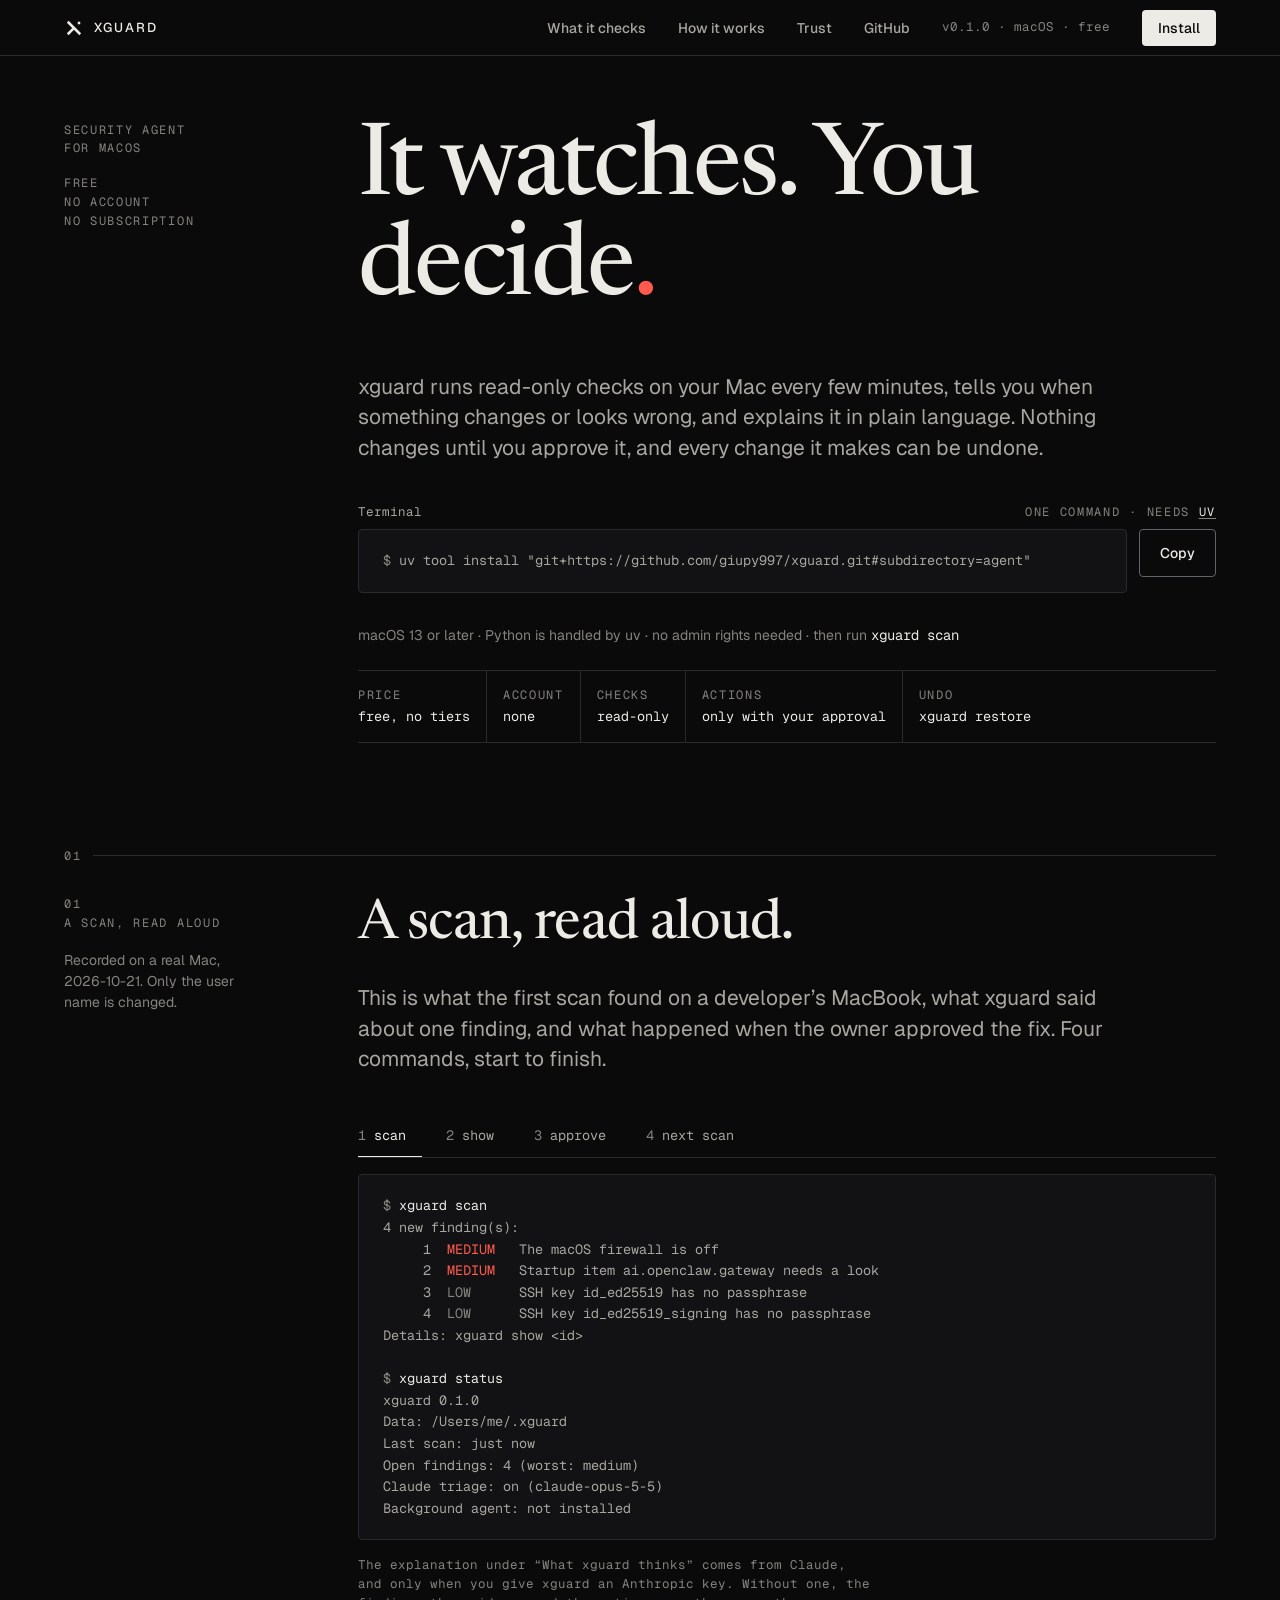
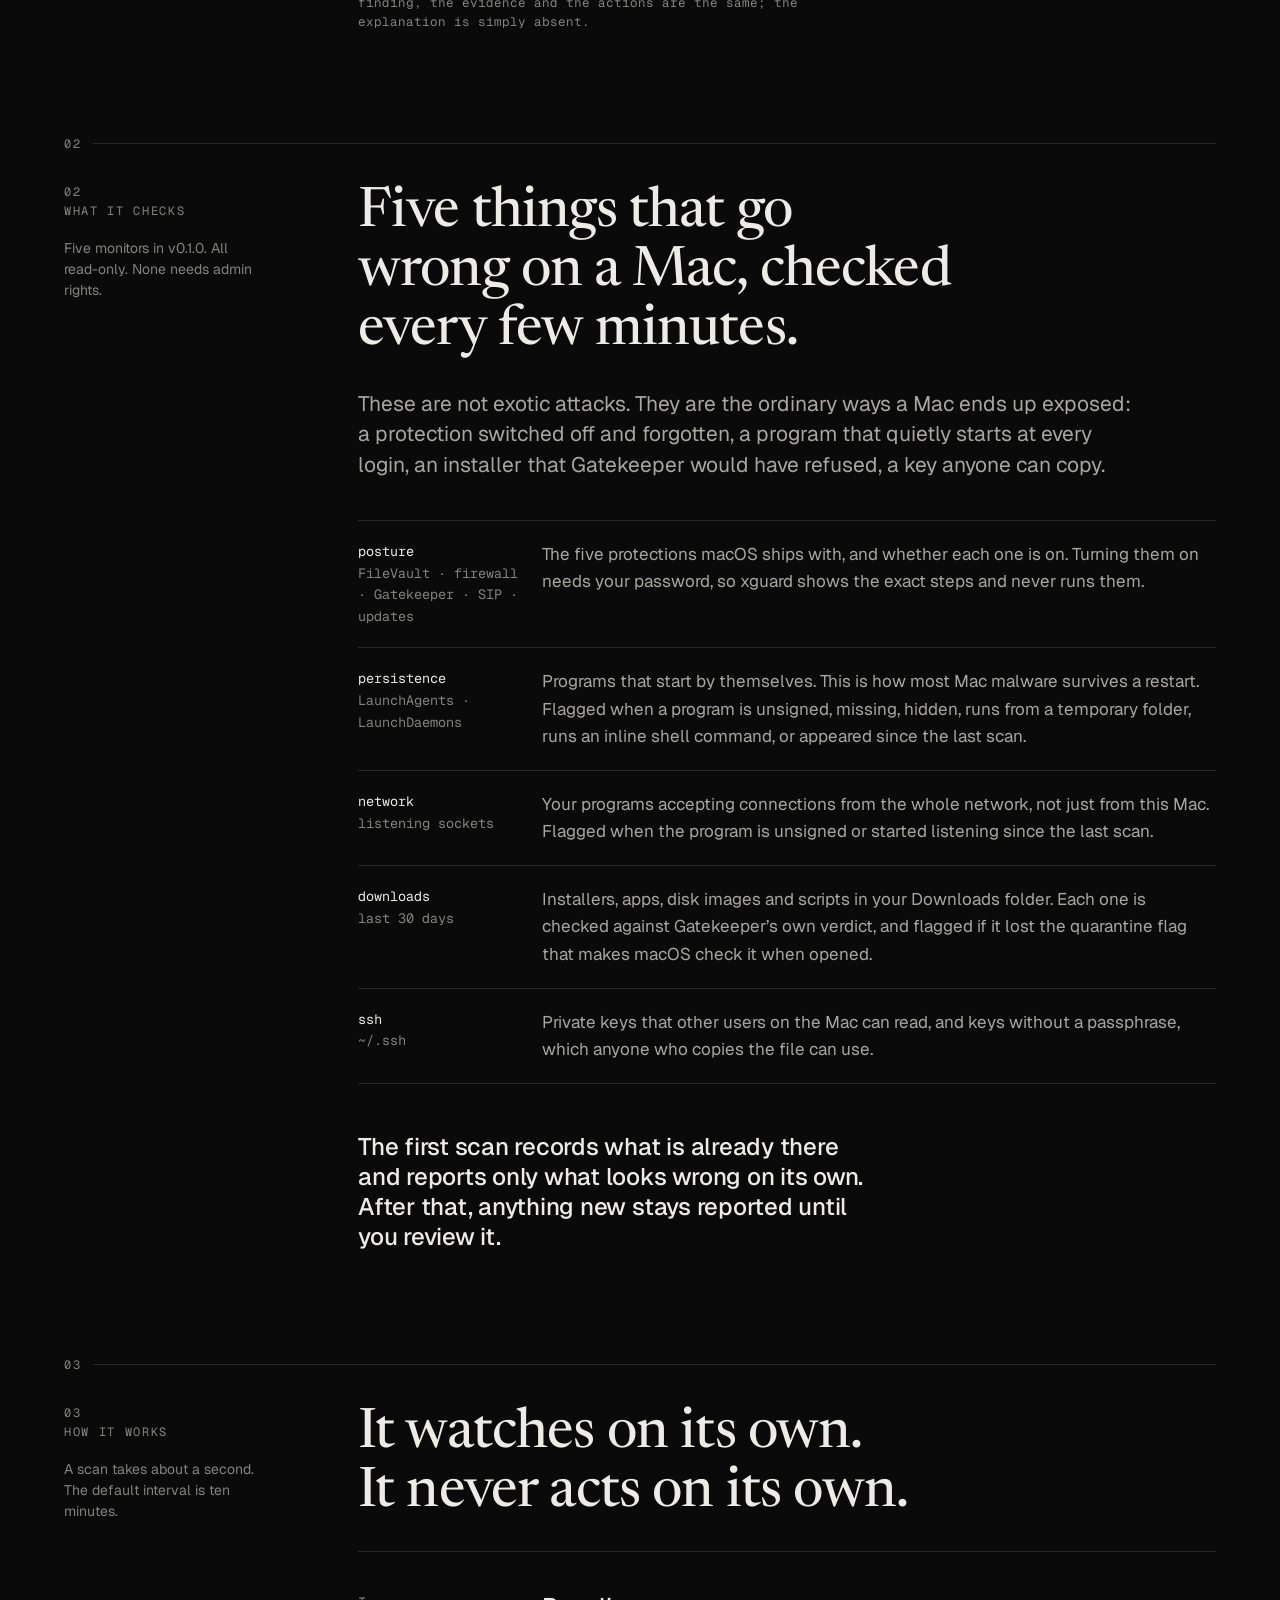
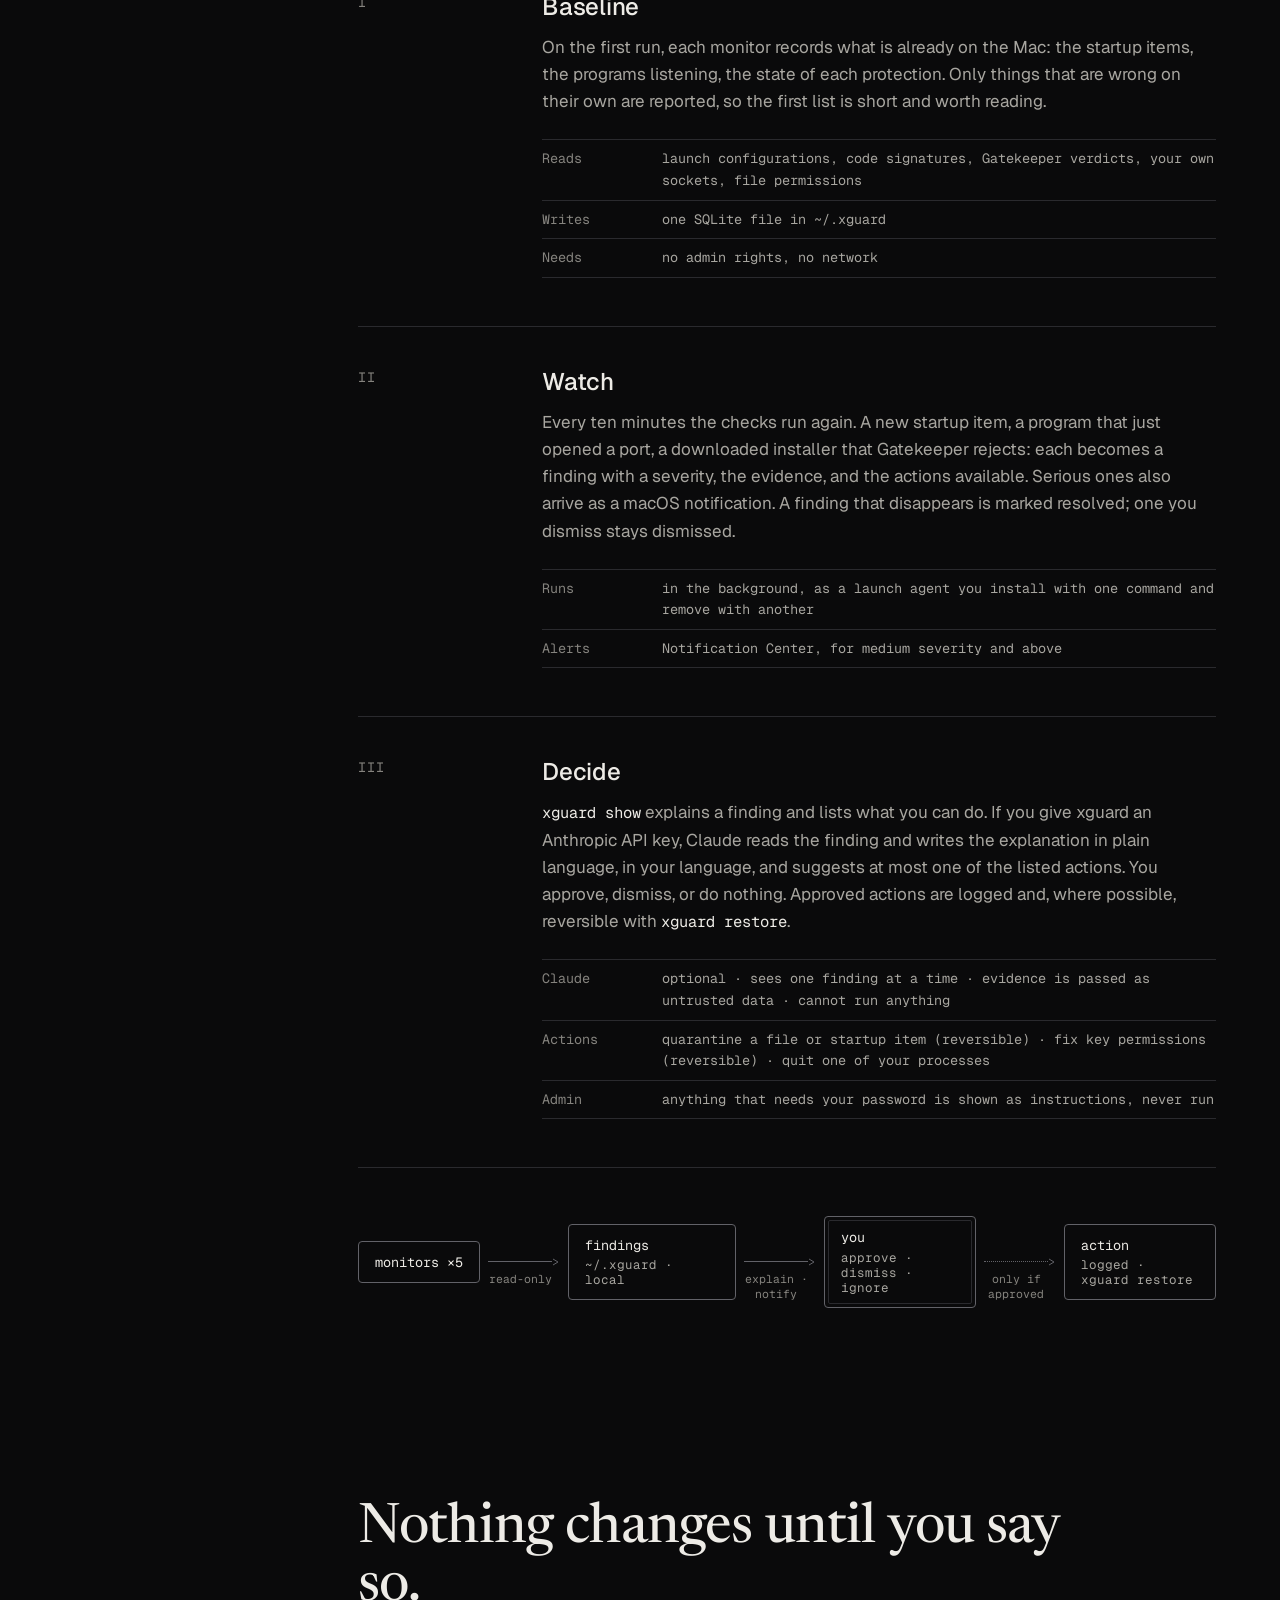
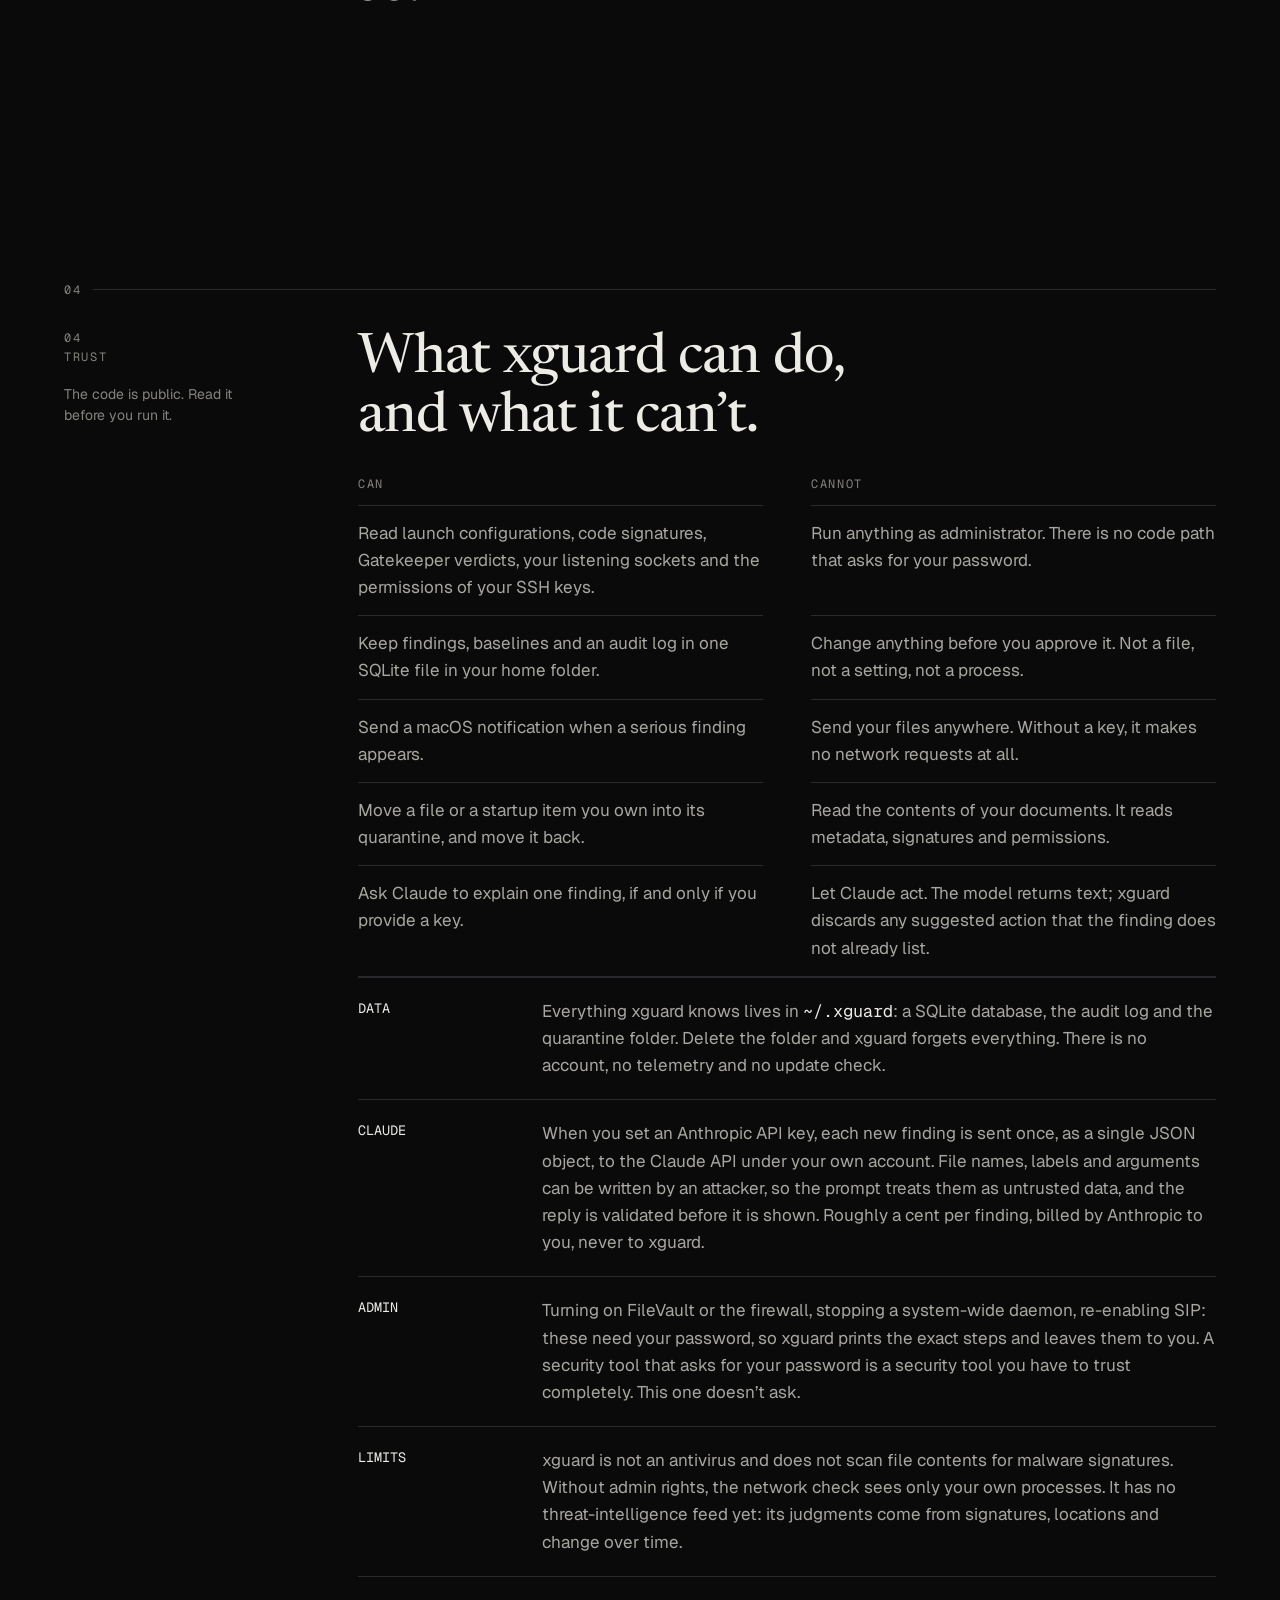
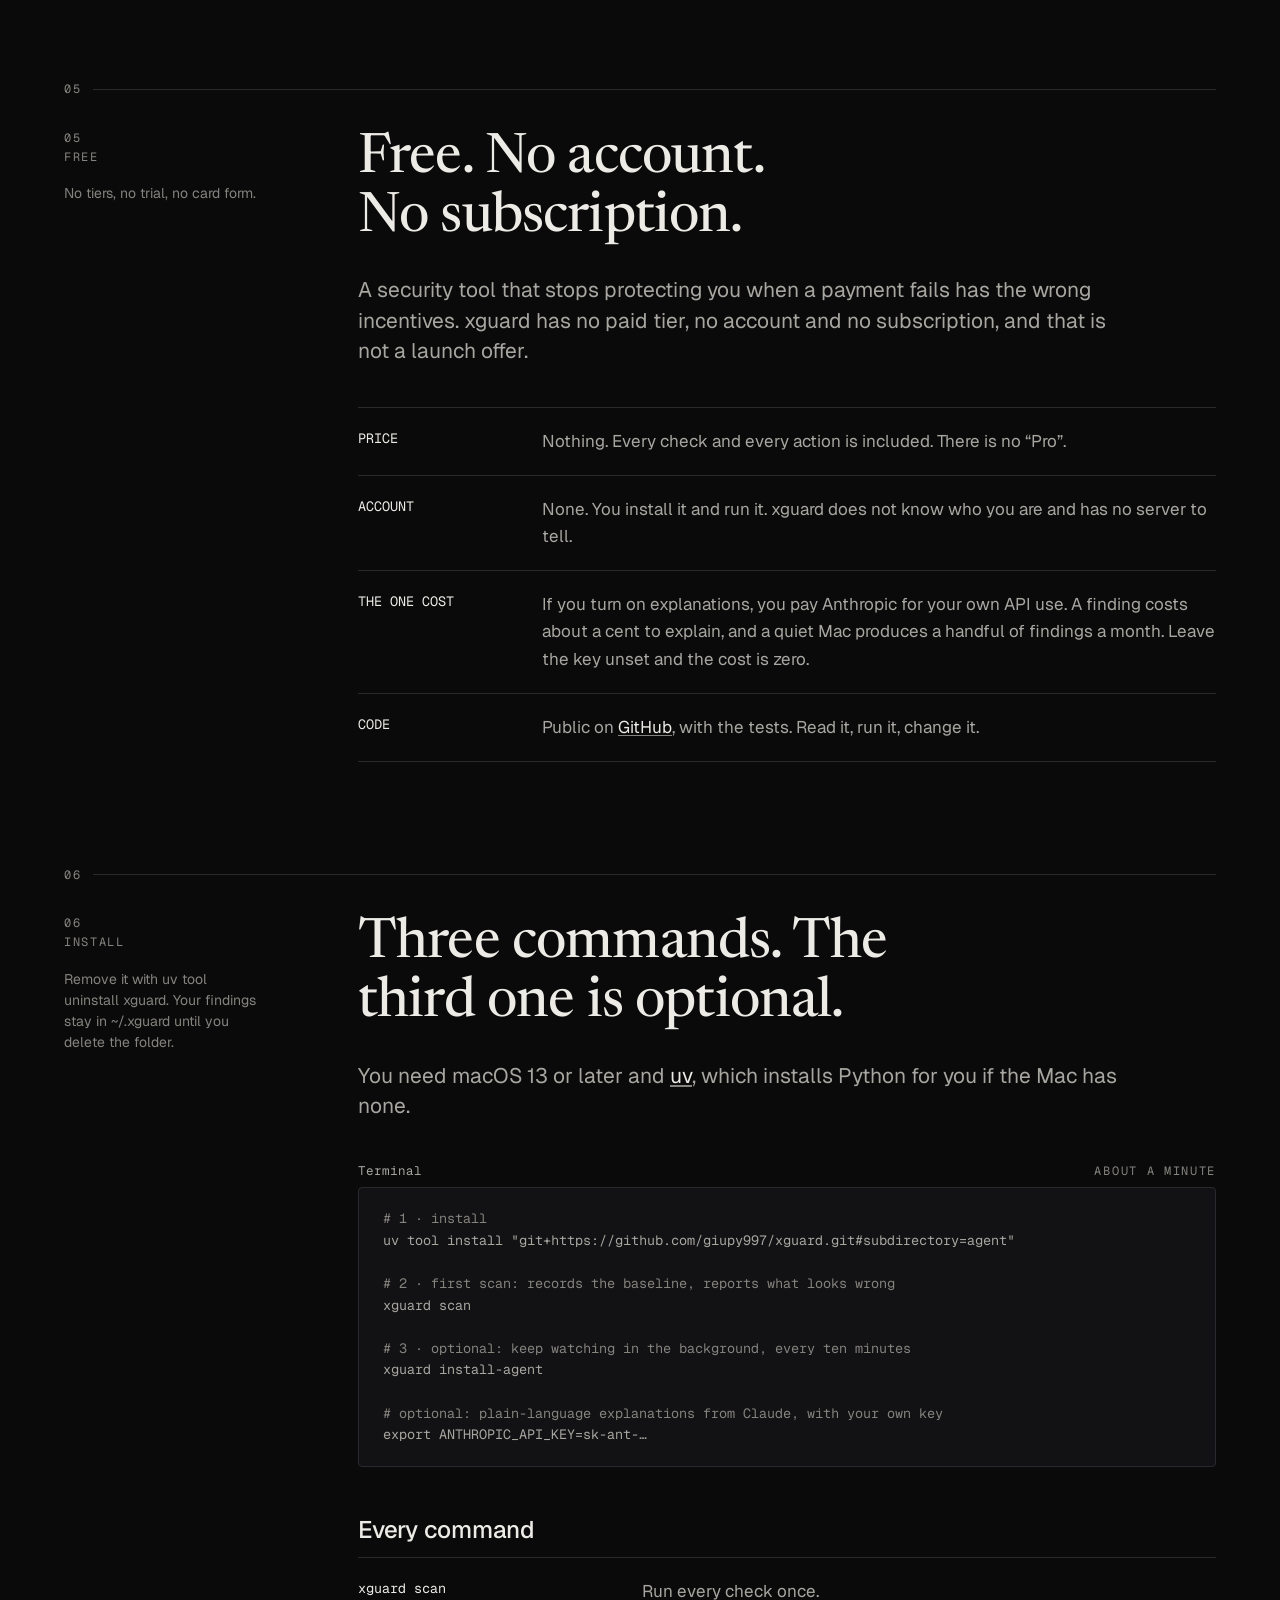
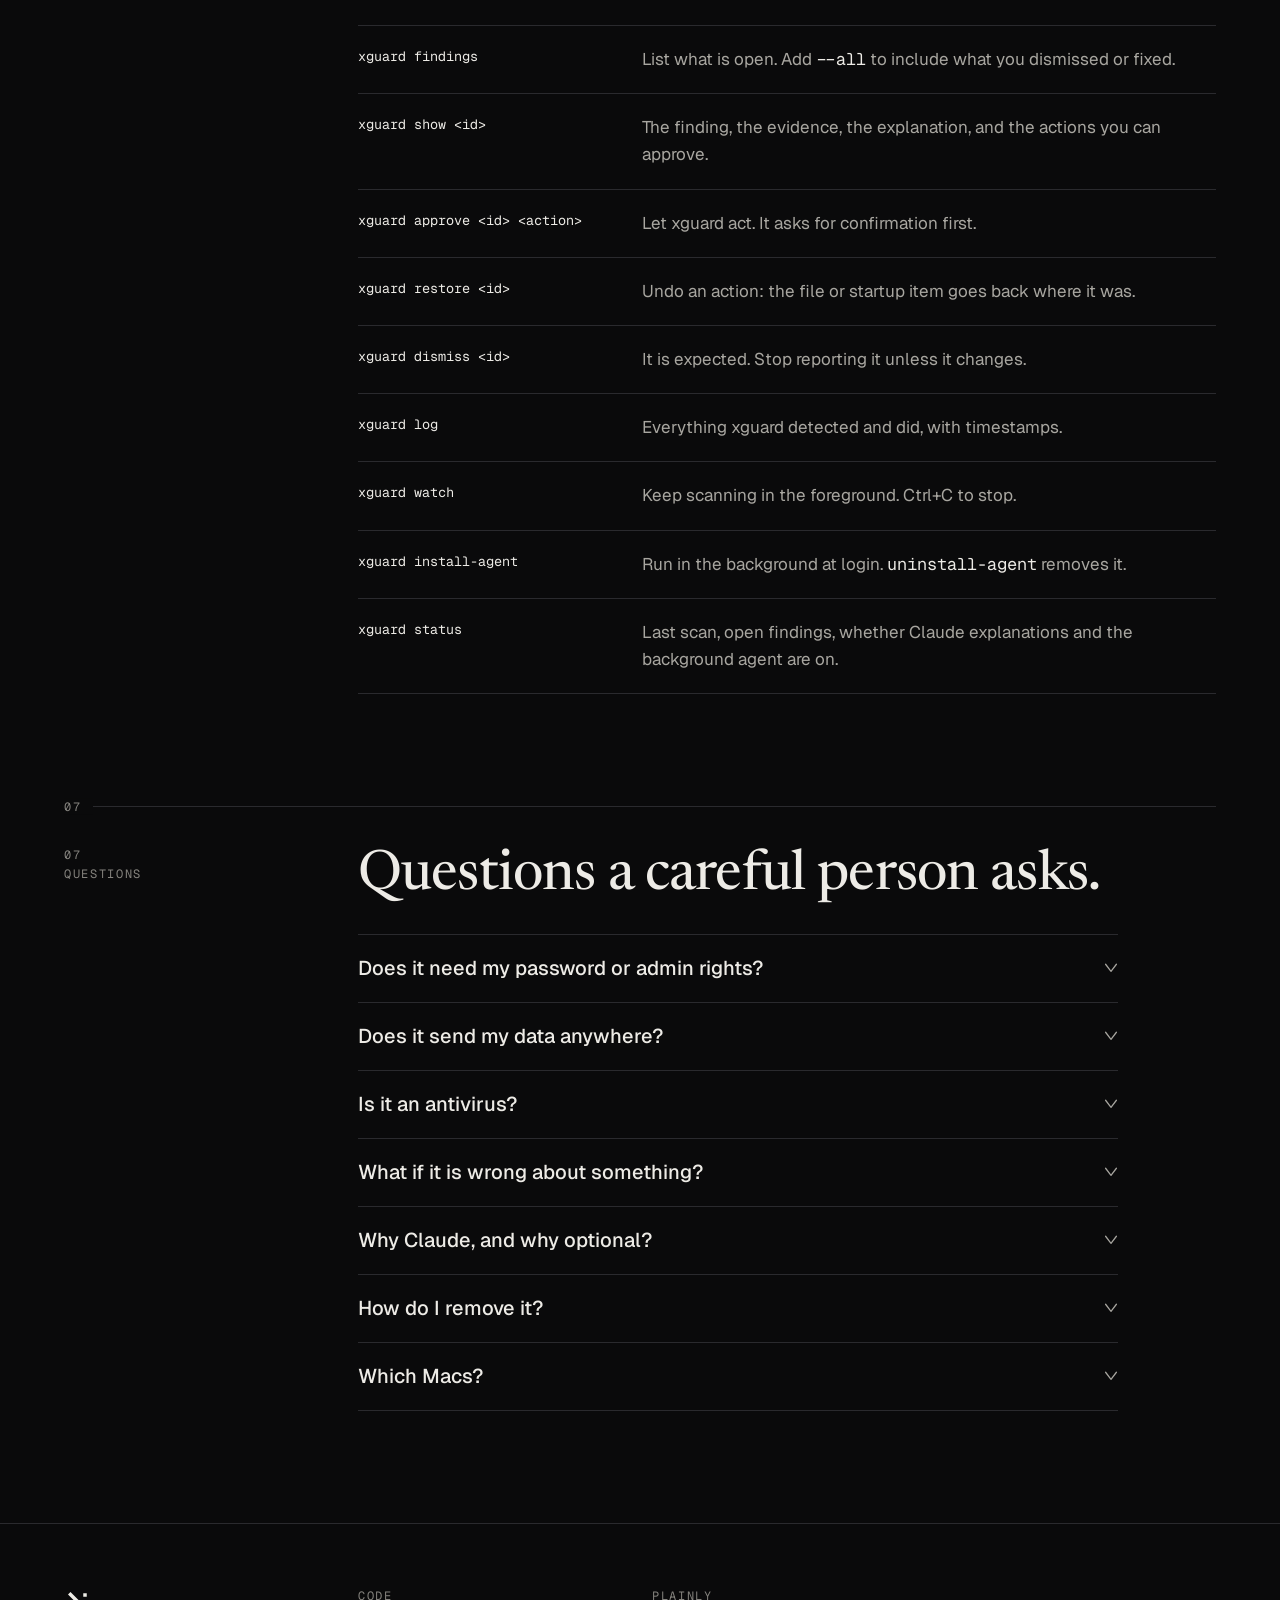
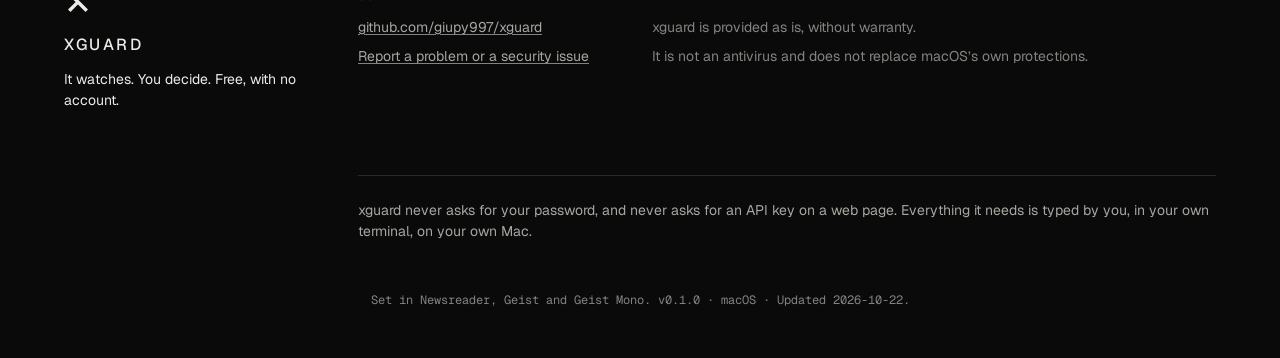
==== commit 3932dc70: "Replace the GUARDIAN landing page with the xguard site The site now describes xguard as it is: a fre" ====
--- a/index.html
+++ b/index.html
@@ -3,21 +3,20 @@
 <head>
 <meta charset="utf-8">
 <meta name="viewport" content="width=device-width, initial-scale=1">
-<title>GUARDIAN — Nothing gets signed unread.</title>
-<meta name="description" content="A non-custodial defense agent for Solana. GUARDIAN decodes and simulates every pending transaction, compares what the page says with what the payload does, and tells you when they disagree. It never sees your keys.">
+<title>xguard — It watches. You decide.</title>
+<meta name="description" content="xguard is a free, always-on security agent for your Mac. It runs read-only checks every few minutes, explains what it finds in plain language, and changes nothing until you approve it. No account, no subscription.">
 <meta name="color-scheme" content="dark">
 <meta name="theme-color" content="#0A0A0B">
-<link rel="icon" type="image/svg+xml" href="data:image/svg+xml,%3Csvg%20xmlns=%22http://www.w3.org/2000/svg%22%20viewBox=%220%200%2064%2064%22%20width=%2264%22%20height=%2264%22%3E%3Crect%20width=%2264%22%20height=%2264%22%20rx=%2212%22%20fill=%22%230A0A0B%22/%3E%3Cpath%20d=%22M32%2016H20A4%204%200%200%200%2016%2020V44A4%204%200%200%200%2020%2048H44A4%204%200%200%200%2048%2044V36H32%22%20fill=%22none%22%20stroke=%22%23EDEBE6%22%20stroke-width=%228%22%20stroke-linecap=%22butt%22%20stroke-linejoin=%22miter%22/%3E%3Crect%20x=%2240%22%20y=%2212%22%20width=%228%22%20height=%228%22%20fill=%22%23EDEBE6%22/%3E%3C/svg%3E">
-<meta property="og:title" content="GUARDIAN — Nothing gets signed unread.">
-<meta property="og:description" content="Non-custodial defense agent for Solana. Decodes, simulates and diffs every transaction before you sign. Never your keys.">
+<link rel="icon" type="image/svg+xml" href="data:image/svg+xml,%3Csvg%20xmlns%3D%22http%3A%2F%2Fwww.w3.org%2F2000%2Fsvg%22%20viewBox%3D%220%200%2064%2064%22%20width%3D%2264%22%20height%3D%2264%22%3E%3Crect%20width%3D%2264%22%20height%3D%2264%22%20rx%3D%2212%22%20fill%3D%22%230A0A0B%22%2F%3E%3Cpath%20d%3D%22M18%2018L46%2046M18%2046L33%2031%22%20stroke%3D%22%23EDEBE6%22%20stroke-width%3D%228%22%20stroke-linecap%3D%22butt%22%2F%3E%3Crect%20x%3D%2240%22%20y%3D%2216%22%20width%3D%228%22%20height%3D%228%22%20fill%3D%22%23EDEBE6%22%2F%3E%3C%2Fsvg%3E">
+<meta property="og:title" content="xguard — It watches. You decide.">
+<meta property="og:description" content="A free, always-on security agent for macOS. Read-only checks, plain-language explanations, nothing changes until you approve it.">
 <meta property="og:type" content="website">
-<!-- og:image: none at launch (no raster available). Add a 1200×630 PNG of the stacked lockup on ink later. -->
 <link rel="preconnect" href="https://fonts.googleapis.com">
 <link rel="preconnect" href="https://fonts.gstatic.com" crossorigin>
 <link rel="stylesheet" href="https://fonts.googleapis.com/css2?family=Newsreader:opsz,wght@48,450&family=Geist:wght@400..500&family=Geist+Mono:wght@400&display=swap">
 <style>
 /* ============================================================================
-   GUARDIAN design tokens — "The Red Pen" (final, 2026-10-20)
+   xguard design tokens — "The Red Pen" (2026-10-22)
    Paste this block unchanged at the top of the inline <style> in index.html.
    Contrast ratios below are computed (WCAG 2.x relative luminance), not estimated.
    Rule of the system: the only chromatic color on the site is --pen, and it is
@@ -79,7 +78,7 @@
   --t-body: 17px;      --lh-body: 1.6;                             /* Geist 400, measure 62ch */
   --t-lead: 21px;      --lh-lead: 1.45;                            /* Geist 400, paper-2, measure 56ch */
   --t-h3: 24px;        --lh-h3: 1.25; --ls-h3: -0.01em;            /* Geist 500 */
-  --t-tier: 32px;      --lh-tier: 1.1;                             /* Newsreader 450, pricing tier names */
+  --t-tier: 32px;      --lh-tier: 1.1;                             /* Newsreader 450, large mono-free display */
   --t-h2: clamp(32px, 4.6vw, 56px);   --lh-h2: 1.05; --ls-h2: -0.015em;  /* Newsreader 450, opsz 48 */
   --t-h1: clamp(42px, 8vw, 104px);    --lh-h1: 0.98; --ls-h1: -0.025em;  /* Newsreader 450, opsz 48 */
   --display-wght: 450;
@@ -234,7 +233,7 @@
 .lockup { display: inline-flex; align-items: center; gap: 10px; color: var(--logo); text-decoration: none; }
 .lockup svg { width: 20px; height: 20px; }
 .lockup .point { transition: transform var(--d-base) var(--ease); }
-.lockup:hover .point { transform: translate(6.4px, -6.4px); } /* 2px at the 20px render size */
+.lockup:hover .point { transform: translate(6.4px, -6.4px); } /* the lifted arm lifts a little more: 2px at 20px */
 .wordmark { font: 500 13px / 1 var(--font-body); letter-spacing: .16em; text-transform: uppercase; font-variant-ligatures: none; }
 .nav-links { display: none; align-items: center; gap: var(--s-6); }
 .nav-links > a:not(.btn) { font: 500 var(--t-small) / 1 var(--font-body); color: var(--paper-2); text-decoration: underline; text-decoration-color: transparent; text-underline-offset: 2px; transition: color var(--d-fast) var(--ease), text-underline-offset var(--d-fast) var(--ease), text-decoration-color var(--d-fast) var(--ease); }
@@ -268,7 +267,6 @@
 .hero-eyebrow span { display: inline; white-space: nowrap; }
 .hero-eyebrow .dot::after { content: " ·"; }
 .hero h1 { margin-bottom: .5em; }
-@media (max-width: 399.98px) { .hero h1 { max-width: 5.6em; } } /* "Nothing gets / signed / unread.": 3 lines at 320 (§9.3) */
 .stop { color: var(--pen); animation: stop var(--d-stop) var(--ease) 200ms both; }
 @keyframes stop { from { opacity: 0; } to { opacity: 1; } }
 /* The error slot overlays the gap above the proof line instead of reserving 24px of air. */
@@ -359,30 +357,6 @@
 .faq-item[open] > summary .caret { transform: none; }
 .faq-item .a { padding: var(--s-3) 0 var(--s-5); color: var(--paper-2); }
 
-/* ---- Inputs and forms (BRIEF §8.2, §12) ---- */
-.field { display: grid; gap: var(--s-2); min-width: 0; }
-.input, .select { width: 100%; height: var(--control-h); padding: 0 14px; background: var(--ink-1); border: 1px solid var(--rule-strong); border-radius: var(--r-control); font: 400 var(--t-body) / 1 var(--font-body); color: var(--paper); transition: border-color var(--d-fast) var(--ease); }
-.input::placeholder { color: var(--paper-3); opacity: 1; }
-.input:focus, .select:focus { border-color: var(--paper); }
-.input[aria-invalid="true"] { border-color: var(--pen); }
-.select-wrap { position: relative; }
-.select { appearance: none; -webkit-appearance: none; padding-right: 40px; }
-.select-wrap .caret { position: absolute; right: 14px; top: 50%; margin-top: -5px; color: var(--paper-2); pointer-events: none; transform: rotate(180deg); }
-.check { display: flex; align-items: center; gap: var(--s-3); font: 400 var(--t-small) / var(--lh-small) var(--font-body); color: var(--paper-2); cursor: pointer; }
-.check input { width: 18px; height: 18px; margin: 0; accent-color: var(--paper); cursor: pointer; }
-.hp { position: absolute; left: -10000px; top: auto; width: 1px; height: 1px; overflow: hidden; }
-.form-wrap { position: relative; }
-.form-row { display: grid; grid-template-columns: 1fr; gap: var(--s-3); max-width: 520px; }
-.form-msg { min-height: 24px; margin-top: var(--s-2); font: 400 var(--t-small) / 24px var(--font-body); color: var(--pen); max-width: none; }
-.form-wrap form { transition: opacity var(--d-base) var(--ease); }
-.form-wrap form.is-out { opacity: 0; pointer-events: none; }
-.form-done { animation: fadein var(--d-base) var(--ease) both; }
-.form-done[hidden] { display: none; }
-.form-done:focus { outline: none; }
-.form-done p { font: 500 var(--t-lead) / var(--lh-lead) var(--font-body); color: var(--paper); }
-@keyframes fadein { from { opacity: 0; } to { opacity: 1; } }
-@media (min-width: 600px) { .form-row { grid-template-columns: minmax(0, 1fr) auto; } }
-
 /* ============================================================================
    Sections
    ============================================================================ */
@@ -392,7 +366,6 @@
   .closing { margin-top: var(--block-gap); }
   .lead.cols { max-width: none; columns: 2; column-gap: var(--s-7); }
 }
-
 /* 03 — how it works */
 .layers { border-bottom: 1px solid var(--rule); }
 .layer { display: grid; grid-template-columns: 1fr; row-gap: var(--s-3); padding: var(--s-6) 0 40px; border-top: 1px solid var(--rule); }
@@ -414,10 +387,6 @@
   .layer { grid-template-columns: 160px 1fr; column-gap: var(--col-gap); row-gap: 0; padding: 40px 0 48px; }
   .spec-row { grid-template-columns: 96px minmax(0, 1fr); column-gap: var(--s-5); }
 }
-
-/* 04 — rules */
-.rules-note { margin-top: var(--s-4); }
-
 /* sparse act */
 .act { padding: var(--s-9) 0; scroll-margin-top: var(--scroll-margin); }
 .act p { font-family: var(--font-display); font-weight: var(--display-wght); font-size: var(--t-h2); line-height: var(--lh-h2); letter-spacing: var(--ls-h2); font-optical-sizing: none; font-variation-settings: "opsz" var(--display-opsz); color: var(--paper); max-width: 20ch; }
@@ -425,7 +394,6 @@
   .act { display: grid; grid-template-columns: repeat(12, minmax(0, 1fr)); column-gap: var(--col-gap); padding: var(--s-12) 0; }
   .act p { grid-column: 4 / 12; max-width: none; }
 }
-
 /* 05 — trust: can / cannot as two aligned ruled lists */
 .cc { display: grid; grid-template-columns: 1fr; row-gap: var(--s-6); }
 .cc-col { display: grid; grid-template-rows: auto; min-width: 0; }
@@ -438,87 +406,8 @@
   .cc-col ul { display: grid; grid-row: 2 / -1; grid-template-rows: subgrid; }
   .cc-col li:last-child { border-bottom: 0; }
 }
-
-/* 06 — comparison */
-.compare { min-width: 640px; table-layout: fixed; }
-.compare th:first-child { width: 40%; }
-.compare thead th:not(:first-child) { width: 20%; }
-.compare td:last-child { color: var(--paper); }          /* GUARDIAN is the subject column: weight, not color */
-.compare thead th:last-child { color: var(--paper-2); }
-.ledger-wrap:focus-visible { outline-offset: 2px; }
 .foot { margin-top: var(--s-4); max-width: var(--measure); }
 .foot + .foot { margin-top: var(--s-3); }
-
-/* 07 — pricing */
-.pricing { min-width: 720px; display: none; }
-.pricing thead th { vertical-align: bottom; border-top: 0; }
-.pricing thead th:first-child { width: 34%; }
-.pricing .tier { display: block; font: 450 var(--t-tier) / var(--lh-tier) var(--font-display); font-optical-sizing: none; font-variation-settings: "opsz" 32; letter-spacing: -.01em; text-transform: none; color: var(--paper); }
-.pricing .price { display: block; margin-top: var(--s-2); font: 400 var(--t-mono) / var(--lh-mono) var(--font-mono); font-variant-numeric: tabular-nums; letter-spacing: 0; text-transform: none; color: var(--paper-2); }
-.pricing .cta td { padding-top: var(--s-5); padding-bottom: var(--s-5); }
-.pricing .cta .btn { width: 100%; padding: 0 var(--s-3); }
-.tier-list { padding-top: var(--s-5); border-top: 1px solid var(--rule); }
-.tier-list + .tier-list { margin-top: var(--s-6); }
-.tier-list .tier { display: block; font: 450 var(--t-tier) / var(--lh-tier) var(--font-display); font-optical-sizing: none; font-variation-settings: "opsz" 32; letter-spacing: -.01em; color: var(--paper); }
-.tier-list .price { display: block; margin: var(--s-2) 0 var(--s-5); font: 400 var(--t-mono) / var(--lh-mono) var(--font-mono); color: var(--paper-2); }
-.tier-list .ruled .row { grid-template-columns: 1fr auto; column-gap: var(--s-4); padding: 12px 0; }
-.tier-list .ruled dt { font: 400 15px / 1.5 var(--font-body); color: var(--paper); }
-.tier-list .ruled dd { font: 400 var(--t-mono) / 1.5 var(--font-mono); font-variant-numeric: tabular-nums; text-align: right; color: var(--paper-2); }
-.tier-list .btn { margin-top: var(--s-5); width: 100%; }
-@media (min-width: 840px) {
-  /* Equal tier columns; cells wrap instead of widening the table past the text block. */
-  .pricing { display: table; min-width: 0; table-layout: fixed; }
-  .pricing thead th:first-child { width: 34%; }
-  .pricing thead th:not(:first-child) { width: 22%; }
-  .pricing td { overflow-wrap: anywhere; }
-  .tier-lists { display: none; }
-}
-
-/* 08 — roadmap: the timeline */
-.timeline { position: relative; display: grid; grid-template-columns: 1fr; row-gap: var(--s-6); padding-left: 28px; }
-.timeline::before { content: ""; position: absolute; left: 3px; top: 0; bottom: 0; width: 1px; background: var(--rule-strong); }
-.tl-col { position: relative; min-width: 0; }
-.tl-col::before { content: ""; position: absolute; left: -28px; top: 7px; width: 7px; height: 1px; background: var(--paper-3); }
-.tl-col .eyebrow { color: var(--paper-2); margin-bottom: var(--s-3); }
-.tl-col li { display: grid; grid-template-columns: 20px 1fr; column-gap: var(--s-2); padding: 10px 0; border-top: 1px solid var(--rule); font: 400 var(--t-mono) / var(--lh-mono) var(--font-mono); color: var(--paper-2); }
-.tl-col li:last-child { border-bottom: 1px solid var(--rule); }
-.tl-col li .g { color: var(--paper); }
-.here { position: relative; display: flex; align-items: center; gap: var(--s-2); margin: 0 0 var(--s-4) -28px; font: 400 var(--t-mono-sm) / 1 var(--font-mono); color: var(--paper); white-space: nowrap; }
-.here::before { content: ""; width: 8px; height: 8px; background: var(--paper); flex: none; }
-.tl-cap { margin-top: var(--s-6); }
-.tl-legend { margin-top: var(--s-6); }
-.tl-legend + .tl-cap { margin-top: var(--s-2); }
-@media (min-width: 1024px) { .tl-legend { display: none; } .tl-legend + .tl-cap { margin-top: var(--s-6); } }
-@media (min-width: 840px) {
-  /* Rows are shared across the three columns (subgrid) so every hairline runs straight across. */
-  .timeline { grid-template-columns: repeat(3, minmax(0, 1fr)); grid-template-rows: repeat(4, auto); column-gap: var(--s-5); padding: 0; row-gap: 0; }
-  .timeline::before { left: 0; right: 0; top: 52px; bottom: auto; height: 1px; width: auto; }
-  .timeline::after { content: ""; position: absolute; right: 0; top: 49px; width: 1px; height: 7px; background: var(--paper-3); } /* the end tick */
-  .tl-col { grid-row: 1 / -1; display: grid; grid-template-rows: subgrid; padding-top: 72px; }
-  .tl-col ul { grid-row: 1 / -1; display: grid; grid-template-rows: subgrid; }
-  .tl-col::before { left: 0; top: 49px; width: 1px; height: 7px; }
-  .tl-col .eyebrow { position: absolute; left: 0; right: 0; top: 0; margin: 0; white-space: normal; }
-  .here { position: absolute; left: 36%; top: 48px; margin: 0; padding-right: var(--s-2); background: var(--ink-0); }
-}
-
-/* 10 — waitlist */
-.wl { max-width: 560px; margin: 0 auto; text-align: center; }
-.wl h2 { max-width: none; margin-left: auto; margin-right: auto; }
-.wl > p { margin: 0 auto; }
-.wl-form { margin-top: 40px; text-align: left; }
-.wl-form .fields { display: grid; grid-template-columns: 1fr; gap: var(--s-4); }
-.wl-form .check { margin-top: var(--s-4); }
-.wl-form .btn { width: 100%; margin-top: var(--s-5); }
-.wl-form .form-msg { margin-top: var(--s-3); }
-.wl .privacy { margin-top: var(--s-4); max-width: none; }
-.wl .form-done { padding: var(--s-6) 0; text-align: center; }
-.wl .form-done p { margin: 0 auto; }
-@media (min-width: 600px) { .wl-form .fields { grid-template-columns: 1fr 1fr; } }
-@media (min-width: 1024px) {
-  #waitlist .text { grid-column: 1 / -1; grid-row: 2; }
-  #waitlist .margin { grid-row: 2; }
-}
-
 /* ============================================================================
    Diagrams (BRIEF §11): HTML + CSS, SVG only for arrowheads and the pen ellipse
    ============================================================================ */
@@ -533,127 +422,6 @@
 .node.dbl { padding: 3px; }
 .node.dbl > div { border: 1px solid var(--rule); border-radius: 2px; padding: var(--s-2) var(--s-3); }
 @media (min-width: 1024px) { .dg { margin-top: var(--block-gap); } }
-
-/* 11.1 declared vs actual */
-.dg-dva { display: grid; grid-template-columns: 1fr; row-gap: var(--s-5); min-height: 340px; }
-.dg-dva .payload { font-size: var(--t-mono-sm); line-height: 28px; color: var(--paper-2); }
-.dg-dva .payload li { display: flex; column-gap: 20px; row-gap: 4px; align-items: baseline; flex-wrap: wrap; }
-.dg-dva .payload .i { color: var(--paper-3); width: 1ch; flex: none; }
-.ring { position: relative; display: inline-block; padding: 0 2px; color: var(--paper); }
-/* The ellipse circumscribes the glyph box: about 20px clear at the ends, 6px at the corners. */
-.ring svg { position: absolute; left: -18px; top: -2px; width: calc(100% + 36px); height: calc(100% + 4px); overflow: visible; pointer-events: none; }
-.ring ellipse { fill: none; stroke: var(--pen); stroke-width: 1.5; vector-effect: non-scaling-stroke; }
-.dg-dva .pen-note { color: var(--pen); white-space: nowrap; }
-@media (max-width: 839.98px) {
-  .dg-dva .arrow { flex-direction: column; width: 8px; height: 56px; margin-left: 20px; }
-  .dg-dva .arrow .line { width: 1px; min-width: 0; min-height: 8px; }
-  .dg-dva .arrow svg { transform: rotate(90deg); }
-}
-@media (min-width: 840px) {
-  /* The arrow runs from the button to the payload it hides, so the two halves read as one statement. */
-  .dg-dva { grid-template-columns: max-content minmax(56px, 1fr) max-content; column-gap: var(--s-5); align-items: start; min-height: 176px; }
-  /* centred on the fake button: eyebrow line 16.8 + gap 12 + half the 44px button, minus half the 8px arrow */
-  .dg-dva .arrow { margin-top: calc(var(--t-eyebrow) * var(--lh-eyebrow) + 12px + 18px); height: 8px; }
-  .dg-dva .payload { padding-top: 8px; } /* payload line 1 shares the button's centre line */
-  .dg-dva .pen-note { margin-left: var(--s-2); }
-}
-
-/* 11.2 sequence */
-.dg-seq { display: grid; grid-template-columns: 1fr; justify-items: start; min-height: 520px; }
-.dg-seq .arrow { display: grid; grid-template-columns: 8px 1fr; column-gap: var(--s-4); align-items: center; height: 56px; width: 100%; margin-left: 20px; }
-.dg-seq .arrow .ar { display: flex; flex-direction: column; align-items: center; height: 56px; width: 8px; color: var(--rule-strong); }
-.dg-seq .arrow .ar .line { width: 1px; min-width: 0; min-height: 8px; }
-.dg-seq .arrow.dotted .ar .line { width: 0; border-top: 0; border-left: 1px dotted currentColor; height: 100%; }
-.dg-seq .arrow .ar svg { transform: rotate(90deg); }
-.dg-seq .cap { color: var(--paper-3); }
-.dg-seq .lat { margin: var(--s-2) 0 0 20px; color: var(--paper-3); }
-.steps { display: flex; flex-direction: column; margin-top: 8px; padding-top: 8px; border-top: 1px solid var(--rule); font-size: var(--t-mono-sm); color: var(--paper-2); }
-.steps span { padding: 4px 0; }
-.steps .diff { align-self: flex-start; padding: 3px 8px; margin: 2px 0; border: 1px solid var(--pen); border-radius: 2px; color: var(--pen); }
-@media (min-width: 1024px) {
-  /* Row 1: nodes and arrows. Row 2: each caption centred under its own arrow, the latency under GUARDIAN. */
-  .dg-seq { grid-template-columns: auto minmax(48px, 1fr) auto minmax(48px, 1fr) auto minmax(48px, 1fr) auto minmax(48px, 1fr) auto; grid-template-rows: auto auto; align-items: center; min-height: 0; padding-bottom: var(--s-2); }
-  .dg-seq > .node { grid-row: 1; }
-  .dg-seq .lat { grid-row: 2; grid-column: 5; justify-self: center; margin: 0; padding-top: var(--s-2); white-space: nowrap; }
-  .dg-seq .arrow { display: contents; }
-  .dg-seq .arrow .ar { grid-row: 1; flex-direction: row; height: auto; width: 100%; }
-  .dg-seq .arrow .ar .line { width: auto; min-height: 0; flex: 1; height: 1px; }
-  .dg-seq .arrow.dotted .ar .line { border-left: 0; border-top: 1px dotted currentColor; width: auto; height: 0; }
-  .dg-seq .arrow .ar svg { transform: none; }
-  .dg-seq .cap { grid-row: 2; justify-self: center; padding-top: var(--s-2); white-space: nowrap; text-align: center; }
-  .dg-seq .cap-0 { grid-column: 2; }
-  .dg-seq .cap-1 { grid-column: 4; }
-  .dg-seq .cap-2 { grid-column: 6; }
-  .dg-seq .cap-3 { grid-column: 8; }
-  .steps { flex-direction: row; align-items: center; }
-  .steps span { padding: 2px 8px; border-left: 1px solid var(--rule); }
-  .steps span:first-child { padding-left: 0; border-left: 0; }
-  .steps .diff { align-self: auto; margin: 0 4px; padding: 2px 8px; border-left: 1px solid var(--pen); }
-  .steps .diff + span { border-left: 0; padding-left: 4px; }
-}
-@media (min-width: 1024px) and (max-width: 1319.98px) {   /* text block under 879px: compact nodes */
-  .dg-seq .node { padding: 10px 12px; }
-  .dg-seq .node.dbl > div { padding: var(--s-2); }
-  .dg-seq { grid-template-columns: auto minmax(32px, 1fr) auto minmax(32px, 1fr) auto minmax(32px, 1fr) auto minmax(32px, 1fr) auto; }
-  .steps { font-size: 12px; }
-  .steps span { padding: 2px 6px; }
-  .dg-seq .cap { font-size: 12px; white-space: normal; max-width: 12ch; }
-}
-@media (min-width: 1024px) and (max-width: 1179.98px) {
-  .dg-seq { grid-template-columns: auto minmax(16px, 1fr) auto minmax(16px, 1fr) auto minmax(16px, 1fr) auto minmax(16px, 1fr) auto; }
-}
-
-/* 11.3 data path */
-.dg-dp { display: grid; grid-template-columns: 1fr; row-gap: var(--s-5); min-height: 700px; }
-.dg-dp .box { display: block; width: 100%; max-width: 320px; white-space: normal; }
-.dg-dp .box .t { display: block; margin-bottom: 6px; color: var(--paper); }
-.dg-dp .box .ln { display: block; font-size: var(--t-mono-sm); color: var(--paper-2); }
-.dg-dp .box .ln.hi { color: var(--paper); }
-.dg-dp .region { position: relative; min-width: 0; }
-.dp-keys { position: relative; display: flex; align-items: center; gap: var(--s-3); color: var(--paper-3); }
-.dp-keys::before, .dp-keys::after { content: ""; flex: 1; border-top: 1px dashed var(--paper-3); }
-.dp-flow { display: grid; grid-template-columns: 1fr 1fr; column-gap: var(--s-5); align-items: end; }
-.dp-flow .arrow { flex-direction: column; align-items: flex-start; gap: 6px; height: auto; width: auto; }
-.dp-flow .arrow .ar { display: flex; flex-direction: column; align-items: center; width: 8px; height: 48px; color: var(--rule-strong); }
-.dp-flow .arrow .ar .line { width: 1px; min-width: 0; min-height: 8px; }
-.dp-flow .arrow .ar svg { transform: rotate(90deg); }
-.dp-flow .arrow.back .ar { flex-direction: column-reverse; }
-.dp-flow .arrow.back .ar svg { transform: rotate(-90deg); }
-.dp-flow .cap { color: var(--paper-3); max-width: 100%; }
-.dp-public { position: relative; display: grid; grid-template-columns: 1fr; row-gap: var(--s-5); padding: var(--s-6) var(--s-4) var(--s-4); border: 1px dashed var(--paper-3); border-radius: var(--r-control); }
-.dp-public > .lbl { position: absolute; left: 12px; top: -10px; padding: 0 6px; background: var(--ink-0); color: var(--paper-3); }
-.dp-public .e-agent { order: 4; }
-.dp-public .region.agent { order: 5; }
-@media (min-width: 840px) {
-  /* The adapter keeps one-line labels; wallet and agent boxes are capped so both arrow tracks get
-     room for two-line captions. */
-  .dg-dp { grid-template-columns: auto 40px minmax(0, 1fr) auto minmax(0, 1fr) auto; grid-template-rows: auto auto; column-gap: 0; row-gap: 0; min-height: 260px; align-items: start; }
-  .dg-dp .adapter .box .ln { white-space: nowrap; }
-  .dg-dp .wallet .box, .dg-dp .agent .box { max-width: 144px; }
-  .dg-dp .eyebrow { grid-row: 1; padding: 28px 0 12px; }
-  .dg-dp .region { grid-row: 2; }
-  .dg-dp .e-wallet, .dg-dp .region.wallet { grid-column: 1; }
-  .dg-dp .box { width: auto; max-width: none; }
-  .dp-keys { grid-column: 2; grid-row: 1 / 3; flex-direction: column; justify-self: center; height: 100%; min-height: 240px; padding-top: 10px; }
-  .dp-keys::before, .dp-keys::after { border-top: 0; border-left: 1px dashed var(--paper-3); }
-  .dp-keys span { writing-mode: vertical-rl; transform: rotate(180deg); white-space: nowrap; }
-  .dp-flow { grid-template-columns: 1fr; grid-template-rows: 1fr 1fr; align-items: center; align-self: stretch; padding: 0 12px; }
-  .dg-dp .flow-1 { grid-column: 2 / 4; grid-row: 2; padding-left: 52px; }
-  .dp-flow .arrow { width: auto; gap: 4px; }
-  .dp-flow .arrow .ar { flex-direction: row; width: 100%; height: auto; }
-  .dp-flow .arrow .ar .line { width: auto; flex: 1; height: 1px; min-height: 0; }
-  .dp-flow .arrow .ar svg { transform: none; }
-  .dp-flow .arrow.back { flex-direction: column-reverse; }
-  .dp-flow .arrow.back .ar { flex-direction: row-reverse; }
-  .dp-flow .arrow.back .ar svg { transform: rotate(180deg); }
-  .dp-public { grid-column: 4 / 7; grid-row: 1 / 3; display: grid; grid-template-columns: subgrid; grid-template-rows: subgrid; padding: 0 14px 14px; row-gap: 0; }
-  .dp-public .e-adapter { grid-column: 1; grid-row: 1; }
-  .dp-public .e-agent { grid-column: 3; grid-row: 1; }
-  .dp-public .region.adapter { grid-column: 1; grid-row: 2; }
-  .dp-public .flow-2 { grid-column: 2; grid-row: 2; }
-  .dp-public .region.agent { grid-column: 3; grid-row: 2; }
-}
-
 /* ============================================================================
    Footer (BRIEF §9.15, ADDENDUM §3)
    ============================================================================ */
@@ -681,435 +449,72 @@
   .footer-cols > :nth-child(3) { grid-column: 7 / -1; }
   .notice { margin-left: calc((100% + var(--col-gap)) / 4); }
 }
-
-/* ============================================================================
-   READING-CSS — section 01, "The Reading" (BRIEF §8.3, §8.8, §10; ADDENDUM §7–§8)
-   Every selector is scoped under #reading. Shared base classes are used, never defined.
-   Motion: opacity and transform only, plus max-height on the margin note and width on
-   the hold bar (both allowed by BRIEF §7.1). Red (--pen) marks only what is wrong.
-   ============================================================================ */
-
-/* The hero → 01 step is tighter than the other sections so the tab strip sits in the first view. */
-@media (min-width: 1024px) { #reading.sec { padding-top: var(--s-8); } }
-#reading .text > .lead { margin-bottom: var(--s-5); }
-
-/* ---- Tabs (§8.8) -------------------------------------------------------- */
-/* 840+: five columns (the first wider for its longer second line), every label set on two lines at the same break, numeral hanging,
-   labels sitting on the track. Below 840: one scrolling line (see Responsive). */
-#reading .tabs { position: relative; display: grid; grid-template-columns: minmax(0, 1.45fr) repeat(4, minmax(0, 1fr)); align-items: end; }
-#reading .tabs::after { content: ""; position: absolute; left: 0; right: 0; bottom: 0; height: 1px; background: var(--rule); }
-#reading [role="tab"] {
-  position: relative;
-  appearance: none;
-  margin: 0;
-  padding: var(--s-3) var(--s-3) var(--s-3) calc(var(--s-3) + 2ch);
-  text-indent: -2ch;
-  background: none;
-  border: 0;
-  border-radius: var(--r-control) var(--r-control) 0 0;
-  font: 400 var(--t-mono) / var(--lh-mono) var(--font-mono);
-  font-variant-numeric: tabular-nums;
-  color: var(--paper-2);
-  text-align: left;
-  cursor: pointer;
-  transition: color var(--d-fast) var(--ease);
-}
-#reading [role="tab"]:first-child { padding-left: 2ch; }          /* flush with the panel edge */
-#reading [role="tab"] .l2 { display: block; text-indent: 0; }
-#reading [role="tab"]::after {     /* the 2px paper underline of the selected tab */
-  content: "";
-  position: absolute;
-  left: var(--s-3); right: var(--s-3); bottom: 0;
-  height: 2px;
-  z-index: 1;
-}
-#reading [role="tab"]:first-child::after { left: 0; }
-#reading [role="tab"]:hover { background: var(--ink-2); color: var(--paper); }
-#reading [role="tab"][aria-selected="true"] { color: var(--paper); }
-#reading [role="tab"][aria-selected="true"]::after { background: var(--paper); }
-#reading [role="tab"] .n { color: var(--paper-3); }
-#reading [role="tab"]:hover .n { color: var(--paper-2); }
-
-/* ---- Panel (§10.2) ------------------------------------------------------ */
-/* A fixed stage: the script sets min-height to the tallest case (notes expanded, insets closed), so
-   switching cases never changes the page height. The case fills the stage and the toolbar always sits
-   on its floor, so a shorter case shows a wider gap above the toolbar, never a hole under it. */
-#reading .panel {
-  --note-max: 120px;
-  position: relative;
-  display: flex;
-  flex-direction: column;
-  min-height: var(--panel-min-h);
-  margin-top: var(--s-4);
-  padding: var(--s-5);
-  background: var(--ink-1);
-  border: 1px solid var(--rule);
-  border-radius: var(--r-panel);
-  container-type: inline-size;
-  font-family: var(--font-mono);
-  font-size: var(--t-mono);
-  line-height: var(--lh-mono);
-  font-variant-numeric: tabular-nums;
-  font-feature-settings: "tnum";
-  color: var(--paper-2);
-}
-#reading .panel:focus-visible { outline-offset: 2px; }
-#reading .case { display: flex; flex-direction: column; }
-#reading .case.is-active { flex: 1 0 auto; }
-/* All five cases are in the DOM. The active one is in flow; the others are laid out invisibly at the
-   same width (absolutely positioned) so the script can measure them. */
-#reading .case:not(.is-active) {
-  position: absolute;
-  top: var(--s-5); left: var(--s-5); right: var(--s-5);
-  visibility: hidden;
-  pointer-events: none;
-  user-select: none;
-}
-#reading .panel.no-transition *, #reading .panel.no-transition *::before, #reading .panel.no-transition *::after { transition: none !important; }
-
-/* Order: DECLARED, READ, SIMULATION, VERDICT, toolbar. From a 600px panel, the verdict moves under
-   DECLARED, beside the row it explains (DOM: .top > .left(declared, verdict) + .read). */
-#reading .top, #reading .left { display: contents; }
-#reading .declared { order: 1; }
-#reading .read { order: 2; margin-top: var(--s-5); }
-#reading .sim { order: 3; margin-top: var(--s-5); }
-#reading .verdict { order: 4; margin-top: var(--s-5); }
-#reading .toolbar { order: 5; }
-#reading .region { min-width: 0; }
-@container (min-width: 600px) {
-  #reading .top { display: grid; grid-template-columns: 5fr 7fr; column-gap: var(--s-6); align-items: start; order: 1; }
-  #reading .left { display: block; min-width: 0; }
-  #reading .read { margin-top: 0; }
-  #reading .verdict { margin-top: var(--s-6); }
-  #reading .sim { margin-top: var(--s-6); }
-}
-
-/* Region headings: a mono eyebrow with a hairline that draws in once per case start. */
-#reading .panel h3.eyebrow {
-  margin: 0 0 var(--s-3);
-  font: 400 var(--t-eyebrow) / var(--lh-eyebrow) var(--font-mono);
-  letter-spacing: var(--ls-eyebrow);
-  text-transform: uppercase;
-  color: var(--paper-3);
-}
-#reading .panel h3.eyebrow::after {
-  content: "";
-  display: block;
-  height: 1px;
-  margin-top: var(--s-2);
-  background: var(--rule);
-  transform: scaleX(0);
-  transform-origin: left;
-  transition: transform var(--d-draw) var(--ease);
-}
-#reading .case.is-live h3.eyebrow::after { transform: scaleX(1); }
-
-/* ---- DECLARED: lowercase mono keys, so only the region headings read as headings ---------------- */
-#reading .decl { margin: 0; }
-#reading .decl > div { padding: var(--s-2) 0; border-bottom: 1px solid var(--rule); }
-#reading .decl > div:first-child { padding-top: 0; }
-#reading .decl dt { font-size: var(--t-mono-sm); line-height: var(--lh-small); color: var(--paper-3); }
-#reading .decl dd { margin: 2px 0 0; color: var(--paper); overflow-wrap: anywhere; }
-@container (min-width: 760px) {
-  #reading .decl > div { display: grid; grid-template-columns: 88px minmax(0, 1fr); column-gap: var(--s-3); align-items: baseline; }
-  #reading .decl dd { margin: 0; }
-}
-#reading .dim { color: var(--paper-3); }
-#reading .fake {                   /* the page's button, as the user saw it: non-interactive */
-  display: inline-flex;
-  align-items: center;
-  height: 44px;
-  padding: 0 var(--s-4);
-  border: 1px solid var(--rule-strong);
-  border-radius: var(--r-control);
-  font: 500 var(--t-small) / 1 var(--font-body);
-  color: var(--paper);
-  white-space: nowrap;
-}
-
-/* ALERT card (case D) */
-#reading .card { padding: var(--s-4); background: var(--ink-2); border: 1px solid var(--rule); border-radius: var(--r-panel); }
-#reading .card p { margin: 0; }
-#reading .card-meta { font-size: var(--t-mono-sm); line-height: var(--lh-small); color: var(--paper-3); }
-#reading .card-body { margin: var(--s-2) 0 var(--s-3); font: 400 15px / 1.5 var(--font-body); color: var(--paper); }
-#reading .card-line { margin-bottom: var(--s-3); color: var(--paper); overflow-wrap: anywhere; }
-
-/* ---- READ ----------------------------------------------------------------- */
-#reading .read { position: relative; }
-#reading .read h3.eyebrow { margin-bottom: 0; }          /* its hairline is row 1's top edge */
-#reading .rows { list-style: none; margin: 0; padding: 0; }
-#reading .rows > li {
-  position: relative;
-  isolation: isolate;
-  border-top: 1px solid var(--rule);
-  transition: opacity var(--d-fast) var(--ease);
-}
-#reading .rows > li:first-child { border-top: 0; }
-#reading .rows > li:last-child { border-bottom: 1px solid var(--rule); }
-/* Rows dim only while a reading is running, never at rest and never under focus (contrast, §14). */
-#reading .case.is-live:not(.is-done) .rows > li:not(.is-read):not(:focus-within) { opacity: .35; }
-/* The flagged row's wash bleeds 12px past the column so its text never touches the edge. */
-#reading .rows > li[data-flag]::before {
-  content: "";
-  position: absolute;
-  z-index: -1;
-  inset: 0 -12px;
-  background: var(--pen-wash);
-  opacity: 0;
-  transition: opacity var(--d-fast) var(--ease);
-}
-#reading .rows > li[data-flag].is-stat::before { opacity: 1; }
-/* Row: index · body (name, arguments) · status mark; GUARDIAN's reading of the line beneath. */
-#reading .rows > li > button {
-  display: grid;
-  grid-template-columns: 28px minmax(0, 1fr) auto;
-  grid-template-areas: "idx body mark" "idx why why";
-  width: 100%;
-  margin: 0;
-  padding: var(--s-2) 0;
-  background: none;
-  border: 0;
-  border-radius: 0;
-  font: inherit;
-  color: inherit;
-  text-align: left;
-  cursor: pointer;
-}
-#reading .rows .idx { grid-area: idx; color: var(--paper-3); }
-#reading .rows .body { grid-area: body; min-width: 0; }
-#reading .rows .name { display: block; color: var(--paper); }
-#reading .rows .args { display: block; color: var(--paper-2); overflow-wrap: anywhere; }
-#reading .rows .mark {
-  grid-area: mark;
-  padding-left: var(--s-3);
-  font-size: var(--t-mono-sm);
-  line-height: calc(var(--t-mono) * var(--lh-mono));
-  color: var(--paper-2);
-  text-align: right;
-}
-#reading .rows > li[data-flag] .mark { color: var(--pen); }
-#reading .rows .why {
-  grid-area: why;
-  margin-top: 2px;
-  font-size: var(--t-mono-sm);
-  line-height: var(--lh-small);
-  color: var(--paper-3);
-  overflow-wrap: anywhere;
-}
-/* Wide panel: the status cell is one column beside the instruction, "✓ expected" on one line (§10.3);
-   a flagged row's "blocked" takes the whole cell. */
-@container (min-width: 760px) {
-  #reading .rows > li > button { grid-template-columns: 28px minmax(0, 1fr) 28px minmax(0, 15ch); grid-template-areas: "idx body mark why"; }
-  #reading .rows .mark { text-align: left; }
-  #reading .rows > li[data-flag] .mark { grid-area: auto; grid-row: 1; grid-column: 3 / 5; }
-  #reading .rows .why { margin-top: 0; padding-top: 1px; }   /* 1px: baseline with the mark at 21.6px lines */
-}
-#reading .rows .mark, #reading .rows .why { visibility: hidden; opacity: 0; transition: opacity var(--d-fast) var(--ease); }
-#reading .rows > li.is-stat .mark, #reading .rows > li.is-stat .why { visibility: visible; opacity: 1; }
-
-/* The flagged argument and its pen underline */
-#reading .flag { position: relative; white-space: nowrap; }
-#reading .flag::after {
-  content: "";
-  position: absolute;
-  left: 0; right: 0; bottom: -3px;
-  height: 0;
-  border-top: 2px solid var(--pen);
-  transform: scaleX(0);
-  transform-origin: left;
-  transition: transform var(--d-slow) var(--ease);
-}
-#reading li[data-flag="caution"] .flag::after { border-top-width: 1px; border-top-style: dotted; bottom: -2px; }
-#reading li.is-stat .flag::after { transform: scaleX(1); }
-
-/* Margin note under a flagged row */
-#reading .margin-note {
-  max-height: 0;
-  overflow: hidden;
-  opacity: 0;
-  visibility: hidden;
-  font-size: var(--t-mono-sm);
-  line-height: var(--lh-small);
-  color: var(--pen);
-  transition: max-height var(--d-base) var(--ease), opacity var(--d-base) var(--ease);
-}
-#reading .margin-note > p { margin: 0; max-width: none; padding: 0 0 var(--s-3) 28px; overflow-wrap: anywhere; }
-#reading li.is-stat .margin-note, #reading .panel.measuring .margin-note { max-height: var(--note-max); }
-#reading li.is-stat .margin-note { opacity: 1; visibility: visible; }
-
-/* Expanded-row inset */
-#reading .inset {
-  margin: 0 0 var(--s-3) 28px;
-  padding: var(--s-3);
-  background: var(--ink-2);
-  border-radius: var(--r-control);
-  font-size: var(--t-mono-sm);
-  line-height: var(--lh-small);
-  color: var(--paper-2);
-}
-#reading .inset[hidden] { display: none; }
-#reading .inset dl { display: grid; grid-template-columns: 72px minmax(0, 1fr); gap: 2px var(--s-3); margin: 0; }
-#reading .inset dt { color: var(--paper-2); }
-#reading .inset dd { margin: 0; color: var(--paper); overflow-wrap: anywhere; }
-#reading .inset dd > span { display: block; }
-#reading .inset .dim { color: var(--paper-2); }
-
-/* The reading cursor: a 1px paper rule at the top edge of the current row, the caret at its left
-   end sitting on the rule, pointing up (§3.8, §10.2). */
-#reading .cursor {
-  position: absolute;
-  left: 0; right: 0; top: 0;
-  height: 1px;
-  background: var(--paper);
-  transform: translateY(var(--y, 0px));
-  transition: transform var(--d-base) var(--ease);
-  display: none;
-  pointer-events: none;
-  z-index: 1;
-}
-#reading .case.is-live:not(.is-sim) .cursor { display: block; }
-#reading .cursor .caret { position: absolute; left: 0; bottom: 1px; color: var(--paper); }
-
-/* ---- SIMULATION ----------------------------------------------------------- */
-#reading .sim { position: relative; }
-#reading .sim table { width: 100%; min-width: 440px; border-collapse: separate; border-spacing: 0; }
-#reading .sim th {               /* lowercase mono column keys (§10.2): asset · expected · observed */
-  padding: 0 var(--s-4) var(--s-2) 0;
-  font-size: var(--t-mono-sm);
-  font-weight: 400;
-  line-height: var(--lh-small);
-  text-align: left;
-  color: var(--paper-3);
-}
-#reading .sim th:nth-child(1) { width: 28%; }
-#reading .sim th:nth-child(2) { width: 30%; }
-#reading .sim td {
-  padding: var(--s-1) var(--s-4) var(--s-1) 0;
-  border-top: 1px solid var(--rule);
-  vertical-align: top;
-  color: var(--paper-2);
-}
-#reading .sim td:first-child { color: var(--paper); }
-#reading .sim tr:last-child td { border-bottom: 1px solid var(--rule); }
-#reading .sim tbody tr {           /* height reserved: visibility, not display */
-  opacity: 0;
-  visibility: hidden;
-  transform: translateY(4px);
-  transition: opacity var(--d-fast) var(--ease), transform var(--d-fast) var(--ease);
-}
-#reading .sim tbody tr.is-in { opacity: 1; visibility: visible; transform: none; }
-#reading .sim .pen { color: var(--pen); }
-/* Fixture provenance: on the SIMULATION heading line in a wide panel, under the table otherwise. */
-#reading .fx { margin: var(--s-2) 0 0; max-width: none; font-size: var(--t-mono-sm); line-height: var(--lh-small); color: var(--paper-3); overflow-wrap: anywhere; }
-@container (min-width: 760px) {
-  #reading .fx { position: absolute; top: 0; right: 0; margin: 0; line-height: var(--lh-eyebrow); }
-}
-
-/* ---- VERDICT ------------------------------------------------------------------ */
-#reading .v { visibility: hidden; opacity: 0; transition: opacity var(--d-base) var(--ease); }
-#reading .case.is-done .v { visibility: visible; opacity: 1; }
-#reading .v-head { display: flex; flex-wrap: wrap; align-items: center; gap: var(--s-2); margin: 0 0 var(--s-3); color: var(--paper); }
-#reading .v-head .also { color: var(--paper-3); }
-#reading .v-say { margin: 0; max-width: var(--measure); font: 400 var(--t-body) / var(--lh-body) var(--font-body); color: var(--paper); }
-
-/* ---- Toolbar: always on the stage floor ------------------------------------------ */
-#reading .toolbar {
-  display: flex;
-  flex-wrap: wrap;
-  align-items: center;
-  gap: var(--s-3);
-  margin-top: auto;
-  padding-top: var(--s-4);
-  border-top: 1px solid var(--rule);
-}
-#reading .verdict { margin-bottom: var(--s-5); }   /* the minimum gap above the floor (stacked order) */
-@container (min-width: 600px) { #reading .verdict { margin-bottom: 0; } #reading .sim { margin-bottom: var(--s-5); } }
-#reading .toolbar .btn, #reading .toolbar .btn-ghost { position: relative; height: var(--control-h-sm); overflow: hidden; }
-#reading .toolbar .sub { margin-left: var(--s-2); font: 400 var(--t-eyebrow) / 1 var(--font-mono); font-variant-numeric: tabular-nums; }
-#reading .toolbar .btn-ghost .sub { color: var(--paper-3); }
-#reading .toolbar .btn-ghost:disabled .sub { color: inherit; }
-#reading .hold { touch-action: none; user-select: none; -webkit-user-select: none; -webkit-touch-callout: none; }
-#reading .hold::after {            /* the hold bar: width 0→100% over 1s while pressed */
-  content: "";
-  position: absolute;
-  left: 0; bottom: 0;
-  height: 2px;
-  width: 0;
-  background: var(--paper);
-}
-#reading .hold.is-holding::after { width: 100%; transition: width var(--d-hold) linear; }
-#reading .note {                   /* height reserved for the longest note: it never shifts the page */
-  order: 3;
-  flex-basis: 100%;
-  min-height: calc(2 * var(--lh-small) * var(--t-mono-sm));
-  font-size: var(--t-mono-sm);
-  line-height: var(--lh-small);
-  color: var(--paper-3);
-}
-#reading .toolbar .again { order: 2; }
-@container (min-width: 760px) {    /* one row: decisions, the note, then Read again on the right */
-  #reading .note { order: 1; flex: 1 1 0; min-width: 0; }
-}
-@container (max-width: 599.98px) {
-  #reading .toolbar { gap: var(--s-2); }
-  #reading .toolbar .btn, #reading .toolbar .btn-ghost { flex: 1 1 auto; padding: 0 var(--s-3); }
-  #reading .toolbar .again { flex-basis: 100%; }
-  #reading .note { min-height: calc(3 * var(--lh-small) * var(--t-mono-sm)); }
-}
-
-/* ---- Caption and verdict definitions ------------------------------------------- */
-#reading .caption { margin: var(--s-4) 0 0; max-width: none; font-size: var(--t-mono-sm); line-height: var(--lh-small); color: var(--paper-3); }
-#reading .defs { margin-top: var(--block-gap); }
-
-/* ---- Responsive ---------------------------------------------------------------- */
-@media (max-width: 839.98px) {
-  #reading .panel { min-height: 760px; }
-  #reading .defs { margin-top: var(--block-gap-sm); }
-  /* Below 840 the strip is a single line of tabs that scrolls horizontally, snapping, bleeding to
-     the viewport edges; the page never overflows. */
-  #reading .tabs {
-    --tabs-bleed: var(--gutter-md);
-    display: flex;
-    margin: 0 calc(-1 * var(--tabs-bleed));
-    padding: 0 calc(var(--tabs-bleed) - 12px);
-    overflow-x: auto;
-    scroll-snap-type: x mandatory;
-    scroll-padding-inline: calc(var(--tabs-bleed) - 12px);
-    scrollbar-width: none;
-  }
-  #reading .tabs::after, #reading .tabs::-webkit-scrollbar { display: none; }
-  #reading [role="tab"], #reading [role="tab"]:first-child { flex: 0 0 auto; padding: var(--s-3); text-indent: 0; white-space: nowrap; scroll-snap-align: start; border-bottom: 1px solid var(--rule); }
-  #reading [role="tab"]::after, #reading [role="tab"]:first-child::after { left: var(--s-3); bottom: -1px; }
-  #reading [role="tab"] .l2 { display: inline; }
-  #reading [role="tab"]:focus-visible { outline-offset: -3px; }
-}
-@media (max-width: 599.98px) {
-  #reading .tabs { --tabs-bleed: var(--gutter); }
-  #reading .panel { --note-max: 160px; padding: var(--s-4); }   /* notes wrap to five lines on phones */
-  #reading .case:not(.is-active) { top: var(--s-4); left: var(--s-4); right: var(--s-4); }
-  /* The simulation fits the phone: fixed columns, cells wrap, the red OBSERVED column stays visible. */
-  #reading .sim table { min-width: 0; table-layout: fixed; }
-  #reading .sim th:nth-child(1) { width: 35%; }
-  #reading .sim th:nth-child(2) { width: 29%; }
-  #reading .sim th, #reading .sim td { padding-right: 6px; overflow-wrap: break-word; }
-}
-@media (max-width: 359.98px) { #reading .sim table { font-size: var(--t-eyebrow); } } /* 12px: "instruction" and "+2,431.18" stay whole */
-@media (max-width: 479.98px) {
-  /* The status mark joins the reading line so the instruction keeps the full width. */
-  #reading .rows > li > button { grid-template-areas: "idx body body" "idx why mark"; }
-  #reading .rows .mark { margin-top: 2px; line-height: var(--lh-small); }
-}
-@media (max-width: 399.98px) {
-  #reading .panel, #reading [role="tab"] { font-size: var(--t-mono-sm); }
-}
-
-/* ============================================================================
-   Reduced motion (BRIEF §7.3) — last
+/* ============================================================================
+   xguard additions: install command, recorded session, flow diagram, commands
+   ============================================================================ */
+.install-cmd { margin-top: var(--s-2); }
+.cmd-row { display: grid; grid-template-columns: 1fr; gap: var(--s-3); }
+.cmd-row .code { min-width: 0; }
+.cmd-row .copy { height: var(--control-h); }
+.code .k, .term .k { color: var(--paper-3); }
+.code .hi, .term .hi, .hi { color: var(--paper); }
+.code .pen, .term .pen { color: var(--pen); }
+.cmd .ln::before, .term .ln::before, .steps-code .ln::before { content: none; }   /* no line numbers in terminals */
+.cmd, .steps-code { white-space: normal; }
+.cmd code, .steps-code code, .term code { min-width: 0; }   /* wrap on phones instead of scrolling */
+.cmd .ln, .term .ln, .steps-code .ln { white-space: pre-wrap; overflow-wrap: anywhere; }
+.proof .mono { color: var(--paper); }
+@media (min-width: 600px) { .cmd-row { grid-template-columns: minmax(0, 1fr) auto; align-items: start; } }
+
+.stage { margin-top: var(--s-2); }
+.tabs { display: flex; gap: 0; border-bottom: 1px solid var(--rule); overflow-x: auto; scroll-snap-type: x mandatory; scrollbar-width: none; }
+.tabs::-webkit-scrollbar { display: none; }
+.tabs [role="tab"] { flex: none; scroll-snap-align: start; display: inline-flex; align-items: center; gap: var(--s-2); height: 44px; padding: 0 var(--s-4) 0 0; margin-right: var(--s-5); background: none; border: 0; border-bottom: 2px solid transparent; margin-bottom: -1px; font: 400 var(--t-mono) / 1 var(--font-mono); color: var(--paper-2); cursor: pointer; white-space: nowrap; }
+.tabs [role="tab"] .n { color: var(--paper-3); }
+.tabs [role="tab"]:hover { color: var(--paper); }
+.tabs [role="tab"][aria-selected="true"] { color: var(--paper); border-bottom-color: var(--paper); }
+.term { position: relative; margin-top: var(--s-4); }
+.term .case { margin: 0; min-height: 320px; background: var(--ink-1); border: 1px solid var(--rule); border-radius: var(--r-panel); padding: 20px 24px; overflow-x: auto; font: 400 var(--t-mono) / var(--lh-mono) var(--font-mono); font-variant-numeric: tabular-nums; color: var(--paper-2); }
+.term .case { white-space: normal; }   /* the newlines between .ln blocks collapse */
+.term .case code { font: inherit; display: block; }
+.term .ln { display: block; white-space: pre-wrap; overflow-wrap: anywhere; }
+.term .ln { opacity: 0; transition: opacity var(--d-fast) var(--ease); }
+.term .ln.is-in { opacity: 1; }
+.caption { margin-top: var(--s-4); max-width: var(--measure); }
+@media (max-width: 599.98px) { .term .case { min-height: 360px; padding: 16px; } .tabs [role="tab"] { margin-right: var(--s-4); } }
+
+.cmd-h { margin-top: var(--block-gap-sm); }
+.cmds dt { color: var(--paper); }
+.cmds dd .mono { color: var(--paper); }
+@media (min-width: 840px) { .cmds .row { grid-template-columns: 260px 1fr; } }
+@media (min-width: 1024px) { .cmd-h { margin-top: var(--block-gap); } }
+
+.flow { display: flex; flex-direction: column; align-items: flex-start; gap: 0; }
+.flow .node { white-space: normal; max-width: 100%; }
+.flow .node .sub { display: block; margin-top: 4px; font-size: var(--t-mono-sm); color: var(--paper-2); }
+.flow .arrow { flex-direction: column; align-items: flex-start; gap: 6px; margin: var(--s-2) 0 var(--s-2) 20px; }
+.flow .arrow .line { width: 1px; min-width: 0; height: 24px; flex: none; }
+.flow .arrow.dotted .line { height: 24px; border-top: 0; border-left: 1px dotted currentColor; }
+.flow .arrow svg { transform: rotate(90deg); margin-left: -4px; }
+.flow .arrow .cap { color: var(--paper-3); margin-left: var(--s-3); }
+@media (min-width: 840px) {
+  .flow { display: grid; grid-template-columns: auto minmax(88px, 1fr) auto minmax(88px, 1fr) auto minmax(88px, 1fr) auto; align-items: center; }
+  .flow .node { max-width: 190px; }
+  .flow .arrow { position: relative; display: flex; flex-direction: row; align-items: center; gap: 0; margin: 0 var(--s-2); min-width: 0; }
+  .flow .arrow .line { width: auto; flex: 1; height: 1px; }
+  .flow .arrow.dotted .line { height: 0; border-left: 0; border-top: 1px dotted currentColor; }
+  .flow .arrow svg { transform: none; margin: 0; }
+  .flow .arrow .cap { position: absolute; left: 0; right: 8px; top: calc(50% + 10px); margin: 0; text-align: center; white-space: normal; font-size: 11.5px; line-height: 1.3; }
+  .dg-flow { padding-bottom: var(--s-6); }
+}
+@media (min-width: 1024px) and (max-width: 1199.98px) { .flow .node { padding: 10px 12px; } .flow .node .sub { font-size: 11.5px; } }
+
+/* ============================================================================
+   Reduced motion, last
    ============================================================================ */
 @media (prefers-reduced-motion: reduce) {
   *, *::before, *::after { animation-duration: 1ms !important; animation-delay: 0ms !important; transition-duration: 1ms !important; }
-  .cursor { display: none !important; }
-  #reading .hold::after { display: none; }   /* the hold still takes 1s; only the bar is gone */
+  .term .ln { opacity: 1 !important; }
 }
 </style>
 </head>
@@ -1118,28 +523,28 @@
 
 <header class="nav">
   <div class="container">
-    <a class="lockup" href="#top" aria-label="GUARDIAN, back to top">
-      <svg viewBox="0 0 64 64" fill="none" aria-hidden="true"><path d="M40 12H18A6 6 0 0 0 12 18V46A6 6 0 0 0 18 52H46A6 6 0 0 0 52 46V36H34" stroke="currentColor" stroke-width="8" stroke-linecap="butt" stroke-linejoin="miter"/><rect class="point" x="48" y="8" width="8" height="8" fill="currentColor"/></svg>
-      <span class="wordmark">GUARDIAN</span>
+    <a class="lockup" href="#top" aria-label="xguard, back to top">
+      <svg viewBox="0 0 64 64" fill="none" aria-hidden="true"><path d="M12 12L52 52M12 52L34 30" stroke="currentColor" stroke-width="8" stroke-linecap="butt"/><rect class="point" x="44" y="12" width="8" height="8" fill="currentColor"/></svg>
+      <span class="wordmark">xguard</span>
     </a>
     <nav class="nav-links" aria-label="Site">
+      <a href="#checks">What it checks</a>
       <a href="#how">How it works</a>
       <a href="#trust">Trust</a>
-      <a href="#pricing">Pricing</a>
-      <a href="#rules">Rules</a>
-      <span class="status">Rules v0.4 · 61 rules</span>
-      <a class="btn btn-sm" href="#waitlist">Join the waitlist</a>
+      <a href="https://github.com/giupy997/xguard">GitHub</a>
+      <span class="status">v0.1.0 · macOS · free</span>
+      <a class="btn btn-sm" href="#install">Install</a>
     </nav>
     <details class="menu">
       <summary aria-label="Menu">Menu <svg class="caret" viewBox="0 0 16 12" width="14" height="10" aria-hidden="true" fill="none" stroke="currentColor" stroke-width="1.5" stroke-linejoin="round" stroke-linecap="round"><path d="M1.5 10.5 8 2l6.5 8.5"/></svg></summary>
       <nav class="menu-panel" aria-label="Site">
         <div class="container">
+          <a href="#checks">What it checks</a>
           <a href="#how">How it works</a>
           <a href="#trust">Trust</a>
-          <a href="#pricing">Pricing</a>
-          <a href="#rules">Rules</a>
-          <span class="status">Rules v0.4 · 61 rules</span>
-          <a class="btn" href="#waitlist">Join the waitlist</a>
+          <a href="https://github.com/giupy997/xguard">GitHub</a>
+          <span class="status">v0.1.0 · macOS · free</span>
+          <a class="btn" href="#install">Install</a>
         </div>
       </nav>
     </details>
@@ -1149,31 +554,24 @@
 <main id="main" class="container">
 
   <section id="hero" class="hero" aria-labelledby="hero-h">
-    <p class="eyebrow hero-eyebrow"><span>Non-custodial</span> <span>defense agent</span> <span class="dot">for Solana</span> <span class="gap dot">Private beta</span> <span>100 wallets</span></p>
+    <p class="eyebrow hero-eyebrow"><span>Security agent</span> <span class="dot">for macOS</span> <span class="gap dot">Free</span> <span class="dot">no account</span> <span>no subscription</span></p>
     <div class="hero-body">
-      <h1 id="hero-h">Nothing gets signed unread<span class="stop">.</span></h1>
-      <p class="lead">GUARDIAN decodes and simulates every Solana transaction before you sign, compares what the page says with what the payload does, and tells you in one sentence when they disagree. It never sees your keys.</p>
-      <div class="form-wrap">
-        <form class="waitlist" method="post" action="/api/waitlist" novalidate>
-          <div class="form-row">
-            <div class="field">
-              <label class="sr-only" for="hero-email">Email</label>
-              <input class="input" id="hero-email" name="email" type="email" inputmode="email" autocomplete="email" placeholder="you@domain.sol" aria-describedby="hero-email-msg" required>
-            </div>
-            <button class="btn" type="submit">Join the waitlist</button>
-          </div>
-          <div class="hp" aria-hidden="true"><label for="hero-hp">Leave this field empty</label><input id="hero-hp" name="hp_ref" type="text" tabindex="-1" autocomplete="off"></div>
-          <p class="form-msg" id="hero-email-msg" role="alert"></p>
-        </form>
-        <div class="form-done" hidden tabindex="-1"><p>You’re on the list. We’ll write once.</p></div>
+      <h1 id="hero-h">It watches. You decide<span class="stop">.</span></h1>
+      <p class="lead">xguard runs read-only checks on your Mac every few minutes, tells you when something changes or looks wrong, and explains it in plain language. Nothing changes until you approve it, and every change it makes can be undone.</p>
+      <div class="install-cmd">
+        <div class="code-head"><span class="eyebrow path">Terminal</span><span class="eyebrow">one command · needs <a class="link" href="https://docs.astral.sh/uv/getting-started/installation/">uv</a></span></div>
+        <div class="cmd-row">
+<pre class="code cmd" tabindex="0" role="region" aria-label="Install command"><code><span class="ln"><span class="k">$ </span>uv tool install "git+https://github.com/giupy997/xguard.git#subdirectory=agent"</span></code></pre>
+          <button class="btn-ghost copy" type="button" data-copy='uv tool install "git+https://github.com/giupy997/xguard.git#subdirectory=agent"'>Copy</button>
+        </div>
       </div>
-      <p class="small proof">Phantom, Solflare, Backpack · Free tier stays free · One email, when your wallet is up.</p>
+      <p class="small proof">macOS 13 or later · Python is handled by uv · no admin rights needed · then run <span class="mono hi">xguard scan</span></p>
       <dl class="custody">
-        <div><dt class="eyebrow k">Keys touched</dt><dd class="v">0</dd></div>
-        <div><dt class="eyebrow k">Data read</dt><dd class="v">public on-chain only</dd></div>
-        <div><dt class="eyebrow k">Simulation</dt><dd class="v">your machine, your RPC</dd></div>
-        <div><dt class="eyebrow k">Rules</dt><dd class="v">Apache-2.0, Q3 2027</dd></div>
-        <div><dt class="eyebrow k">Execution</dt><dd class="v">TEE-attested</dd></div>
+        <div><dt class="eyebrow k">Price</dt><dd class="v">free, no tiers</dd></div>
+        <div><dt class="eyebrow k">Account</dt><dd class="v">none</dd></div>
+        <div><dt class="eyebrow k">Checks</dt><dd class="v">read-only</dd></div>
+        <div><dt class="eyebrow k">Actions</dt><dd class="v">only with your approval</dd></div>
+        <div><dt class="eyebrow k">Undo</dt><dd class="v">xguard restore</dd></div>
       </dl>
     </div>
   </section>
@@ -1182,513 +580,97 @@
     <div class="sec-rule"><span class="sec-no">01</span></div>
     <aside class="margin" aria-hidden="true">
       <span class="eyebrow">01</span>
-      <span class="eyebrow">A transaction, read aloud</span>
-      <span class="footnote">Case 1 · 4 instructions · 61 rules evaluated · hits R-021, R-041, R-050.</span>
+      <span class="eyebrow">A scan, read aloud</span>
+      <span class="footnote">Recorded on a real Mac, 2026-10-21. Only the user name is changed.</span>
     </aside>
     <div class="text">
-      <h2 id="reading-h">A transaction, read aloud.</h2>
-      <p class="lead">Five shapes of transaction, replayed from the beta fixtures. Left is what the page and the wallet told the user. Right is what GUARDIAN read in the payload.</p>
-
+      <h2 id="reading-h">A scan, read aloud.</h2>
+      <p class="lead">This is what the first scan found on a developer’s MacBook, what xguard said about one finding, and what happened when the owner approved the fix. Four commands, start to finish.</p>
       <div class="stage">
-      <div role="tablist" aria-label="Recorded cases" class="tabs">
-        <button type="button" role="tab" id="tab-a" aria-selected="true" aria-controls="reading-panel" tabindex="0" data-case="lookalike-swap"><span class="n" aria-hidden="true">1</span> Swap ·<span class="l2"> lookalike Jupiter</span></button>
-        <button type="button" role="tab" id="tab-b" aria-selected="false" aria-controls="reading-panel" tabindex="-1" data-case="airdrop-assign"><span class="n" aria-hidden="true">2</span> Airdrop<span class="l2"> claim</span></button>
-        <button type="button" role="tab" id="tab-c" aria-selected="false" aria-controls="reading-panel" tabindex="-1" data-case="unlimited-approve"><span class="n" aria-hidden="true">3</span> Unlimited<span class="l2"> approval</span></button>
-        <button type="button" role="tab" id="tab-d" aria-selected="false" aria-controls="reading-panel" tabindex="-1" data-case="after-signature"><span class="n" aria-hidden="true">4</span> After the<span class="l2"> signature</span></button>
-        <button type="button" role="tab" id="tab-e" aria-selected="false" aria-controls="reading-panel" tabindex="-1" data-case="clear-swap"><span class="n" aria-hidden="true">5</span> Swap ·<span class="l2"> jup.ag</span></button>
+        <div class="tabs" role="tablist" aria-label="Recorded session">
+          <button role="tab" id="tab-scan" aria-selected="true" aria-controls="term" data-case="case-scan" tabindex="0"><span class="n">1</span> scan</button>
+          <button role="tab" id="tab-show" aria-selected="false" aria-controls="term" data-case="case-show" tabindex="-1"><span class="n">2</span> show</button>
+          <button role="tab" id="tab-approve" aria-selected="false" aria-controls="term" data-case="case-approve" tabindex="-1"><span class="n">3</span> approve</button>
+          <button role="tab" id="tab-after" aria-selected="false" aria-controls="term" data-case="case-after" tabindex="-1"><span class="n">4</span> next scan</button>
+        </div>
+        <div id="term" class="term" role="tabpanel" aria-labelledby="tab-scan">
+<pre class="case is-active" id="case-scan"><code><span class="ln"><span class="k">$ </span><span class="hi">xguard scan</span></span>
+<span class="ln">4 new finding(s):</span>
+<span class="ln">     1  <span class="pen">MEDIUM  </span> The macOS firewall is off</span>
+<span class="ln">     2  <span class="pen">MEDIUM  </span> Startup item ai.openclaw.gateway needs a look</span>
+<span class="ln">     3  <span class="k">LOW     </span> SSH key id_ed25519 has no passphrase</span>
+<span class="ln">     4  <span class="k">LOW     </span> SSH key id_ed25519_signing has no passphrase</span>
+<span class="ln">Details: xguard show &lt;id&gt;</span>
+<span class="ln"> </span>
+<span class="ln"><span class="k">$ </span><span class="hi">xguard status</span></span>
+<span class="ln">xguard 0.1.0</span>
+<span class="ln">Data: /Users/me/.xguard</span>
+<span class="ln">Last scan: just now</span>
+<span class="ln">Open findings: 4 (worst: medium)</span>
+<span class="ln">Claude triage: on (claude-opus-5-5)</span>
+<span class="ln">Background agent: not installed</span></code></pre>
+<pre class="case" id="case-show" hidden><code><span class="ln"><span class="k">$ </span><span class="hi">xguard show 2</span></span>
+<span class="ln"><span class="pen">MEDIUM  </span> Startup item ai.openclaw.gateway needs a look</span>
+<span class="ln"><span class="k">Status: open · monitor: persistence · first seen just now</span></span>
+<span class="ln"> </span>
+<span class="ln">This runs automatically when you log in or the Mac starts: it runs a node script.</span>
+<span class="ln"> </span>
+<span class="ln"><span class="hi">What xguard thinks</span></span>
+<span class="ln">  A launch agent for OpenClaw, installed with npm. It restarts itself and keeps</span>
+<span class="ln">  a gateway on port 18789, but it exits with a configuration error every time.</span>
+<span class="ln">  Risk: needs review. If you don’t use OpenClaw, stop it; nothing else depends on it.</span>
+<span class="ln">  Suggested: disable</span>
+<span class="ln"> </span>
+<span class="ln"><span class="hi">Evidence</span></span>
+<span class="ln">  <span class="k">program:</span>    /opt/homebrew/bin/node</span>
+<span class="ln">  <span class="k">arguments:</span>  [".../node_modules/openclaw/dist/index.js", "gateway", "--port", "18789"]</span>
+<span class="ln">  <span class="k">plist:</span>      ~/Library/LaunchAgents/ai.openclaw.gateway.plist</span>
+<span class="ln">  <span class="k">keep_alive:</span> true</span>
+<span class="ln"> </span>
+<span class="ln"><span class="hi">What you can do</span></span>
+<span class="ln">  xguard approve 2 disable   Stop it and move it to the xguard quarantine (reversible)</span>
+<span class="ln">  xguard dismiss 2           It is expected, stop reporting it</span></code></pre>
+<pre class="case" id="case-approve" hidden><code><span class="ln"><span class="k">$ </span><span class="hi">xguard approve 2 disable</span></span>
+<span class="ln">Stop it and move it to the xguard quarantine: Startup item ai.openclaw.gateway needs a look? [y/N] <span class="hi">y</span></span>
+<span class="ln">Stopped ai.openclaw.gateway and moved its launch file to ~/.xguard/quarantine/2.</span>
+<span class="ln">It will not start again. Run `xguard restore 2` to undo.</span>
+<span class="ln"> </span>
+<span class="ln"><span class="k">$ </span><span class="hi">xguard findings --all</span></span>
+<span class="ln">     1  <span class="pen">MEDIUM  </span> The macOS firewall is off</span>
+<span class="ln">     2  <span class="pen">MEDIUM  </span> Startup item ai.openclaw.gateway needs a look  <span class="k">(acted)</span></span>
+<span class="ln">     3  <span class="k">LOW     </span> SSH key id_ed25519 has no passphrase</span>
+<span class="ln">     4  <span class="k">LOW     </span> SSH key id_ed25519_signing has no passphrase</span></code></pre>
+<pre class="case" id="case-after" hidden><code><span class="ln"><span class="k">$ </span><span class="hi">xguard scan</span></span>
+<span class="ln">Nothing new.</span>
+<span class="ln">3 still open.</span>
+<span class="ln"> </span>
+<span class="ln"><span class="k">$ </span><span class="hi">xguard log 2</span></span>
+<span class="ln">2026-10-21 16:14:02     #2  detected       {"severity": "medium", "title": "Startup item ai.openclaw.gateway needs a look"}</span>
+<span class="ln">2026-10-21 16:21:40     #2  action         {"action": "disable", "result": "Stopped ai.openclaw.gateway ..."}</span></code></pre>
+        </div>
       </div>
-
-      <div id="reading-panel" role="tabpanel" aria-labelledby="tab-a" class="panel" data-state="idle" tabindex="0">
-
-        <!-- CASE A — Swap · lookalike Jupiter -->
-        <div class="case is-active" id="lookalike-swap" data-foot="Case 1 · 4 instructions · 61 rules evaluated · hits R-021, R-041, R-050.">
-          <div class="top">
-            <div class="left">
-              <div class="region declared">
-                <h3 class="eyebrow">DECLARED</h3>
-                <dl class="decl">
-                  <div><dt>origin</dt><dd>jup-ag.app</dd></div>
-                  <div><dt>button</dt><dd><span class="fake" aria-hidden="true">Swap</span><span class="sr-only">the page’s button label: Swap</span></dd></div>
-                  <div><dt>wallet said</dt><dd>Swap 12.5 SOL → ~2,431 USDC</dd></div>
-                  <div><dt>signer</dt><dd><span class="addr" title="7vfbPS4Dro8L7SavGjQjd3CpwyoFGS2aDgufVnu4JtQy">7vfb…JtQy</span></dd></div>
-                </dl>
-              </div>
-              <div class="region verdict">
-                <h3 class="eyebrow">VERDICT</h3>
-                <div class="v">
-                  <p class="v-head"><span class="chip chip-blocked">BLOCKED</span><span class="rid">· R-021</span><span class="also">· R-041 · R-050</span></p>
-                  <p class="v-say">Instruction 4 hands your USDC account to a flagged address. The swap pays out into an account that is no longer yours.</p>
-                </div>
-              </div>
-            </div>
-            <div class="region read">
-              <h3 class="eyebrow">READ</h3>
-              <ol class="rows">
-                <li>
-                  <button type="button" aria-expanded="false" aria-controls="rd-a-1">
-                    <span class="idx">1</span>
-                    <span class="body"><span class="name">ComputeBudget.<wbr>SetComputeUnitLimit</span><span class="args">units: 200,000</span></span>
-                    <span class="mark">✓</span><span class="why">expected</span>
-                  </button>
-                  <div id="rd-a-1" class="inset" hidden><dl><dt>program</dt><dd>ComputeBudget111111111111111111111111111111</dd><dt>accounts</dt><dd>none</dd></dl></div>
-                </li>
-                <li>
-                  <button type="button" aria-expanded="false" aria-controls="rd-a-2">
-                    <span class="idx">2</span>
-                    <span class="body"><span class="name">ComputeBudget.<wbr>SetComputeUnitPrice</span><span class="args">5,000 µlamports per unit</span></span>
-                    <span class="mark">✓</span><span class="why">expected</span>
-                  </button>
-                  <div id="rd-a-2" class="inset" hidden><dl><dt>program</dt><dd>ComputeBudget111111111111111111111111111111</dd><dt>accounts</dt><dd>none</dd></dl></div>
-                </li>
-                <li>
-                  <button type="button" aria-expanded="false" aria-controls="rd-a-3">
-                    <span class="idx">3</span>
-                    <span class="body"><span class="name">Jupiter v6.<wbr>sharedAccountsRoute</span><span class="args">in: 12.5 SOL · min out: 2,419.02 USDC · via Orca Whirlpool</span></span>
-                    <span class="mark">✓</span><span class="why">program verified · route matches the quote</span>
-                  </button>
-                  <div id="rd-a-3" class="inset" hidden><dl>
-                    <dt>program</dt><dd>JUP6LkbZbjS1jKKwapdHNy74zcZ3tLUZoi5QNyVTaV4</dd>
-                    <dt>accounts</dt><dd><span class="dim">31 accounts, showing 4</span><span><span class="addr" title="7vfbPS4Dro8L7SavGjQjd3CpwyoFGS2aDgufVnu4JtQy">7vfb…JtQy</span> user transfer authority · signer</span><span><span class="addr" title="ErdTDAc9UWqKQ73zGUeDHcxfByBNS5JgNxr8gqECoH6w">ErdT…oH6w</span> source token account · writable</span><span><span class="addr" title="EMhrmyE8Dh1jhwsUpq5irLjS4TJcFgr1WGCyaow4w3BW">EMhr…w3BW</span> destination token account · writable</span><span>TokenkegQfeZyiNwAJbNbGKPFXCWuBvf9Ss623VQ5DA token program</span></dd>
-                  </dl></div>
-                </li>
-                <li data-flag="blocked">
-                  <button type="button" aria-expanded="false" aria-controls="rd-a-4">
-                    <span class="idx">4</span>
-                    <span class="body"><span class="name">Token.<wbr>SetAuthority</span><span class="args">account: <span class="addr" title="EMhrmyE8Dh1jhwsUpq5irLjS4TJcFgr1WGCyaow4w3BW">EMhr…w3BW</span> (your USDC) · authority_type: AccountOwner · new_authority: <span class="flag"><span class="addr" title="3kvcMxEvn847ybfqd8X5srMEzoL6DFMuNbyURiX4rmjA">3kvc…rmjA</span></span></span></span>
-                    <span class="mark">blocked</span>
-                  </button>
-                  <div id="rd-a-4" class="inset" hidden><dl>
-                    <dt>program</dt><dd>TokenkegQfeZyiNwAJbNbGKPFXCWuBvf9Ss623VQ5DA</dd>
-                    <dt>accounts</dt><dd><span><span class="addr" title="EMhrmyE8Dh1jhwsUpq5irLjS4TJcFgr1WGCyaow4w3BW">EMhr…w3BW</span> token account (yours) · writable</span><span><span class="addr" title="7vfbPS4Dro8L7SavGjQjd3CpwyoFGS2aDgufVnu4JtQy">7vfb…JtQy</span> current owner · signer</span></dd>
-                    <dt>data</dt><dd>authority_type = 2 (AccountOwner) · new_authority = <span class="addr" title="3kvcMxEvn847ybfqd8X5srMEzoL6DFMuNbyURiX4rmjA">3kvc…rmjA</span></dd>
-                  </dl></div>
-                  <div class="margin-note"><p>R-021 · <span class="addr" title="3kvcMxEvn847ybfqd8X5srMEzoL6DFMuNbyURiX4rmjA">3kvc…rmjA</span> · SlowMist malicious-address DB · added 2026-09-14 · drainer · 212 reports</p></div>
-                </li>
-              </ol>
-              <div class="cursor" aria-hidden="true"><svg class="caret" viewBox="0 0 16 12" width="14" height="10" aria-hidden="true" fill="none" stroke="currentColor" stroke-width="1.5" stroke-linejoin="round" stroke-linecap="round"><path d="M1.5 10.5 8 2l6.5 8.5"/></svg></div>
-            </div>
-          </div>
-          <div class="region sim">
-            <h3 class="eyebrow">SIMULATION</h3>
-            <div class="sim-wrap">
-              <table>
-                <caption class="sr-only">Simulation: expected against observed balance and authority changes</caption>
-                <thead><tr><th scope="col">asset</th><th scope="col">expected</th><th scope="col">observed</th></tr></thead>
-                <tbody>
-                  <tr><td>SOL</td><td>−12.5</td><td>−12.5</td></tr>
-                  <tr><td>USDC</td><td>+2,431.18</td><td class="pen">+2,431.18 · into an account no longer yours</td></tr>
-                  <tr><td>authority · USDC account owner</td><td>you</td><td class="pen"><span class="addr" title="3kvcMxEvn847ybfqd8X5srMEzoL6DFMuNbyURiX4rmjA">3kvc…rmjA</span></td></tr>
-                </tbody>
-              </table>
-            </div>
-            <p class="fx">fixture R-021/set_authority_drainer.json · slot 441,512,770</p>
-          </div>
-          <div class="toolbar">
-            <button type="button" class="btn decide" data-note="Demo · in the extension this returns your decision to the wallet. Nothing was sent." disabled>Reject</button>
-            <button type="button" class="btn-ghost hold decide" aria-describedby="hold-help" data-note="Override logged with your reason · it becomes fixture R-021/override_001.json" disabled>Sign anyway <span class="sub">hold 1 s</span></button>
-            <button type="button" class="btn-ghost again">Read again</button>
-            <span class="note" role="status"></span>
-          </div>
-        </div>
-
-        <!-- CASE B — Airdrop claim -->
-        <div class="case" id="airdrop-assign" data-foot="Case 2 · 2 instructions · 61 rules evaluated · hit R-014.">
-          <div class="top">
-            <div class="left">
-              <div class="region declared">
-                <h3 class="eyebrow">DECLARED</h3>
-                <dl class="decl">
-                  <div><dt>origin</dt><dd>claim-jto-season3.xyz</dd></div>
-                  <div><dt>button</dt><dd><span class="fake" aria-hidden="true">Claim 1,400 JTO</span><span class="sr-only">the page’s button label: Claim 1,400 JTO</span></dd></div>
-                  <div><dt>wallet said</dt><dd>Interact with program <span class="addr" title="Cfk2Q5AUQhwKqoJ8YjQsQQusLGW7qU5ihowe9JobABzW">Cfk2…ABzW</span></dd></div>
-                  <div><dt>signer</dt><dd><span class="addr" title="7vfbPS4Dro8L7SavGjQjd3CpwyoFGS2aDgufVnu4JtQy">7vfb…JtQy</span></dd></div>
-                </dl>
-              </div>
-              <div class="region verdict">
-                <h3 class="eyebrow">VERDICT</h3>
-                <div class="v">
-                  <p class="v-head"><span class="chip chip-blocked">BLOCKED</span><span class="rid">· R-014</span></p>
-                  <p class="v-say">Instruction 2 gives a three-hour-old program ownership of your wallet. No airdrop pays out.</p>
-                </div>
-              </div>
-            </div>
-            <div class="region read">
-              <h3 class="eyebrow">READ</h3>
-              <ol class="rows">
-                <li>
-                  <button type="button" aria-expanded="false" aria-controls="rd-b-1">
-                    <span class="idx">1</span>
-                    <span class="body"><span class="name">Memo</span><span class="args">"Season 3 rewards"</span></span>
-                    <span class="mark">✓</span><span class="why">no effect</span>
-                  </button>
-                  <div id="rd-b-1" class="inset" hidden><dl><dt>program</dt><dd>MemoSq4gqABAXKb96qnH8TysNcWxMyWCqXgDLGmfcHr</dd><dt>accounts</dt><dd><span><span class="addr" title="7vfbPS4Dro8L7SavGjQjd3CpwyoFGS2aDgufVnu4JtQy">7vfb…JtQy</span> · signer</span></dd></dl></div>
-                </li>
-                <li data-flag="blocked">
-                  <button type="button" aria-expanded="false" aria-controls="rd-b-2">
-                    <span class="idx">2</span>
-                    <span class="body"><span class="name">System.<wbr>Assign</span><span class="args">account: <span class="addr" title="7vfbPS4Dro8L7SavGjQjd3CpwyoFGS2aDgufVnu4JtQy">7vfb…JtQy</span> (your wallet) · owner: <span class="flag"><span class="addr" title="Cfk2Q5AUQhwKqoJ8YjQsQQusLGW7qU5ihowe9JobABzW">Cfk2…ABzW</span></span></span></span>
-                    <span class="mark">blocked</span>
-                  </button>
-                  <div id="rd-b-2" class="inset" hidden><dl>
-                    <dt>program</dt><dd>11111111111111111111111111111111</dd>
-                    <dt>accounts</dt><dd><span><span class="addr" title="7vfbPS4Dro8L7SavGjQjd3CpwyoFGS2aDgufVnu4JtQy">7vfb…JtQy</span> assigned account · signer · writable</span></dd>
-                    <dt>data</dt><dd>owner = <span class="addr" title="Cfk2Q5AUQhwKqoJ8YjQsQQusLGW7qU5ihowe9JobABzW">Cfk2…ABzW</span></dd>
-                  </dl></div>
-                  <div class="margin-note"><p>R-014 · <span class="addr" title="Cfk2Q5AUQhwKqoJ8YjQsQQusLGW7qU5ihowe9JobABzW">Cfk2…ABzW</span> · deployed 3 h ago · no verified source · upgrade authority live · Assign makes it the owner of your wallet account</p></div>
-                </li>
-              </ol>
-              <div class="cursor" aria-hidden="true"><svg class="caret" viewBox="0 0 16 12" width="14" height="10" aria-hidden="true" fill="none" stroke="currentColor" stroke-width="1.5" stroke-linejoin="round" stroke-linecap="round"><path d="M1.5 10.5 8 2l6.5 8.5"/></svg></div>
-            </div>
-          </div>
-          <div class="region sim">
-            <h3 class="eyebrow">SIMULATION</h3>
-            <div class="sim-wrap">
-              <table>
-                <caption class="sr-only">Simulation: expected against observed balance and authority changes</caption>
-                <thead><tr><th scope="col">asset</th><th scope="col">expected</th><th scope="col">observed</th></tr></thead>
-                <tbody>
-                  <tr><td>SOL</td><td>−0.000005 (fee)</td><td>−0.000005</td></tr>
-                  <tr><td>JTO</td><td>+1,400</td><td class="pen">+0</td></tr>
-                  <tr><td>authority · wallet owner</td><td>System Program</td><td class="pen"><span class="addr" title="Cfk2Q5AUQhwKqoJ8YjQsQQusLGW7qU5ihowe9JobABzW">Cfk2…ABzW</span></td></tr>
-                </tbody>
-              </table>
-            </div>
-            <p class="fx">fixture R-014/assign_airdrop_claim.json · slot 441,688,409</p>
-          </div>
-          <div class="toolbar">
-            <button type="button" class="btn decide" data-note="Demo · in the extension this returns your decision to the wallet. Nothing was sent." disabled>Reject</button>
-            <button type="button" class="btn-ghost hold decide" aria-describedby="hold-help" data-note="Override logged with your reason · it becomes fixture R-014/override_001.json" disabled>Sign anyway <span class="sub">hold 1 s</span></button>
-            <button type="button" class="btn-ghost again">Read again</button>
-            <span class="note" role="status"></span>
-          </div>
-        </div>
-
-        <!-- CASE C — Unlimited approval -->
-        <div class="case" id="unlimited-approve" data-foot="Case 3 · 2 instructions · 61 rules evaluated · hit R-003.">
-          <div class="top">
-            <div class="left">
-              <div class="region declared">
-                <h3 class="eyebrow">DECLARED</h3>
-                <dl class="decl">
-                  <div><dt>origin</dt><dd>trade.finance-dex.io</dd></div>
-                  <div><dt>button</dt><dd><span class="fake" aria-hidden="true">Enable USDC</span><span class="sr-only">the page’s button label: Enable USDC</span></dd></div>
-                  <div><dt>wallet said</dt><dd>Approve USDC</dd></div>
-                  <div><dt>signer</dt><dd><span class="addr" title="7vfbPS4Dro8L7SavGjQjd3CpwyoFGS2aDgufVnu4JtQy">7vfb…JtQy</span></dd></div>
-                </dl>
-              </div>
-              <div class="region verdict">
-                <h3 class="eyebrow">VERDICT</h3>
-                <div class="v">
-                  <p class="v-head"><span class="chip chip-caution">CAUTION</span><span class="rid">· R-003</span></p>
-                  <p class="v-say">Unlimited delegate to an unknown wallet. If you proceed, GUARDIAN watches it and keeps a revoke link ready.</p>
-                </div>
-              </div>
-            </div>
-            <div class="region read">
-              <h3 class="eyebrow">READ</h3>
-              <ol class="rows">
-                <li>
-                  <button type="button" aria-expanded="false" aria-controls="rd-c-1">
-                    <span class="idx">1</span>
-                    <span class="body"><span class="name">ComputeBudget.<wbr>SetComputeUnitLimit</span><span class="args">units: 50,000</span></span>
-                    <span class="mark">✓</span><span class="why">expected</span>
-                  </button>
-                  <div id="rd-c-1" class="inset" hidden><dl><dt>program</dt><dd>ComputeBudget111111111111111111111111111111</dd><dt>accounts</dt><dd>none</dd></dl></div>
-                </li>
-                <li data-flag="caution">
-                  <button type="button" aria-expanded="false" aria-controls="rd-c-2">
-                    <span class="idx">2</span>
-                    <span class="body"><span class="name">Token.<wbr>Approve</span><span class="args">account: <span class="addr" title="EMhrmyE8Dh1jhwsUpq5irLjS4TJcFgr1WGCyaow4w3BW">EMhr…w3BW</span> (your USDC) · delegate: <span class="addr" title="B49KpszWVuN2V1J7mZaKVt5KYJLownRcXyYBYMvkwkS4">B49K…wkS4</span> · amount: <span class="flag">18446744073709551615</span></span></span>
-                    <span class="mark">caution</span>
-                  </button>
-                  <div id="rd-c-2" class="inset" hidden><dl>
-                    <dt>program</dt><dd>TokenkegQfeZyiNwAJbNbGKPFXCWuBvf9Ss623VQ5DA</dd>
-                    <dt>accounts</dt><dd><span><span class="addr" title="EMhrmyE8Dh1jhwsUpq5irLjS4TJcFgr1WGCyaow4w3BW">EMhr…w3BW</span> token account (yours) · writable</span><span><span class="addr" title="B49KpszWVuN2V1J7mZaKVt5KYJLownRcXyYBYMvkwkS4">B49K…wkS4</span> delegate</span><span><span class="addr" title="7vfbPS4Dro8L7SavGjQjd3CpwyoFGS2aDgufVnu4JtQy">7vfb…JtQy</span> owner · signer</span></dd>
-                    <dt>data</dt><dd>amount = 18446744073709551615 (u64::MAX)</dd>
-                  </dl></div>
-                  <div class="margin-note"><p>R-003 · amount = u64::MAX, unlimited · delegate is a wallet, not a program · 2 transactions on record · no list match</p></div>
-                </li>
-              </ol>
-              <div class="cursor" aria-hidden="true"><svg class="caret" viewBox="0 0 16 12" width="14" height="10" aria-hidden="true" fill="none" stroke="currentColor" stroke-width="1.5" stroke-linejoin="round" stroke-linecap="round"><path d="M1.5 10.5 8 2l6.5 8.5"/></svg></div>
-            </div>
-          </div>
-          <div class="region sim">
-            <h3 class="eyebrow">SIMULATION</h3>
-            <div class="sim-wrap">
-              <table>
-                <caption class="sr-only">Simulation: expected against observed balance and delegate changes</caption>
-                <thead><tr><th scope="col">asset</th><th scope="col">expected</th><th scope="col">observed</th></tr></thead>
-                <tbody>
-                  <tr><td>USDC</td><td>0</td><td>0</td></tr>
-                  <tr><td>delegate</td><td>none</td><td class="pen"><span class="addr" title="B49KpszWVuN2V1J7mZaKVt5KYJLownRcXyYBYMvkwkS4">B49K…wkS4</span> · up to the full balance</td></tr>
-                </tbody>
-              </table>
-            </div>
-            <p class="fx">fixture R-003/approve_u64_max.json · slot 433,050,302</p>
-          </div>
-          <div class="toolbar">
-            <button type="button" class="btn decide" data-note="Demo · in the extension this returns your decision to the wallet. Nothing was sent." disabled>Reject</button>
-            <button type="button" class="btn-ghost hold decide" aria-describedby="hold-help" data-note="Override logged with your reason · it becomes fixture R-003/override_001.json" disabled>Sign anyway <span class="sub">hold 1 s</span></button>
-            <button type="button" class="btn-ghost again">Read again</button>
-            <span class="note" role="status"></span>
-          </div>
-        </div>
-
-        <!-- CASE D — After the signature -->
-        <div class="case" id="after-signature" data-foot="Case 4 · 3 approvals indexed · listed 2026-10-20 · hit R-041.">
-          <div class="top">
-            <div class="left">
-              <div class="region declared">
-                <h3 class="eyebrow">ALERT</h3>
-                <div class="card">
-                  <p class="card-meta">GUARDIAN · Telegram · 14:02 UTC</p>
-                  <p class="card-body">Delegate <span class="addr" title="B49KpszWVuN2V1J7mZaKVt5KYJLownRcXyYBYMvkwkS4">B49K…wkS4</span> on your USDC account was added to the SlowMist malicious-address list 2 hours ago. The approval you signed 41 days ago is unlimited.</p>
-                  <p class="card-line">Revoke → guardian.example/r/<span class="addr" title="7vfbPS4Dro8L7SavGjQjd3CpwyoFGS2aDgufVnu4JtQy">7vfb…JtQy</span></p>
-                  <p class="card-meta">one tap builds the Revoke instruction · you sign it</p>
-                </div>
-              </div>
-              <div class="region verdict">
-                <h3 class="eyebrow">VERDICT</h3>
-                <div class="v">
-                  <p class="v-head"><span class="chip chip-caution">CAUTION</span><span class="rid">· R-041</span></p>
-                  <p class="v-say">A delegate you approved 41 days ago was listed two hours ago. The revoke transaction is built; it moves nothing until you sign it.</p>
-                </div>
-              </div>
-            </div>
-            <div class="region read">
-              <h3 class="eyebrow">APPROVALS INDEX</h3>
-              <ol class="rows">
-                <li data-flag="caution">
-                  <button type="button" aria-expanded="false" aria-controls="rd-d-1">
-                    <span class="idx">1</span>
-                    <span class="body"><span class="name">USDC · delegate</span><span class="args"><span class="flag"><span class="addr" title="B49KpszWVuN2V1J7mZaKVt5KYJLownRcXyYBYMvkwkS4">B49K…wkS4</span></span> · unlimited · granted 41 d ago</span></span>
-                    <span class="mark">caution</span>
-                  </button>
-                  <div id="rd-d-1" class="inset" hidden><dl>
-                    <dt>account</dt><dd>token account <span class="addr" title="EMhrmyE8Dh1jhwsUpq5irLjS4TJcFgr1WGCyaow4w3BW">EMhr…w3BW</span></dd>
-                    <dt>data</dt><dd>delegated_amount = 18446744073709551615 · approved in tx from case 3</dd>
-                  </dl></div>
-                  <div class="margin-note"><p>R-041 · <span class="addr" title="B49KpszWVuN2V1J7mZaKVt5KYJLownRcXyYBYMvkwkS4">B49K…wkS4</span> · SlowMist malicious-address DB · added 2026-10-20 12:01 UTC · 17 reports</p></div>
-                </li>
-                <li>
-                  <button type="button" aria-expanded="false" aria-controls="rd-d-2">
-                    <span class="idx">2</span>
-                    <span class="body"><span class="name">USDC · close authority</span><span class="args">none</span></span>
-                    <span class="mark">✓</span><span class="why">nothing to watch</span>
-                  </button>
-                  <div id="rd-d-2" class="inset" hidden><dl><dt>account</dt><dd>token account <span class="addr" title="EMhrmyE8Dh1jhwsUpq5irLjS4TJcFgr1WGCyaow4w3BW">EMhr…w3BW</span></dd><dt>data</dt><dd>close_authority = none · owner = <span class="addr" title="7vfbPS4Dro8L7SavGjQjd3CpwyoFGS2aDgufVnu4JtQy">7vfb…JtQy</span></dd></dl></div>
-                </li>
-                <li>
-                  <button type="button" aria-expanded="false" aria-controls="rd-d-3">
-                    <span class="idx">3</span>
-                    <span class="body"><span class="name">wallet · owner</span><span class="args">System Program</span></span>
-                    <span class="mark">✓</span><span class="why">nothing to watch</span>
-                  </button>
-                  <div id="rd-d-3" class="inset" hidden><dl><dt>account</dt><dd><span class="addr" title="7vfbPS4Dro8L7SavGjQjd3CpwyoFGS2aDgufVnu4JtQy">7vfb…JtQy</span></dd><dt>data</dt><dd>owner = 11111111111111111111111111111111 (System Program)</dd></dl></div>
-                </li>
-              </ol>
-              <div class="cursor" aria-hidden="true"><svg class="caret" viewBox="0 0 16 12" width="14" height="10" aria-hidden="true" fill="none" stroke="currentColor" stroke-width="1.5" stroke-linejoin="round" stroke-linecap="round"><path d="M1.5 10.5 8 2l6.5 8.5"/></svg></div>
-            </div>
-          </div>
-          <div class="region sim">
-            <h3 class="eyebrow">REVOKE, PREPARED</h3>
-            <div class="sim-wrap">
-              <table>
-                <caption class="sr-only">The prepared Revoke transaction: each field before and after</caption>
-                <thead><tr><th scope="col">field</th><th scope="col">before</th><th scope="col">after</th></tr></thead>
-                <tbody>
-                  <tr><td>instruction</td><td>—</td><td>Token.<wbr>Revoke · account: <span class="addr" title="EMhrmyE8Dh1jhwsUpq5irLjS4TJcFgr1WGCyaow4w3BW">EMhr…w3BW</span></td></tr>
-                  <tr><td>delegate</td><td class="pen"><span class="addr" title="B49KpszWVuN2V1J7mZaKVt5KYJLownRcXyYBYMvkwkS4">B49K…wkS4</span></td><td>none</td></tr>
-                  <tr><td>fee</td><td>—</td><td>0.000005 SOL · you sign it</td></tr>
-                </tbody>
-              </table>
-            </div>
-            <p class="fx">fixture R-041/delegate_listed.json · slot 441,906,318</p>
-          </div>
-          <div class="toolbar">
-            <button type="button" class="btn decide" data-note="Demo · in the extension this opens your wallet with the Revoke instruction prepared." disabled>Revoke <span class="sub">0.000005 SOL</span></button>
-            <button type="button" class="btn-ghost decide" data-note="Demo · the delegate stays on the watch list." disabled>Keep the approval</button>
-            <button type="button" class="btn-ghost again">Read again</button>
-            <span class="note" role="status"></span>
-          </div>
-        </div>
-
-        <!-- CASE E — Swap · jup.ag -->
-        <div class="case" id="clear-swap" data-foot="Case 5 · 7 instructions · 61 rules evaluated · 0 findings.">
-          <div class="top">
-            <div class="left">
-              <div class="region declared">
-                <h3 class="eyebrow">DECLARED</h3>
-                <dl class="decl">
-                  <div><dt>origin</dt><dd>jup.ag <span class="dim">· verified origin</span></dd></div>
-                  <div><dt>button</dt><dd><span class="fake" aria-hidden="true">Swap</span><span class="sr-only">the page’s button label: Swap</span></dd></div>
-                  <div><dt>wallet said</dt><dd>Swap 2 SOL → ~310.2 USDC</dd></div>
-                  <div><dt>signer</dt><dd><span class="addr" title="7vfbPS4Dro8L7SavGjQjd3CpwyoFGS2aDgufVnu4JtQy">7vfb…JtQy</span></dd></div>
-                </dl>
-              </div>
-              <div class="region verdict">
-                <h3 class="eyebrow">VERDICT</h3>
-                <div class="v">
-                  <p class="v-head"><span class="chip chip-clear">CLEAR</span><span class="rid">· 0 findings</span></p>
-                  <p class="v-say">Does what it says. Received amount within 0.3% of the quote.</p>
-                </div>
-              </div>
-            </div>
-            <div class="region read">
-              <h3 class="eyebrow">READ</h3>
-              <ol class="rows">
-                <li>
-                  <button type="button" aria-expanded="false" aria-controls="rd-e-1">
-                    <span class="idx">1–2</span>
-                    <span class="body"><span class="name">ComputeBudget.<wbr>SetComputeUnitLimit · SetComputeUnitPrice</span><span class="args">units: 400,000 · 10,000 µlamports per unit</span></span>
-                    <span class="mark">✓</span><span class="why">expected</span>
-                  </button>
-                  <div id="rd-e-1" class="inset" hidden><dl><dt>program</dt><dd>ComputeBudget111111111111111111111111111111</dd><dt>accounts</dt><dd>none</dd></dl></div>
-                </li>
-                <li>
-                  <button type="button" aria-expanded="false" aria-controls="rd-e-2">
-                    <span class="idx">3</span>
-                    <span class="body"><span class="name">AssociatedToken.<wbr>CreateIdempotent</span><span class="args">wSOL account <span class="addr" title="ErdTDAc9UWqKQ73zGUeDHcxfByBNS5JgNxr8gqECoH6w">ErdT…oH6w</span> · owner: you</span></span>
-                    <span class="mark">✓</span><span class="why">owner is you</span>
-                  </button>
-                  <div id="rd-e-2" class="inset" hidden><dl>
-                    <dt>program</dt><dd>ATokenGPvbdGVxr1b2hvZbsiqW5xWH25efTNsLJA8knL</dd>
-                    <dt>accounts</dt><dd><span><span class="addr" title="7vfbPS4Dro8L7SavGjQjd3CpwyoFGS2aDgufVnu4JtQy">7vfb…JtQy</span> payer · signer · writable</span><span><span class="addr" title="ErdTDAc9UWqKQ73zGUeDHcxfByBNS5JgNxr8gqECoH6w">ErdT…oH6w</span> associated token account · writable</span><span><span class="addr" title="7vfbPS4Dro8L7SavGjQjd3CpwyoFGS2aDgufVnu4JtQy">7vfb…JtQy</span> owner</span><span>So11111111111111111111111111111111111111112 mint</span></dd>
-                  </dl></div>
-                </li>
-                <li>
-                  <button type="button" aria-expanded="false" aria-controls="rd-e-3">
-                    <span class="idx">4</span>
-                    <span class="body"><span class="name">System.<wbr>Transfer</span><span class="args">2 SOL → <span class="addr" title="ErdTDAc9UWqKQ73zGUeDHcxfByBNS5JgNxr8gqECoH6w">ErdT…oH6w</span> (your wSOL account)</span></span>
-                    <span class="mark">✓</span><span class="why">destination is yours · wraps SOL for the route</span>
-                  </button>
-                  <div id="rd-e-3" class="inset" hidden><dl>
-                    <dt>program</dt><dd>11111111111111111111111111111111</dd>
-                    <dt>accounts</dt><dd><span><span class="addr" title="7vfbPS4Dro8L7SavGjQjd3CpwyoFGS2aDgufVnu4JtQy">7vfb…JtQy</span> from · signer · writable</span><span><span class="addr" title="ErdTDAc9UWqKQ73zGUeDHcxfByBNS5JgNxr8gqECoH6w">ErdT…oH6w</span> to · writable</span></dd>
-                  </dl></div>
-                </li>
-                <li>
-                  <button type="button" aria-expanded="false" aria-controls="rd-e-4">
-                    <span class="idx">5</span>
-                    <span class="body"><span class="name">Token.<wbr>SyncNative</span><span class="args"><span class="addr" title="ErdTDAc9UWqKQ73zGUeDHcxfByBNS5JgNxr8gqECoH6w">ErdT…oH6w</span></span></span>
-                    <span class="mark">✓</span><span class="why">expected</span>
-                  </button>
-                  <div id="rd-e-4" class="inset" hidden><dl><dt>program</dt><dd>TokenkegQfeZyiNwAJbNbGKPFXCWuBvf9Ss623VQ5DA</dd><dt>accounts</dt><dd><span><span class="addr" title="ErdTDAc9UWqKQ73zGUeDHcxfByBNS5JgNxr8gqECoH6w">ErdT…oH6w</span> native token account · writable</span></dd></dl></div>
-                </li>
-                <li>
-                  <button type="button" aria-expanded="false" aria-controls="rd-e-5">
-                    <span class="idx">6</span>
-                    <span class="body"><span class="name">Jupiter v6.<wbr>sharedAccountsRoute</span><span class="args">in: 2 SOL · min out: 308.65 USDC · via Orca Whirlpool</span></span>
-                    <span class="mark">✓</span><span class="why">program verified · route matches the quote</span>
-                  </button>
-                  <div id="rd-e-5" class="inset" hidden><dl>
-                    <dt>program</dt><dd>JUP6LkbZbjS1jKKwapdHNy74zcZ3tLUZoi5QNyVTaV4</dd>
-                    <dt>accounts</dt><dd><span class="dim">31 accounts, showing 4</span><span><span class="addr" title="7vfbPS4Dro8L7SavGjQjd3CpwyoFGS2aDgufVnu4JtQy">7vfb…JtQy</span> user transfer authority · signer</span><span><span class="addr" title="ErdTDAc9UWqKQ73zGUeDHcxfByBNS5JgNxr8gqECoH6w">ErdT…oH6w</span> source token account · writable</span><span><span class="addr" title="EMhrmyE8Dh1jhwsUpq5irLjS4TJcFgr1WGCyaow4w3BW">EMhr…w3BW</span> destination token account · writable</span><span>TokenkegQfeZyiNwAJbNbGKPFXCWuBvf9Ss623VQ5DA token program</span></dd>
-                  </dl></div>
-                </li>
-                <li>
-                  <button type="button" aria-expanded="false" aria-controls="rd-e-6">
-                    <span class="idx">7</span>
-                    <span class="body"><span class="name">Token.<wbr>CloseAccount</span><span class="args"><span class="addr" title="ErdTDAc9UWqKQ73zGUeDHcxfByBNS5JgNxr8gqECoH6w">ErdT…oH6w</span> → rent to <span class="addr" title="7vfbPS4Dro8L7SavGjQjd3CpwyoFGS2aDgufVnu4JtQy">7vfb…JtQy</span></span></span>
-                    <span class="mark">✓</span><span class="why">destination is you</span>
-                  </button>
-                  <div id="rd-e-6" class="inset" hidden><dl>
-                    <dt>program</dt><dd>TokenkegQfeZyiNwAJbNbGKPFXCWuBvf9Ss623VQ5DA</dd>
-                    <dt>accounts</dt><dd><span><span class="addr" title="ErdTDAc9UWqKQ73zGUeDHcxfByBNS5JgNxr8gqECoH6w">ErdT…oH6w</span> account to close · writable</span><span><span class="addr" title="7vfbPS4Dro8L7SavGjQjd3CpwyoFGS2aDgufVnu4JtQy">7vfb…JtQy</span> destination · writable</span><span><span class="addr" title="7vfbPS4Dro8L7SavGjQjd3CpwyoFGS2aDgufVnu4JtQy">7vfb…JtQy</span> owner · signer</span></dd>
-                  </dl></div>
-                </li>
-              </ol>
-              <div class="cursor" aria-hidden="true"><svg class="caret" viewBox="0 0 16 12" width="14" height="10" aria-hidden="true" fill="none" stroke="currentColor" stroke-width="1.5" stroke-linejoin="round" stroke-linecap="round"><path d="M1.5 10.5 8 2l6.5 8.5"/></svg></div>
-            </div>
-          </div>
-          <div class="region sim">
-            <h3 class="eyebrow">SIMULATION</h3>
-            <div class="sim-wrap">
-              <table>
-                <caption class="sr-only">Simulation: expected against observed balance, authority and delegate changes</caption>
-                <thead><tr><th scope="col">asset</th><th scope="col">expected</th><th scope="col">observed</th></tr></thead>
-                <tbody>
-                  <tr><td>SOL</td><td>−2.00</td><td>−2.0021 · fee and priority</td></tr>
-                  <tr><td>USDC</td><td>+310.20</td><td>+310.19 · within 0.3% of the quote</td></tr>
-                  <tr><td>authority</td><td>no changes</td><td>no changes</td></tr>
-                  <tr><td>delegates</td><td>none</td><td>none</td></tr>
-                </tbody>
-              </table>
-            </div>
-            <p class="fx">fixture clear/jup_ag_swap.json · slot 441,874,615</p>
-          </div>
-          <div class="toolbar">
-            <button type="button" class="btn decide" data-note="Demo · in the extension the wallet’s own Approve button is released." disabled>Continue to wallet</button>
-            <button type="button" class="btn-ghost again">Read again</button>
-            <span class="note" role="status"></span>
-          </div>
-        </div>
-
-      </div>
-
-      <p id="verdict-live" class="sr-only" aria-live="polite"></p>
-      <span id="hold-help" class="sr-only">Hold Space or Enter, or press and hold, for one second.</span>
-
-      <p class="caption mono">Replayed from beta fixtures · build 0.4 · addresses are fixture keys, not live accounts · full keys in the rule repository test fixtures.</p>
-
-      <dl class="ruled defs">
-        <div class="row"><dt class="mono"><span class="chip chip-blocked">BLOCKED</span></dt><dd>A match against a malicious-address list, or an undeclared instruction that changes ownership, authority or delegation. The wallet still asks you to sign.</dd></div>
-        <div class="row"><dt class="mono"><span class="chip chip-caution">CAUTION</span></dt><dd>A reversible but undeclared change, an unlimited approval, or a counterparty with no history. Whatever you proceed with, GUARDIAN keeps watching.</dd></div>
-        <div class="row"><dt class="mono"><span class="chip chip-clear">CLEAR</span></dt><dd>The payload matches the declared intent, every program is verified, no authority or delegate changes. A Clear verdict is a statement about the payload, not about the token you are buying.</dd></div>
-      </dl>
-      </div>
+      <p class="note caption">The explanation under “What xguard thinks” comes from Claude, and only when you give xguard an Anthropic key. Without one, the finding, the evidence and the actions are the same; the explanation is simply absent.</p>
     </div>
-    <noscript><style>
-      /* No JS: case A (the pre-rendered active case) shows its final state. Scoped to .is-active so
-         nothing leaks through the hidden sibling cases. */
-      #reading .is-active .rows > li[data-flag]::before { opacity: 1; }
-      #reading .is-active .rows .mark, #reading .is-active .rows .why, #reading .is-active .margin-note,
-      #reading .is-active .sim tbody tr, #reading .is-active .v { visibility: visible; opacity: 1; transform: none; }
-      #reading .is-active .margin-note { max-height: none; }
-      #reading .is-active .flag::after, #reading .is-active h3.eyebrow::after { transform: scaleX(1); }
-      #reading .tabs [role="tab"]:not([aria-selected="true"]), #reading .toolbar { display: none; }
-      #reading .cursor { display: none; }
-    </style></noscript>
   </section>
 
-  <section id="threat" class="sec" aria-labelledby="threat-h">
+  <section id="checks" class="sec" aria-labelledby="checks-h">
     <div class="sec-rule"><span class="sec-no">02</span></div>
     <aside class="margin" aria-hidden="true">
       <span class="eyebrow">02</span>
-      <span class="eyebrow">The threat</span>
-      <span class="footnote">Instruction names as decoded by build 0.4. Rule ids are stable.</span>
+      <span class="eyebrow">What it checks</span>
+      <span class="footnote">Five monitors in v0.1.0. All read-only. None needs admin rights.</span>
     </aside>
     <div class="text">
-      <h2 id="threat-h">Your wallet shows you a button. The chain executes the payload.</h2>
-      <p class="lead cols">A Solana transaction is a list of instructions. The page shows you a button. Your wallet shows you a summary. Neither one is the payload, and drainers live in that gap. In 2024, wallet drainers took roughly $494M across chains (ScamSniffer, 2024 annual report). Every one of those transactions was signed by its victim.</p>
-      <h3>Six instructions that empty wallets</h3>
+      <h2 id="checks-h">Five things that go wrong on a Mac, checked every few minutes.</h2>
+      <p class="lead">These are not exotic attacks. They are the ordinary ways a Mac ends up exposed: a protection switched off and forgotten, a program that quietly starts at every login, an installer that Gatekeeper would have refused, a key anyone can copy.</p>
       <dl class="ruled">
-        <div class="row"><dt>System.Assign<span class="rid">R-014</span></dt><dd>Hands ownership of your wallet account to another program. Dressed up as “Claim airdrop”.</dd></div>
-        <div class="row"><dt>Token.SetAuthority<span class="rid">R-021</span></dt><dd>Changes who owns a token account, or who can mint. Dressed up as “Swap”.</dd></div>
-        <div class="row"><dt>Token.Approve<span class="arg">amount: 18446744073709551615</span><span class="rid">R-003</span></dt><dd>An unlimited delegate: that number is <span class="mono">u64::MAX</span>. Dressed up as “Enable trading”. Drained later, when you have stopped paying attention.</dd></div>
-        <div class="row"><dt>Token.CloseAccount<span class="arg">destination ≠ you</span><span class="rid">R-008</span></dt><dd>Closes a token account and sends the balance and the rent to someone else. Dressed up as “Reclaim rent from empty accounts”.</dd></div>
-        <div class="row"><dt>Durable nonce<span class="arg">delayed broadcast</span><span class="rid">R-033</span></dt><dd>A transaction you signed in March, broadcast in June, when the balance is worth taking. Dressed up as “Verify wallet ownership”.</dd></div>
-        <div class="row"><dt>Lookalike origin<span class="arg">real route</span><span class="rid">R-050</span></dt><dd>A real Jupiter route built by <span class="mono">jup-ag.app</span> instead of <span class="mono">jup.ag</span>, with one instruction appended at the end. Dressed up as the site you meant to visit.</dd></div>
+        <div class="row"><dt>posture<span class="rid">FileVault · firewall · Gatekeeper · SIP · updates</span></dt><dd>The five protections macOS ships with, and whether each one is on. Turning them on needs your password, so xguard shows the exact steps and never runs them.</dd></div>
+        <div class="row"><dt>persistence<span class="rid">LaunchAgents · LaunchDaemons</span></dt><dd>Programs that start by themselves. This is how most Mac malware survives a restart. Flagged when a program is unsigned, missing, hidden, runs from a temporary folder, runs an inline shell command, or appeared since the last scan.</dd></div>
+        <div class="row"><dt>network<span class="rid">listening sockets</span></dt><dd>Your programs accepting connections from the whole network, not just from this Mac. Flagged when the program is unsigned or started listening since the last scan.</dd></div>
+        <div class="row"><dt>downloads<span class="rid">last 30 days</span></dt><dd>Installers, apps, disk images and scripts in your Downloads folder. Each one is checked against Gatekeeper’s own verdict, and flagged if it lost the quarantine flag that makes macOS check it when opened.</dd></div>
+        <div class="row"><dt>ssh<span class="rid">~/.ssh</span></dt><dd>Private keys that other users on the Mac can read, and keys without a passphrase, which anyone who copies the file can use.</dd></div>
       </dl>
-      <p class="closing">None of these need your seed phrase. They need your signature, once.</p>
-
-      <figure class="dg dg-dva" aria-labelledby="dva-desc">
-        <p id="dva-desc" class="sr-only">Diagram. What the page shows: a single button labelled Swap. What the payload does: four instructions, SetComputeUnitLimit, SetComputeUnitPrice, Jupiter sharedAccountsRoute and Token.SetAuthority to 3kvc…rmjA. The fourth is circled in red and marked not declared, rule R-021.</p>
-        <div>
-          <span class="eyebrow">What the page shows</span>
-          <span class="fake-btn" aria-hidden="true">Swap</span>
-        </div>
-        <div class="arrow" aria-hidden="true"><span class="line"></span><svg viewBox="0 0 8 8" width="8" height="8"><path d="M1 1l5 3-5 3" fill="none" stroke="currentColor" stroke-width="1"/></svg></div>
-        <div>
-          <span class="eyebrow">What the payload does</span>
-          <ol class="payload" aria-hidden="true">
-            <li><span class="i">1</span>ComputeBudget.SetComputeUnitLimit</li>
-            <li><span class="i">2</span>ComputeBudget.SetComputeUnitPrice</li>
-            <li><span class="i">3</span>Jupiter v6.sharedAccountsRoute</li>
-            <li><span class="i">4</span><span class="ring">Token.SetAuthority → <span class="addr" title="3kvcMxEvn847ybfqd8X5srMEzoL6DFMuNbyURiX4rmjA">3kvc…rmjA</span><svg viewBox="0 0 100 100" preserveAspectRatio="none"><ellipse cx="50" cy="50" rx="49" ry="48"/></svg></span><span class="pen-note">not declared · R-021</span></li>
-          </ol>
-        </div>
-      </figure>
+      <p class="closing">The first scan records what is already there and reports only what looks wrong on its own. After that, anything new stays reported until you review it.</p>
     </div>
   </section>
 
@@ -1697,380 +679,180 @@
     <aside class="margin" aria-hidden="true">
       <span class="eyebrow">03</span>
       <span class="eyebrow">How it works</span>
-      <span class="footnote">p50 decode and simulate latency is a beta measurement. The alert latency is a target.</span>
+      <span class="footnote">A scan takes about a second. The default interval is ten minutes.</span>
     </aside>
     <div class="text">
-      <h2 id="how-h">Three readings before the signature. One after.</h2>
+      <h2 id="how-h">It watches on its own. It never acts on its own.</h2>
       <div class="layers">
         <div class="layer">
-          <div class="num">I</div>
+          <span class="num" aria-hidden="true">I</span>
           <div class="body">
-            <h3>Simulate and diff</h3>
-            <p>GUARDIAN decodes the unsigned transaction instruction by instruction and runs <span class="mono">simulateTransaction</span> on the RPC you configure, with signature verification off and the blockhash replaced, so the result reflects the chain as it is now, not a third party’s summary. It records every balance change, every authority change, every account closed or assigned, then diffs that against the declared intent. If the page says “Swap” and the simulation shows your USDC account changing owner, the verdict is Blocked, with the instruction number and the rule that fired.</p>
+            <h3>Baseline</h3>
+            <p>On the first run, each monitor records what is already on the Mac: the startup items, the programs listening, the state of each protection. Only things that are wrong on their own are reported, so the first list is short and worth reading.</p>
             <dl class="spec">
-              <div class="spec-row"><dt>Input</dt><dd>unsigned transaction + page origin</dd></div>
-              <div class="spec-row"><dt>Output</dt><dd>effect list, intent diff, rule hits</dd></div>
-              <div class="spec-row"><dt>Latency</dt><dd>p50 under 400 ms, beta measurement</dd></div>
-              <div class="spec-row"><dt>Runs</dt><dd>your machine (decode, simulate) · agent in TEE (diff)</dd></div>
+              <div class="spec-row"><dt>Reads</dt><dd>launch configurations, code signatures, Gatekeeper verdicts, your own sockets, file permissions</dd></div>
+              <div class="spec-row"><dt>Writes</dt><dd>one SQLite file in ~/.xguard</dd></div>
+              <div class="spec-row"><dt>Needs</dt><dd>no admin rights, no network</dd></div>
             </dl>
-            <span class="eyebrow sample-h" aria-hidden="true">What you see</span>
-            <div class="sample"><span class="l"><span class="k">expected</span>  SOL −12.5 · USDC +2,431.18</span><span class="l"><span class="k">observed</span>  SOL −12.5 · <span class="pen">USDC account owner → <span class="addr" title="3kvcMxEvn847ybfqd8X5srMEzoL6DFMuNbyURiX4rmjA">3kvc…rmjA</span></span></span></div>
           </div>
         </div>
         <div class="layer">
-          <div class="num">II</div>
+          <span class="num" aria-hidden="true">II</span>
           <div class="body">
-            <h3>Match against intel</h3>
-            <p>Every counterparty address, program and origin is checked against the SlowMist malicious-address database, public STRIDE findings and a crowdsourced phishing-domain list refreshed every ten minutes. A program’s age, verified source and upgrade authority are scored too, so a three-hour-old program with no source is flagged before anyone has reported it. A match explains itself: who flagged it, when, and how many reports.</p>
+            <h3>Watch</h3>
+            <p>Every ten minutes the checks run again. A new startup item, a program that just opened a port, a downloaded installer that Gatekeeper rejects: each becomes a finding with a severity, the evidence, and the actions available. Serious ones also arrive as a macOS notification. A finding that disappears is marked resolved; one you dismiss stays dismissed.</p>
             <dl class="spec">
-              <div class="spec-row"><dt>Input</dt><dd>counterparties from reading I</dd></div>
-              <div class="spec-row"><dt>Output</dt><dd>match, provenance, report count</dd></div>
-              <div class="spec-row"><dt>Latency</dt><dd>under 120 ms · lists cached 24 h</dd></div>
-              <div class="spec-row"><dt>Runs</dt><dd>agent in TEE · cached lists on your machine</dd></div>
+              <div class="spec-row"><dt>Runs</dt><dd>in the background, as a launch agent you install with one command and remove with another</dd></div>
+              <div class="spec-row"><dt>Alerts</dt><dd>Notification Center, for medium severity and above</dd></div>
             </dl>
-            <span class="eyebrow sample-h" aria-hidden="true">What you see</span>
-            <div class="sample"><span class="l"><span class="addr pen" title="3kvcMxEvn847ybfqd8X5srMEzoL6DFMuNbyURiX4rmjA">3kvc…rmjA</span> · SlowMist · 2026-09-14 · drainer · 212 reports</span></div>
           </div>
         </div>
         <div class="layer">
-          <div class="num">III</div>
+          <span class="num" aria-hidden="true">III</span>
           <div class="body">
-            <h3>Watch after the signature</h3>
-            <p>Approvals outlive the click. GUARDIAN keeps an index of every delegate and authority you have granted and alerts you on Telegram or email when one moves funds, grows, or appears on a list. Each alert carries a one-tap link that builds the Revoke instruction. You sign it. GUARDIAN never can.</p>
+            <h3>Decide</h3>
+            <p><span class="mono">xguard show</span> explains a finding and lists what you can do. If you give xguard an Anthropic API key, Claude reads the finding and writes the explanation in plain language, in your language, and suggests at most one of the listed actions. You approve, dismiss, or do nothing. Approved actions are logged and, where possible, reversible with <span class="mono">xguard restore</span>.</p>
             <dl class="spec">
-              <div class="spec-row"><dt>Input</dt><dd>your public account state</dd></div>
-              <div class="spec-row"><dt>Output</dt><dd>alert + prepared revoke transaction</dd></div>
-              <div class="spec-row"><dt>Latency</dt><dd>within one slot cycle, about 2 s target</dd></div>
-              <div class="spec-row"><dt>Runs</dt><dd>agent in TEE · public RPC reads only</dd></div>
+              <div class="spec-row"><dt>Claude</dt><dd>optional · sees one finding at a time · evidence is passed as untrusted data · cannot run anything</dd></div>
+              <div class="spec-row"><dt>Actions</dt><dd>quarantine a file or startup item (reversible) · fix key permissions (reversible) · quit one of your processes</dd></div>
+              <div class="spec-row"><dt>Admin</dt><dd>anything that needs your password is shown as instructions, never run</dd></div>
             </dl>
-            <span class="eyebrow sample-h" aria-hidden="true">What you see</span>
-            <div class="sample"><span class="l">Delegate <span class="addr hi" title="B49KpszWVuN2V1J7mZaKVt5KYJLownRcXyYBYMvkwkS4">B49K…wkS4</span> on your USDC moved 1,250.00 USDC at 14:02 UTC.</span><span class="l"><span class="k">Revoke →</span> <span class="hi">guardian.example/r/<span class="addr" title="7vfbPS4Dro8L7SavGjQjd3CpwyoFGS2aDgufVnu4JtQy">7vfb…JtQy</span></span></span></div>
           </div>
         </div>
       </div>
 
-      <figure class="dg dg-seq" aria-labelledby="seq-desc">
-        <p id="seq-desc" class="sr-only">Sequence diagram. The page builds a transaction and hands it to the wallet. The wallet passes the unsigned transaction to GUARDIAN, which decodes, simulates, diffs and matches it against intel; the diff step is the one marked in red. GUARDIAN returns a verdict with a rule id before the signature, p50 under 400 ms. After the signature, a watch step keeps reading delegates and authorities.</p>
-        <span class="node">Page</span>
-        <div class="arrow" aria-hidden="true"><span class="ar"><span class="line"></span><svg viewBox="0 0 8 8" width="8" height="8"><path d="M1 1l5 3-5 3" fill="none" stroke="currentColor" stroke-width="1"/></svg></span><span class="cap cap-0">builds tx</span></div>
-        <span class="node">Wallet</span>
-        <div class="arrow" aria-hidden="true"><span class="ar"><span class="line"></span><svg viewBox="0 0 8 8" width="8" height="8"><path d="M1 1l5 3-5 3" fill="none" stroke="currentColor" stroke-width="1"/></svg></span><span class="cap cap-1">unsigned tx</span></div>
-        <span class="node dbl" aria-hidden="true"><div>GUARDIAN<span class="steps"><span>decode</span><span>simulate</span><span class="diff">diff</span><span>intel</span></span></div></span>
-        <span class="lat" aria-hidden="true">p50 under 400 ms</span>
-        <div class="arrow" aria-hidden="true"><span class="ar"><span class="line"></span><svg viewBox="0 0 8 8" width="8" height="8"><path d="M1 1l5 3-5 3" fill="none" stroke="currentColor" stroke-width="1"/></svg></span><span class="cap cap-2">verdict + rule id</span></div>
-        <span class="node">Signature</span>
-        <div class="arrow dotted" aria-hidden="true"><span class="ar"><span class="line"></span><svg viewBox="0 0 8 8" width="8" height="8"><path d="M1 1l5 3-5 3" fill="none" stroke="currentColor" stroke-width="1"/></svg></span><span class="cap cap-3">delegates, authorities</span></div>
-        <span class="node">Watch</span>
+      <figure class="dg dg-flow" aria-labelledby="flow-desc">
+        <p id="flow-desc" class="sr-only">Flow diagram. Five monitors feed a local store of findings. From the store, an optional step asks Claude to explain a new finding; a notification goes to you. You decide: approve, dismiss or ignore. An approved action runs and is logged, and can be undone.</p>
+        <div class="flow" aria-hidden="true">
+          <span class="node">monitors ×5</span>
+          <span class="arrow"><span class="line"></span><svg viewBox="0 0 8 8" width="8" height="8"><path d="M1 1l5 3-5 3" fill="none" stroke="currentColor" stroke-width="1"/></svg><span class="cap">read-only</span></span>
+          <span class="node">findings<br><span class="sub">~/.xguard · local</span></span>
+          <span class="arrow"><span class="line"></span><svg viewBox="0 0 8 8" width="8" height="8"><path d="M1 1l5 3-5 3" fill="none" stroke="currentColor" stroke-width="1"/></svg><span class="cap">explain · notify</span></span>
+          <span class="node dbl"><div>you<br><span class="sub">approve · dismiss · ignore</span></div></span>
+          <span class="arrow dotted"><span class="line"></span><svg viewBox="0 0 8 8" width="8" height="8"><path d="M1 1l5 3-5 3" fill="none" stroke="currentColor" stroke-width="1"/></svg><span class="cap">only if approved</span></span>
+          <span class="node">action<br><span class="sub">logged · xguard restore</span></span>
+        </div>
       </figure>
     </div>
   </section>
 
-  <section id="rules" class="sec" aria-labelledby="rules-h">
+  <section id="act" class="act" aria-labelledby="act-line">
+    <p id="act-line">Nothing changes until you say so.</p>
+  </section>
+
+  <section id="trust" class="sec" aria-labelledby="trust-h">
     <div class="sec-rule"><span class="sec-no">04</span></div>
     <aside class="margin" aria-hidden="true">
       <span class="eyebrow">04</span>
-      <span class="eyebrow">The rules</span>
-      <span class="footnote">Severity block renders as Blocked; severity caution as Caution. Tests: fixtures/R-021/.</span>
+      <span class="eyebrow">Trust</span>
+      <span class="footnote">The code is public. Read it before you run it.</span>
     </aside>
     <div class="text">
-      <h2 id="rules-h">The rules are the product. Read them.</h2>
-      <p class="lead">A detection engine you cannot read is a detection engine you have to trust. The rule below is the one that blocked case 1 above. Every rule has a severity, a condition on the decoded instruction, and the sentence the user sees. Sixty-one rules ship with build 0.4. They go public under Apache-2.0 in Q3 2027, with the fixtures behind the demo.</p>
-      <div class="code-head"><span class="eyebrow path">rules/R-021.rule</span><span class="eyebrow">Apache-2.0 · Q3 2027</span></div>
-<pre class="code" tabindex="0" role="region" aria-label="Rule R-021 source"><code><span class="ln">id: R-021</span><span class="ln">name: token.set_authority.to_unknown</span><span class="ln">severity: block</span><span class="ln">when:</span><span class="ln">  program: TokenkegQfeZyiNwAJbNbGKPFXCWuBvf9Ss623VQ5DA</span><span class="ln">  instruction: SetAuthority</span><span class="ln">  authority_type: AccountOwner</span><span class="ln">  new_authority: not_in [signer, verified_programs, user_known]</span><span class="ln say">say: "Instruction {index} hands your {mint} account to {new_authority}."</span><span class="ln">tests: fixtures/R-021/set_authority_drainer.json</span><span class="ln"># 23 cases · 0 false positives on the beta corpus</span></code></pre>
-      <p class="note rules-note">Bug bounty terms publish with the Q3 2027 release.</p>
-    </div>
-  </section>
-
-  <section id="act" class="act" aria-labelledby="act-line">
-    <p id="act-line">GUARDIAN never rejects a transaction. You do.</p>
-  </section>
-
-  <section id="trust" class="sec" aria-labelledby="trust-h">
-    <div class="sec-rule"><span class="sec-no">05</span></div>
-    <aside class="margin" aria-hidden="true">
-      <span class="eyebrow">05</span>
-      <span class="eyebrow">Trust</span>
-      <span class="footnote">Fail-open is deliberate: no agent, no verdict, your wallet as before.</span>
-    </aside>
-    <div class="text">
-      <h2 id="trust-h">What GUARDIAN can see, and what it can’t.</h2>
+      <h2 id="trust-h">What xguard can do, and what it can’t.</h2>
       <div class="cc">
         <div class="cc-col">
           <h3 class="eyebrow" id="can-h">Can</h3>
           <ul aria-labelledby="can-h">
-            <li>Read your public address and on-chain state.</li>
-            <li>Decode and simulate the unsigned transaction your wallet is about to display.</li>
-            <li>Prepare a Revoke transaction for you to sign.</li>
-            <li>Send the alerts you asked for, to the channel you chose.</li>
+            <li>Read launch configurations, code signatures, Gatekeeper verdicts, your listening sockets and the permissions of your SSH keys.</li>
+            <li>Keep findings, baselines and an audit log in one SQLite file in your home folder.</li>
+            <li>Send a macOS notification when a serious finding appears.</li>
+            <li>Move a file or a startup item you own into its quarantine, and move it back.</li>
+            <li>Ask Claude to explain one finding, if and only if you provide a key.</li>
           </ul>
         </div>
         <div class="cc-col">
           <h3 class="eyebrow" id="cannot-h">Cannot</h3>
           <ul aria-labelledby="cannot-h">
-            <li>Read your seed phrase or private key. There is no field for it and no code path to it.</li>
-            <li>Sign, submit, modify or delay a transaction.</li>
-            <li>Move funds.</li>
-            <li>Stop you. The final decision is always yours; a Blocked verdict is evidence, not a lock.</li>
-            <li>See a program’s future upgrade. A verified program can turn malicious after an upgrade, which is why GUARDIAN keeps watching after the signature.</li>
+            <li>Run anything as administrator. There is no code path that asks for your password.</li>
+            <li>Change anything before you approve it. Not a file, not a setting, not a process.</li>
+            <li>Send your files anywhere. Without a key, it makes no network requests at all.</li>
+            <li>Read the contents of your documents. It reads metadata, signatures and permissions.</li>
+            <li>Let Claude act. The model returns text; xguard discards any suggested action that the finding does not already list.</li>
           </ul>
         </div>
       </div>
       <dl class="ruled block">
-        <div class="row"><dt>DATA PATH</dt><dd>Decoding and simulation happen on your machine, against the RPC you configure. The decoded transaction and its simulated effects, never a key, go to the agent, which runs inside a trusted execution environment and returns the verdict with its rule id. If the agent is unreachable, your wallet behaves as before and shows an “unverified” state. Fail-open is deliberate.</dd></div>
-        <div class="row"><dt>TEE</dt><dd>Each release publishes an attestation you can verify against the binary, so the code that read your transaction is the code that was published, and nobody can change it silently, GUARDIAN’s operators included.</dd></div>
-        <div class="row"><dt>OPEN RULES</dt><dd>The detection rules and the decoder ship under Apache-2.0 in Q3 2027. The intent-diff grammar and the fixtures behind the demo above are public from the first release. The intel feeds and the TEE build are published as attestation reports, not source.</dd></div>
-        <div class="row"><dt>NOT A WALLET</dt><dd>GUARDIAN is an adapter for Phantom, Solflare and Backpack. Your wallet stays your wallet, your keys stay where they are. Remove it and your wallet works exactly as before.</dd></div>
+        <div class="row"><dt>DATA</dt><dd>Everything xguard knows lives in <span class="mono">~/.xguard</span>: a SQLite database, the audit log and the quarantine folder. Delete the folder and xguard forgets everything. There is no account, no telemetry and no update check.</dd></div>
+        <div class="row"><dt>CLAUDE</dt><dd>When you set an Anthropic API key, each new finding is sent once, as a single JSON object, to the Claude API under your own account. File names, labels and arguments can be written by an attacker, so the prompt treats them as untrusted data, and the reply is validated before it is shown. Roughly a cent per finding, billed by Anthropic to you, never to xguard.</dd></div>
+        <div class="row"><dt>ADMIN</dt><dd>Turning on FileVault or the firewall, stopping a system-wide daemon, re-enabling SIP: these need your password, so xguard prints the exact steps and leaves them to you. A security tool that asks for your password is a security tool you have to trust completely. This one doesn’t ask.</dd></div>
+        <div class="row"><dt>LIMITS</dt><dd>xguard is not an antivirus and does not scan file contents for malware signatures. Without admin rights, the network check sees only your own processes. It has no threat-intelligence feed yet: its judgments come from signatures, locations and change over time.</dd></div>
       </dl>
-
-      <figure class="dg dg-dp" aria-labelledby="dp-desc">
-        <p id="dp-desc" class="sr-only">Data-path diagram. Your wallet holds the private key, which stays there; a dashed line marked keys never cross separates it from everything else. On your machine, the adapter decodes the transaction, simulates it against your RPC and keeps cached lists for 24 hours. In a TEE, the agent runs the intent diff, the intel match and monitoring, with an attestation per release. The machine and the TEE sit inside a boundary labelled public data only. The unsigned transaction goes from the wallet to the adapter; the decoded transaction and simulated effects go to the agent; the verdict and rule id come back to the adapter; the verdict is shown in the wallet, which still asks you to sign.</p>
-        <span class="eyebrow e-wallet">Your wallet</span>
-        <div class="region wallet">
-          <span class="node box"><span class="t">Wallet</span><span class="ln hi">private key · stays here</span></span>
-        </div>
-        <div class="dp-keys" aria-hidden="true"><span>keys never cross</span></div>
-        <div class="dp-flow flow-1" aria-hidden="true">
-          <div class="arrow"><span class="cap">unsigned transaction</span><span class="ar"><span class="line"></span><svg viewBox="0 0 8 8" width="8" height="8"><path d="M1 1l5 3-5 3" fill="none" stroke="currentColor" stroke-width="1"/></svg></span></div>
-          <div class="arrow back"><span class="cap">verdict shown · wallet still asks you</span><span class="ar"><span class="line"></span><svg viewBox="0 0 8 8" width="8" height="8"><path d="M1 1l5 3-5 3" fill="none" stroke="currentColor" stroke-width="1"/></svg></span></div>
-        </div>
-        <div class="dp-public">
-          <span class="lbl" aria-hidden="true">public data only</span>
-          <span class="eyebrow e-adapter">Your machine</span>
-          <div class="region adapter">
-            <span class="node box"><span class="t">Adapter</span><span class="ln">decode</span><span class="ln">simulate · your RPC</span><span class="ln">cached lists · 24 h</span></span>
-          </div>
-          <div class="dp-flow flow-2" aria-hidden="true">
-            <div class="arrow"><span class="cap">decoded tx + simulated effects</span><span class="ar"><span class="line"></span><svg viewBox="0 0 8 8" width="8" height="8"><path d="M1 1l5 3-5 3" fill="none" stroke="currentColor" stroke-width="1"/></svg></span></div>
-            <div class="arrow back"><span class="cap">verdict · rule id</span><span class="ar"><span class="line"></span><svg viewBox="0 0 8 8" width="8" height="8"><path d="M1 1l5 3-5 3" fill="none" stroke="currentColor" stroke-width="1"/></svg></span></div>
-          </div>
-          <span class="eyebrow e-agent">TEE</span>
-          <div class="region agent">
-            <span class="node box dbl"><div><span class="t">Agent</span><span class="ln">intent diff</span><span class="ln">intel match</span><span class="ln">monitoring</span><span class="ln">attestation per release</span></div></span>
-          </div>
-        </div>
-      </figure>
     </div>
   </section>
 
-  <section id="comparison" class="sec" aria-labelledby="comparison-h">
+  <section id="free" class="sec" aria-labelledby="free-h">
+    <div class="sec-rule"><span class="sec-no">05</span></div>
+    <aside class="margin" aria-hidden="true">
+      <span class="eyebrow">05</span>
+      <span class="eyebrow">Free</span>
+      <span class="footnote">No tiers, no trial, no card form.</span>
+    </aside>
+    <div class="text">
+      <h2 id="free-h">Free. No account. No subscription.</h2>
+      <p class="lead">A security tool that stops protecting you when a payment fails has the wrong incentives. xguard has no paid tier, no account and no subscription, and that is not a launch offer.</p>
+      <dl class="ruled">
+        <div class="row"><dt>PRICE</dt><dd>Nothing. Every check and every action is included. There is no “Pro”.</dd></div>
+        <div class="row"><dt>ACCOUNT</dt><dd>None. You install it and run it. xguard does not know who you are and has no server to tell.</dd></div>
+        <div class="row"><dt>THE ONE COST</dt><dd>If you turn on explanations, you pay Anthropic for your own API use. A finding costs about a cent to explain, and a quiet Mac produces a handful of findings a month. Leave the key unset and the cost is zero.</dd></div>
+        <div class="row"><dt>CODE</dt><dd>Public on <a class="link" href="https://github.com/giupy997/xguard">GitHub</a>, with the tests. Read it, run it, change it.</dd></div>
+      </dl>
+    </div>
+  </section>
+
+  <section id="install" class="sec" aria-labelledby="install-h">
     <div class="sec-rule"><span class="sec-no">06</span></div>
     <aside class="margin" aria-hidden="true">
       <span class="eyebrow">06</span>
-      <span class="eyebrow">Comparison</span>
-      <span class="footnote">Compared by capability, not by vendor. No competitor is named.</span>
+      <span class="eyebrow">Install</span>
+      <span class="footnote">Remove it with uv tool uninstall xguard. Your findings stay in ~/.xguard until you delete the folder.</span>
     </aside>
     <div class="text">
-      <h2 id="comparison-h">Where the wallet’s warning stops.</h2>
-      <div class="ledger-wrap" tabindex="0" role="region" aria-label="Comparison table">
-        <table class="ledger compare">
-          <caption class="sr-only">Capabilities compared: built-in wallet warnings, hosted screening APIs and GUARDIAN</caption>
-          <thead><tr><th scope="col" class="sticky">Capability</th><th scope="col">Built-in wallet warnings</th><th scope="col">Hosted screening APIs</th><th scope="col">GUARDIAN</th></tr></thead>
-          <tbody>
-            <tr><th scope="row" class="sticky">Decodes every instruction</th><td>partial¹</td><td class="yes">yes</td><td class="yes">yes</td></tr>
-            <tr><th scope="row" class="sticky">Simulates on your machine, against your RPC</th><td><span aria-hidden="true">—</span><span class="sr-only">no</span></td><td><span aria-hidden="true">—</span><span class="sr-only">no</span></td><td class="yes">yes</td></tr>
-            <tr><th scope="row" class="sticky">Diffs declared intent against the payload</th><td><span aria-hidden="true">—</span><span class="sr-only">no</span></td><td><span aria-hidden="true">—</span><span class="sr-only">no</span></td><td class="yes">yes</td></tr>
-            <tr><th scope="row" class="sticky">Threat intel with the provenance shown</th><td>partial²</td><td class="yes">yes</td><td class="yes">yes</td></tr>
-            <tr><th scope="row" class="sticky">Watches approvals after signing</th><td><span aria-hidden="true">—</span><span class="sr-only">no</span></td><td><span aria-hidden="true">—</span><span class="sr-only">no</span></td><td class="yes">yes</td></tr>
-            <tr><th scope="row" class="sticky">One-tap revoke links</th><td><span aria-hidden="true">—</span><span class="sr-only">no</span></td><td><span aria-hidden="true">—</span><span class="sr-only">no</span></td><td class="yes">yes</td></tr>
-            <tr><th scope="row" class="sticky">Rules you can read</th><td><span aria-hidden="true">—</span><span class="sr-only">no</span></td><td><span aria-hidden="true">—</span><span class="sr-only">no</span></td><td class="yes">Q3 2027</td></tr>
-            <tr><th scope="row" class="sticky">Runs in a TEE with published attestations</th><td><span aria-hidden="true">—</span><span class="sr-only">no</span></td><td><span aria-hidden="true">—</span><span class="sr-only">no</span></td><td class="yes">yes</td></tr>
-          </tbody>
-        </table>
-      </div>
-      <p class="small foot">¹ For some transaction types. ² A label, without the source or the date.</p>
-      <p class="small foot muted">Keep your wallet warnings on. GUARDIAN runs in addition to them, not instead of them. Wallet teams ship good warnings; GUARDIAN is the second reader.</p>
+      <h2 id="install-h">Three commands. The third one is optional.</h2>
+      <p class="lead">You need macOS 13 or later and <a class="link" href="https://docs.astral.sh/uv/getting-started/installation/">uv</a>, which installs Python for you if the Mac has none.</p>
+      <div class="code-head"><span class="eyebrow path">Terminal</span><span class="eyebrow">about a minute</span></div>
+<pre class="code steps-code" tabindex="0" role="region" aria-label="Install steps"><code><span class="ln"><span class="k"># 1 · install</span></span>
+<span class="ln">uv tool install "git+https://github.com/giupy997/xguard.git#subdirectory=agent"</span>
+<span class="ln"> </span>
+<span class="ln"><span class="k"># 2 · first scan: records the baseline, reports what looks wrong</span></span>
+<span class="ln">xguard scan</span>
+<span class="ln"> </span>
+<span class="ln"><span class="k"># 3 · optional: keep watching in the background, every ten minutes</span></span>
+<span class="ln">xguard install-agent</span>
+<span class="ln"> </span>
+<span class="ln"><span class="k"># optional: plain-language explanations from Claude, with your own key</span></span>
+<span class="ln">export ANTHROPIC_API_KEY=sk-ant-…</span></code></pre>
+      <h3 class="cmd-h">Every command</h3>
+      <dl class="ruled cmds">
+        <div class="row"><dt>xguard scan</dt><dd>Run every check once.</dd></div>
+        <div class="row"><dt>xguard findings</dt><dd>List what is open. Add <span class="mono">--all</span> to include what you dismissed or fixed.</dd></div>
+        <div class="row"><dt>xguard show &lt;id&gt;</dt><dd>The finding, the evidence, the explanation, and the actions you can approve.</dd></div>
+        <div class="row"><dt>xguard approve &lt;id&gt; &lt;action&gt;</dt><dd>Let xguard act. It asks for confirmation first.</dd></div>
+        <div class="row"><dt>xguard restore &lt;id&gt;</dt><dd>Undo an action: the file or startup item goes back where it was.</dd></div>
+        <div class="row"><dt>xguard dismiss &lt;id&gt;</dt><dd>It is expected. Stop reporting it unless it changes.</dd></div>
+        <div class="row"><dt>xguard log</dt><dd>Everything xguard detected and did, with timestamps.</dd></div>
+        <div class="row"><dt>xguard watch</dt><dd>Keep scanning in the foreground. Ctrl+C to stop.</dd></div>
+        <div class="row"><dt>xguard install-agent</dt><dd>Run in the background at login. <span class="mono">uninstall-agent</span> removes it.</dd></div>
+        <div class="row"><dt>xguard status</dt><dd>Last scan, open findings, whether Claude explanations and the background agent are on.</dd></div>
+      </dl>
     </div>
   </section>
 
-  <section id="pricing" class="sec" aria-labelledby="pricing-h">
+  <section id="faq" class="sec" aria-labelledby="faq-h">
     <div class="sec-rule"><span class="sec-no">07</span></div>
     <aside class="margin" aria-hidden="true">
       <span class="eyebrow">07</span>
-      <span class="eyebrow">Pricing</span>
-      <span class="footnote">Billed on-chain, from the protected wallet. No card form.</span>
-    </aside>
-    <div class="text">
-      <h2 id="pricing-h">Pay in the unit you’re protecting.</h2>
-      <table class="ledger pricing">
-        <caption class="sr-only">Pricing: Free, Pro and Team tiers compared feature by feature</caption>
-        <thead><tr>
-          <th scope="col"><span class="sr-only">Feature</span></th>
-          <th scope="col"><span class="tier">Free</span><span class="price">0 SOL</span></th>
-          <th scope="col"><span class="tier">Pro</span><span class="price">0.1 SOL per month</span></th>
-          <th scope="col"><span class="tier">Team</span><span class="price">custom</span></th>
-        </tr></thead>
-        <tbody>
-          <tr><th scope="row">Simulation and decoded instruction list</th><td class="yes">yes</td><td class="yes">yes</td><td class="yes">yes</td></tr>
-          <tr><th scope="row">Known-malicious matching (SlowMist, phishing domains)</th><td class="yes">yes</td><td class="yes">yes</td><td class="yes">yes</td></tr>
-          <tr><th scope="row">Intent diff with rule ids</th><td><span aria-hidden="true">—</span><span class="sr-only">no</span></td><td class="yes">yes</td><td class="yes">yes</td></tr>
-          <tr><th scope="row">Real-time approval monitoring</th><td><span aria-hidden="true">—</span><span class="sr-only">no</span></td><td class="yes">yes</td><td class="yes">yes</td></tr>
-          <tr><th scope="row">Anomalous-approval alerts</th><td><span aria-hidden="true">—</span><span class="sr-only">no</span></td><td class="yes">yes</td><td class="yes">yes</td></tr>
-          <tr><th scope="row">Intel feed refresh</th><td>24 h</td><td>10 min</td><td>dedicated feed</td></tr>
-          <tr><th scope="row">Alerts</th><td>email</td><td>Telegram, email, revoke links</td><td>+ webhooks</td></tr>
-          <tr><th scope="row">Wallets</th><td>1</td><td>3</td><td>unlimited</td></tr>
-          <tr><th scope="row">Verdict API</th><td><span aria-hidden="true">—</span><span class="sr-only">no</span></td><td><span aria-hidden="true">—</span><span class="sr-only">no</span></td><td class="yes">yes</td></tr>
-          <tr><th scope="row">Support</th><td>community</td><td>48 h</td><td>priority</td></tr>
-          <tr class="cta"><th scope="row"><span class="sr-only">Sign up</span></th><td><a class="btn" href="#waitlist">Join the waitlist<span class="sr-only">, Free</span></a></td><td><a class="btn" href="#waitlist">Join the waitlist<span class="sr-only">, Pro</span></a></td><td><a class="btn" href="#waitlist" data-team="1">Join the waitlist<span class="sr-only">, Team</span></a></td></tr>
-        </tbody>
-      </table>
-      <div class="tier-lists">
-        <div class="tier-list">
-          <h3><span class="tier">Free</span></h3><span class="price">0 SOL</span>
-          <dl class="ruled">
-            <div class="row"><dt>Simulation and decoded instruction list</dt><dd class="yes">yes</dd></div>
-            <div class="row"><dt>Known-malicious matching (SlowMist, phishing domains)</dt><dd class="yes">yes</dd></div>
-            <div class="row"><dt>Intent diff with rule ids</dt><dd><span aria-hidden="true">—</span><span class="sr-only">no</span></dd></div>
-            <div class="row"><dt>Real-time approval monitoring</dt><dd><span aria-hidden="true">—</span><span class="sr-only">no</span></dd></div>
-            <div class="row"><dt>Anomalous-approval alerts</dt><dd><span aria-hidden="true">—</span><span class="sr-only">no</span></dd></div>
-            <div class="row"><dt>Intel feed refresh</dt><dd>24 h</dd></div>
-            <div class="row"><dt>Alerts</dt><dd>email</dd></div>
-            <div class="row"><dt>Wallets</dt><dd>1</dd></div>
-            <div class="row"><dt>Verdict API</dt><dd><span aria-hidden="true">—</span><span class="sr-only">no</span></dd></div>
-            <div class="row"><dt>Support</dt><dd>community</dd></div>
-          </dl>
-          <a class="btn" href="#waitlist">Join the waitlist<span class="sr-only">, Free</span></a>
-        </div>
-        <div class="tier-list">
-          <h3><span class="tier">Pro</span></h3><span class="price">0.1 SOL per month</span>
-          <dl class="ruled">
-            <div class="row"><dt>Simulation and decoded instruction list</dt><dd class="yes">yes</dd></div>
-            <div class="row"><dt>Known-malicious matching (SlowMist, phishing domains)</dt><dd class="yes">yes</dd></div>
-            <div class="row"><dt>Intent diff with rule ids</dt><dd class="yes">yes</dd></div>
-            <div class="row"><dt>Real-time approval monitoring</dt><dd class="yes">yes</dd></div>
-            <div class="row"><dt>Anomalous-approval alerts</dt><dd class="yes">yes</dd></div>
-            <div class="row"><dt>Intel feed refresh</dt><dd>10 min</dd></div>
-            <div class="row"><dt>Alerts</dt><dd>Telegram, email, revoke links</dd></div>
-            <div class="row"><dt>Wallets</dt><dd>3</dd></div>
-            <div class="row"><dt>Verdict API</dt><dd><span aria-hidden="true">—</span><span class="sr-only">no</span></dd></div>
-            <div class="row"><dt>Support</dt><dd>48 h</dd></div>
-          </dl>
-          <a class="btn" href="#waitlist">Join the waitlist<span class="sr-only">, Pro</span></a>
-        </div>
-        <div class="tier-list">
-          <h3><span class="tier">Team</span></h3><span class="price">custom</span>
-          <dl class="ruled">
-            <div class="row"><dt>Simulation and decoded instruction list</dt><dd class="yes">yes</dd></div>
-            <div class="row"><dt>Known-malicious matching (SlowMist, phishing domains)</dt><dd class="yes">yes</dd></div>
-            <div class="row"><dt>Intent diff with rule ids</dt><dd class="yes">yes</dd></div>
-            <div class="row"><dt>Real-time approval monitoring</dt><dd class="yes">yes</dd></div>
-            <div class="row"><dt>Anomalous-approval alerts</dt><dd class="yes">yes</dd></div>
-            <div class="row"><dt>Intel feed refresh</dt><dd>dedicated feed</dd></div>
-            <div class="row"><dt>Alerts</dt><dd>+ webhooks</dd></div>
-            <div class="row"><dt>Wallets</dt><dd>unlimited</dd></div>
-            <div class="row"><dt>Verdict API</dt><dd class="yes">yes</dd></div>
-            <div class="row"><dt>Support</dt><dd>priority</dd></div>
-          </dl>
-          <a class="btn" href="#waitlist" data-team="1">Join the waitlist<span class="sr-only">, Team</span></a>
-        </div>
-      </div>
-      <p class="small foot">Prices in SOL because the thing you are protecting is in SOL. Billed on-chain, from the protected wallet. No card: a card form on a security product is a phishing vector. Cancel by not paying. Free stays free after the beta. No GUARDIAN token. There will not be one.</p>
-    </div>
-  </section>
-
-  <section id="roadmap" class="sec" aria-labelledby="roadmap-h">
-    <div class="sec-rule"><span class="sec-no">08</span></div>
-    <aside class="margin" aria-hidden="true">
-      <span class="eyebrow">08</span>
-      <span class="eyebrow">Roadmap</span>
-      <span class="footnote">■ shipped · ◧ in progress · □ planned.</span>
-    </aside>
-    <div class="text">
-      <h2 id="roadmap-h">What ships when.</h2>
-      <div class="timeline" role="list" aria-label="Roadmap by quarter">
-        <div class="tl-col" role="listitem">
-          <h3 class="eyebrow">Now → Q1 2027 · Closed beta</h3>
-          <span class="here" aria-hidden="true">you are here</span>
-          <ul>
-            <li><span class="g" aria-hidden="true">■</span><span><span class="sr-only">Shipped: </span>Simulation engine</span></li>
-            <li><span class="g" aria-hidden="true">■</span><span><span class="sr-only">Shipped: </span>Base intel: SlowMist, public STRIDE findings, phishing domains</span></li>
-            <li><span class="g" aria-hidden="true">◧</span><span><span class="sr-only">In progress: </span>Intent diff with rule ids</span></li>
-            <li><span class="g" aria-hidden="true">■</span><span><span class="sr-only">Shipped: </span>100 wallets onboarded</span></li>
-          </ul>
-        </div>
-        <div class="tl-col" role="listitem">
-          <h3 class="eyebrow">Q2 2027 · Monitoring</h3>
-          <ul>
-            <li><span class="g" aria-hidden="true">□</span><span><span class="sr-only">Planned: </span>Real-time approval monitoring</span></li>
-            <li><span class="g" aria-hidden="true">□</span><span><span class="sr-only">Planned: </span>Telegram and email alerts with revoke links</span></li>
-            <li><span class="g" aria-hidden="true">□</span><span><span class="sr-only">Planned: </span>Phantom, Solflare and Backpack adapters</span></li>
-            <li><span class="g" aria-hidden="true">□</span><span><span class="sr-only">Planned: </span>Pro opens</span></li>
-          </ul>
-        </div>
-        <div class="tl-col" role="listitem">
-          <h3 class="eyebrow">Q3 2027 · Open</h3>
-          <ul>
-            <li><span class="g" aria-hidden="true">□</span><span><span class="sr-only">Planned: </span>Rules and decoder under Apache-2.0</span></li>
-            <li><span class="g" aria-hidden="true">□</span><span><span class="sr-only">Planned: </span>Bug bounty</span></li>
-            <li><span class="g" aria-hidden="true">□</span><span><span class="sr-only">Planned: </span>Sui and Eclipse</span></li>
-          </ul>
-        </div>
-      </div>
-      <p class="small tl-legend" aria-hidden="true"><span class="mono">■</span> shipped · <span class="mono">◧</span> in progress · <span class="mono">□</span> planned.</p>
-      <p class="small tl-cap">Updated 2026-10-20. Dates are targets, not promises. This page changes when they slip.</p>
-    </div>
-  </section>
-
-  <section id="faq" class="sec" aria-labelledby="faq-h">
-    <div class="sec-rule"><span class="sec-no">09</span></div>
-    <aside class="margin" aria-hidden="true">
-      <span class="eyebrow">09</span>
       <span class="eyebrow">Questions</span>
     </aside>
     <div class="text">
       <h2 id="faq-h">Questions a careful person asks.</h2>
       <div class="faq">
-        <details class="faq-item"><summary>Does GUARDIAN need my seed phrase?<svg class="caret" viewBox="0 0 16 12" width="14" height="10" aria-hidden="true" fill="none" stroke="currentColor" stroke-width="1.5" stroke-linejoin="round" stroke-linecap="round"><path d="M1.5 10.5 8 2l6.5 8.5"/></svg></summary><div class="a"><p>No. It never asks and has no field for it. It reads the unsigned transaction your wallet is about to display and the public state of the chain.</p></div></details>
-        <details class="faq-item"><summary>Can it block a transaction without my consent?<svg class="caret" viewBox="0 0 16 12" width="14" height="10" aria-hidden="true" fill="none" stroke="currentColor" stroke-width="1.5" stroke-linejoin="round" stroke-linecap="round"><path d="M1.5 10.5 8 2l6.5 8.5"/></svg></summary><div class="a"><p>No. It shows a verdict with evidence; your wallet still asks you to sign. Blocked is advice, not a lock.</p></div></details>
-        <details class="faq-item"><summary>What happens if the service is down?<svg class="caret" viewBox="0 0 16 12" width="14" height="10" aria-hidden="true" fill="none" stroke="currentColor" stroke-width="1.5" stroke-linejoin="round" stroke-linecap="round"><path d="M1.5 10.5 8 2l6.5 8.5"/></svg></summary><div class="a"><p>Fail-open is deliberate: your wallet behaves as before and shows an “unverified” state. Known-malicious matching keeps working from lists cached on your machine for 24 hours. You lose freshness, not your wallet.</p></div></details>
-        <details class="faq-item"><summary>Why a TEE?<svg class="caret" viewBox="0 0 16 12" width="14" height="10" aria-hidden="true" fill="none" stroke="currentColor" stroke-width="1.5" stroke-linejoin="round" stroke-linecap="round"><path d="M1.5 10.5 8 2l6.5 8.5"/></svg></summary><div class="a"><p>So the agent that sees your pending transactions cannot be modified silently, by anyone. Each release publishes an attestation you can verify against the binary.</p></div></details>
-        <details class="faq-item"><summary>What exactly is open source?<svg class="caret" viewBox="0 0 16 12" width="14" height="10" aria-hidden="true" fill="none" stroke="currentColor" stroke-width="1.5" stroke-linejoin="round" stroke-linecap="round"><path d="M1.5 10.5 8 2l6.5 8.5"/></svg></summary><div class="a"><p>The rule set and the decoder, under Apache-2.0 from Q3 2027. The intel feeds and the TEE build ship as attestation reports, not source, so an attacker cannot test against the exact matching logic.</p></div></details>
-        <details class="faq-item"><summary>What if GUARDIAN is wrong?<svg class="caret" viewBox="0 0 16 12" width="14" height="10" aria-hidden="true" fill="none" stroke="currentColor" stroke-width="1.5" stroke-linejoin="round" stroke-linecap="round"><path d="M1.5 10.5 8 2l6.5 8.5"/></svg></summary><div class="a"><p>You override with a one-line reason. The override is logged and becomes a test fixture, so the rule gets a counter-example and false positives go down for everyone.</p></div></details>
-        <details class="faq-item"><summary>Which wallets?<svg class="caret" viewBox="0 0 16 12" width="14" height="10" aria-hidden="true" fill="none" stroke="currentColor" stroke-width="1.5" stroke-linejoin="round" stroke-linecap="round"><path d="M1.5 10.5 8 2l6.5 8.5"/></svg></summary><div class="a"><p>Phantom, Solflare and Backpack adapters ship in Q2 2027. Any wallet that exposes the unsigned transaction can be supported.</p></div></details>
-        <details class="faq-item"><summary>Does it slow down signing?<svg class="caret" viewBox="0 0 16 12" width="14" height="10" aria-hidden="true" fill="none" stroke="currentColor" stroke-width="1.5" stroke-linejoin="round" stroke-linecap="round"><path d="M1.5 10.5 8 2l6.5 8.5"/></svg></summary><div class="a"><p>Simulation adds 180–400 ms in the beta build. The verdict renders before the wallet modal finishes animating.</p></div></details>
-        <details class="faq-item"><summary>Why 0.1 SOL and not dollars?<svg class="caret" viewBox="0 0 16 12" width="14" height="10" aria-hidden="true" fill="none" stroke="currentColor" stroke-width="1.5" stroke-linejoin="round" stroke-linecap="round"><path d="M1.5 10.5 8 2l6.5 8.5"/></svg></summary><div class="a"><p>Because what you are protecting is denominated in SOL, and because a card form on a security product is a phishing vector GUARDIAN will not create. Billed on-chain from the protected wallet; cancel by not paying.</p></div></details>
-        <details class="faq-item"><summary>Is there a token?<svg class="caret" viewBox="0 0 16 12" width="14" height="10" aria-hidden="true" fill="none" stroke="currentColor" stroke-width="1.5" stroke-linejoin="round" stroke-linecap="round"><path d="M1.5 10.5 8 2l6.5 8.5"/></svg></summary><div class="a"><p>No. There will not be one. A security product that depends on its own token price has the wrong incentives.</p></div></details>
-      </div>
-    </div>
-  </section>
-
-  <section id="waitlist" class="sec" aria-labelledby="waitlist-h">
-    <div class="sec-rule"><span class="sec-no">10</span></div>
-    <aside class="margin" aria-hidden="true">
-      <span class="eyebrow">10</span>
-      <span class="eyebrow">Waitlist</span>
-    </aside>
-    <div class="text">
-      <div class="wl">
-        <h2 id="waitlist-h">Join the next hundred.</h2>
-        <p class="muted">We add wallets in batches of 100. Leave an address; we tell you when yours is up, and nothing else.</p>
-        <div class="form-wrap">
-          <form class="waitlist wl-form" method="post" action="/api/waitlist" novalidate>
-            <div class="fields">
-              <div class="field">
-                <label class="eyebrow" for="wl-email">Email</label>
-                <input class="input" id="wl-email" name="email" type="email" inputmode="email" autocomplete="email" placeholder="you@domain.sol" aria-describedby="wl-email-msg" required>
-              </div>
-              <div class="field">
-                <label class="eyebrow" for="wl-wallet">Wallet</label>
-                <div class="select-wrap">
-                  <select class="select" id="wl-wallet" name="wallet">
-                    <option value="phantom">Phantom</option>
-                    <option value="solflare">Solflare</option>
-                    <option value="backpack">Backpack</option>
-                    <option value="other">Other</option>
-                  </select>
-                  <svg class="caret" viewBox="0 0 16 12" width="14" height="10" aria-hidden="true" fill="none" stroke="currentColor" stroke-width="1.5" stroke-linejoin="round" stroke-linecap="round"><path d="M1.5 10.5 8 2l6.5 8.5"/></svg>
-                </div>
-              </div>
-            </div>
-            <label class="check"><input type="checkbox" id="team" name="team" value="1"> I’m asking for a team</label>
-            <div class="hp" aria-hidden="true"><label for="wl-hp">Leave this field empty</label><input id="wl-hp" name="hp_ref" type="text" tabindex="-1" autocomplete="off"></div>
-            <button class="btn" type="submit">Join the waitlist</button>
-            <p class="form-msg" id="wl-email-msg" role="alert"></p>
-          </form>
-          <div class="form-done" hidden tabindex="-1"><p>You’re on the list. We’ll write once.</p></div>
-        </div>
-        <p class="small privacy">One email when your batch opens. No newsletter. Addresses are deleted when you join or when you ask.</p>
+        <details class="faq-item"><summary>Does it need my password or admin rights?<svg class="caret" viewBox="0 0 16 12" width="14" height="10" aria-hidden="true" fill="none" stroke="currentColor" stroke-width="1.5" stroke-linejoin="round" stroke-linecap="round"><path d="M1.5 10.5 8 2l6.5 8.5"/></svg></summary><div class="a"><p>No. Every check runs as you. Fixes that need admin rights, like turning on FileVault, are printed as steps for you to run.</p></div></details>
+        <details class="faq-item"><summary>Does it send my data anywhere?<svg class="caret" viewBox="0 0 16 12" width="14" height="10" aria-hidden="true" fill="none" stroke="currentColor" stroke-width="1.5" stroke-linejoin="round" stroke-linecap="round"><path d="M1.5 10.5 8 2l6.5 8.5"/></svg></summary><div class="a"><p>Without an Anthropic key, nothing: xguard makes no network requests. With a key, each new finding is sent once to the Claude API under your account, as a small JSON object with the file name, the label, the program path and the arguments. Never the contents of your files.</p></div></details>
+        <details class="faq-item"><summary>Is it an antivirus?<svg class="caret" viewBox="0 0 16 12" width="14" height="10" aria-hidden="true" fill="none" stroke="currentColor" stroke-width="1.5" stroke-linejoin="round" stroke-linecap="round"><path d="M1.5 10.5 8 2l6.5 8.5"/></svg></summary><div class="a"><p>No. It does not scan file contents for malware signatures. It watches the places where things go wrong on a Mac, notices change, and tells you. Keep macOS’s own protections on; xguard will tell you if they are off.</p></div></details>
+        <details class="faq-item"><summary>What if it is wrong about something?<svg class="caret" viewBox="0 0 16 12" width="14" height="10" aria-hidden="true" fill="none" stroke="currentColor" stroke-width="1.5" stroke-linejoin="round" stroke-linecap="round"><path d="M1.5 10.5 8 2l6.5 8.5"/></svg></summary><div class="a"><p>Dismiss it. The finding stays dismissed unless the thing it describes changes. If an action was already approved, <span class="mono">xguard restore</span> puts the file or startup item back exactly where it was.</p></div></details>
+        <details class="faq-item"><summary>Why Claude, and why optional?<svg class="caret" viewBox="0 0 16 12" width="14" height="10" aria-hidden="true" fill="none" stroke="currentColor" stroke-width="1.5" stroke-linejoin="round" stroke-linecap="round"><path d="M1.5 10.5 8 2l6.5 8.5"/></svg></summary><div class="a"><p>The checks are code, and they decide what is reported. Claude only writes the explanation and suggests one of the actions already on the finding, so the list is just as complete without it. It is optional because it costs you money and sends a small amount of data off your Mac, and that should be your call.</p></div></details>
+        <details class="faq-item"><summary>How do I remove it?<svg class="caret" viewBox="0 0 16 12" width="14" height="10" aria-hidden="true" fill="none" stroke="currentColor" stroke-width="1.5" stroke-linejoin="round" stroke-linecap="round"><path d="M1.5 10.5 8 2l6.5 8.5"/></svg></summary><div class="a"><p>Run <span class="mono">xguard uninstall-agent</span> if you installed the background agent, then <span class="mono">uv tool uninstall xguard</span>. Delete <span class="mono">~/.xguard</span> to remove the findings, the log and the quarantine. Nothing else was touched.</p></div></details>
+        <details class="faq-item"><summary>Which Macs?<svg class="caret" viewBox="0 0 16 12" width="14" height="10" aria-hidden="true" fill="none" stroke="currentColor" stroke-width="1.5" stroke-linejoin="round" stroke-linecap="round"><path d="M1.5 10.5 8 2l6.5 8.5"/></svg></summary><div class="a"><p>Apple silicon and Intel, macOS 13 or later. Linux and Windows are not supported: the checks use macOS tools like codesign, spctl and launchctl.</p></div></details>
       </div>
     </div>
   </section>
@@ -2082,279 +864,87 @@
     <div class="footer-cols">
       <div>
         <div class="lockup-stack" aria-hidden="true">
-          <svg viewBox="0 0 64 64" fill="none"><path d="M40 12H18A6 6 0 0 0 12 18V46A6 6 0 0 0 18 52H46A6 6 0 0 0 52 46V36H34" stroke="currentColor" stroke-width="8" stroke-linecap="butt" stroke-linejoin="miter"/><rect x="48" y="8" width="8" height="8" fill="currentColor"/></svg>
-          <span class="wordmark">GUARDIAN</span>
-        </div>
-        <p class="promise">Non-custodial. Not a wallet. Never your keys.</p>
+          <svg viewBox="0 0 64 64" fill="none"><path d="M12 12L52 52M12 52L34 30" stroke="currentColor" stroke-width="8" stroke-linecap="butt"/><rect x="44" y="12" width="8" height="8" fill="currentColor"/></svg>
+          <span class="wordmark">xguard</span>
+        </div>
+        <p class="promise">It watches. You decide. Free, with no account.</p>
       </div>
       <div>
-        <h2 class="eyebrow">Contact</h2>
+        <h2 class="eyebrow">Code</h2>
         <ul>
-          <li><a href="mailto:hello@guardian.example">hello@guardian.example</a></li>
-          <li><a href="mailto:security@guardian.example">security@guardian.example</a></li>
+          <li><a href="https://github.com/giupy997/xguard">github.com/giupy997/xguard</a></li>
+          <li><a href="https://github.com/giupy997/xguard/issues">Report a problem or a security issue</a></li>
         </ul>
       </div>
       <div>
-        <h2 class="eyebrow">Legal</h2>
+        <h2 class="eyebrow">Plainly</h2>
         <ul>
-          <li>A Clear verdict describes a payload, not an investment.</li>
-          <li>Privacy policy and terms publish with the public beta.</li>
+          <li>xguard is provided as is, without warranty.</li>
+          <li>It is not an antivirus and does not replace macOS’s own protections.</li>
         </ul>
       </div>
     </div>
-    <p class="notice">GUARDIAN never asks for a seed phrase or private key. If something claiming to be GUARDIAN does, it is not GUARDIAN.</p>
-    <p class="colophon">Set in Newsreader, Geist and Geist Mono. Rules under Apache-2.0. Rules v0.4 · 61 rules · slot 441,906,318 · Updated 2026-10-20. © 2026 GUARDIAN.</p>
+    <p class="notice">xguard never asks for your password, and never asks for an API key on a web page. Everything it needs is typed by you, in your own terminal, on your own Mac.</p>
+    <p class="colophon">Set in Newsreader, Geist and Geist Mono. v0.1.0 · macOS · Updated 2026-10-22.</p>
   </div>
 </footer>
 
 <script>
 (function () {
   'use strict';
-  const WAITLIST_ENDPOINT = "/api/waitlist"; // TODO: point WAITLIST_ENDPOINT at the real service
   const $ = (s, r) => (r || document).querySelector(s);
   const $$ = (s, r) => Array.from((r || document).querySelectorAll(s));
-
-  /* The Reading (BRIEF §10.3–§10.7): one setTimeout chain with token cancellation inside the page's
-     IIFE (no globals); the only rAF call is the one-frame transition reset on a case switch. */
-  const rd = $('#reading');
-  if (rd) {
-    const mq = matchMedia('(prefers-reduced-motion: reduce)');
-    const panel = $('.panel', rd), live = $('#verdict-live'), foot = $('.margin .footnote', rd);
-    const tabs = $$('[role="tab"]', rd), cases = $$('.case', panel);
-    const caseOf = tab => document.getElementById(tab.dataset.case);
-    const selected = () => tabs.find(t => t.getAttribute('aria-selected') === 'true') || tabs[0];
-    let reduced = mq.matches, token = 0, pending = 0, resumeT = 0, holdT = 0, liveT = 0, rzT = 0;
-    let paused = false, started = false, steps = [], stepIndex = 0, nextFn = null, io = null;
-    let cur = caseOf(selected()), curRow = null, lastW = innerWidth;
-
-    /* Cursor: a 1px rule at the top edge of the current row. Margin notes earlier in the DOM may
-       still be expanding (max-height), so their remaining growth is added to the row's offsetTop. */
-    const noteMax = () => parseFloat(getComputedStyle(panel).getPropertyValue('--note-max')) || 120;
-    function place(row) {
-      if (!row) return;
-      curRow = row;
-      let y = row.offsetTop;
-      $$('.rows > li.is-stat .margin-note', cur).forEach(n => {
-        if (!row.contains(n) && (n.compareDocumentPosition(row) & Node.DOCUMENT_POSITION_FOLLOWING)) y += Math.min(n.scrollHeight, noteMax()) - n.offsetHeight;
+  const reduce = matchMedia('(prefers-reduced-motion: reduce)');
+
+  /* ---- Recorded session: four tabs, lines appear one at a time ---- */
+  const stage = $('#reading .stage');
+  if (stage) {
+    const tabs = $$('[role="tab"]', stage), term = $('#term');
+    let token = 0;
+    const play = (pre) => {
+      const my = ++token;
+      const lines = $$('.ln', pre);
+      if (reduce.matches) { lines.forEach(l => l.classList.add('is-in')); return; }
+      lines.forEach(l => l.classList.remove('is-in'));
+      lines.forEach((l, i) => setTimeout(() => { if (my === token) l.classList.add('is-in'); }, 120 + i * 70));
+    };
+    const select = (tab, focus) => {
+      tabs.forEach(t => { const on = t === tab; t.setAttribute('aria-selected', on); t.tabIndex = on ? 0 : -1; });
+      term.setAttribute('aria-labelledby', tab.id);
+      $$('.case', term).forEach(c => { const on = c.id === tab.dataset.case; c.hidden = !on; c.classList.toggle('is-active', on); if (on) play(c); });
+      if (focus) tab.focus();
+    };
+    tabs.forEach((tab, i) => {
+      tab.addEventListener('click', () => select(tab));
+      tab.addEventListener('keydown', e => {
+        const n = e.key === 'ArrowRight' ? i + 1 : e.key === 'ArrowLeft' ? i - 1 : e.key === 'Home' ? 0 : e.key === 'End' ? tabs.length - 1 : null;
+        if (n === null) return;
+        e.preventDefault();
+        select(tabs[(n + tabs.length) % tabs.length], true);
       });
-      $('.cursor', cur).style.setProperty('--y', y + 'px');
+    });
+    // Start the first case when the stage scrolls into view (geometry, so it also works in hidden panes).
+    let started = false;
+    const start = () => {
+      if (started) return;
+      const r = stage.getBoundingClientRect();
+      if (r.top < innerHeight * 0.75 && r.bottom > 0) { started = true; play($('.case.is-active', term)); removeEventListener('scroll', start); }
+    };
+    if (reduce.matches) { started = true; play($('.case.is-active', term)); }
+    else {
+      addEventListener('scroll', start, { passive: true });
+      const poll = setInterval(() => { start(); if (started) clearInterval(poll); }, 400);
+      start();
     }
-
-    /* The page never changes height: the panel reserves the tallest case, measured in a canonical
-       state (every margin note expanded, every inset closed), with transitions off for the probe. */
-    function reserve() {
-      const open = $$('.inset:not([hidden])', panel);
-      open.forEach(n => { n.hidden = true; });
-      panel.classList.add('no-transition', 'measuring');
-      panel.style.minHeight = '0';
-      const frame = panel.offsetHeight - cur.offsetHeight, tall = Math.max(...cases.map(c => c.offsetHeight));
-      panel.classList.remove('measuring');
-      open.forEach(n => { n.hidden = false; });
-      panel.style.minHeight = frame + tall + 'px';
-      void panel.offsetHeight;
-      panel.classList.remove('no-transition');
-    }
-
-    /* Steps: {gap before fn, fn}. Row: move → 200 → arrival → 380 → status; then 300 → diff rows
-       one per 180 → 300 → verdict, announced once through the single live region. */
-    function build(c) {
-      const rows = $$('.rows > li', c), diffs = $$('.sim tbody tr', c), s = [];
-      s.push({ gap: 0, fn: () => { c.classList.add('is-live'); panel.dataset.state = 'reading'; place(rows[0]); } });
-      rows.forEach(r => {
-        s.push({ gap: 0, fn: () => place(r) });
-        s.push({ gap: 200, fn: () => r.classList.add('is-read') });
-        s.push({ gap: 380, fn: () => r.classList.add('is-stat') });
-      });
-      diffs.forEach((d, i) => s.push({ gap: i ? 180 : 300, fn: () => { c.classList.add('is-sim'); panel.dataset.state = 'simulating'; d.classList.add('is-in'); } }));
-      s.push({ gap: 300, fn: () => {
-        c.classList.add('is-done'); panel.dataset.state = 'done';
-        $$('.decide', c).forEach(b => { b.disabled = false; });
-        clearTimeout(liveT); live.textContent = '';
-        if (started) liveT = setTimeout(() => { live.textContent = $('.chip', c).textContent + '. ' + $('.v-say', c).textContent; }, 60);
-      } });
-      return s;
-    }
-
-    function toggleRow(b, open) {
-      b.setAttribute('aria-expanded', String(open));
-      document.getElementById(b.getAttribute('aria-controls')).hidden = !open;
-    }
-
-    function reset(c) {
-      panel.classList.add('no-transition');
-      c.classList.remove('is-live', 'is-sim', 'is-done');
-      $$('.is-read, .is-stat, .is-in', c).forEach(el => el.classList.remove('is-read', 'is-stat', 'is-in'));
-      $$('.decide', c).forEach(b => { b.disabled = true; holdEnd(b); });
-      $$('.rows [aria-expanded="true"]', c).forEach(b => toggleRow(b, false));
-      const n = $('.note', c); clearTimeout(n._t); n.textContent = '';
-      panel.dataset.state = 'idle';
-      void panel.offsetHeight; /* flush the idle state while transitions are off */
-      requestAnimationFrame(() => panel.classList.remove('no-transition'));
-    }
-
-    function cancel() { token++; clearTimeout(pending); clearTimeout(resumeT); pending = 0; paused = false; }
-
-    function run(c, delay) {
-      cancel();
-      const my = ++token;
-      steps = build(c); stepIndex = 0;
-      nextFn = function next() {
-        if (my !== token || paused) return;
-        const s = steps[stepIndex];
-        if (!s) { pending = 0; return; }
-        pending = setTimeout(() => { if (my !== token) return; stepIndex++; s.fn(); next(); }, s.gap);
-      };
-      pending = setTimeout(nextFn, delay);
-      sync(1500);
-    }
-
-    function finish(c) { build(c).forEach(s => s.fn()); } /* reduced motion: final state at once */
-
-    /* Pause while a row is expanded, keyboard focus is inside the READ column, or the page is
-       hidden; resume `delay` ms after the last of those clears. */
-    function sync(delay) {
-      clearTimeout(resumeT);
-      const a = document.activeElement;
-      const stop = document.hidden || !!$('.rows [aria-expanded="true"]', cur) ||
-        (a && $('.read', cur).contains(a) && a.matches(':focus-visible'));
-      if (stop) { if (pending) { paused = true; clearTimeout(pending); pending = 0; } }
-      else if (paused) resumeT = setTimeout(() => { paused = false; nextFn(); }, delay);
-    }
-
-    function select(tab, delay) {
-      const c = caseOf(tab);
-      tabs.forEach(t => { const on = t === tab; t.setAttribute('aria-selected', String(on)); t.tabIndex = on ? 0 : -1; });
-      panel.setAttribute('aria-labelledby', tab.id);
-      cancel();
-      if (cur !== c) { reset(cur); cur.classList.remove('is-active'); }
-      reset(c); c.classList.add('is-active');
-      cur = c; curRow = null; started = true;
-      if (foot) foot.textContent = c.dataset.foot;
-      if (io) { io.disconnect(); io = null; }
-      if (reduced) finish(c); else run(c, delay);
-    }
-
-    function note(b, text) {
-      const n = $('.note', b.closest('.toolbar'));
-      clearTimeout(n._t);
-      n.textContent = text || b.dataset.note;
-      n._t = setTimeout(() => { n.textContent = ''; }, 4000);
-    }
-
-    /* Hold-to-sign: a continuous 1000ms press (pointer or Space/Enter) shows the note. */
-    function holdStart(b) {
-      if (b.disabled || holdT) return;
-      b.classList.add('is-holding');
-      holdT = setTimeout(() => { holdEnd(b); note(b); }, 1000);
-    }
-    function holdEnd(b) { if (b.classList.contains('is-holding')) { clearTimeout(holdT); holdT = 0; b.classList.remove('is-holding'); } }
-
-    rd.addEventListener('click', e => {
-      const t = e.target.closest('[role="tab"], .rows > li > button, .again, .decide');
-      if (!t) return;
-      if (t.getAttribute('role') === 'tab') select(t, 120);
-      else if (t.classList.contains('again')) select(selected(), 120);
-      else if (t.classList.contains('hold')) { if (e.detail === 0 && !holdT) note(t, 'Hold Space or Enter for one second to sign anyway.'); }
-      else if (t.classList.contains('decide')) note(t);
-      else { toggleRow(t, t.getAttribute('aria-expanded') !== 'true'); place(curRow); sync(1500); }
-    });
-
-    $('[role="tablist"]', rd).addEventListener('keydown', e => {
-      const i = tabs.indexOf(e.target);
-      const n = { ArrowRight: i + 1, ArrowLeft: i - 1, Home: 0, End: tabs.length - 1 }[e.key];
-      if (i < 0 || n === undefined) return;
-      e.preventDefault();
-      const t = tabs[(n + tabs.length) % tabs.length];
-      t.focus(); select(t, 120);
-    });
-
-    $$('.hold', rd).forEach(b => {
-      const key = e => e.key === ' ' || e.key === 'Enter';
-      b.addEventListener('pointerdown', e => { e.preventDefault(); holdStart(b); });
-      ['pointerup', 'pointerleave', 'pointercancel', 'blur'].forEach(t => b.addEventListener(t, () => holdEnd(b)));
-      b.addEventListener('keydown', e => { if (key(e)) { e.preventDefault(); if (!e.repeat) holdStart(b); } });
-      b.addEventListener('keyup', e => { if (key(e)) { e.preventDefault(); holdEnd(b); } });
-      b.addEventListener('contextmenu', e => e.preventDefault());
-    });
-
-    /* Start once, when 40% of the panel is visible (less while the panel is taller than the viewport). */
-    function observe() {
-      if (io) io.disconnect();
-      const thr = Math.min(.4, Math.max(.1, innerHeight * .5 / panel.offsetHeight));
-      io = new IntersectionObserver(es => {
-        if (!started && es[0].intersectionRatio >= thr) { started = true; io.disconnect(); io = null; run(cur, 600); }
-      }, { threshold: thr });
-      io.observe(panel);
-    }
-
-    panel.addEventListener('focusin', () => sync(1500));
-    panel.addEventListener('focusout', () => setTimeout(sync, 0, 1500));
-    document.addEventListener('visibilitychange', () => sync(0));
-    addEventListener('resize', () => {           /* width changes only: iOS toolbar resizes are ignored */
-      if (innerWidth === lastW) return;
-      lastW = innerWidth; clearTimeout(rzT);
-      rzT = setTimeout(() => { reserve(); place(curRow); if (io) observe(); }, 150);
-    });
-    mq.addEventListener('change', e => {
-      reduced = e.matches;
-      if (reduced) { if (io) { io.disconnect(); io = null; } cancel(); finish(cur); }
-    });
-    reserve();
-    if (document.fonts) document.fonts.ready.then(() => { reserve(); place(curRow); });
-    if (reduced) finish(cur); else observe();
   }
 
-  /* ---- Forms (BRIEF §12): validate on submit only, never fake a success ---- */
-  const MAIL = 'hello@guardian.example';
-  const COPY = {
-    bad: "That doesn’t look like an email address. Check for a stray space.",
-    net: "Could not reach the waitlist. Nothing was saved. Try again, or write to "
-  };
-  function validEmail(v) {
-    const at = v.indexOf('@');
-    return at > 0 && !/\s/.test(v) && v.indexOf('.', at + 2) > at + 1 && v.indexOf('.') !== v.length - 1;
-  }
-  /* Messages are written on the next tick so a repeated identical alert is announced again. */
-  function say(msg, text, mail) {
-    msg.textContent = '';
-    setTimeout(() => {
-      msg.textContent = text;
-      if (!mail) return;
-      const a = document.createElement('a');
-      a.className = 'link'; a.href = 'mailto:' + MAIL; a.textContent = MAIL;
-      msg.append(a, '.');
-    }, 30);
-  }
-  $$('form.waitlist').forEach(form => {
-    const email = $('input[type="email"]', form), msg = $('.form-msg', form), btn = $('button[type="submit"]', form);
-    const wrap = form.closest('.form-wrap'), done = $('.form-done', wrap);
-    function succeed() {
-      wrap.style.minHeight = wrap.offsetHeight + 'px';
-      form.classList.add('is-out');
-      setTimeout(() => { form.hidden = true; done.hidden = false; done.focus(); }, 200);
-    }
-    form.addEventListener('submit', async e => {
-      e.preventDefault();
-      const v = email.value;
-      if (!validEmail(v)) { email.setAttribute('aria-invalid', 'true'); email.focus(); say(msg, COPY.bad); return; }
-      email.removeAttribute('aria-invalid'); msg.textContent = '';
-      const hp = form.elements.hp_ref ? form.elements.hp_ref.value : '';
-      if (hp) { succeed(); return; }
-      const body = JSON.stringify({ email: v, wallet: form.elements.wallet ? form.elements.wallet.value : '', team: !!(form.elements.team && form.elements.team.checked), source: 'site', hp });
-      const label = btn.textContent;
-      btn.style.minWidth = btn.offsetWidth + 'px'; /* the label swap never moves the input */
-      btn.disabled = true; btn.textContent = 'Sending…';
-      try {
-        const r = await fetch(WAITLIST_ENDPOINT, { method: 'POST', headers: { 'Content-Type': 'application/json' }, body });
-        if (!r.ok) throw new Error(String(r.status));
-        succeed();
-      } catch (err) {
-        say(msg, COPY.net, true);
-      } finally {
-        btn.disabled = false; btn.textContent = label; btn.style.minWidth = '';
-      }
-    });
-  });
+  /* ---- Copy the install command ---- */
+  $$('[data-copy]').forEach(btn => btn.addEventListener('click', async () => {
+    const label = btn.textContent;
+    try { await navigator.clipboard.writeText(btn.dataset.copy); btn.textContent = 'Copied'; }
+    catch (e) { btn.textContent = 'Select and copy'; }
+    setTimeout(() => { btn.textContent = label; }, 1600);
+  }));
 
   /* ---- Mobile menu: closes on link click, Escape, or a click outside ---- */
   const menu = $('.menu');
@@ -2363,9 +953,6 @@
     document.addEventListener('keydown', e => { if (e.key === 'Escape' && menu.open) { menu.open = false; $('summary', menu).focus(); } });
     document.addEventListener('click', e => { if (menu.open && !menu.contains(e.target)) menu.open = false; });
   }
-
-  /* ---- Pricing: the Team button pre-ticks the Team checkbox ---- */
-  $$('[data-team]').forEach(a => a.addEventListener('click', () => { const c = $('#team'); if (c) c.checked = true; }));
 })();
 </script>
 </body>
